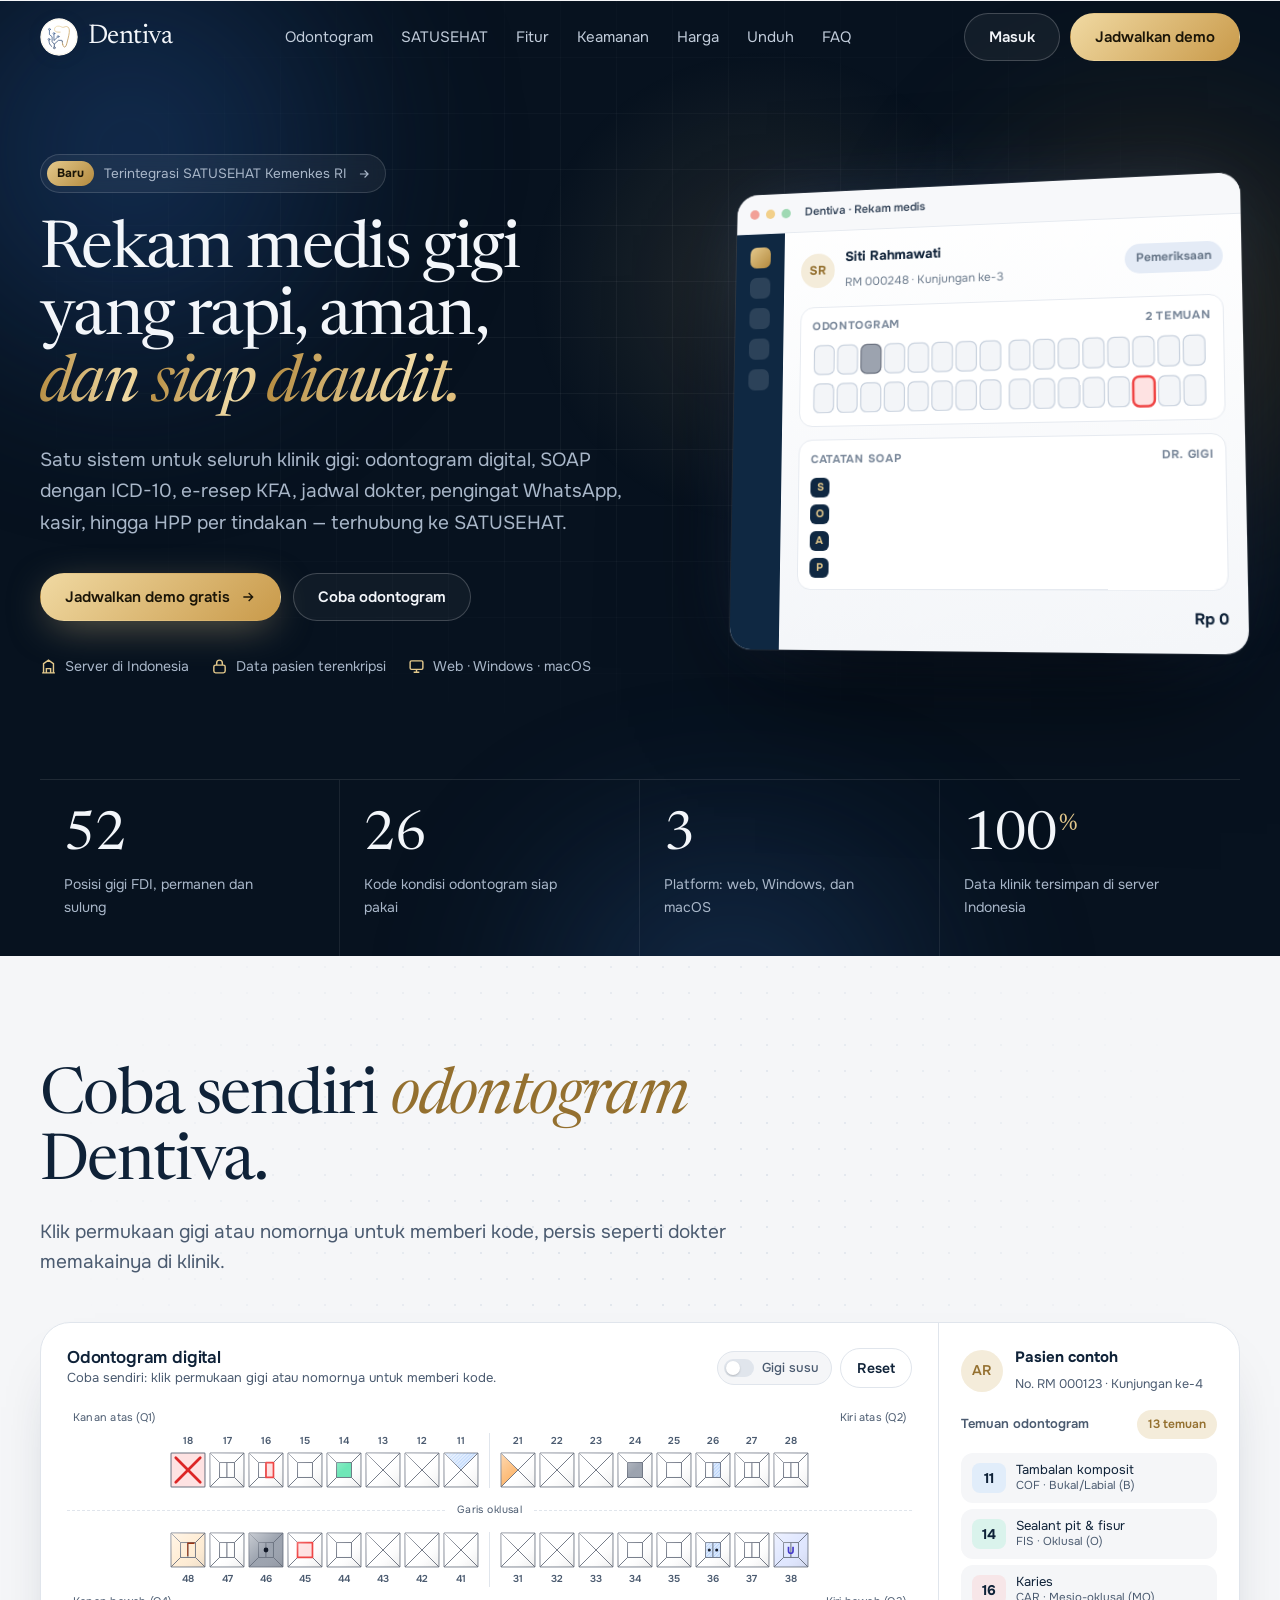
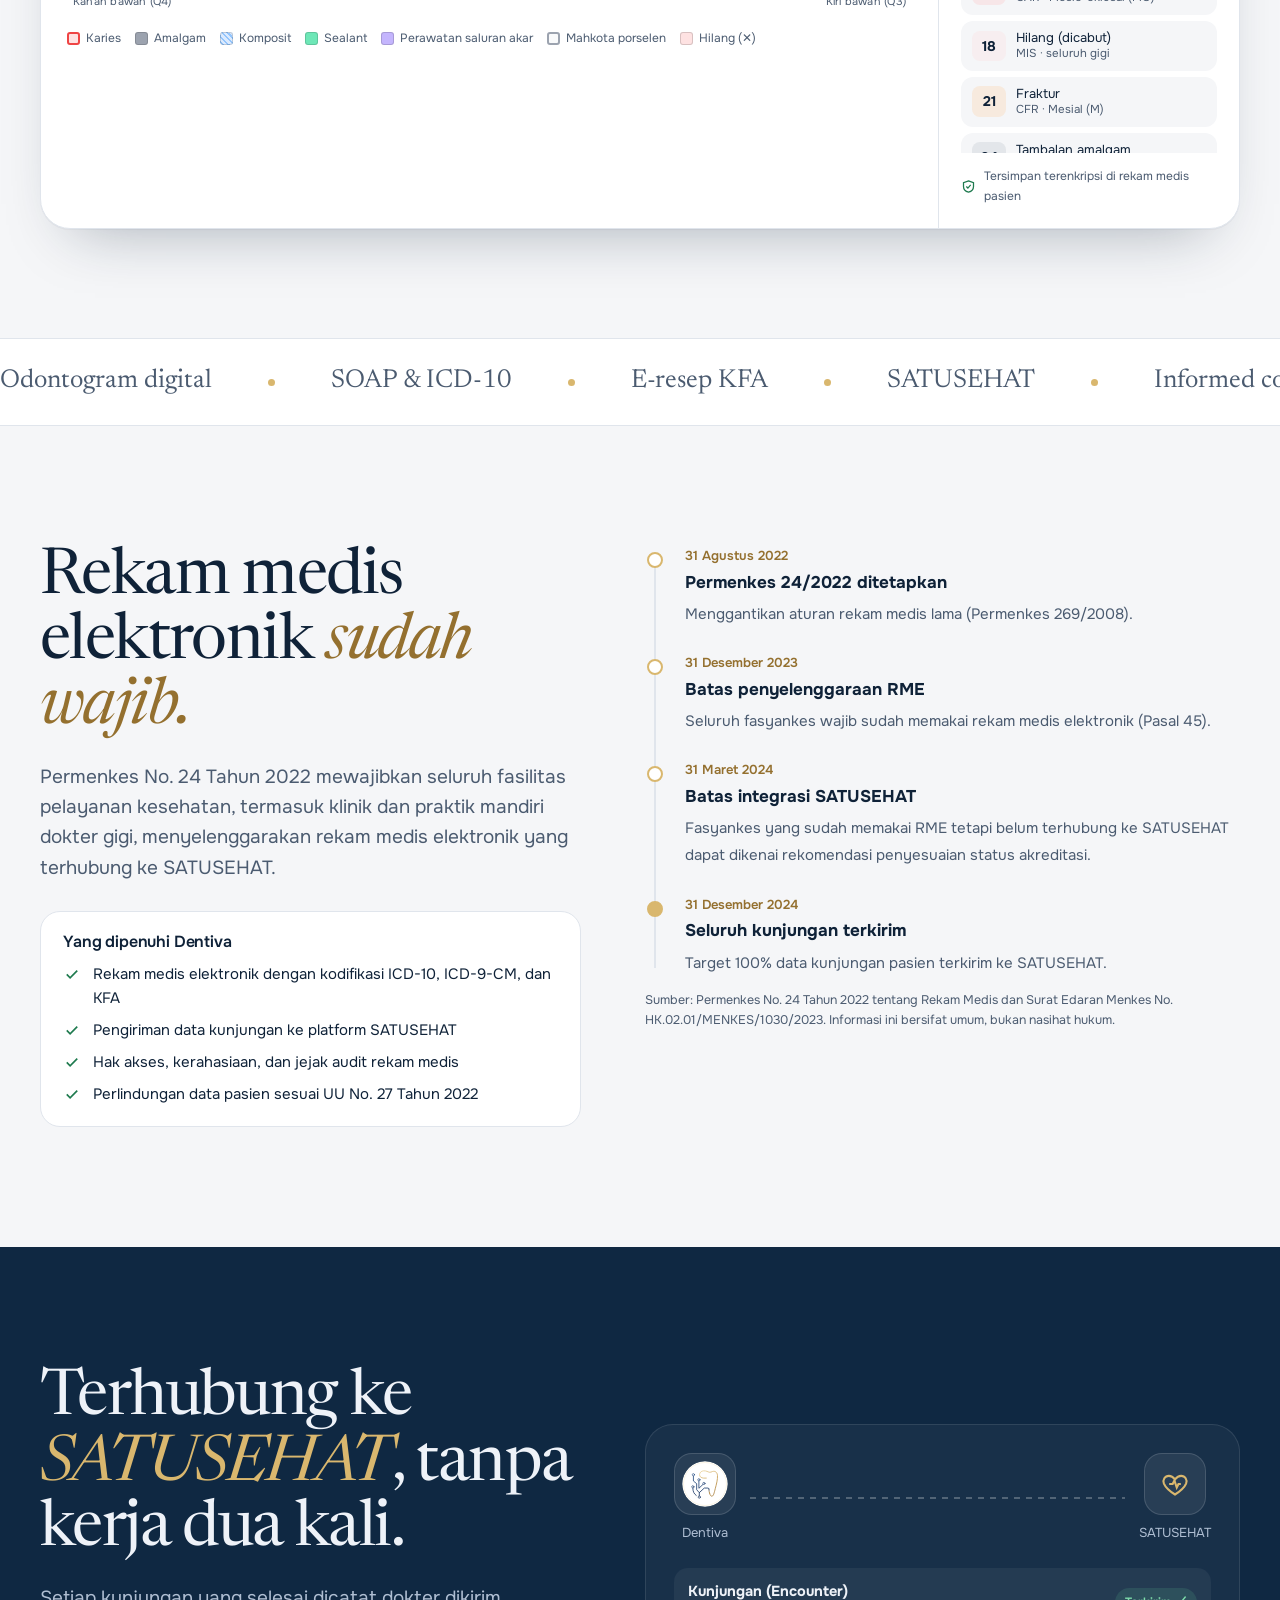
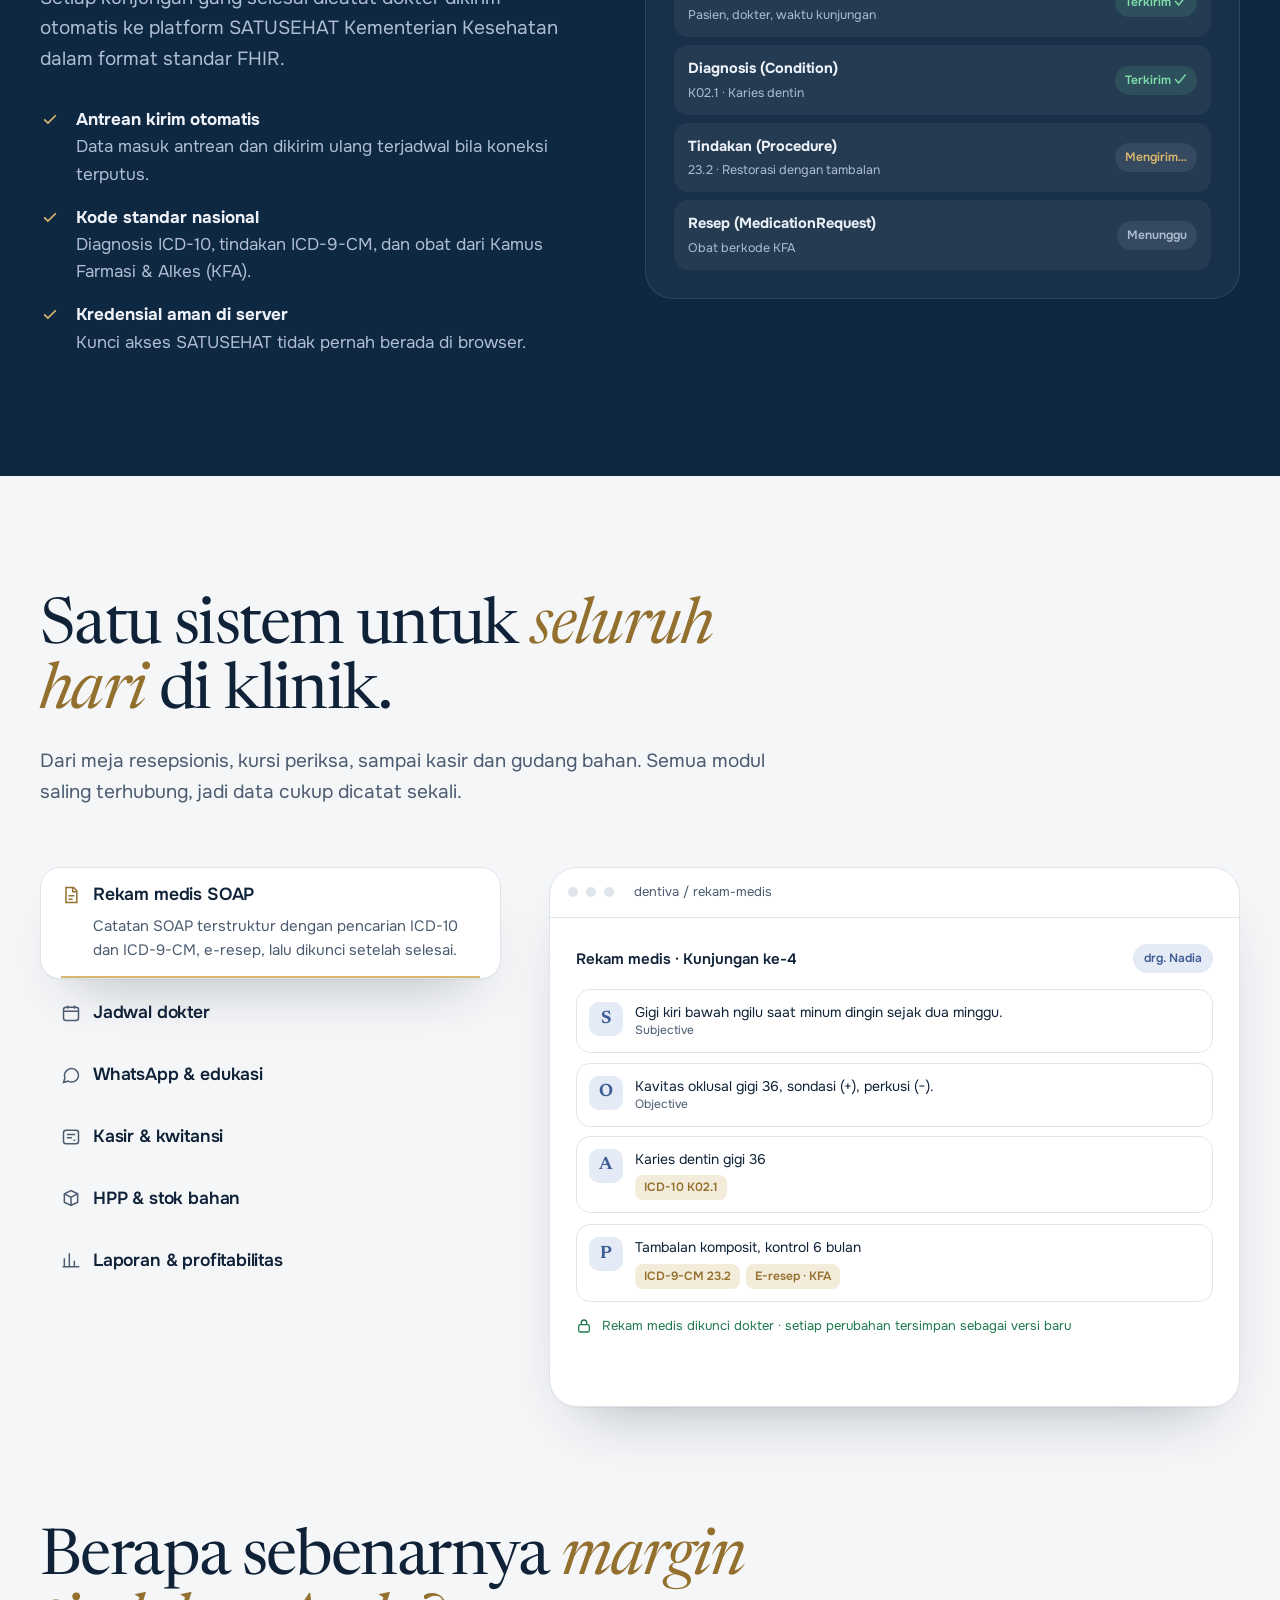
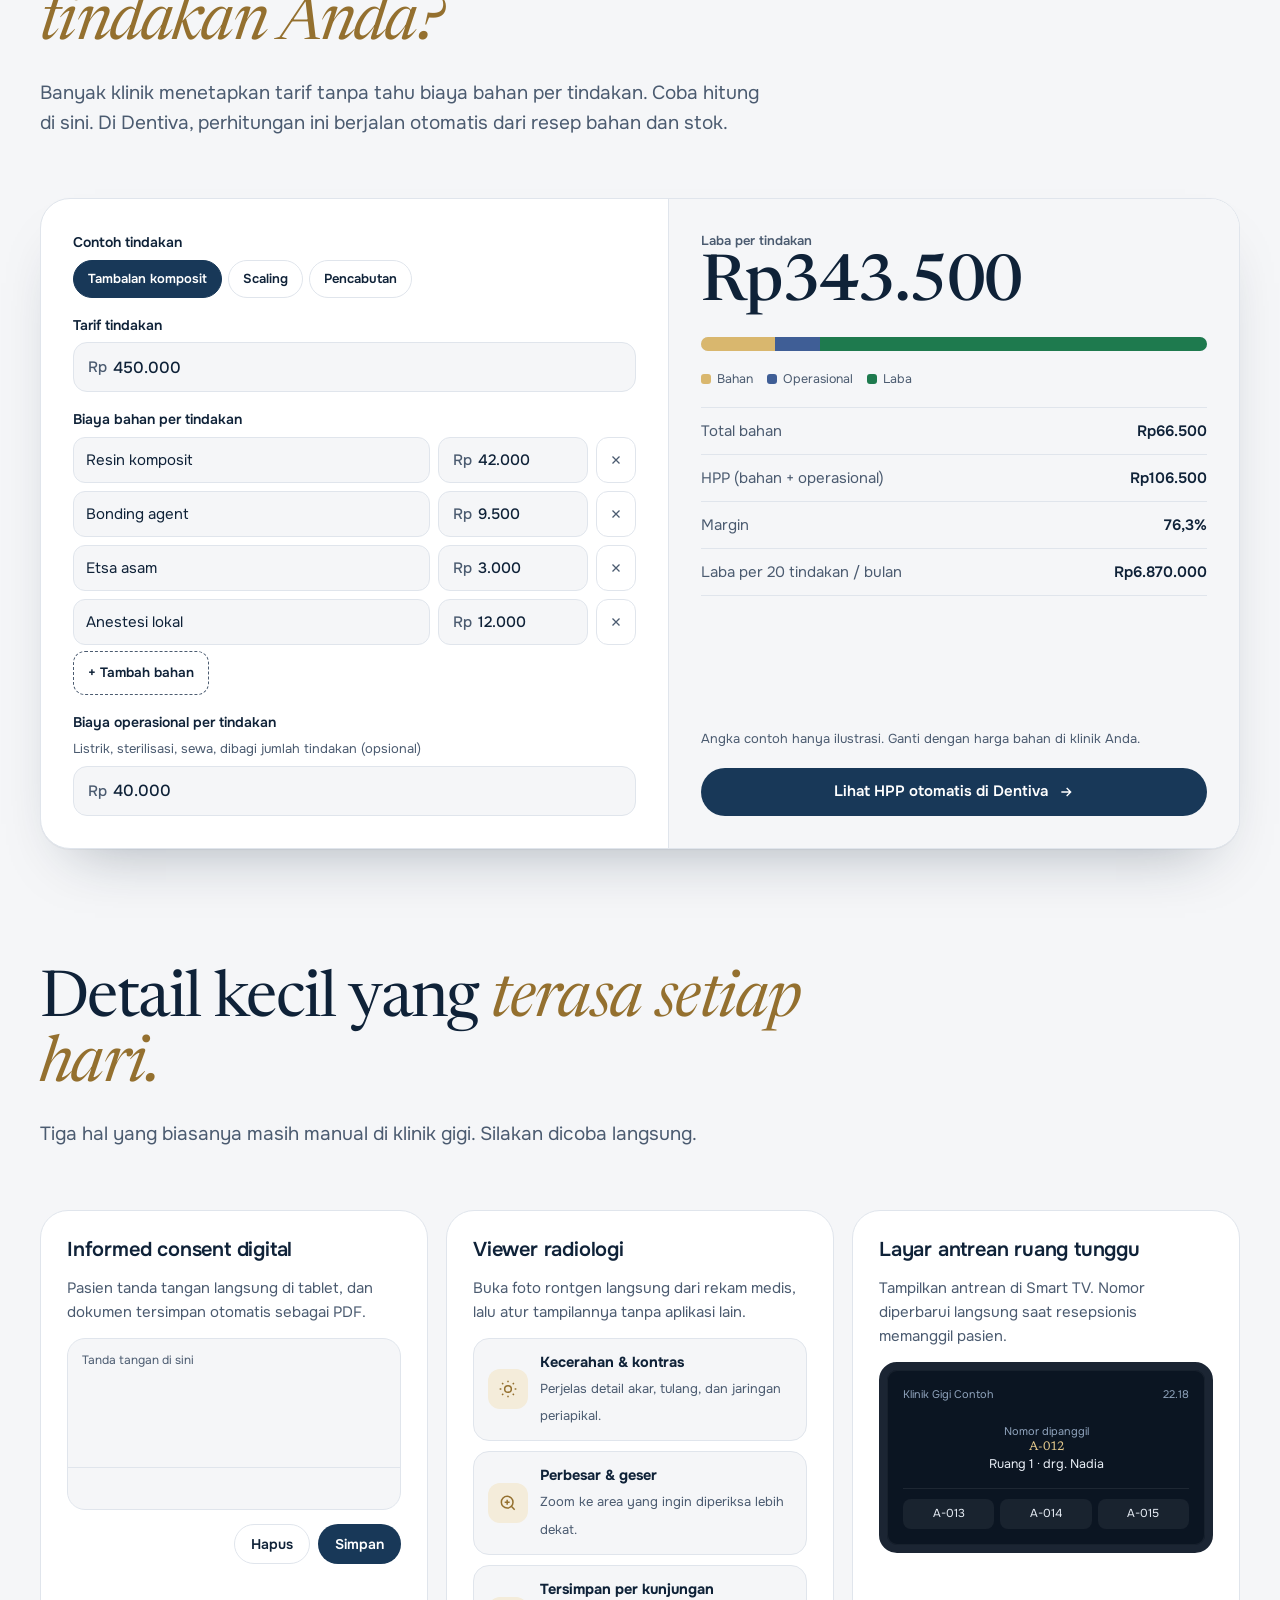
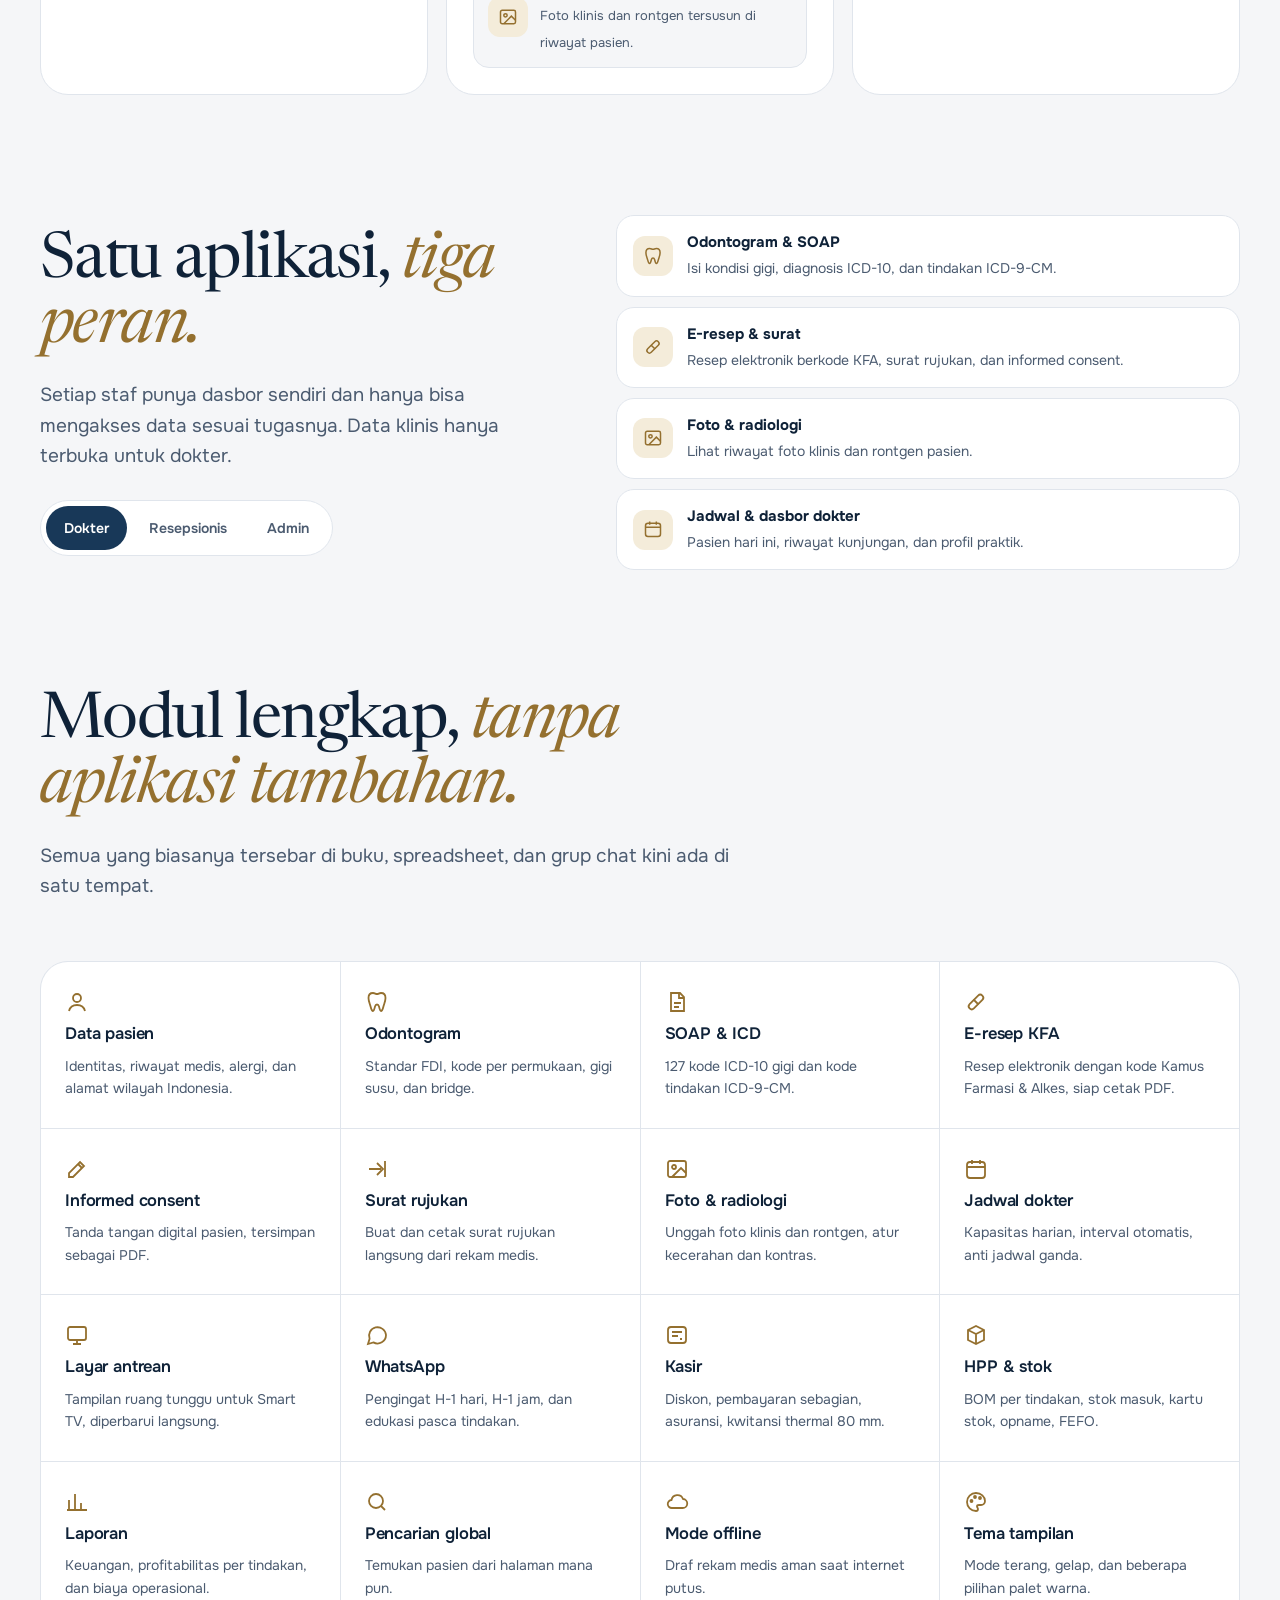
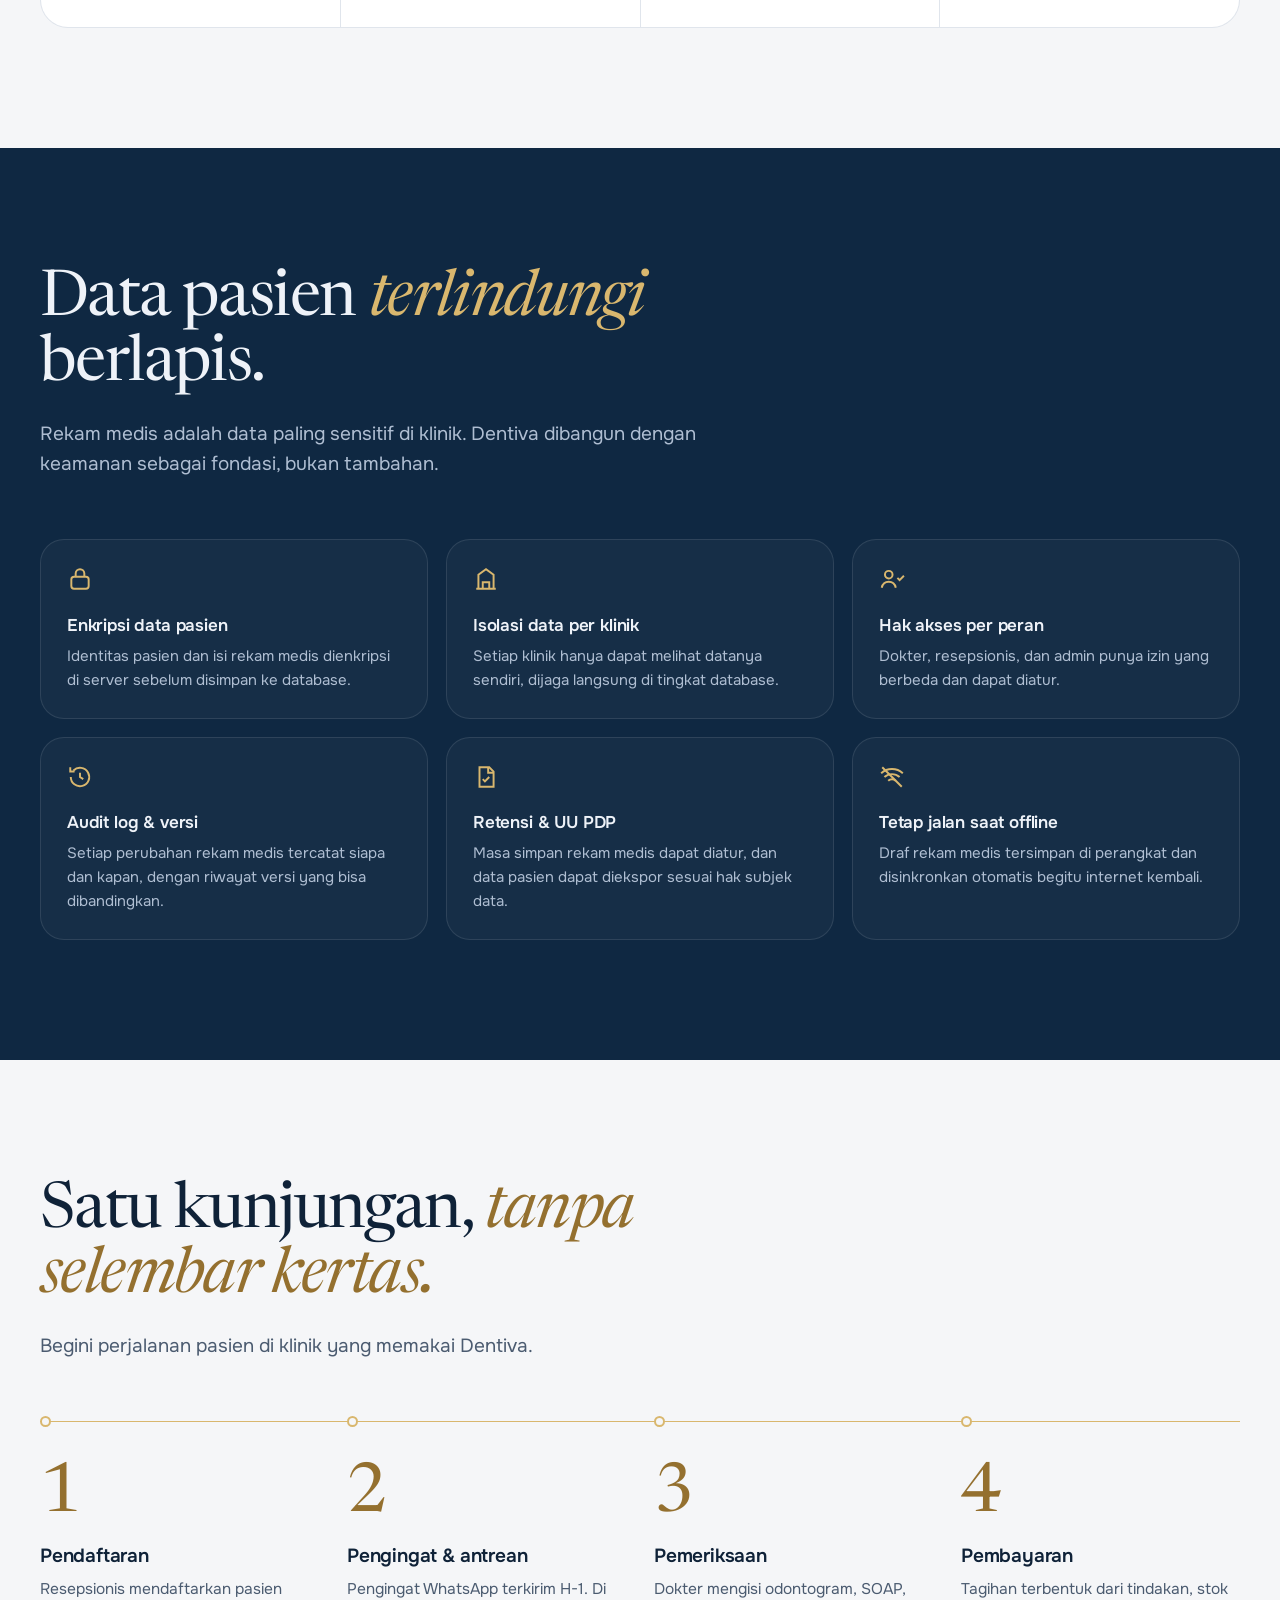
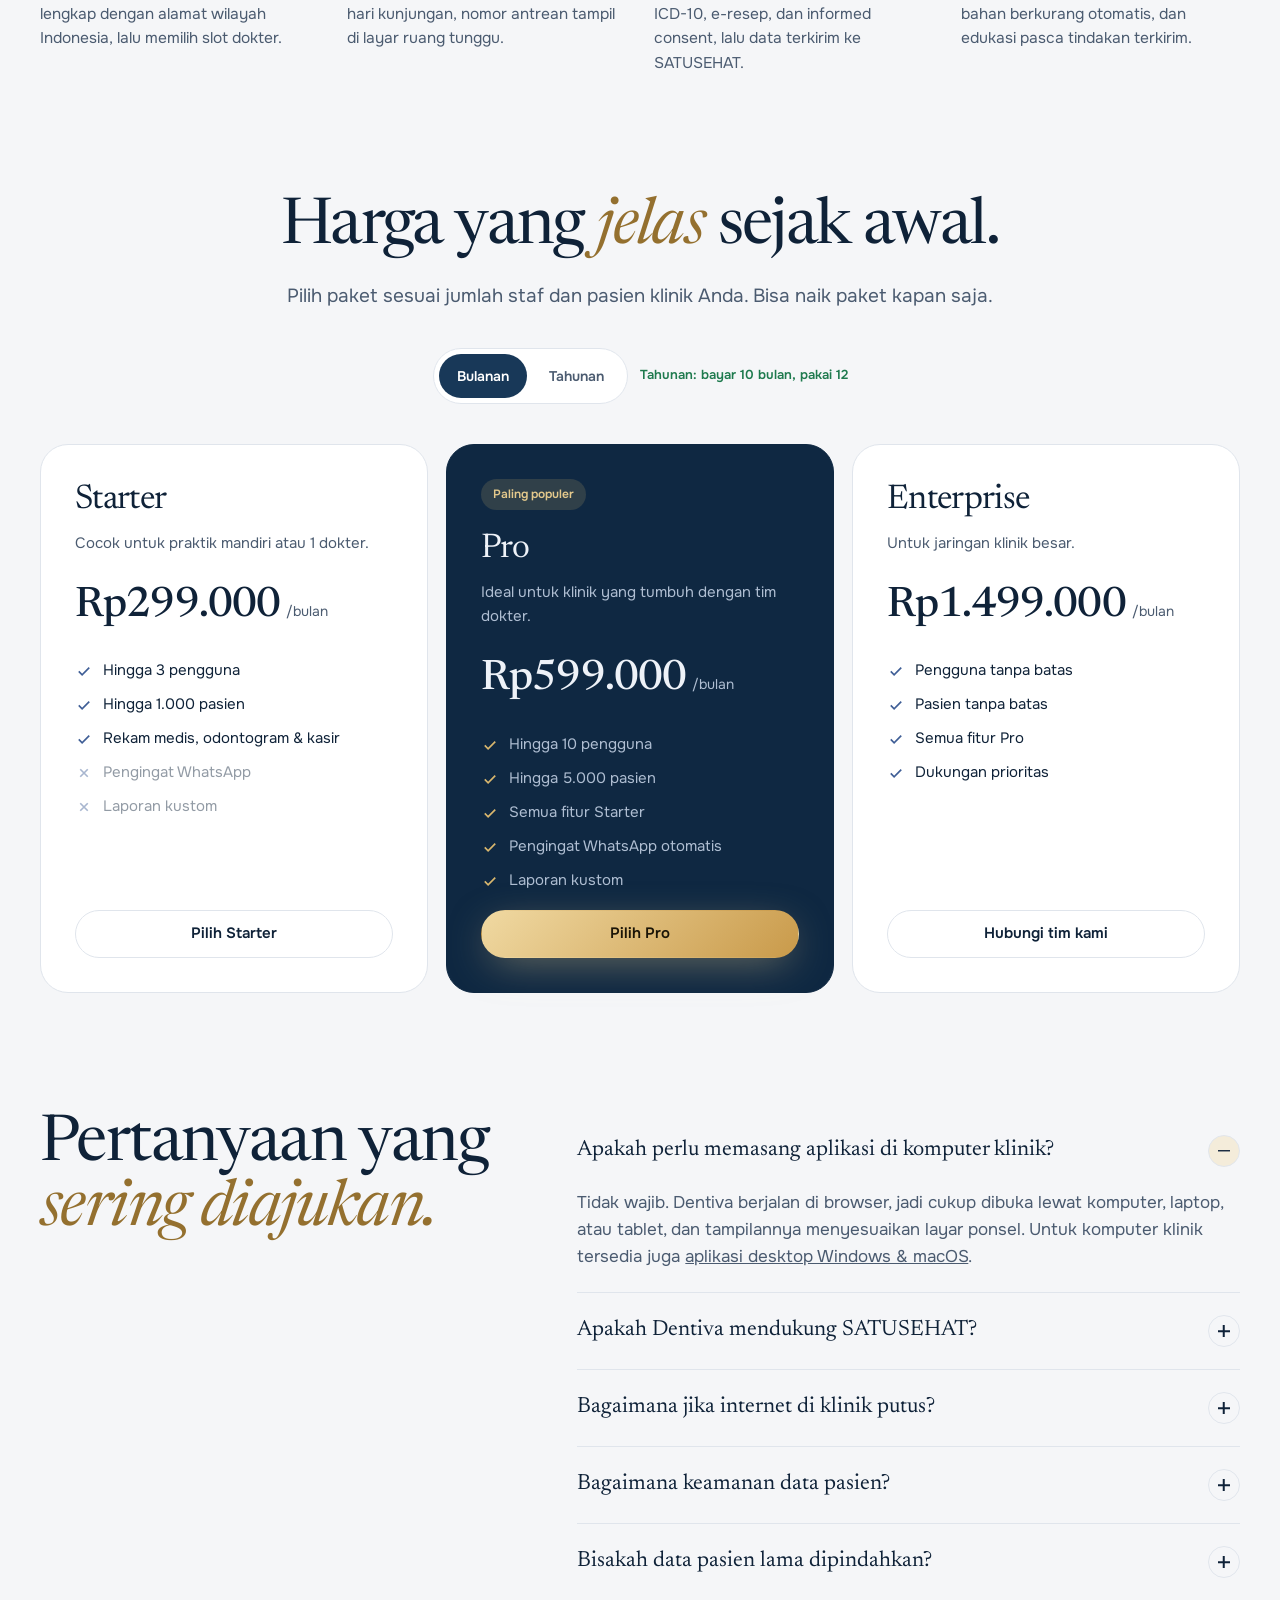
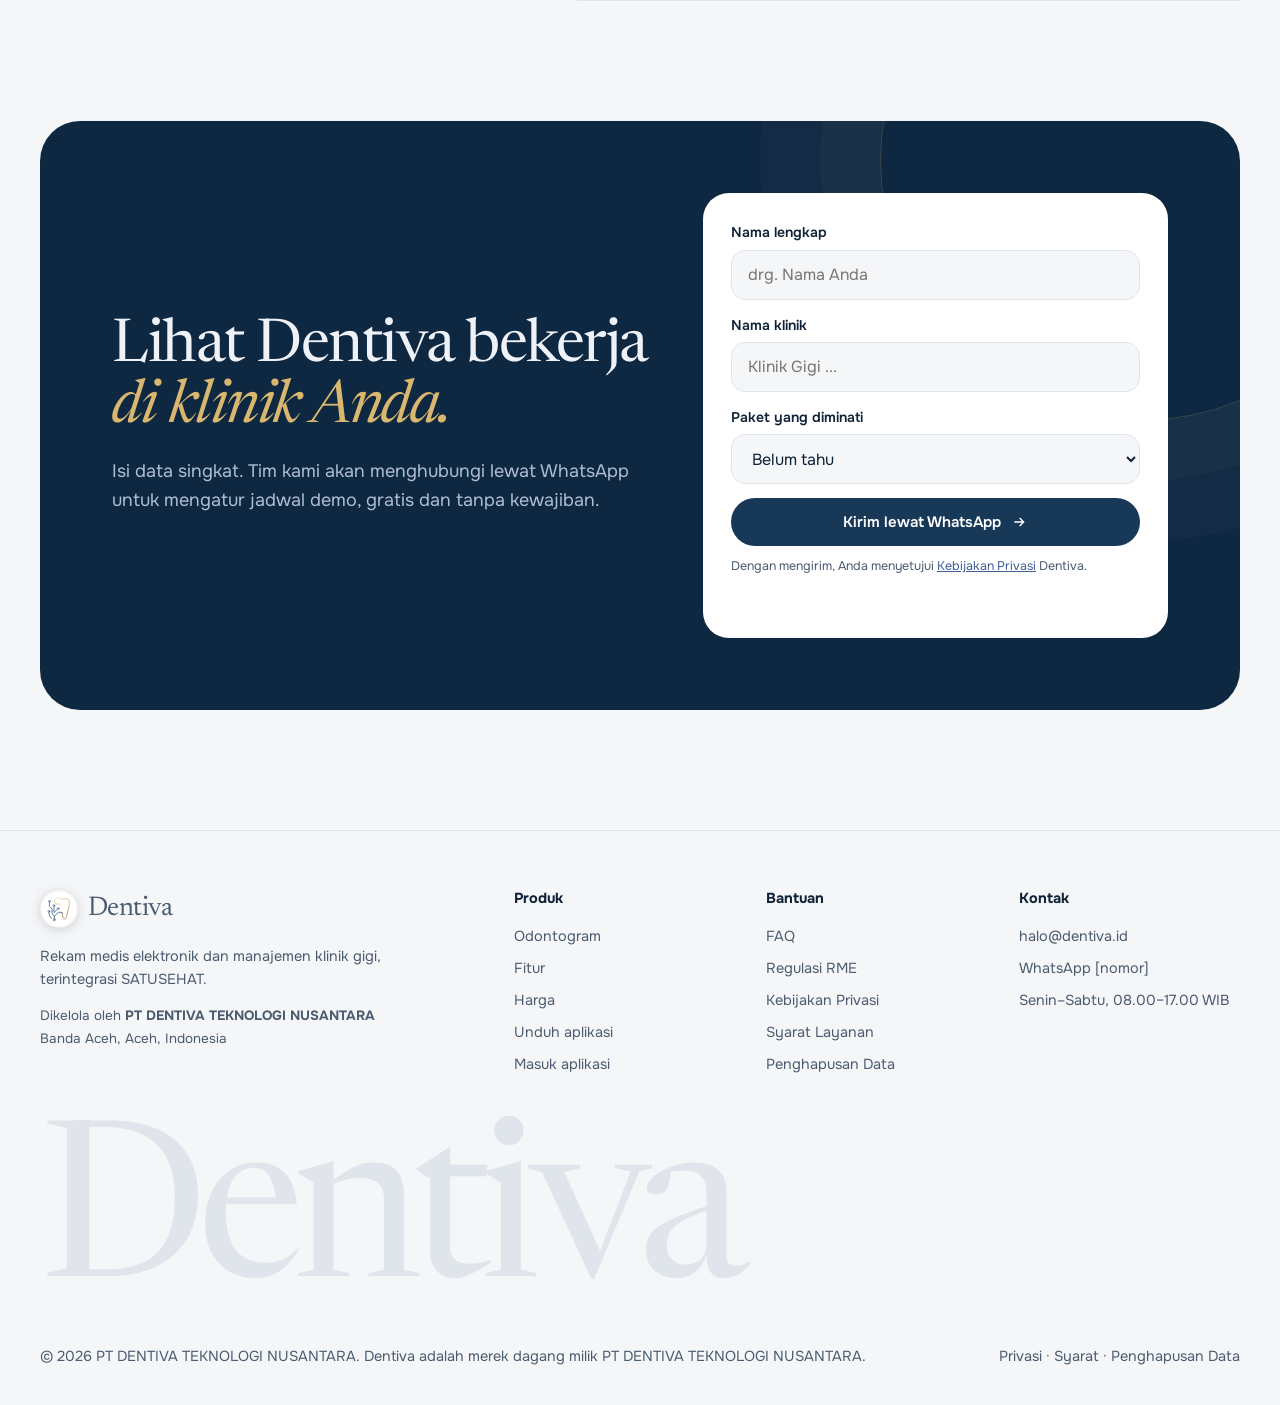
==== index.html @ e2b34b30 "feat(beranda): hero sinematik — mockup aplikasi hidup, judul animasi, strip fakta - latar aurora nav" ====
<!doctype html>
<html lang="id">
<head>
<meta charset="utf-8">
<meta name="viewport" content="width=device-width, initial-scale=1, viewport-fit=cover">
<title>Dentiva — Aplikasi Rekam Medis Elektronik Klinik Gigi Indonesia</title>
<meta name="description" content="Dentiva adalah aplikasi rekam medis elektronik untuk klinik gigi di Indonesia. Kelola odontogram digital, jadwal, kasir, dan integrasi SATUSEHAT dalam satu sistem.">
<link rel="canonical" href="https://dentiva.id/">
<meta name="robots" content="index,follow">
<meta name="theme-color" content="#0F2842">
<meta property="og:type" content="website">
<meta property="og:locale" content="id_ID">
<meta property="og:site_name" content="Dentiva">
<meta property="og:url" content="https://dentiva.id/">
<meta property="og:title" content="Dentiva — Rekam Medis Elektronik untuk Klinik Gigi">
<meta property="og:description" content="Odontogram digital, SOAP & ICD-10, e-resep KFA, integrasi SATUSEHAT, jadwal dokter, pengingat WhatsApp, kasir, dan HPP per tindakan.">
<meta property="og:image" content="https://dentiva.id/og-image.png">
<meta property="og:image:width" content="1200">
<meta property="og:image:height" content="630">
<meta name="twitter:card" content="summary_large_image">
<meta name="twitter:title" content="Dentiva — Rekam Medis Elektronik untuk Klinik Gigi">
<meta name="twitter:description" content="Odontogram digital, SOAP & ICD-10, integrasi SATUSEHAT, kasir, dan HPP per tindakan.">
<meta name="twitter:image" content="https://dentiva.id/og-image.png">
<script type="application/ld+json">{"@context":"https://schema.org","@type":"Organization","@id":"https://dentiva.id/#organization","name":"Dentiva","url":"https://dentiva.id/","logo":"https://dentiva.id/dentiva-logo.png"}</script>
<script type="application/ld+json">{"@context":"https://schema.org","@type":"WebSite","@id":"https://dentiva.id/#website","name":"Dentiva","alternateName":"Dentiva Indonesia","url":"https://dentiva.id/","inLanguage":"id-ID","publisher":{"@id":"https://dentiva.id/#organization"}}</script>
<script type="application/ld+json">{"@context": "https://schema.org", "@type": "SoftwareApplication", "name": "Dentiva", "applicationCategory": "MedicalApplication", "operatingSystem": "Web, Windows, macOS", "inLanguage": "id", "url": "https://dentiva.id/", "description": "Rekam medis elektronik klinik gigi dengan odontogram digital, SOAP & ICD-10, e-resep KFA, dan integrasi SATUSEHAT.", "offers": [{"@type": "Offer", "name": "Starter", "price": "299000", "priceCurrency": "IDR", "priceSpecification": {"@type": "UnitPriceSpecification", "price": "299000", "priceCurrency": "IDR", "unitText": "MONTH"}}, {"@type": "Offer", "name": "Pro", "price": "599000", "priceCurrency": "IDR", "priceSpecification": {"@type": "UnitPriceSpecification", "price": "599000", "priceCurrency": "IDR", "unitText": "MONTH"}}, {"@type": "Offer", "name": "Enterprise", "price": "1499000", "priceCurrency": "IDR", "priceSpecification": {"@type": "UnitPriceSpecification", "price": "1499000", "priceCurrency": "IDR", "unitText": "MONTH"}}]}</script>
<script type="application/ld+json">{"@context": "https://schema.org", "@type": "FAQPage", "mainEntity": [{"@type": "Question", "name": "Apakah perlu memasang aplikasi di komputer klinik?", "acceptedAnswer": {"@type": "Answer", "text": "Tidak wajib. Dentiva berjalan di browser, jadi cukup dibuka lewat komputer, laptop, atau tablet. Tersedia juga aplikasi desktop untuk Windows dan macOS di dentiva.id/unduh."}}, {"@type": "Question", "name": "Apakah Dentiva mendukung SATUSEHAT?", "acceptedAnswer": {"@type": "Answer", "text": "Ya. Data kunjungan, diagnosis ICD-10, tindakan ICD-9-CM, dan resep dikirim ke SATUSEHAT dalam format FHIR."}}, {"@type": "Question", "name": "Bagaimana jika internet di klinik putus?", "acceptedAnswer": {"@type": "Answer", "text": "Draf rekam medis tetap tersimpan di perangkat dan disinkronkan otomatis saat koneksi kembali."}}, {"@type": "Question", "name": "Bagaimana keamanan data pasien?", "acceptedAnswer": {"@type": "Answer", "text": "Identitas pasien dan isi rekam medis dienkripsi di tingkat kolom database, dipisahkan per klinik, dan hanya dapat diakses sesuai peran."}}, {"@type": "Question", "name": "Bisakah data pasien lama dipindahkan?", "acceptedAnswer": {"@type": "Answer", "text": "Bisa. Tim kami membantu memindahkan data dari spreadsheet atau sistem sebelumnya."}}]}</script>
<link rel="icon" href="favicon.ico?v=2" sizes="any">
<link rel="apple-touch-icon" href="apple-touch-icon.png?v=2">
<link rel="manifest" href="site.webmanifest">
<link rel="icon" type="image/svg+xml" href="favicon.svg?v=2">
<link rel="preconnect" href="https://fonts.googleapis.com">
<link rel="preconnect" href="https://fonts.gstatic.com" crossorigin>
<link href="https://fonts.googleapis.com/css2?family=Newsreader:ital,opsz,wght@0,6..72,400;0,6..72,500;1,6..72,400&family=Onest:wght@400;500;600;700&display=swap" rel="stylesheet">
<style>
:root{
  --bg:#F5F6F8; --surface:#FFFFFF; --ink:#0F2238; --ink-soft:#4B5B70; --line:#E0E5EC;
  --navy:#183858; --deep:#0F2842; --blue:#3F5E96; --blue-soft:#E4EBF6;
  --gold:#94702F; --gold-soft:#F4ECDA; --gold-bright:#D9B76E;
  --ok:#1E7A4E; --ok-soft:#DDF2E6; --bad:#C0392B; --bad-soft:#FCE4E1;
  --on-deep:#EEF2F8; --on-deep-soft:#AFBED2;
  --shadow:0 1px 0 rgba(15,34,56,.04),0 30px 60px -34px rgba(15,34,56,.38);
  --display:"Newsreader","Iowan Old Style","Palatino Linotype",Georgia,serif;
  --body:"Onest","Segoe UI",system-ui,-apple-system,sans-serif;
  --ease:cubic-bezier(.2,.7,.1,1);
  box-sizing:border-box;
  padding-top:env(safe-area-inset-top,0px);
  padding-bottom:env(safe-area-inset-bottom,0px);
}
@media (prefers-color-scheme:dark){
  :root:not([data-theme="light"]){
    --bg:#09131F; --surface:#0F1D2E; --ink:#E8EDF3; --ink-soft:#9AA8B8; --line:#1F3047;
    --navy:#9DB6E4; --deep:#0B1B2E; --blue:#86A5DE; --blue-soft:#17294A;
    --gold:#D9B76E; --gold-soft:#2A2314; --gold-bright:#E4C98C;
    --ok:#5FCB94; --ok-soft:#12301F; --bad:#F08A7B; --bad-soft:#3A2020;
    --shadow:0 30px 60px -34px rgba(0,0,0,.85);
  }
}
:root[data-theme="dark"]{
  --bg:#09131F; --surface:#0F1D2E; --ink:#E8EDF3; --ink-soft:#9AA8B8; --line:#1F3047;
  --navy:#9DB6E4; --deep:#0B1B2E; --blue:#86A5DE; --blue-soft:#17294A;
  --gold:#D9B76E; --gold-soft:#2A2314; --gold-bright:#E4C98C;
  --ok:#5FCB94; --ok-soft:#12301F; --bad:#F08A7B; --bad-soft:#3A2020;
  --shadow:0 30px 60px -34px rgba(0,0,0,.85);
}
*,*::before,*::after{box-sizing:border-box}
html{scroll-behavior:smooth;scroll-padding-top:calc(84px + env(safe-area-inset-top,0px))}
body{margin:0;background:var(--bg);color:var(--ink);font-family:var(--body);font-size:17px;line-height:1.6;-webkit-font-smoothing:antialiased;overflow-x:hidden}
a{color:inherit}
img{max-width:100%}
:focus-visible{outline:3px solid var(--blue);outline-offset:3px;border-radius:8px}
.wrap{width:min(1200px,100% - 40px);margin-inline:auto}
h1,h2{font-family:var(--display);font-weight:400;line-height:1.02;letter-spacing:-.025em;margin:0}
h1 em,h2 em{font-style:italic;color:var(--gold)}
h3{margin:0;font-weight:600;letter-spacing:-.01em;line-height:1.25}
p{margin:0}
.pill{display:inline-flex;align-items:center;gap:6px;font-size:12px;font-weight:600;padding:5px 11px;border-radius:999px;background:var(--blue-soft);color:var(--blue);white-space:nowrap}
.pill.gold{background:var(--gold-soft);color:var(--gold)}
.pill.ok{background:var(--ok-soft);color:var(--ok)}
.pill.bad{background:var(--bad-soft);color:var(--bad)}

/* ---------- nav ---------- */
.progress{position:fixed;top:0;left:0;height:2px;width:100%;background:var(--gold);transform-origin:0 50%;transform:scaleX(0);z-index:60}
.nav{position:sticky;top:env(safe-area-inset-top,0px);z-index:50;border-bottom:1px solid transparent;transition:background .3s,border-color .3s}
.nav.scrolled{background:color-mix(in srgb,var(--bg) 84%,transparent);backdrop-filter:blur(14px) saturate(1.3);-webkit-backdrop-filter:blur(14px);border-color:var(--line)}
.nav .wrap{display:flex;align-items:center;justify-content:space-between;height:74px;gap:20px}
.brand{display:flex;align-items:center;gap:10px;text-decoration:none;font-family:var(--display);font-size:27px;letter-spacing:-.02em}
.logo{display:inline-block;width:38px;height:38px;background:url(dentiva-logo-bulat.svg) center/contain no-repeat;flex:none;border-radius:50%;filter:drop-shadow(0 2px 6px rgba(15,34,56,.18))}
.logo.lg{width:46px;height:46px;filter:none}
.nav-links{display:flex;gap:28px;font-size:15px}
.nav-links a{text-decoration:none;color:var(--ink-soft);position:relative;padding:6px 0}
.nav-links a::after{content:"";position:absolute;left:0;bottom:0;height:1.5px;width:100%;background:var(--gold);transform:scaleX(0);transform-origin:right;transition:transform .35s var(--ease)}
.nav-links a:hover{color:var(--ink)}
.nav-links a:hover::after{transform:scaleX(1);transform-origin:left}
.nav-cta{display:flex;gap:10px;align-items:center}
.btn{position:relative;overflow:hidden;display:inline-flex;white-space:nowrap;align-items:center;justify-content:center;gap:10px;min-height:48px;padding:0 24px;border-radius:999px;font:600 15px/1 var(--body);text-decoration:none;border:1px solid transparent;cursor:pointer;transition:transform .3s var(--ease),border-color .3s,background .3s;color:inherit;background:none}
.btn:active{transform:scale(.97)}
.btn span,.btn svg{position:relative}
.btn svg{width:16px;height:16px;transition:transform .3s var(--ease)}
.btn:hover svg{transform:translateX(3px)}
.btn-primary{background:#183858;color:#fff}
.btn-primary::before{content:"";position:absolute;inset:0;background:#3F5E96;border-radius:inherit;transform:translateY(101%);transition:transform .45s var(--ease)}
.btn-primary:hover::before{transform:none}
.btn-gold{background:var(--gold-bright);color:#1B1507}
.btn-gold::before{content:"";position:absolute;inset:0;background:#F0DDB0;border-radius:inherit;transform:translateY(101%);transition:transform .45s var(--ease)}
.btn-gold:hover::before{transform:none}
.btn-ghost{border-color:var(--line);background:var(--surface)}
.btn-ghost:hover{border-color:var(--ink-soft)}
.btn-sm{min-height:40px;padding:0 16px;font-size:14px}
.menu-btn{display:none;background:var(--surface);border:1px solid var(--line);border-radius:14px;width:48px;height:48px;color:var(--ink);cursor:pointer}

/* ---------- hero ---------- */
.hero{position:relative;padding:56px 0 110px}
.hero::before{content:"";position:absolute;inset:-80px 0 0;background-image:radial-gradient(var(--line) 1px,transparent 1px);background-size:26px 26px;-webkit-mask-image:radial-gradient(ellipse 60% 55% at 50% 30%,#000 15%,transparent 75%);mask-image:radial-gradient(ellipse 60% 55% at 50% 30%,#000 15%,transparent 75%);pointer-events:none;z-index:-1}
.hero-top{display:grid;grid-template-columns:1.25fr 1fr;gap:56px;align-items:end;margin-bottom:56px}
.badge{display:inline-flex;align-items:center;gap:10px;padding:6px 14px 6px 6px;border-radius:999px;border:1px solid var(--line);background:var(--surface);font-size:13.5px;color:var(--ink-soft);text-decoration:none}
.badge b{background:var(--gold-soft);color:var(--gold);font-weight:600;padding:3px 10px;border-radius:999px;font-size:12px}
.hero h1{font-size:clamp(46px,6.6vw,92px);margin-top:24px}
.hero h1 .ln{display:block;overflow:hidden;padding-bottom:.08em}
.hero h1 .ln>span{display:inline-block}
.hero .lede{font-size:19px;color:var(--ink-soft);max-width:40ch}
.hero .actions{display:flex;gap:12px;margin-top:28px;flex-wrap:wrap}

/* ---------- odontogram ---------- */
.odo-card{position:relative;background:var(--surface);border:1px solid var(--line);border-radius:30px;box-shadow:var(--shadow);display:grid;grid-template-columns:1fr 300px}
.odo-main{position:relative;padding:24px 26px 22px;min-width:0;border-right:1px solid var(--line)}
.odo-head{display:flex;justify-content:space-between;align-items:center;gap:12px;flex-wrap:wrap;margin-bottom:14px}
.odo-head h3{font-size:17px}
.odo-head p{font-size:13px;color:var(--ink-soft)}
.odo-tools{display:flex;gap:8px;align-items:center}
.switch{display:inline-flex;flex-direction:row;font-weight:500;align-items:center;gap:8px;white-space:nowrap;font-size:13px;color:var(--ink-soft);cursor:pointer;border:1px solid var(--line);border-radius:999px;padding:6px 12px 6px 6px;background:var(--bg)}
.switch input{flex:none;appearance:none;width:30px;height:18px;border-radius:99px;background:var(--line);position:relative;margin:0;cursor:pointer;transition:background .25s}
.switch input::after{content:"";position:absolute;top:2px;left:2px;width:14px;height:14px;border-radius:50%;background:#fff;transition:transform .25s var(--ease);box-shadow:0 1px 2px rgba(0,0,0,.2)}
.switch input:checked{background:var(--blue)}
.switch input:checked::after{transform:translateX(12px)}
.odo-scroll{overflow-x:auto;padding:6px 0 4px;scrollbar-width:thin}
.odo{min-width:640px;display:flex;flex-direction:column;gap:6px;position:relative}
.q-labels{display:flex;justify-content:space-between;font-size:11px;color:var(--ink-soft);padding:0 6px;letter-spacing:.02em}
.row{display:flex;justify-content:center;align-items:flex-end;gap:3px}
.row.lower{align-items:flex-start}
.row .mid{width:1.5px;align-self:stretch;background:var(--line);margin:0 7px}
.row.prim{display:none}
.odo.show-prim .row.prim{display:flex}
.odo.show-prim .row.prim .tw{animation:pop .4s var(--ease) both;animation-delay:calc(var(--i) * 25ms)}
@keyframes pop{from{opacity:0;transform:scale(.6)}}
.tw{display:flex;flex-direction:column;align-items:center;gap:3px;--s:36px}
.tw.p{--s:29px}
.tnum{appearance:none;border:0;background:none;color:var(--ink-soft);font:600 10px/1 var(--body);padding:3px 4px;border-radius:5px;cursor:pointer;min-width:26px}
.tw.p .tnum{color:var(--blue);font-size:9px}
.tnum:hover{background:var(--bg);color:var(--ink)}
.tw.sel .tnum{background:var(--blue);color:#fff}
.tsvg{width:var(--s);height:var(--s);display:block;border-radius:4px;transition:transform .2s var(--ease),filter .2s;overflow:visible}
.tw.p .tsvg{border-radius:7px}
.tw:hover .tsvg{transform:scale(1.1)}
.tw.sel .tsvg{filter:drop-shadow(0 0 0 var(--blue)) drop-shadow(0 4px 8px rgba(63,94,150,.35))}
.tw.flash .tsvg{animation:flash .6s var(--ease)}
@keyframes flash{40%{transform:scale(1.28)}}
.sf{cursor:pointer;transition:filter .12s}
.sf:hover{filter:brightness(.86)}
.sf:focus{outline:none}
.sf:focus-visible{stroke:var(--blue);stroke-width:6}
.occl{display:flex;align-items:center;gap:12px;font-size:10.5px;color:var(--ink-soft);margin:8px 0;letter-spacing:.04em}
.occl::before,.occl::after{content:"";flex:1;border-top:1.5px dashed var(--line)}
.scanbar{position:absolute;top:0;bottom:0;width:70px;left:-90px;background:linear-gradient(90deg,transparent,rgba(217,183,110,.28),transparent);pointer-events:none;opacity:0;z-index:2}
.legend{display:flex;flex-wrap:wrap;gap:6px 14px;margin-top:14px;font-size:12px;color:var(--ink-soft)}
.legend span{display:inline-flex;align-items:center;gap:6px}
.legend i{width:13px;height:13px;border-radius:3px;border:1px solid rgba(0,0,0,.15);display:inline-block}

.odo-side{padding:22px 22px;display:flex;flex-direction:column;gap:14px;min-width:0}
.patient{display:flex;gap:12px;align-items:center}
.avatar{width:42px;height:42px;border-radius:50%;background:var(--gold-soft);color:var(--gold);display:grid;place-items:center;font-weight:600;font-size:14px;flex:none}
.patient b{display:block;font-size:15px}
.patient span{font-size:12.5px;color:var(--ink-soft)}
.side-title{display:flex;justify-content:space-between;align-items:center;font-size:13px;font-weight:600;color:var(--ink-soft)}
.finds{list-style:none;margin:0;padding:0;display:flex;flex-direction:column;gap:6px;max-height:300px;overflow:auto;scrollbar-width:thin}
.finds li button{appearance:none;width:100%;display:grid;grid-template-columns:34px 1fr;gap:10px;align-items:center;text-align:left;background:var(--bg);border:1px solid transparent;border-radius:12px;padding:8px 10px;cursor:pointer;color:var(--ink);font:inherit;transition:border-color .2s}
.finds li button:hover{border-color:var(--line)}
.finds li{animation:slidein .35s var(--ease) both}
@keyframes slidein{from{opacity:0;transform:translateX(10px)}}
.finds .n{font-weight:700;font-size:14px;text-align:center;border-radius:8px;padding:4px 0}
.finds .t{font-size:13px;line-height:1.3}
.finds .t small{display:block;color:var(--ink-soft);font-size:11.5px}
.empty{font-size:13px;color:var(--ink-soft);padding:10px;border:1px dashed var(--line);border-radius:12px}
.side-foot{margin-top:auto;font-size:12px;color:var(--ink-soft);display:flex;align-items:center;gap:8px}
.side-foot svg{width:15px;height:15px;color:var(--ok);flex:none}

.pop{position:absolute;z-index:20;width:300px;background:var(--surface);border:1px solid var(--line);border-radius:18px;box-shadow:0 24px 60px -16px rgba(15,34,56,.45);overflow:hidden;transform-origin:top center;animation:popin .22s var(--ease)}
@keyframes popin{from{opacity:0;transform:translateY(-6px) scale(.97)}}
.pop[hidden]{display:none}
.pop-h{display:flex;justify-content:space-between;align-items:center;gap:10px;padding:12px 14px;background:#183858;color:#fff}
.pop-h b{font-size:17px;margin-right:6px}
.pop-h small{display:block;font-size:11px;opacity:.7}
.pop-x{appearance:none;border:0;width:30px;height:30px;border-radius:50%;background:rgba(255,255,255,.16);color:#fff;cursor:pointer;display:grid;place-items:center}
.pop-b{padding:12px 14px;max-height:280px;overflow:auto}
.pop-b h5{margin:4px 0 8px;font-size:11px;color:var(--ink-soft);font-weight:600}
.chips{display:flex;flex-wrap:wrap;gap:6px;margin-bottom:10px}
.chip{appearance:none;display:inline-flex;align-items:center;gap:6px;border:1px solid var(--line);background:var(--surface);color:var(--ink);border-radius:10px;padding:5px 9px 5px 5px;font:600 11.5px/1 var(--body);cursor:pointer;transition:border-color .2s,transform .15s}
.chip:hover{border-color:var(--ink-soft)}
.chip:active{transform:scale(.95)}
.chip[aria-pressed="true"]{border-color:var(--blue);box-shadow:0 0 0 2px var(--blue-soft)}
.chip:disabled{opacity:.35;cursor:not-allowed}
.sw{width:18px;height:18px;border-radius:5px;display:grid;place-items:center;font-size:9px;font-weight:800;color:#1F2937;border:1px solid rgba(0,0,0,.12)}
.pop-f{padding:10px 14px 14px;border-top:1px solid var(--line)}
.pop-f button{width:100%;appearance:none;border:1px solid var(--bad-soft);background:var(--bad-soft);color:var(--bad);border-radius:12px;min-height:40px;font:600 13px var(--body);cursor:pointer}
.pop-note{font-size:11.5px;color:var(--ink-soft);margin:-2px 0 10px}

/* ---------- marquee ---------- */
.band{border-block:1px solid var(--line);padding:22px 0;overflow:hidden;background:var(--surface)}
.marquee{display:flex;gap:56px;width:max-content;animation:marq 48s linear infinite}
.band:hover .marquee{animation-play-state:paused}
.marquee span{display:flex;align-items:center;font-family:var(--display);font-size:26px;white-space:nowrap;color:var(--ink-soft)}
.marquee span::after{content:"";width:7px;height:7px;border-radius:50%;background:var(--gold-bright);margin-left:56px}
@keyframes marq{to{transform:translateX(-50%)}}

/* ---------- sections ---------- */
section{padding:120px 0}
.sec-head{max-width:760px;margin-bottom:60px}
.sec-head h2{font-size:clamp(38px,5vw,64px)}
.sec-head p{margin-top:20px;font-size:19px;color:var(--ink-soft);max-width:56ch}
.sec-head.center{margin-inline:auto;text-align:center}
.sec-head.center p{margin-inline:auto}
.deep{background:var(--deep);color:var(--on-deep)}
.deep .sec-head p{color:var(--on-deep-soft)}
.deep h2 em{color:var(--gold-bright)}

/* SATUSEHAT */
.ss{display:grid;grid-template-columns:1fr 1.1fr;gap:64px;align-items:center}
.ss-flow{background:rgba(255,255,255,.04);border:1px solid rgba(255,255,255,.1);border-radius:28px;padding:28px}
.nodes{display:grid;grid-template-columns:auto 1fr auto;align-items:center;gap:14px;margin-bottom:24px}
.node{display:flex;flex-direction:column;align-items:center;gap:8px;font-size:13px;color:var(--on-deep-soft)}
.node .box{width:62px;height:62px;border-radius:18px;background:rgba(255,255,255,.07);border:1px solid rgba(255,255,255,.14);display:grid;place-items:center}
.node .box svg{width:28px;height:28px;color:var(--gold-bright)}
.wire{position:relative;height:2px;background:repeating-linear-gradient(90deg,rgba(255,255,255,.25) 0 6px,transparent 6px 12px)}
.wire i{position:absolute;top:50%;left:0;width:10px;height:10px;margin-top:-5px;border-radius:50%;background:var(--gold-bright);box-shadow:0 0 12px var(--gold-bright);opacity:0}
.ss-flow.run .wire i{animation:packet 1.8s var(--ease) infinite}
.ss-flow.run .wire i:nth-child(2){animation-delay:.6s}
.ss-flow.run .wire i:nth-child(3){animation-delay:1.2s}
@keyframes packet{0%{left:0;opacity:0}10%{opacity:1}90%{opacity:1}100%{left:calc(100% - 10px);opacity:0}}
.res{list-style:none;margin:0;padding:0;display:flex;flex-direction:column;gap:8px}
.res li{display:grid;grid-template-columns:1fr auto;gap:12px;align-items:center;padding:12px 14px;border-radius:14px;background:rgba(255,255,255,.05);font-size:14px}
.res li b{display:block;font-size:14.5px}
.res li small{color:var(--on-deep-soft);font-size:12.5px}
.st-badge{font-size:12px;font-weight:600;padding:5px 10px;border-radius:999px;background:rgba(255,255,255,.08);color:var(--on-deep-soft);transition:background .3s,color .3s;white-space:nowrap}
.st-badge.sending{color:var(--gold-bright)}
.st-badge.done{background:rgba(95,203,148,.15);color:#7EDDAA}
.ss-points{list-style:none;padding:0;margin:32px 0 0;display:flex;flex-direction:column;gap:16px}
.ss-points li{display:grid;grid-template-columns:24px 1fr;gap:12px;color:var(--on-deep-soft)}
.ss-points li b{color:var(--on-deep);display:block}
.ss-points svg{width:20px;height:20px;color:var(--gold-bright);margin-top:3px}

/* showcase tabs */
.show{display:grid;grid-template-columns:.9fr 1.35fr;gap:48px;align-items:start}
.tabs{display:flex;flex-direction:column;gap:6px;position:sticky;top:110px}
.tab{appearance:none;text-align:left;background:none;border:1px solid transparent;border-radius:20px;padding:16px 20px;cursor:pointer;color:var(--ink);font:inherit;position:relative;overflow:hidden;transition:background .35s,border-color .35s}
.tab h3{font-size:17.5px;display:flex;align-items:center;gap:12px}
.tab h3 svg{width:20px;height:20px;color:var(--ink-soft);transition:color .3s;flex:none}
.tab p{font-size:15px;color:var(--ink-soft);max-height:0;opacity:0;overflow:hidden;transition:max-height .5s var(--ease),opacity .4s,margin .4s;padding-left:32px}
.tab[aria-selected="true"]{background:var(--surface);border-color:var(--line);box-shadow:var(--shadow)}
.tab[aria-selected="true"] h3 svg{color:var(--gold)}
.tab[aria-selected="true"] p{max-height:140px;opacity:1;margin-top:8px}
.tab .bar{position:absolute;left:20px;right:20px;bottom:0;height:2px;background:var(--line);opacity:0}
.tab .bar i{display:block;height:100%;background:var(--gold-bright);transform-origin:0 50%;transform:scaleX(0)}
.tab[aria-selected="true"] .bar{opacity:1}
.tab[aria-selected="true"] .bar i{animation:fill 8s linear forwards}
.tabs.paused .bar i{animation-play-state:paused}
@keyframes fill{to{transform:scaleX(1)}}
.window{background:var(--surface);border:1px solid var(--line);border-radius:28px;box-shadow:var(--shadow);overflow:hidden;min-height:540px;display:flex;flex-direction:column}
.win-top{display:flex;align-items:center;gap:8px;padding:14px 18px;border-bottom:1px solid var(--line)}
.win-top i{width:10px;height:10px;border-radius:50%;background:var(--line)}
.win-top span{margin-left:12px;font-size:13px;color:var(--ink-soft)}
.panels{position:relative;flex:1}
.panel{position:absolute;inset:0;padding:26px;opacity:0;visibility:hidden;transform:translateY(10px);transition:opacity .45s var(--ease),transform .45s var(--ease),visibility 0s .45s;overflow:hidden}
.panel.active{opacity:1;visibility:visible;transform:none;transition:opacity .45s var(--ease) .1s,transform .45s var(--ease) .1s}
.panel h4{margin:0 0 16px;font-size:15px;font-weight:600;display:flex;justify-content:space-between;align-items:center;gap:10px}
.st{opacity:0;transform:translateY(12px)}
.panel.active .st{animation:in .6s var(--ease) forwards;animation-delay:calc(var(--d,0) * 110ms + 200ms)}
@keyframes in{to{opacity:1;transform:none}}

.soap{display:flex;flex-direction:column;gap:10px}
.soap .f{display:grid;grid-template-columns:34px 1fr;gap:12px;align-items:start;padding:12px;border:1px solid var(--line);border-radius:14px}
.soap .k{width:34px;height:34px;border-radius:10px;background:var(--blue-soft);color:var(--blue);display:grid;place-items:center;font-weight:700;font-family:var(--display);font-size:18px}
.soap .v{font-size:14px;line-height:1.45}
.soap .v small{color:var(--ink-soft);display:block;font-size:12px}
.code{display:inline-flex;gap:6px;align-items:center;margin-top:6px;font-size:12px;padding:4px 9px;border-radius:8px;background:var(--gold-soft);color:var(--gold);font-weight:600;margin-right:6px}
.lock{display:flex;gap:10px;align-items:center;font-size:13px;color:var(--ok);margin-top:4px}
.lock svg{width:16px;height:16px}

.slots{display:grid;grid-template-columns:repeat(4,1fr);gap:8px}
.slot{border:1px solid var(--line);border-radius:12px;padding:10px;font-size:12.5px;min-height:62px;display:flex;flex-direction:column;justify-content:space-between;background:var(--bg)}
.slot b{font-size:13px}
.slot.on{background:var(--blue-soft);border-color:transparent;color:var(--navy)}
.panel.active .slot.on{animation:drop .5s var(--ease) both;animation-delay:calc(var(--d) * 90ms + 300ms)}
@keyframes drop{from{opacity:0;transform:translateY(-10px) scale(.95)}}
.slot.try{border-style:dashed}
.panel.active .slot.try{animation:shake .5s 2s both}
@keyframes shake{20%,60%{transform:translateX(-5px)}40%,80%{transform:translateX(5px)}}
.toast{display:flex;gap:10px;align-items:center;margin-top:16px;padding:12px 14px;border-radius:14px;background:var(--bad-soft);color:var(--bad);font-size:13.5px}
.cap{display:flex;gap:18px;margin-bottom:14px;font-size:13px;color:var(--ink-soft);flex-wrap:wrap}
.cap b{color:var(--ink)}

.chat{display:flex;flex-direction:column;gap:9px;max-width:440px}
.bub{max-width:85%;padding:11px 14px;border-radius:16px 16px 16px 4px;background:var(--bg);border:1px solid var(--line);font-size:13.5px;line-height:1.45}
.bub.me{align-self:flex-end;border-radius:16px 16px 4px 16px;background:var(--ok-soft);border-color:transparent}
.bub small{display:block;font-size:10.5px;color:var(--ink-soft);margin-top:4px;text-align:right}
.bub .tag{display:inline-block;font-size:10.5px;font-weight:700;color:var(--gold);margin-bottom:4px}
.typing{opacity:0;display:inline-flex;gap:4px;padding:13px 15px;border-radius:16px;background:var(--bg);border:1px solid var(--line);align-self:flex-start}
.typing i{width:6px;height:6px;border-radius:50%;background:var(--ink-soft);animation:blink 1.2s infinite}
.typing i:nth-child(2){animation-delay:.15s}.typing i:nth-child(3){animation-delay:.3s}
@keyframes blink{50%{opacity:.25}}
.panel.active .typing{animation:in .4s var(--ease) .9s forwards,hide .3s 2.1s forwards}
@keyframes hide{to{opacity:0;height:0;padding:0;margin:0;border:0}}

.inv{border:1px solid var(--line);border-radius:18px;padding:18px 20px;position:relative}
.ir{display:flex;justify-content:space-between;padding:9px 0;border-bottom:1px dashed var(--line);font-size:14px;gap:12px}
.ir.muted{color:var(--ink-soft)}
.ir.total{border:0;font-weight:700;font-size:20px;padding-top:14px}
.pay{display:flex;gap:6px;margin-top:12px;flex-wrap:wrap}
.pay span{font-size:12px;padding:6px 11px;border-radius:10px;border:1px solid var(--line)}
.pay span.on{border-color:var(--blue);color:var(--blue);background:var(--blue-soft)}
.stamp{position:absolute;right:20px;top:14px;border:2px solid var(--ok);color:var(--ok);border-radius:10px;padding:3px 12px;font-weight:700;letter-spacing:.06em;font-size:14px;transform:rotate(-8deg) scale(1.6);opacity:0}
.panel.active .stamp{animation:stamp .5s var(--ease) 1.8s forwards}
@keyframes stamp{to{opacity:1;transform:rotate(-8deg) scale(1)}}
.receipt{margin:16px auto 0;width:190px;background:#fff;color:#222;font:11px/1.5 ui-monospace,Menlo,Consolas,monospace;padding:10px 12px;border-radius:4px;box-shadow:0 10px 20px -10px rgba(0,0,0,.4);clip-path:inset(0 0 100% 0)}
.panel.active .receipt{animation:print 1.2s steps(10) 2.4s forwards}
@keyframes print{to{clip-path:inset(0 0 0 0)}}
.receipt div{display:flex;justify-content:space-between}
.receipt hr{border:0;border-top:1px dashed #999;margin:4px 0}

.bom{width:100%;border-collapse:collapse;font-size:13.5px}
.bom th{text-align:left;font-weight:600;color:var(--ink-soft);font-size:12px;padding:0 0 8px}
.bom td{padding:9px 0;border-top:1px solid var(--line)}
.bom td:last-child,.bom th:last-child{text-align:right}
.margin{margin-top:16px;padding:14px 16px;border-radius:16px;background:var(--bg)}
.margin .l{display:flex;justify-content:space-between;font-size:13.5px;margin-bottom:8px}
.mbar{height:10px;border-radius:99px;background:var(--line);overflow:hidden;display:flex}
.mbar i{height:100%;width:0;transition:width 1.2s var(--ease)}
.mbar i.c{background:var(--gold-bright)}
.mbar i.p{background:var(--ok)}
.fefo{display:flex;gap:10px;align-items:center;margin-top:12px;font-size:13px;color:var(--ink-soft)}
.fefo i{width:9px;height:9px;border-radius:50%;background:var(--gold-bright);flex:none}

.hbars{display:flex;flex-direction:column;gap:12px;margin-top:6px}
.hb{display:grid;grid-template-columns:140px 1fr;gap:12px;align-items:center;font-size:13.5px}
.hb .track{height:26px;border-radius:8px;background:var(--bg);overflow:hidden}
.hb .track i{display:block;height:100%;width:0;background:var(--blue-soft);border-radius:8px;transition:width 1.1s var(--ease)}
.hb:first-child .track i{background:var(--blue)}
.dash-roles{display:flex;gap:8px;margin-top:22px;flex-wrap:wrap}

/* in-clinic trio */
.trio{display:grid;grid-template-columns:repeat(3,1fr);gap:18px}
.tile{background:var(--surface);border:1px solid var(--line);border-radius:28px;padding:26px;display:flex;flex-direction:column;gap:14px;min-width:0}
.tile h3{font-size:20px}
.tile>p{color:var(--ink-soft);font-size:15px}
.stage{border-radius:18px;background:var(--bg);border:1px solid var(--line);overflow:hidden;position:relative}
.sig{display:block;width:100%;height:170px;touch-action:none;cursor:crosshair;background:
  linear-gradient(transparent 128px,var(--line) 128px,var(--line) 129px,transparent 129px)}
.sig-hint{position:absolute;left:14px;top:12px;font-size:12px;color:var(--ink-soft);pointer-events:none;transition:opacity .3s}
.row-btns{display:flex;gap:8px;justify-content:space-between;align-items:center}
.row-btns small{font-size:12.5px;color:var(--ok);min-height:18px}
.xlist{list-style:none;margin:0;padding:0;display:flex;flex-direction:column;gap:10px}
.xlist li{display:grid;grid-template-columns:40px 1fr;gap:12px;align-items:center;padding:12px 14px;border-radius:16px;background:var(--bg);border:1px solid var(--line)}
.xlist .ic{width:40px;height:40px;border-radius:12px;background:var(--gold-soft);color:var(--gold);display:grid;place-items:center}
.xlist .ic svg{width:20px;height:20px}
.xlist b{display:block;font-size:14.5px}
.xlist span{font-size:13px;color:var(--ink-soft)}
.tv{background:#0B1522;color:#EAF0F8;border-radius:18px;padding:16px;border:8px solid #1B2533;box-shadow:inset 0 0 0 1px rgba(255,255,255,.05)}
.tv-top{display:flex;justify-content:space-between;font-size:11px;color:#8FA3BC;margin-bottom:10px}
.tv-now{text-align:center;padding:10px 0 14px;border-bottom:1px solid rgba(255,255,255,.08)}
.tv-now small{font-size:11px;color:#8FA3BC;display:block}
.tv-num{font-family:var(--display);font-size:54px;line-height:1.05;color:#E4C98C;display:inline-block}
.tv-num.flip{animation:flipnum .6s var(--ease)}
@keyframes flipnum{0%{transform:rotateX(90deg);opacity:0}100%{transform:none;opacity:1}}
.tv-now span{display:block;font-size:12.5px}
.tv-list{display:grid;grid-template-columns:repeat(3,1fr);gap:6px;margin-top:10px;font-size:11.5px;text-align:center}
.tv-list div{background:rgba(255,255,255,.06);border-radius:8px;padding:6px 0}

/* modules */
.mods{display:grid;grid-template-columns:repeat(4,1fr);gap:1px;background:var(--line);border:1px solid var(--line);border-radius:28px;overflow:hidden}
.mod{background:var(--surface);padding:28px 24px;display:flex;flex-direction:column;gap:10px;transition:background .4s}
.mod svg{width:24px;height:24px;color:var(--gold);transition:transform .5s var(--ease)}
.mod:hover{background:var(--bg)}
.mod:hover svg{transform:translateY(-3px) rotate(-6deg)}
.mod h3{font-size:16.5px}
.mod p{font-size:14px;color:var(--ink-soft)}

/* roles */
.roles{display:grid;grid-template-columns:1fr 1.2fr;gap:56px;align-items:center}
.seg{display:inline-flex;padding:5px;border-radius:999px;background:var(--surface);border:1px solid var(--line);gap:4px;position:relative}
.seg button{appearance:none;border:0;background:none;color:var(--ink-soft);font:600 14px var(--body);padding:10px 18px;border-radius:999px;cursor:pointer;position:relative;z-index:1;transition:color .3s;min-height:44px}
.seg button[aria-selected="true"]{color:#fff}
.seg .thumb{position:absolute;top:5px;bottom:5px;border-radius:999px;background:#183858;transition:left .4s var(--ease),width .4s var(--ease)}
.role-list{list-style:none;padding:0;margin:0;display:flex;flex-direction:column;gap:10px}
.role-list li{display:grid;grid-template-columns:40px 1fr;gap:14px;align-items:center;background:var(--surface);border:1px solid var(--line);border-radius:18px;padding:14px 16px;animation:slidein .45s var(--ease) both;animation-delay:calc(var(--i) * 70ms)}
.role-list .ic{width:40px;height:40px;border-radius:12px;background:var(--gold-soft);color:var(--gold);display:grid;place-items:center}
.role-list .ic svg{width:20px;height:20px}
.role-list b{display:block;font-size:15px}
.role-list span{font-size:14px;color:var(--ink-soft)}

/* security */
.secg{display:grid;grid-template-columns:repeat(3,1fr);gap:18px}
.sc{border:1px solid rgba(255,255,255,.1);border-radius:24px;padding:26px;background:rgba(255,255,255,.03);transition:background .4s,border-color .4s}
.sc:hover{background:rgba(255,255,255,.06);border-color:rgba(217,183,110,.35)}
.sc svg{width:26px;height:26px;color:var(--gold-bright);margin-bottom:14px}
.sc h3{font-size:17px;margin-bottom:8px}
.sc p{color:var(--on-deep-soft);font-size:15px}

/* flow */
.steps-wrap{position:relative}
.steps{list-style:none;margin:0;padding:40px 0 0;display:grid;grid-template-columns:repeat(4,1fr);gap:28px;position:relative}
.track-line{position:absolute;top:0;left:0;right:0;height:1px;background:var(--line)}
.track-line i{position:absolute;inset:0;background:var(--gold-bright);transform-origin:0 50%;transform:scaleX(0);transition:transform 1.6s var(--ease)}
.steps-wrap.in .track-line i{transform:scaleX(1)}
.steps li{position:relative}
.steps li::before{content:"";position:absolute;top:-45px;left:0;width:11px;height:11px;border-radius:50%;background:var(--bg);border:2px solid var(--gold-bright);transform:scale(0);transition:transform .5s var(--ease);transition-delay:calc(var(--d) * 350ms + 200ms)}
.steps-wrap.in .steps li::before{transform:scale(1)}
.steps .num{font-family:var(--display);font-size:68px;line-height:1;color:var(--gold);display:block;margin-bottom:16px}
.steps h3{font-size:19px;margin-bottom:8px}
.steps p{color:var(--ink-soft);font-size:15.5px}

/* plans */
.bill{display:flex;justify-content:center;margin:-24px 0 40px;align-items:center;gap:12px;flex-wrap:wrap}
.save{font-size:13px;color:var(--ok);font-weight:600}
.plans{display:grid;grid-template-columns:repeat(3,1fr);gap:18px}
.plan{background:var(--surface);border:1px solid var(--line);border-radius:28px;padding:34px;display:flex;flex-direction:column;gap:18px;transition:transform .5s var(--ease),box-shadow .5s}
.plan:hover{transform:translateY(-6px);box-shadow:var(--shadow)}
.plan.featured{background:#0F2842;border-color:#0F2842;color:#EEF2F8}
.plan.featured .for,.plan.featured li,.plan.featured .per{color:#AFBED2}
.plan.featured li svg{color:#D9B76E}
.plan h3{font-family:var(--display);font-weight:400;font-size:34px;letter-spacing:-.02em}
.plan .for{color:var(--ink-soft);font-size:15px;margin-top:-8px}
.price{display:flex;align-items:baseline;gap:6px;flex-wrap:wrap}
.price b{font-family:var(--display);font-weight:500;font-size:42px;letter-spacing:-.02em;display:inline-block}
.price b.swap{animation:swapnum .45s var(--ease)}
@keyframes swapnum{from{opacity:0;transform:translateY(10px)}}
.per{color:var(--ink-soft);font-size:14px}
.plan ul{list-style:none;padding:0;margin:0;display:flex;flex-direction:column;gap:10px;font-size:15px}
.plan li{display:flex;gap:10px}
.plan li svg{flex:none;width:18px;height:18px;margin-top:4px;color:var(--blue)}
.plan li.no{opacity:.45}
.plan .btn{margin-top:auto}
.tag{align-self:flex-start;font-size:12px;font-weight:600;padding:6px 12px;border-radius:999px;background:rgba(217,183,110,.16);color:#E4C98C}

/* faq */
.faq{display:grid;grid-template-columns:1fr 1.4fr;gap:64px}
.qa{border-bottom:1px solid var(--line)}
.qa button{appearance:none;width:100%;background:none;border:0;color:var(--ink);cursor:pointer;display:flex;justify-content:space-between;align-items:center;gap:20px;padding:22px 0;text-align:left;font:400 22px/1.25 var(--display)}
.qa .pm{flex:none;width:32px;height:32px;border-radius:50%;border:1px solid var(--line);position:relative;transition:background .3s}
.qa .pm::before,.qa .pm::after{content:"";position:absolute;left:50%;top:50%;width:12px;height:1.5px;background:var(--ink);transform:translate(-50%,-50%)}
.qa .pm::after{transform:translate(-50%,-50%) rotate(90deg);transition:transform .4s var(--ease)}
.qa button[aria-expanded="true"] .pm{background:var(--gold-soft)}
.qa button[aria-expanded="true"] .pm::after{transform:translate(-50%,-50%) rotate(0)}
.qa .ans{display:grid;grid-template-rows:0fr;transition:grid-template-rows .45s var(--ease)}
.qa .ans>div{overflow:hidden}
.qa .ans p{padding-bottom:22px;color:var(--ink-soft);max-width:60ch}
.qa button[aria-expanded="true"]+.ans{grid-template-rows:1fr}

/* cta */
.cta{padding:0 0 120px}
.cta-box{position:relative;overflow:hidden;background:#0F2842;color:#EEF2F8;border-radius:40px;padding:72px;display:grid;grid-template-columns:1.15fr 1fr;gap:56px;align-items:center}
.cta-box::before{content:"";position:absolute;width:520px;height:520px;right:-160px;top:-220px;border-radius:50%;border:1px solid rgba(217,183,110,.2);box-shadow:0 0 0 60px rgba(255,255,255,.025),0 0 0 120px rgba(255,255,255,.015)}
.cta-box h2{font-size:clamp(38px,4.8vw,60px)}
.cta-box h2 em{color:#D9B76E}
.cta-box>div>p{margin-top:18px;color:#AFBED2;font-size:18px}
form{position:relative;display:flex;flex-direction:column;gap:14px;background:var(--surface);color:var(--ink);padding:28px;border-radius:26px}
label{font-size:14px;font-weight:600;display:flex;flex-direction:column;gap:6px}
input[type=text],select{font:400 16px var(--body);min-height:50px;padding:0 16px;border-radius:14px;border:1px solid var(--line);background:var(--bg);color:var(--ink);transition:border-color .3s,box-shadow .3s}
input[type=text]:focus,select:focus{outline:none;border-color:var(--blue);box-shadow:0 0 0 4px var(--blue-soft)}
.form-msg{font-size:14px;color:var(--blue);min-height:20px}

footer{border-top:1px solid var(--line);padding:56px 0 64px;font-size:14.5px;color:var(--ink-soft)}
footer .wrap{display:grid;grid-template-columns:2fr 1fr 1fr 1fr;gap:32px}
footer h4{margin:0 0 14px;color:var(--ink);font-size:14.5px}
footer ul{list-style:none;margin:0;padding:0;display:flex;flex-direction:column;gap:9px}
footer a{text-decoration:none}
footer a:hover{color:var(--ink)}
.big{grid-column:1/-1;font-family:var(--display);font-size:clamp(80px,17vw,240px);line-height:.8;letter-spacing:-.05em;color:var(--line);margin-top:30px;user-select:none}
.copy{grid-column:1/-1;display:flex;justify-content:space-between;gap:20px;flex-wrap:wrap}


/* regulation */
.reg{display:grid;grid-template-columns:1fr 1.1fr;gap:64px;align-items:start}
.tline{list-style:none;margin:0;padding:0;position:relative}
.tline::before{content:"";position:absolute;left:9px;top:8px;bottom:8px;width:2px;background:var(--line)}
.tline li{position:relative;padding:0 0 26px 40px}
.tline li:last-child{padding-bottom:0}
.tline li::before{content:"";position:absolute;left:2px;top:6px;width:16px;height:16px;border-radius:50%;background:var(--surface);border:2px solid var(--gold-bright)}
.tline li.hot::before{background:var(--gold-bright)}
.tline time{display:block;font-size:13px;font-weight:600;color:var(--gold)}
.tline b{display:block;font-size:17px;margin:2px 0 4px}
.tline span{color:var(--ink-soft);font-size:15px}
.reg-card{margin-top:28px;padding:20px 22px;border-radius:20px;background:var(--surface);border:1px solid var(--line)}
.reg-card h3{font-size:16px;margin-bottom:10px}
.checks2{list-style:none;padding:0;margin:0;display:flex;flex-direction:column;gap:8px;font-size:15px}
.checks2 li{display:grid;grid-template-columns:20px 1fr;gap:10px}
.checks2 svg{width:18px;height:18px;color:var(--ok);margin-top:3px}
.src{margin-top:14px;font-size:12.5px;color:var(--ink-soft)}

/* calculator */
.calc{display:grid;grid-template-columns:1.1fr 1fr;background:var(--surface);border:1px solid var(--line);border-radius:30px;box-shadow:var(--shadow);overflow:hidden}
.calc-in{padding:32px;border-right:1px solid var(--line);display:flex;flex-direction:column;gap:16px}
.calc-out{padding:32px;background:var(--bg);display:flex;flex-direction:column;gap:18px}
.fld{display:flex;flex-direction:column;gap:6px;font-size:14px;font-weight:600}
.money{display:flex;align-items:center;border:1px solid var(--line);border-radius:14px;background:var(--bg);min-height:50px;padding-left:14px;transition:border-color .3s,box-shadow .3s}
.money:focus-within{border-color:var(--blue);box-shadow:0 0 0 4px var(--blue-soft)}
.money span{color:var(--ink-soft);font-weight:500;font-size:15px}
.money input{flex:1;min-width:0;border:0;background:none;font:500 16px var(--body);color:var(--ink);padding:0 14px 0 6px;min-height:48px;outline:none}
.presets{display:flex;gap:6px;flex-wrap:wrap}
.presets button{appearance:none;border:1px solid var(--line);background:var(--surface);color:var(--ink);border-radius:999px;padding:8px 14px;font:600 13px var(--body);cursor:pointer;min-height:38px}
.presets button[aria-pressed="true"]{background:#183858;border-color:#183858;color:#fff}
.mats{display:flex;flex-direction:column;gap:8px}
.mat{display:grid;grid-template-columns:1fr 150px 40px;gap:8px;animation:slidein .3s var(--ease) both}
.mat input.name{border:1px solid var(--line);border-radius:12px;background:var(--bg);color:var(--ink);font:400 15px var(--body);padding:0 12px;min-height:46px;min-width:0}
.mat .money{min-height:46px;border-radius:12px}
.mat .money input{min-height:44px;font-size:15px}
.rm{appearance:none;border:1px solid var(--line);background:var(--surface);color:var(--ink-soft);border-radius:12px;cursor:pointer;display:grid;place-items:center}
.rm:hover{color:var(--bad);border-color:var(--bad)}
.add{appearance:none;align-self:flex-start;border:1px dashed var(--ink-soft);background:none;color:var(--ink);border-radius:12px;padding:10px 14px;font:600 13.5px var(--body);cursor:pointer;min-height:44px}
.big-num small{display:block;font-size:13px;color:var(--ink-soft);font-weight:600}
.big-num b{font-family:var(--display);font-weight:500;font-size:clamp(44px,5vw,64px);line-height:1.05;letter-spacing:-.02em}
.big-num b.neg{color:var(--bad)}
.kv{display:flex;flex-direction:column;gap:0;border-top:1px solid var(--line)}
.kv div{display:flex;justify-content:space-between;padding:11px 0;border-bottom:1px solid var(--line);font-size:15px}
.kv div span:first-child{color:var(--ink-soft)}
.kv div b{font-weight:600}
.stack{height:14px;border-radius:99px;background:var(--line);overflow:hidden;display:flex}
.stack i{height:100%;transition:width .6s var(--ease)}
.stack .b1{background:var(--gold-bright)}.stack .b2{background:var(--blue)}.stack .b3{background:var(--ok)}
.stack-l{display:flex;gap:14px;flex-wrap:wrap;font-size:12.5px;color:var(--ink-soft)}
.stack-l i{display:inline-block;width:10px;height:10px;border-radius:3px;margin-right:6px;vertical-align:-1px}
.calc-note{font-size:13px;color:var(--ink-soft);margin-top:auto}

.tbl{overflow-x:auto}
.consent{font-size:12.5px;color:var(--ink-soft);margin-top:-4px}
.consent a{color:var(--blue)}
.ident{font-size:13.5px;line-height:1.7;margin-top:14px}

@media (max-width:1060px){.reg,.calc{grid-template-columns:1fr}.calc-in{border-right:0;border-bottom:1px solid var(--line)}}
@media (max-width:640px){.calc-in,.calc-out{padding:20px}.mat{grid-template-columns:1fr 120px 40px}}

/* ---------- motion ---------- */
.reveal{opacity:0;transform:translateY(28px);transition:opacity .9s var(--ease),transform .9s var(--ease);transition-delay:calc(var(--d,0) * 90ms)}
.reveal.in{opacity:1;transform:none}
@media (prefers-reduced-motion:no-preference){
  .hero h1 .ln>span{transform:translateY(105%);animation:up 1s var(--ease) forwards;animation-delay:calc(var(--l) * 120ms + 100ms)}
  @keyframes up{to{transform:none}}
  .fade{opacity:0;transform:translateY(14px);animation:in .9s var(--ease) forwards;animation-delay:calc(var(--l) * 120ms + 300ms)}
  .odo-card{opacity:0;transform:translateY(34px) scale(.985);animation:in 1.1s var(--ease) .55s forwards}
  .row:not(.prim) .tw{opacity:0;animation:rise .45s var(--ease) forwards;animation-delay:calc(var(--i) * 16ms + 900ms)}
  @keyframes rise{from{opacity:0;transform:translateY(8px)}to{opacity:1}}
  .scanbar.go{animation:scan 1.6s var(--ease) forwards}
  @keyframes scan{0%{opacity:0;left:-90px}15%{opacity:1}85%{opacity:1}100%{opacity:0;left:100%}}
}
@media (prefers-reduced-motion:reduce){
  *,*::before,*::after{animation-duration:.01ms!important;animation-iteration-count:1!important;transition-duration:.01ms!important}
  .reveal{opacity:1;transform:none}
  .marquee{animation:none}
}

/* ---------- responsive ---------- */
@media (max-width:1060px){
  .hero-top,.ss,.show,.roles,.cta-box,.faq{grid-template-columns:1fr}
  .hero-top{gap:24px;align-items:start}
  .odo-card{grid-template-columns:1fr}
  .odo-main{border-right:0;border-bottom:1px solid var(--line)}
  .finds{max-height:none;display:grid;grid-template-columns:1fr 1fr}
  .tabs{position:static;flex-direction:row;overflow-x:auto;scrollbar-width:none;gap:8px;margin-inline:-20px;padding:4px 20px}
  .tab{flex:none;padding:12px 16px}
  .tab p{display:none}
  .tab h3{font-size:15px;white-space:nowrap}
  .trio{grid-template-columns:1fr 1fr}
  .trio .tile:last-child{grid-column:1/-1}
  .mods{grid-template-columns:1fr 1fr}
  .secg{grid-template-columns:1fr 1fr}
  .steps{grid-template-columns:1fr 1fr;row-gap:48px}
  .track-line,.steps li::before{display:none}
  .plans{grid-template-columns:1fr}
  footer .wrap{grid-template-columns:1fr 1fr}
  .nav-links{display:none}
  .nav-links.open{display:flex;position:absolute;top:74px;left:0;right:0;flex-direction:column;gap:0;background:var(--bg);border-bottom:1px solid var(--line);padding:8px 20px 18px}
  .nav-links.open a{padding:13px 0;font-size:18px}
  .menu-btn{display:inline-flex;align-items:center;justify-content:center}
  .nav-cta .btn-ghost{display:none}
}
@media (max-width:640px){
  section{padding:84px 0}
  .hero{padding:32px 0 80px}
  .odo-main{padding:16px 14px}
  .odo-side{padding:16px}
  .finds{grid-template-columns:1fr}
  .pop{position:fixed;left:10px!important;right:10px;bottom:calc(10px + env(safe-area-inset-bottom,0px));top:auto!important;width:auto;max-height:70vh}
  .window{min-height:600px}
  .panel{padding:16px}
  .slots{grid-template-columns:repeat(2,1fr)}
  .hb{grid-template-columns:110px 1fr}
  .trio,.mods,.secg,.steps{grid-template-columns:1fr}
  .trio .tile:last-child{grid-column:auto}
  .cta-box{padding:36px 20px;border-radius:28px}
  form{padding:20px}
  .nav-cta .btn-primary{padding:0 14px;min-height:44px;font-size:14px}
  .brand{font-size:24px}
  .seg button{padding:10px 12px;font-size:13px}
}

/* ================= HERO SINEMATIK (beranda) ================= */
.hx{--hx-bg:#07121F;--hx-ink:#F3F6FA;--hx-soft:#A9B7C9;--hx-gold:#E4C98C;position:relative;isolation:isolate;overflow:hidden;background:var(--hx-bg);color:var(--hx-ink);margin-top:calc(-74px - env(safe-area-inset-top,0px));padding:calc(74px + 76px + env(safe-area-inset-top,0px)) 0 0}
.hx-bg{position:absolute;inset:0;z-index:-1;pointer-events:none}
.hx-orb{position:absolute;border-radius:50%;filter:blur(70px);opacity:.55;will-change:transform}
.hx-orb.a{width:620px;height:620px;left:-180px;top:-160px;background:radial-gradient(circle,#1F4A86 0%,transparent 70%)}
.hx-orb.b{width:560px;height:560px;right:-160px;top:40px;background:radial-gradient(circle,#8A6A2C 0%,transparent 68%);opacity:.38}
.hx-orb.c{width:700px;height:420px;left:30%;bottom:-260px;background:radial-gradient(circle,#2E5E9E 0%,transparent 70%);opacity:.35}
.hx-grid{position:absolute;inset:0;background-image:linear-gradient(rgba(255,255,255,.045) 1px,transparent 1px),linear-gradient(90deg,rgba(255,255,255,.045) 1px,transparent 1px);background-size:56px 56px;-webkit-mask-image:radial-gradient(ellipse 70% 60% at 50% 35%,#000 20%,transparent 75%);mask-image:radial-gradient(ellipse 70% 60% at 50% 35%,#000 20%,transparent 75%)}
.hx-spot{position:absolute;width:520px;height:520px;left:var(--sx,60%);top:var(--sy,30%);transform:translate(-50%,-50%);background:radial-gradient(circle,rgba(228,201,140,.13),transparent 65%);transition:left .6s var(--ease),top .6s var(--ease)}
.hx-in{display:grid;grid-template-columns:1.1fr .9fr;gap:48px;align-items:center}
.hx-badge{display:inline-flex;align-items:center;gap:10px;padding:6px 14px 6px 6px;border-radius:999px;border:1px solid rgba(255,255,255,.14);background:rgba(255,255,255,.05);backdrop-filter:blur(8px);font-size:13.5px;color:var(--hx-soft);text-decoration:none;transition:border-color .3s}
.hx-badge:hover{border-color:rgba(228,201,140,.55);color:var(--hx-ink)}
.hx-badge b{background:linear-gradient(135deg,#E4C98C,#B48A3E);color:#1B1507;font-weight:700;padding:3px 10px;border-radius:999px;font-size:12px}
.hx-badge svg{width:14px;height:14px}
.hx h1{font-size:clamp(42px,5.1vw,74px);margin-top:26px;color:var(--hx-ink)}
.hx h1 .w{display:inline-block;white-space:pre}
.hx h1 .g{font-style:italic;color:transparent;background:linear-gradient(100deg,#B48A3E 0%,#F2DDA8 35%,#C99A4A 55%,#F6E6BF 75%,#B48A3E 100%);background-size:220% 100%;-webkit-background-clip:text;background-clip:text}
.hx-lede{font-size:19px;line-height:1.65;color:var(--hx-soft);max-width:46ch;margin-top:26px}
.hx-actions{display:flex;gap:12px;margin-top:34px;flex-wrap:wrap}
.btn-gold{background:linear-gradient(135deg,#F0D9A2,#C99A4A);color:#1B1507;box-shadow:0 10px 40px -10px rgba(228,201,140,.55)}
.btn-gold::before{content:"";position:absolute;inset:0;background:linear-gradient(120deg,transparent 30%,rgba(255,255,255,.55) 50%,transparent 70%);transform:translateX(-120%);transition:transform .8s var(--ease)}
.btn-gold:hover::before{transform:translateX(120%)}
.btn-glass{border-color:rgba(255,255,255,.2);background:rgba(255,255,255,.04);color:var(--hx-ink)}
.btn-glass:hover{border-color:rgba(255,255,255,.45)}
.hx-trust{display:flex;flex-wrap:wrap;gap:10px 22px;margin-top:34px;padding:0;list-style:none;font-size:14px;color:var(--hx-soft)}
.hx-trust li{display:flex;align-items:center;gap:8px}
.hx-trust svg{width:17px;height:17px;color:var(--hx-gold);flex:none}

/* panggung mockup */
.hx-stage{position:relative;perspective:1400px;padding:28px 0 46px}
.hx-app{position:relative;border-radius:22px;background:linear-gradient(180deg,#FFFFFF,#F4F6F9);color:#0F2238;box-shadow:0 0 0 1px rgba(255,255,255,.08),0 50px 120px -30px rgba(0,0,0,.75),0 0 80px -20px rgba(63,94,150,.45);transform:rotateX(var(--rx,6deg)) rotateY(var(--ry,-10deg));transform-style:preserve-3d;transition:transform .6s var(--ease);overflow:hidden}
.hx-bar{display:flex;align-items:center;gap:7px;padding:11px 14px;border-bottom:1px solid #E6EAF0;background:#F7F8FA;font-size:12px;color:#6B7A8C}
.hx-bar i{width:10px;height:10px;border-radius:50%;background:#E3E7ED}
.hx-bar i:nth-child(1){background:#F2A097}.hx-bar i:nth-child(2){background:#F2D08A}.hx-bar i:nth-child(3){background:#9FD9B3}
.hx-bar span{margin-left:8px;font-weight:600;color:#3A4A5E}
.hx-body{display:grid;grid-template-columns:52px 1fr}
.hx-side{display:flex;flex-direction:column;gap:10px;align-items:center;padding:14px 0;background:#0F2842}
.hx-side i{width:22px;height:22px;border-radius:7px;background:rgba(255,255,255,.12)}
.hx-side i.on{background:linear-gradient(135deg,#E4C98C,#B48A3E)}
.hx-main{padding:16px 18px 18px;display:flex;flex-direction:column;gap:13px;min-width:0}
.hx-pt{display:flex;align-items:center;gap:11px}
.hx-pt .av{width:36px;height:36px;border-radius:50%;display:grid;place-items:center;background:#F4ECDA;color:#94702F;font-weight:700;font-size:13px;flex:none}
.hx-pt b{display:block;font-size:14px}
.hx-pt span{font-size:12px;color:#6B7A8C}
.hx-st{margin-left:auto;font-size:11.5px;font-weight:700;padding:5px 11px;border-radius:999px;background:#E4EBF6;color:#3F5E96;transition:background .4s,color .4s}
.hx-st.done{background:#DDF2E6;color:#1E7A4E}
.hx-card{border:1px solid #E6EAF0;border-radius:14px;padding:11px 12px;background:#fff}
.hx-card h4{margin:0 0 8px;font-size:11.5px;letter-spacing:.06em;text-transform:uppercase;color:#7A889A;display:flex;justify-content:space-between}
.hx-odo svg{display:block;width:100%;height:auto}
.hx-odo rect{fill:#F3F5F8;stroke:#C9D2DE;stroke-width:1;transition:fill .5s var(--ease),stroke .5s}
.hx-odo rect.car{fill:#FEE2E2;stroke:#EF4444;stroke-width:2}
.hx-odo rect.amf{fill:#9CA3AF;stroke:#6B7280}
.hx-odo rect.cof{fill:#BFDBFE;stroke:#3B82F6}
.hx-odo rect.mis{fill:#FDECEC;stroke:#F3B4B4}
.hx-odo line{stroke:#E11D48;stroke-width:2;opacity:0;transition:opacity .4s}
.hx-odo line.on{opacity:1}
.hx-odo .hl{animation:hxPulse 1s var(--ease)}
@keyframes hxPulse{40%{transform:scale(1.25)}}
.hx-odo rect{transform-box:fill-box;transform-origin:center}
.hx-soap{display:grid;gap:7px}
.hx-soap div{display:grid;grid-template-columns:20px 1fr;align-items:center;gap:8px;font-size:12px}
.hx-soap b{display:grid;place-items:center;width:20px;height:20px;border-radius:6px;background:#0F2842;color:#E4C98C;font-size:11px}
.hx-soap span{display:block;height:8px;border-radius:5px;background:linear-gradient(90deg,#DCE3EC,#EDF1F6);transform-origin:left;transform:scaleX(0);transition:transform .7s var(--ease)}
.hx-soap span.on{transform:scaleX(1)}
.hx-ft{display:flex;align-items:center;justify-content:space-between;gap:10px;font-size:12px}
.hx-icd{padding:5px 10px;border-radius:8px;background:#F4ECDA;color:#94702F;font-weight:700;opacity:0;transform:translateY(6px);transition:opacity .5s,transform .5s var(--ease)}
.hx-icd.on{opacity:1;transform:none}
.hx-total{font-weight:700;font-size:15px;font-variant-numeric:tabular-nums}

/* notifikasi melayang */
.hx-chip{position:absolute;display:flex;align-items:center;gap:10px;padding:10px 14px 10px 10px;border-radius:14px;background:rgba(10,24,42,.82);border:1px solid rgba(255,255,255,.12);backdrop-filter:blur(12px);-webkit-backdrop-filter:blur(12px);color:#F3F6FA;font-size:13px;box-shadow:0 18px 40px -16px rgba(0,0,0,.7);opacity:0;transform:translateY(12px) scale(.96);transition:opacity .6s var(--ease),transform .6s var(--ease);z-index:2}
.hx-chip.on{opacity:1;transform:none}
.hx-chip .ic{width:30px;height:30px;border-radius:9px;display:grid;place-items:center;flex:none}
.hx-chip .ic svg{width:16px;height:16px}
.hx-chip b{display:block;font-weight:600}
.hx-chip small{display:block;color:#A9B7C9;font-size:11.5px}
.hx-chip.c1{left:-34px;top:38%}.hx-chip.c1 .ic{background:#1E7A4E}
.hx-chip.c2{right:-26px;top:8px}.hx-chip.c2 .ic{background:#128C4A}
.hx-chip.c3{right:-18px;bottom:20px}.hx-chip.c3 .ic{background:linear-gradient(135deg,#E4C98C,#B48A3E);color:#1B1507}
.hx-chip.c4{left:-22px;bottom:0}.hx-chip.c4 .ic{background:#3F5E96}

/* angka fakta */
.hx-stats{display:grid;grid-template-columns:repeat(4,1fr);margin-top:84px;border-top:1px solid rgba(255,255,255,.1)}
.hx-stats div{padding:30px 24px 38px;border-right:1px solid rgba(255,255,255,.08)}
.hx-stats div:last-child{border-right:0}
.hx-stats b{display:block;font-family:var(--display);font-weight:400;font-size:clamp(38px,4.2vw,56px);line-height:1;color:var(--hx-ink);font-variant-numeric:tabular-nums}
.hx-stats b sup{font-size:.45em;color:var(--hx-gold);margin-left:2px}
.hx-stats span{display:block;margin-top:10px;font-size:14px;color:var(--hx-soft);max-width:22ch}
.hx-scroll{position:absolute;left:50%;bottom:150px;transform:translateX(-50%);width:24px;height:38px;border:1.5px solid rgba(255,255,255,.25);border-radius:14px;display:none}

/* navigasi di atas hero gelap */
.nav.on-dark .brand{color:#F3F6FA}
.nav.on-dark .nav-links a{color:#C2CDDB}
.nav.on-dark .nav-links a:hover{color:#fff}
.nav.on-dark .btn-ghost{background:rgba(255,255,255,.05);border-color:rgba(255,255,255,.2);color:#F3F6FA}
.nav.on-dark .btn-primary{background:linear-gradient(135deg,#F0D9A2,#C99A4A);color:#1B1507}
.nav.on-dark .menu-btn{background:rgba(255,255,255,.06);border-color:rgba(255,255,255,.2);color:#F3F6FA}
.nav.on-dark.scrolled{background:rgba(7,18,31,.72);border-color:rgba(255,255,255,.08)}

/* bagian demo odontogram (dulu menyatu dengan hero) */
.odo-sec{padding-top:110px}
.odo-sec .sec-head{margin-bottom:44px}

@media (prefers-reduced-motion:no-preference){
  .hx h1 .w{opacity:0;filter:blur(12px);transform:translateY(.35em);animation:hxWord 1.1s var(--ease) forwards;animation-delay:calc(var(--i) * 70ms + 150ms)}
  @keyframes hxWord{to{opacity:1;filter:none;transform:none}}
  .hx h1 .g{animation:hxWord 1.1s var(--ease) forwards,hxShine 6s linear infinite;animation-delay:calc(var(--i) * 70ms + 150ms),1.8s}
  @keyframes hxShine{to{background-position:-220% 0}}
  .hx-up{opacity:0;transform:translateY(18px);animation:in 1s var(--ease) forwards;animation-delay:calc(var(--l) * 110ms + 700ms)}
  .hx-stage{opacity:0;transform:translateY(40px);animation:in 1.4s var(--ease) .45s forwards}
  .hx-orb.a{animation:hxDrift 18s ease-in-out infinite alternate}
  .hx-orb.b{animation:hxDrift 22s ease-in-out infinite alternate-reverse}
  .hx-orb.c{animation:hxDrift 26s ease-in-out infinite alternate}
  @keyframes hxDrift{to{transform:translate(80px,50px) scale(1.12)}}
  .hx-chip.on.c1{animation:hxFloat 6s ease-in-out .6s infinite}
  .hx-chip.on.c3{animation:hxFloat 7s ease-in-out 1s infinite}
  @keyframes hxFloat{50%{transform:translateY(-8px)}}
}
@media (max-width:1060px){
  .hx-in{grid-template-columns:1fr;gap:20px}
  .hx-stage{max-width:620px;width:100%;margin-inline:auto}
  .hx-stats{grid-template-columns:repeat(2,1fr);margin-top:56px}
  .hx-stats div:nth-child(2){border-right:0}
  .hx-stats div:nth-child(-n+2){border-bottom:1px solid rgba(255,255,255,.08)}
}
@media (max-width:640px){
  .hx{padding-top:calc(74px + 40px + env(safe-area-inset-top,0px))}
  .hx-lede{font-size:17px}
  .hx-actions .btn{flex:1 1 100%}
  .hx-app{transform:none}
  .hx-body{grid-template-columns:1fr}
  .hx-side{display:none}
  .hx-chip{font-size:12px;padding:8px 11px 8px 8px}
  .hx-chip.c1{left:-6px;top:auto;bottom:118px}
  .hx-chip.c2{right:-6px;top:-6px}
  .hx-chip.c3{right:-6px;bottom:8px}
  .hx-chip.c4{display:none}
  .hx-stats div{padding:22px 16px 26px}
}
</style>
</head>
<body>
<div class="progress" id="progress"></div>

<!-- shared SVG defs for odontogram -->
<svg width="0" height="0" style="position:absolute" aria-hidden="true" focusable="false">
  <defs>
    <pattern id="dvDiag" patternUnits="userSpaceOnUse" width="7" height="7" patternTransform="rotate(45)">
      <line x1="0" y1="0" x2="0" y2="7" stroke="#3B82F6" stroke-width="2" opacity=".5"/>
    </pattern>
    <linearGradient id="dvGloss" x1="0" y1="0" x2="1" y2="1">
      <stop offset="0" stop-color="#fff" stop-opacity=".45"/><stop offset=".5" stop-color="#fff" stop-opacity="0"/><stop offset="1" stop-color="#000" stop-opacity=".08"/>
    </linearGradient>
  </defs>
</svg>

<header class="nav" id="nav">
  <div class="wrap">
    <a class="brand" href="#beranda" aria-label="Dentiva, kembali ke atas"><span class="logo" aria-hidden="true"></span>Dentiva</a>
    <nav class="nav-links" id="navlinks" aria-label="Utama">
      <a href="#odontogram">Odontogram</a>
      <a href="#satusehat">SATUSEHAT</a>
      <a href="#fitur">Fitur</a>
      <a href="#keamanan">Keamanan</a>
      <a href="#paket">Harga</a>
      <a href="/unduh">Unduh</a>
      <a href="#faq">FAQ</a>
    </nav>
    <div class="nav-cta">
      <a class="btn btn-ghost" href="https://dentiva-main.vercel.app">Masuk</a>
      <a class="btn btn-primary" href="#demo"><span>Jadwalkan demo</span></a>
      <button class="menu-btn" id="menuBtn" aria-label="Buka menu" aria-expanded="false" aria-controls="navlinks">
        <svg width="20" height="20" viewBox="0 0 24 24" fill="none" stroke="currentColor" stroke-width="2" aria-hidden="true"><path d="M4 7h16M4 12h16M4 17h16"/></svg>
      </button>
    </div>
  </div>
</header>

<main id="top">
  <!-- ============ HERO SINEMATIK ============ -->
  <section class="hx" id="beranda" aria-labelledby="hxTitle">
    <div class="hx-bg" aria-hidden="true"><i class="hx-orb a"></i><i class="hx-orb b"></i><i class="hx-orb c"></i><div class="hx-grid"></div><div class="hx-spot"></div></div>
    <div class="wrap hx-in">
      <div class="hx-copy">
        <a class="hx-badge hx-up" style="--l:0" href="#satusehat"><b>Baru</b> Terintegrasi SATUSEHAT Kemenkes RI <svg viewBox="0 0 24 24" fill="none" stroke="currentColor" stroke-width="2" aria-hidden="true"><path d="M5 12h14M13 6l6 6-6 6"/></svg></a>
        <h1 id="hxTitle" aria-label="Rekam medis gigi yang rapi, aman, dan siap diaudit."><span aria-hidden="true"><span class="w" style="--i:0">Rekam </span><span class="w" style="--i:1">medis </span><span class="w" style="--i:2">gigi </span><br><span class="w" style="--i:3">yang </span><span class="w" style="--i:4">rapi, </span><span class="w" style="--i:5">aman, </span><br><span class="w g" style="--i:6">dan </span><span class="w g" style="--i:7">siap </span><span class="w g" style="--i:8">diaudit.</span></span></h1>
        <p class="hx-lede hx-up" style="--l:1">Satu sistem untuk seluruh klinik gigi: odontogram digital, SOAP dengan ICD-10, e-resep KFA, jadwal dokter, pengingat WhatsApp, kasir, hingga HPP per tindakan — terhubung ke SATUSEHAT.</p>
        <div class="hx-actions hx-up" style="--l:2">
          <a class="btn btn-gold btn-lg" href="#demo"><span>Jadwalkan demo gratis</span><svg viewBox="0 0 24 24" fill="none" stroke="currentColor" stroke-width="2" aria-hidden="true"><path d="M5 12h14M13 6l6 6-6 6"/></svg></a>
          <a class="btn btn-glass btn-lg" href="#odontogram">Coba odontogram</a>
        </div>
        <ul class="hx-trust hx-up" style="--l:3">
          <li><svg viewBox="0 0 24 24" fill="none" stroke="currentColor" stroke-width="2" aria-hidden="true"><path d="M3 21h18M5 21V8l7-5 7 5v13M9 21v-6h6v6"/></svg>Server di Indonesia</li>
          <li><svg viewBox="0 0 24 24" fill="none" stroke="currentColor" stroke-width="2" aria-hidden="true"><rect x="4" y="10" width="16" height="11" rx="2.5"/><path d="M8 10V7a4 4 0 0 1 8 0v3"/></svg>Data pasien terenkripsi</li>
          <li><svg viewBox="0 0 24 24" fill="none" stroke="currentColor" stroke-width="2" aria-hidden="true"><rect x="3" y="4" width="18" height="12" rx="2"/><path d="M8 20h8M12 16v4"/></svg>Web · Windows · macOS</li>
        </ul>
      </div>

      <div class="hx-stage" aria-hidden="true">
        <div class="hx-app" id="hxApp">
          <div class="hx-bar"><i></i><i></i><i></i><span>Dentiva · Rekam medis</span></div>
          <div class="hx-body">
            <div class="hx-side"><i class="on"></i><i></i><i></i><i></i><i></i></div>
            <div class="hx-main">
              <div class="hx-pt"><div class="av">SR</div><div><b>Siti Rahmawati</b><span>RM 000248 · Kunjungan ke-3</span></div><span class="hx-st" id="hxSt">Pemeriksaan</span></div>
              <div class="hx-card hx-odo"><h4><span>Odontogram</span><span id="hxCnt">0 temuan</span></h4><svg id="hxOdo" viewBox="0 0 328 60"></svg></div>
              <div class="hx-card"><h4><span>Catatan SOAP</span><span>dr. gigi</span></h4>
                <div class="hx-soap"><div><b>S</b><span style="width:86%"></span></div><div><b>O</b><span style="width:72%"></span></div><div><b>A</b><span style="width:58%"></span></div><div><b>P</b><span style="width:80%"></span></div></div>
              </div>
              <div class="hx-ft"><span class="hx-icd" id="hxIcd">K02.1 · Karies dentin</span><span class="hx-total" id="hxTotal">Rp 0</span></div>
            </div>
          </div>
        </div>
        <div class="hx-chip c1"><span class="ic"><svg viewBox="0 0 24 24" fill="none" stroke="#fff" stroke-width="2.4" aria-hidden="true"><path d="M5 12.5l4.5 4.5L19 7.5"/></svg></span><span><b>Terkirim ke SATUSEHAT</b><small>Encounter · Condition · Observation</small></span></div>
        <div class="hx-chip c2"><span class="ic"><svg viewBox="0 0 24 24" fill="#fff" aria-hidden="true"><path d="M12 2a10 10 0 0 0-8.6 15.1L2 22l5-1.3A10 10 0 1 0 12 2Z"/></svg></span><span><b>Pengingat WhatsApp terkirim</b><small>Kontrol berikutnya · H-1</small></span></div>
        <div class="hx-chip c3"><span class="ic"><svg viewBox="0 0 24 24" fill="none" stroke="currentColor" stroke-width="2.2" aria-hidden="true"><rect x="3" y="6" width="18" height="12" rx="2"/><path d="M3 10h18"/></svg></span><span><b>Pembayaran lunas</b><small>Struk dikirim ke pasien</small></span></div>
        <div class="hx-chip c4"><span class="ic"><svg viewBox="0 0 24 24" fill="none" stroke="#fff" stroke-width="2" aria-hidden="true"><path d="M21 8 12 3 3 8v8l9 5 9-5V8Z"/><path d="M3 8l9 5 9-5M12 13v8"/></svg></span><span><b>Stok bahan diperbarui</b><small>Komposit −1 · HPP tercatat</small></span></div>
      </div>
    </div>
    <div class="wrap">
      <div class="hx-stats" id="hxStats">
        <div><b data-to="52">52</b><span>Posisi gigi FDI, permanen dan sulung</span></div>
        <div><b data-to="26">26</b><span>Kode kondisi odontogram siap pakai</span></div>
        <div><b data-to="3">3</b><span>Platform: web, Windows, dan macOS</span></div>
        <div><b data-to="100" data-suf="%">100<sup>%</sup></b><span>Data klinik tersimpan di server Indonesia</span></div>
      </div>
    </div>
  </section>

  <!-- ============ DEMO ODONTOGRAM ============ -->
  <section class="hero odo-sec" id="odontogram">
    <div class="wrap">
      <div class="sec-head reveal">
        <h2>Coba sendiri <em>odontogram</em> Dentiva.</h2>
        <p>Klik permukaan gigi atau nomornya untuk memberi kode, persis seperti dokter memakainya di klinik.</p>
      </div>

      <div class="odo-card" id="odoCard">
        <div class="odo-main">
          <div class="odo-head">
            <div>
              <h3>Odontogram digital</h3>
              <p>Coba sendiri: klik permukaan gigi atau nomornya untuk memberi kode.</p>
            </div>
            <div class="odo-tools">
              <label class="switch"><input type="checkbox" id="primToggle"> Gigi susu</label>
              <button class="btn btn-ghost btn-sm" type="button" id="odoReset">Reset</button>
            </div>
          </div>
          <div class="odo-scroll">
            <div class="odo" id="odo">
              <div class="scanbar" id="scan"></div>
              <div class="q-labels"><span>Kanan atas (Q1)</span><span>Kiri atas (Q2)</span></div>
              <div class="row upper" data-row="18,17,16,15,14,13,12,11,21,22,23,24,25,26,27,28"></div>
              <div class="row upper prim" data-row="55,54,53,52,51,61,62,63,64,65"></div>
              <div class="occl" aria-hidden="true">Garis oklusal</div>
              <div class="row lower prim" data-row="85,84,83,82,81,71,72,73,74,75"></div>
              <div class="row lower" data-row="48,47,46,45,44,43,42,41,31,32,33,34,35,36,37,38"></div>
              <div class="q-labels"><span>Kanan bawah (Q4)</span><span>Kiri bawah (Q3)</span></div>
            </div>
          </div>
          <div class="legend" aria-label="Keterangan warna">
            <span><i style="background:#FEE2E2;border:2px solid #EF4444"></i>Karies</span>
            <span><i style="background:#9CA3AF"></i>Amalgam</span>
            <span><i style="background:#DBEAFE;background-image:repeating-linear-gradient(45deg,#93C5FD 0 1.5px,transparent 1.5px 4px)"></i>Komposit</span>
            <span><i style="background:#6EE7B7"></i>Sealant</span>
            <span><i style="background:#C4B5FD"></i>Perawatan saluran akar</span>
            <span><i style="background:#F9FAFB;border:2px solid #9CA3AF"></i>Mahkota porselen</span>
            <span><i style="background:#FEE2E2;position:relative"></i>Hilang (✕)</span>
          </div>
          <div class="pop" id="pop" hidden role="dialog" aria-modal="false" aria-labelledby="popTitle"></div>
        </div>
        <aside class="odo-side" aria-label="Ringkasan temuan">
          <div class="patient"><div class="avatar" aria-hidden="true">AR</div><div><b>Pasien contoh</b><span>No. RM 000123 · Kunjungan ke-4</span></div></div>
          <div class="side-title"><span>Temuan odontogram</span><span class="pill gold" id="findCount">0</span></div>
          <ul class="finds" id="finds" aria-live="polite"></ul>
          <div class="side-foot"><svg viewBox="0 0 24 24" fill="none" stroke="currentColor" stroke-width="2" aria-hidden="true"><path d="M12 3l8 3v6c0 5-3.5 8-8 9-4.5-1-8-4-8-9V6l8-3Z"/><path d="M8.5 12l2.5 2.5 4.5-5"/></svg>Tersimpan terenkripsi di rekam medis pasien</div>
        </aside>
      </div>
    </div>
  </section>

  <div class="band" aria-hidden="true">
    <div class="marquee">
      <span>Odontogram digital</span><span>SOAP & ICD-10</span><span>E-resep KFA</span><span>SATUSEHAT</span><span>Informed consent digital</span><span>Radiologi</span><span>Layar antrean</span><span>Pengingat WhatsApp</span><span>HPP per tindakan</span><span>Stok opname</span>
      <span>Odontogram digital</span><span>SOAP & ICD-10</span><span>E-resep KFA</span><span>SATUSEHAT</span><span>Informed consent digital</span><span>Radiologi</span><span>Layar antrean</span><span>Pengingat WhatsApp</span><span>HPP per tindakan</span><span>Stok opname</span>
    </div>
  </div>

  <!-- ============ REGULASI RME ============ -->
  <section id="regulasi">
    <div class="wrap reg">
      <div>
        <div class="sec-head reveal" style="margin-bottom:0">
          <h2>Rekam medis elektronik <em>sudah wajib.</em></h2>
          <p>Permenkes No. 24 Tahun 2022 mewajibkan seluruh fasilitas pelayanan kesehatan, termasuk klinik dan praktik mandiri dokter gigi, menyelenggarakan rekam medis elektronik yang terhubung ke SATUSEHAT.</p>
        </div>
        <div class="reg-card reveal" style="--d:1">
          <h3>Yang dipenuhi Dentiva</h3>
          <ul class="checks2">
            <li><svg viewBox="0 0 24 24" fill="none" stroke="currentColor" stroke-width="2.2" aria-hidden="true"><path d="M5 12.5l4.5 4.5L19 7.5"/></svg>Rekam medis elektronik dengan kodifikasi ICD-10, ICD-9-CM, dan KFA</li>
            <li><svg viewBox="0 0 24 24" fill="none" stroke="currentColor" stroke-width="2.2" aria-hidden="true"><path d="M5 12.5l4.5 4.5L19 7.5"/></svg>Pengiriman data kunjungan ke platform SATUSEHAT</li>
            <li><svg viewBox="0 0 24 24" fill="none" stroke="currentColor" stroke-width="2.2" aria-hidden="true"><path d="M5 12.5l4.5 4.5L19 7.5"/></svg>Hak akses, kerahasiaan, dan jejak audit rekam medis</li>
            <li><svg viewBox="0 0 24 24" fill="none" stroke="currentColor" stroke-width="2.2" aria-hidden="true"><path d="M5 12.5l4.5 4.5L19 7.5"/></svg>Perlindungan data pasien sesuai UU No. 27 Tahun 2022</li>
          </ul>
        </div>
      </div>
      <div class="reveal" style="--d:2">
        <ol class="tline">
          <li><time>31 Agustus 2022</time><b>Permenkes 24/2022 ditetapkan</b><span>Menggantikan aturan rekam medis lama (Permenkes 269/2008).</span></li>
          <li><time>31 Desember 2023</time><b>Batas penyelenggaraan RME</b><span>Seluruh fasyankes wajib sudah memakai rekam medis elektronik (Pasal 45).</span></li>
          <li><time>31 Maret 2024</time><b>Batas integrasi SATUSEHAT</b><span>Fasyankes yang sudah memakai RME tetapi belum terhubung ke SATUSEHAT dapat dikenai rekomendasi penyesuaian status akreditasi.</span></li>
          <li class="hot"><time>31 Desember 2024</time><b>Seluruh kunjungan terkirim</b><span>Target 100% data kunjungan pasien terkirim ke SATUSEHAT.</span></li>
        </ol>
        <p class="src">Sumber: Permenkes No. 24 Tahun 2022 tentang Rekam Medis dan Surat Edaran Menkes No. HK.02.01/MENKES/1030/2023. Informasi ini bersifat umum, bukan nasihat hukum.</p>
      </div>
    </div>
  </section>

  <!-- ============ SATUSEHAT ============ -->
  <section class="deep" id="satusehat">
    <div class="wrap ss">
      <div>
        <div class="sec-head reveal" style="margin-bottom:0">
          <h2>Terhubung ke <em>SATUSEHAT</em>, tanpa kerja dua kali.</h2>
          <p>Setiap kunjungan yang selesai dicatat dokter dikirim otomatis ke platform SATUSEHAT Kementerian Kesehatan dalam format standar FHIR.</p>
        </div>
        <ul class="ss-points">
          <li class="reveal" style="--d:1"><svg viewBox="0 0 24 24" fill="none" stroke="currentColor" stroke-width="2" aria-hidden="true"><path d="M5 12.5l4.5 4.5L19 7.5"/></svg><div><b>Antrean kirim otomatis</b>Data masuk antrean dan dikirim ulang terjadwal bila koneksi terputus.</div></li>
          <li class="reveal" style="--d:2"><svg viewBox="0 0 24 24" fill="none" stroke="currentColor" stroke-width="2" aria-hidden="true"><path d="M5 12.5l4.5 4.5L19 7.5"/></svg><div><b>Kode standar nasional</b>Diagnosis ICD-10, tindakan ICD-9-CM, dan obat dari Kamus Farmasi & Alkes (KFA).</div></li>
          <li class="reveal" style="--d:3"><svg viewBox="0 0 24 24" fill="none" stroke="currentColor" stroke-width="2" aria-hidden="true"><path d="M5 12.5l4.5 4.5L19 7.5"/></svg><div><b>Kredensial aman di server</b>Kunci akses SATUSEHAT tidak pernah berada di browser.</div></li>
        </ul>
      </div>
      <div class="ss-flow reveal" id="ssFlow" style="--d:2">
        <div class="nodes">
          <div class="node"><div class="box"><span class="logo lg" aria-hidden="true"></span></div>Dentiva</div>
          <div class="wire" aria-hidden="true"><i></i><i></i><i></i></div>
          <div class="node"><div class="box"><svg viewBox="0 0 24 24" fill="none" stroke="currentColor" stroke-width="1.8" aria-hidden="true"><path d="M12 21s-7.5-4.6-9.5-9.3C1.2 8.4 3.3 5 6.8 5c2 0 3.6 1 5.2 3 1.6-2 3.2-3 5.2-3 3.5 0 5.6 3.4 4.3 6.7C19.5 16.4 12 21 12 21Z"/><path d="M7 12h3l1.5-3 2 6 1.5-3h2"/></svg></div>SATUSEHAT</div>
        </div>
        <ul class="res" id="ssRes">
          <li><div><b>Kunjungan (Encounter)</b><small>Pasien, dokter, waktu kunjungan</small></div><span class="st-badge">Menunggu</span></li>
          <li><div><b>Diagnosis (Condition)</b><small>K02.1 · Karies dentin</small></div><span class="st-badge">Menunggu</span></li>
          <li><div><b>Tindakan (Procedure)</b><small>23.2 · Restorasi dengan tambalan</small></div><span class="st-badge">Menunggu</span></li>
          <li><div><b>Resep (MedicationRequest)</b><small>Obat berkode KFA</small></div><span class="st-badge">Menunggu</span></li>
        </ul>
      </div>
    </div>
  </section>

  <!-- ============ SHOWCASE ============ -->
  <section id="fitur">
    <div class="wrap">
      <div class="sec-head reveal">
        <h2>Satu sistem untuk <em>seluruh hari</em> di klinik.</h2>
        <p>Dari meja resepsionis, kursi periksa, sampai kasir dan gudang bahan. Semua modul saling terhubung, jadi data cukup dicatat sekali.</p>
      </div>
      <div class="show">
        <div class="tabs" role="tablist" aria-label="Fitur Dentiva" id="tabs">
          <button class="tab" role="tab" aria-selected="true" aria-controls="p0" id="t0"><h3><svg viewBox="0 0 24 24" fill="none" stroke="currentColor" stroke-width="1.8" aria-hidden="true"><path d="M6 3h9l4 4v14H6z"/><path d="M14 3v5h5M9 13h7M9 17h5"/></svg>Rekam medis SOAP</h3><p>Catatan SOAP terstruktur dengan pencarian ICD-10 dan ICD-9-CM, e-resep, lalu dikunci setelah selesai.</p><span class="bar"><i></i></span></button>
          <button class="tab" role="tab" aria-selected="false" aria-controls="p1" id="t1"><h3><svg viewBox="0 0 24 24" fill="none" stroke="currentColor" stroke-width="1.8" aria-hidden="true"><rect x="3" y="5" width="18" height="16" rx="3"/><path d="M3 10h18M8 3v4M16 3v4"/></svg>Jadwal dokter</h3><p>Kapasitas harian per dokter, interval kunjungan otomatis, dan tidak ada jadwal ganda.</p><span class="bar"><i></i></span></button>
          <button class="tab" role="tab" aria-selected="false" aria-controls="p2" id="t2"><h3><svg viewBox="0 0 24 24" fill="none" stroke="currentColor" stroke-width="1.8" aria-hidden="true"><path d="M21 12a8.5 8.5 0 0 1-12.6 7.4L3 21l1.6-5.2A8.5 8.5 0 1 1 21 12Z"/></svg>WhatsApp & edukasi</h3><p>Pengingat H-1 hari dan H-1 jam, plus edukasi pasca tindakan yang terkirim otomatis.</p><span class="bar"><i></i></span></button>
          <button class="tab" role="tab" aria-selected="false" aria-controls="p3" id="t3"><h3><svg viewBox="0 0 24 24" fill="none" stroke="currentColor" stroke-width="1.8" aria-hidden="true"><rect x="3" y="4" width="18" height="16" rx="3"/><path d="M7 9h10M7 13h6M15 16h2"/></svg>Kasir & kwitansi</h3><p>Tagihan dari tindakan dokter, diskon, pembayaran sebagian, dan cetak kwitansi printer thermal 80 mm.</p><span class="bar"><i></i></span></button>
          <button class="tab" role="tab" aria-selected="false" aria-controls="p4" id="t4"><h3><svg viewBox="0 0 24 24" fill="none" stroke="currentColor" stroke-width="1.8" aria-hidden="true"><path d="M4 7l8-4 8 4v10l-8 4-8-4V7Z"/><path d="M4 7l8 4 8-4M12 11v10"/></svg>HPP & stok bahan</h3><p>Resep bahan (BOM) per tindakan, HPP dan margin otomatis, stok opname, dan pemakaian FEFO.</p><span class="bar"><i></i></span></button>
          <button class="tab" role="tab" aria-selected="false" aria-controls="p5" id="t5"><h3><svg viewBox="0 0 24 24" fill="none" stroke="currentColor" stroke-width="1.8" aria-hidden="true"><path d="M4 20V10M10 20V4M16 20v-7M22 20H2"/></svg>Laporan & profitabilitas</h3><p>Laporan keuangan, tindakan terbanyak, dan profitabilitas per tindakan dalam dasbor.</p><span class="bar"><i></i></span></button>
        </div>

        <div class="window reveal" style="--d:2">
          <div class="win-top" aria-hidden="true"><i></i><i></i><i></i><span id="winTitle">dentiva / rekam-medis</span></div>
          <div class="panels">
            <div class="panel active" role="tabpanel" id="p0" aria-labelledby="t0">
              <h4 class="st" style="--d:0">Rekam medis · Kunjungan ke-4 <span class="pill">drg. Nadia</span></h4>
              <div class="soap">
                <div class="f st" style="--d:1"><span class="k">S</span><div class="v">Gigi kiri bawah ngilu saat minum dingin sejak dua minggu.<small>Subjective</small></div></div>
                <div class="f st" style="--d:2"><span class="k">O</span><div class="v">Kavitas oklusal gigi 36, sondasi (+), perkusi (−).<small>Objective</small></div></div>
                <div class="f st" style="--d:3"><span class="k">A</span><div class="v">Karies dentin gigi 36<br><span class="code">ICD-10 K02.1</span></div></div>
                <div class="f st" style="--d:4"><span class="k">P</span><div class="v">Tambalan komposit, kontrol 6 bulan<br><span class="code">ICD-9-CM 23.2</span><span class="code">E-resep · KFA</span></div></div>
                <div class="lock st" style="--d:6"><svg viewBox="0 0 24 24" fill="none" stroke="currentColor" stroke-width="2" aria-hidden="true"><rect x="4" y="10" width="16" height="11" rx="2.5"/><path d="M8 10V7a4 4 0 0 1 8 0v3"/></svg>Rekam medis dikunci dokter · setiap perubahan tersimpan sebagai versi baru</div>
              </div>
            </div>

            <div class="panel" role="tabpanel" id="p1" aria-labelledby="t1">
              <h4 class="st" style="--d:0">Jadwal drg. Nadia · Senin <span class="pill gold">Kapasitas 8 pasien</span></h4>
              <div class="cap st" style="--d:1"><span>Jam praktik <b>09.00–13.00</b></span><span>Interval otomatis <b>30 menit</b></span></div>
              <div class="slots">
                <div class="slot on" style="--d:0"><b>09.00</b>Scaling</div>
                <div class="slot on" style="--d:1"><b>09.30</b>Kontrol</div>
                <div class="slot"><b>10.00</b>Tersedia</div>
                <div class="slot on try" style="--d:2"><b>10.30</b>Tambalan</div>
                <div class="slot on" style="--d:3"><b>11.00</b>Cabut gigi</div>
                <div class="slot"><b>11.30</b>Tersedia</div>
                <div class="slot on" style="--d:4"><b>12.00</b>Konsultasi</div>
                <div class="slot"><b>12.30</b>Tersedia</div>
              </div>
              <div class="toast st" style="--d:18"><svg width="18" height="18" viewBox="0 0 24 24" fill="none" stroke="currentColor" stroke-width="2" aria-hidden="true"><circle cx="12" cy="12" r="9"/><path d="M12 7v6M12 16.5v.5"/></svg>Slot 10.30 sudah terisi. Pilih jam lain agar tidak terjadi jadwal ganda.</div>
            </div>

            <div class="panel" role="tabpanel" id="p2" aria-labelledby="t2">
              <h4 class="st" style="--d:0">WhatsApp otomatis <span class="pill ok">Terkirim</span></h4>
              <div class="chat">
                <div class="bub st" style="--d:1"><span class="tag">Pengingat H-1</span><br>Halo Bu Ayu, besok pukul 10.30 Anda terjadwal bersama drg. Nadia. Balas 1 untuk konfirmasi.<small>18.00</small></div>
                <span class="typing" aria-hidden="true"><i></i><i></i><i></i></span>
                <div class="bub me st" style="--d:18">1<small>18.04</small></div>
                <div class="bub st" style="--d:22"><span class="tag">Edukasi pasca tindakan</span><br>Setelah pencabutan: gigit kasa selama 30 menit, hindari berkumur keras dan makanan panas hari ini. Hubungi klinik bila perdarahan berlanjut.<small>11.40</small></div>
              </div>
            </div>

            <div class="panel" role="tabpanel" id="p3" aria-labelledby="t3">
              <h4 class="st" style="--d:0">Pembayaran · INV/2026/0412 <span class="pill">Otomatis dari tindakan</span></h4>
              <div class="inv st" style="--d:1">
                <span class="stamp" aria-hidden="true">LUNAS</span>
                <div class="ir"><span>Konsultasi</span><span>Rp150.000</span></div>
                <div class="ir"><span>Tambalan komposit gigi 36</span><span>Rp450.000</span></div>
                <div class="ir muted"><span>Diskon</span><span>−Rp50.000</span></div>
                <div class="ir total"><span>Total</span><span id="total">Rp0</span></div>
                <div class="pay"><span>Tunai</span><span class="on">Transfer</span><span>Debit</span><span>Kartu kredit</span><span>Asuransi</span></div>
              </div>
              <div class="receipt" aria-hidden="true">
                <div style="justify-content:center">KLINIK GIGI CONTOH</div><hr>
                <div><span>Konsultasi</span><span>150.000</span></div>
                <div><span>Komposit 36</span><span>450.000</span></div>
                <div><span>Diskon</span><span>-50.000</span></div><hr>
                <div><b>TOTAL</b><b>550.000</b></div>
              </div>
            </div>

            <div class="panel" role="tabpanel" id="p4" aria-labelledby="t4">
              <h4 class="st" style="--d:0">HPP · Tambalan komposit <span class="pill gold">Contoh data</span></h4>
              <table class="bom st" style="--d:1">
                <thead><tr><th>Bahan (BOM)</th><th>Pemakaian</th><th>Biaya</th></tr></thead>
                <tbody>
                  <tr><td>Resin komposit A2</td><td>0,25 g</td><td>Rp42.000</td></tr>
                  <tr><td>Bonding agent</td><td>1 tetes</td><td>Rp9.500</td></tr>
                  <tr><td>Etsa asam</td><td>0,1 ml</td><td>Rp3.000</td></tr>
                  <tr><td>Anestesi lokal</td><td>1 ampul</td><td>Rp12.000</td></tr>
                </tbody>
              </table>
              <div class="margin st" style="--d:3">
                <div class="l"><span>Tarif Rp450.000</span><span><b style="color:var(--ok)">Margin bahan 85%</b></span></div>
                <div class="mbar"><i class="c" data-w="15"></i><i class="p" data-w="85"></i></div>
              </div>
              <div class="fefo st" style="--d:4"><i></i>Stok diambil dari batch dengan kedaluwarsa terdekat (FEFO).</div>
            </div>

            <div class="panel" role="tabpanel" id="p5" aria-labelledby="t5">
              <h4 class="st" style="--d:0">Tindakan terbanyak bulan ini <span class="pill gold">Contoh data</span></h4>
              <div class="hbars st" style="--d:1">
                <div class="hb"><span>Scaling</span><div class="track"><i data-w="92"></i></div></div>
                <div class="hb"><span>Tambalan komposit</span><div class="track"><i data-w="78"></i></div></div>
                <div class="hb"><span>Pencabutan</span><div class="track"><i data-w="55"></i></div></div>
                <div class="hb"><span>Perawatan saluran akar</span><div class="track"><i data-w="38"></i></div></div>
                <div class="hb"><span>Kontrol ortodonti</span><div class="track"><i data-w="30"></i></div></div>
              </div>
              <div class="dash-roles st" style="--d:3"><span class="pill">Laporan keuangan</span><span class="pill">Profitabilitas per tindakan</span><span class="pill">Biaya operasional</span></div>
            </div>
          </div>
        </div>
      </div>
    </div>
  </section>

  <!-- ============ KALKULATOR HPP ============ -->
  <section id="kalkulator" style="padding-top:0">
    <div class="wrap">
      <div class="sec-head reveal">
        <h2>Berapa sebenarnya <em>margin tindakan Anda?</em></h2>
        <p>Banyak klinik menetapkan tarif tanpa tahu biaya bahan per tindakan. Coba hitung di sini. Di Dentiva, perhitungan ini berjalan otomatis dari resep bahan dan stok.</p>
      </div>
      <div class="calc reveal" style="--d:1">
        <div class="calc-in">
          <div class="fld">Contoh tindakan
            <div class="presets" id="presets" role="group" aria-label="Contoh tindakan">
              <button type="button" aria-pressed="true" data-p="0">Tambalan komposit</button>
              <button type="button" aria-pressed="false" data-p="1">Scaling</button>
              <button type="button" aria-pressed="false" data-p="2">Pencabutan</button>
            </div>
          </div>
          <label class="fld" for="cTarif">Tarif tindakan
            <span class="money"><span>Rp</span><input id="cTarif" inputmode="numeric" autocomplete="off"></span>
          </label>
          <div class="fld" id="matLbl">Biaya bahan per tindakan
            <div class="mats" id="mats" aria-labelledby="matLbl"></div>
            <button type="button" class="add" id="addMat">+ Tambah bahan</button>
          </div>
          <label class="fld" for="cOver">Biaya operasional per tindakan <span style="font-weight:400;color:var(--ink-soft);font-size:13px">Listrik, sterilisasi, sewa, dibagi jumlah tindakan (opsional)</span>
            <span class="money"><span>Rp</span><input id="cOver" inputmode="numeric" autocomplete="off"></span>
          </label>
        </div>
        <div class="calc-out" aria-live="polite">
          <div class="big-num"><small>Laba per tindakan</small><b id="cLaba">Rp0</b></div>
          <div class="stack" aria-hidden="true"><i class="b1" id="sb1"></i><i class="b2" id="sb2"></i><i class="b3" id="sb3"></i></div>
          <div class="stack-l"><span><i style="background:var(--gold-bright)"></i>Bahan</span><span><i style="background:var(--blue)"></i>Operasional</span><span><i style="background:var(--ok)"></i>Laba</span></div>
          <div class="kv">
            <div><span>Total bahan</span><b id="cBahan">Rp0</b></div>
            <div><span>HPP (bahan + operasional)</span><b id="cHpp">Rp0</b></div>
            <div><span>Margin</span><b id="cMargin">0%</b></div>
            <div><span>Laba per 20 tindakan / bulan</span><b id="cBulan">Rp0</b></div>
          </div>
          <p class="calc-note">Angka contoh hanya ilustrasi. Ganti dengan harga bahan di klinik Anda.</p>
          <a class="btn btn-primary" href="#demo"><span>Lihat HPP otomatis di Dentiva</span><svg viewBox="0 0 24 24" fill="none" stroke="currentColor" stroke-width="2" aria-hidden="true"><path d="M5 12h14M13 6l6 6-6 6"/></svg></a>
        </div>
      </div>
    </div>
  </section>

  <!-- ============ IN THE CLINIC ============ -->
  <section style="padding-top:0">
    <div class="wrap">
      <div class="sec-head reveal">
        <h2>Detail kecil yang <em>terasa setiap hari.</em></h2>
        <p>Tiga hal yang biasanya masih manual di klinik gigi. Silakan dicoba langsung.</p>
      </div>
      <div class="trio">
        <article class="tile reveal" style="--d:0">
          <h3>Informed consent digital</h3>
          <p>Pasien tanda tangan langsung di tablet, dan dokumen tersimpan otomatis sebagai PDF.</p>
          <div class="stage">
            <span class="sig-hint" id="sigHint">Tanda tangan di sini</span>
            <canvas class="sig" id="sig" aria-label="Area tanda tangan"></canvas>
          </div>
          <div class="row-btns"><small id="sigMsg" role="status"></small><span style="display:flex;gap:8px"><button class="btn btn-ghost btn-sm" type="button" id="sigClear">Hapus</button><button class="btn btn-primary btn-sm" type="button" id="sigSave"><span>Simpan</span></button></span></div>
        </article>
        <article class="tile reveal" style="--d:1">
          <h3>Viewer radiologi</h3>
          <p>Buka foto rontgen langsung dari rekam medis, lalu atur tampilannya tanpa aplikasi lain.</p>
          <ul class="xlist">
            <li><span class="ic"><svg viewBox="0 0 24 24" fill="none" stroke="currentColor" stroke-width="1.8" aria-hidden="true"><circle cx="12" cy="12" r="4"/><path d="M12 2v2M12 20v2M4.9 4.9l1.4 1.4M17.7 17.7l1.4 1.4M2 12h2M20 12h2M4.9 19.1l1.4-1.4M17.7 6.3l1.4-1.4"/></svg></span><div><b>Kecerahan & kontras</b><span>Perjelas detail akar, tulang, dan jaringan periapikal.</span></div></li>
            <li><span class="ic"><svg viewBox="0 0 24 24" fill="none" stroke="currentColor" stroke-width="1.8" aria-hidden="true"><circle cx="11" cy="11" r="7"/><path d="M20 20l-4-4M11 8v6M8 11h6"/></svg></span><div><b>Perbesar & geser</b><span>Zoom ke area yang ingin diperiksa lebih dekat.</span></div></li>
            <li><span class="ic"><svg viewBox="0 0 24 24" fill="none" stroke="currentColor" stroke-width="1.8" aria-hidden="true"><rect x="3" y="4" width="18" height="16" rx="2"/><circle cx="9" cy="10" r="2"/><path d="M21 16l-5-5-9 9"/></svg></span><div><b>Tersimpan per kunjungan</b><span>Foto klinis dan rontgen tersusun di riwayat pasien.</span></div></li>
          </ul>
        </article>
        <article class="tile reveal" style="--d:2">
          <h3>Layar antrean ruang tunggu</h3>
          <p>Tampilkan antrean di Smart TV. Nomor diperbarui langsung saat resepsionis memanggil pasien.</p>
          <div class="tv" id="tv" aria-label="Contoh layar antrean">
            <div class="tv-top"><span>Klinik Gigi Contoh</span><span id="tvClock">--.--</span></div>
            <div class="tv-now"><small>Nomor dipanggil</small><span class="tv-num" id="tvNum">A-012</span><span id="tvRoom">Ruang 1 · drg. Nadia</span></div>
            <div class="tv-list" id="tvList"><div>A-013</div><div>A-014</div><div>A-015</div></div>
          </div>
        </article>
      </div>
    </div>
  </section>

  <!-- ============ ROLES ============ -->
  <section style="padding-top:0">
    <div class="wrap roles">
      <div class="sec-head reveal" style="margin-bottom:0">
        <h2>Satu aplikasi, <em>tiga peran.</em></h2>
        <p>Setiap staf punya dasbor sendiri dan hanya bisa mengakses data sesuai tugasnya. Data klinis hanya terbuka untuk dokter.</p>
        <div class="seg" role="tablist" aria-label="Pilih peran" id="seg" style="margin-top:28px">
          <span class="thumb" aria-hidden="true"></span>
          <button role="tab" aria-selected="true" data-r="0">Dokter</button>
          <button role="tab" aria-selected="false" data-r="1">Resepsionis</button>
          <button role="tab" aria-selected="false" data-r="2">Admin</button>
        </div>
      </div>
      <ul class="role-list" id="roleList" aria-live="polite"></ul>
    </div>
  </section>

  <!-- ============ MODULES ============ -->
  <section id="modul" style="padding-top:0">
    <div class="wrap">
      <div class="sec-head reveal">
        <h2>Modul lengkap, <em>tanpa aplikasi tambahan.</em></h2>
        <p>Semua yang biasanya tersebar di buku, spreadsheet, dan grup chat kini ada di satu tempat.</p>
      </div>
      <div class="mods" id="mods"></div>
    </div>
  </section>

  <!-- ============ SECURITY ============ -->
  <section class="deep" id="keamanan">
    <div class="wrap">
      <div class="sec-head reveal">
        <h2>Data pasien <em>terlindungi</em> berlapis.</h2>
        <p>Rekam medis adalah data paling sensitif di klinik. Dentiva dibangun dengan keamanan sebagai fondasi, bukan tambahan.</p>
      </div>
      <div class="secg">
        <div class="sc reveal" style="--d:0"><svg viewBox="0 0 24 24" fill="none" stroke="currentColor" stroke-width="1.8" aria-hidden="true"><rect x="4" y="10" width="16" height="11" rx="2.5"/><path d="M8 10V7a4 4 0 0 1 8 0v3"/></svg><h3>Enkripsi data pasien</h3><p>Identitas pasien dan isi rekam medis dienkripsi di server sebelum disimpan ke database.</p></div>
        <div class="sc reveal" style="--d:1"><svg viewBox="0 0 24 24" fill="none" stroke="currentColor" stroke-width="1.8" aria-hidden="true"><path d="M3 21h18M5 21V8l7-5 7 5v13"/><path d="M9 21v-6h6v6"/></svg><h3>Isolasi data per klinik</h3><p>Setiap klinik hanya dapat melihat datanya sendiri, dijaga langsung di tingkat database.</p></div>
        <div class="sc reveal" style="--d:2"><svg viewBox="0 0 24 24" fill="none" stroke="currentColor" stroke-width="1.8" aria-hidden="true"><circle cx="9" cy="8" r="3.5"/><path d="M2.5 20c.8-3.5 3.3-5.5 6.5-5.5s5.7 2 6.5 5.5M17 11l2 2 4-4"/></svg><h3>Hak akses per peran</h3><p>Dokter, resepsionis, dan admin punya izin yang berbeda dan dapat diatur.</p></div>
        <div class="sc reveal" style="--d:0"><svg viewBox="0 0 24 24" fill="none" stroke="currentColor" stroke-width="1.8" aria-hidden="true"><path d="M12 8v4l3 2"/><path d="M3.5 12a8.5 8.5 0 1 0 2.5-6M3 3v4h4"/></svg><h3>Audit log & versi</h3><p>Setiap perubahan rekam medis tercatat siapa dan kapan, dengan riwayat versi yang bisa dibandingkan.</p></div>
        <div class="sc reveal" style="--d:1"><svg viewBox="0 0 24 24" fill="none" stroke="currentColor" stroke-width="1.8" aria-hidden="true"><path d="M6 3h9l4 4v14H6z"/><path d="M14 3v5h5M9 14l2 2 4-4"/></svg><h3>Retensi & UU PDP</h3><p>Masa simpan rekam medis dapat diatur, dan data pasien dapat diekspor sesuai hak subjek data.</p></div>
        <div class="sc reveal" style="--d:2"><svg viewBox="0 0 24 24" fill="none" stroke="currentColor" stroke-width="1.8" aria-hidden="true"><path d="M2 8.5a15 15 0 0 1 20 0M5 12a10.5 10.5 0 0 1 14 0M8.5 15.5a5 5 0 0 1 7 0"/><path d="M3 3l18 18"/></svg><h3>Tetap jalan saat offline</h3><p>Draf rekam medis tersimpan di perangkat dan disinkronkan otomatis begitu internet kembali.</p></div>
      </div>
    </div>
  </section>

  <!-- ============ FLOW ============ -->
  <section id="alur">
    <div class="wrap">
      <div class="sec-head reveal">
        <h2>Satu kunjungan, <em>tanpa selembar kertas.</em></h2>
        <p>Begini perjalanan pasien di klinik yang memakai Dentiva.</p>
      </div>
      <div class="steps-wrap" id="steps">
      <span class="track-line" aria-hidden="true"><i></i></span>
      <ol class="steps">
        <li class="reveal"><span class="num">1</span><h3>Pendaftaran</h3><p>Resepsionis mendaftarkan pasien lengkap dengan alamat wilayah Indonesia, lalu memilih slot dokter.</p></li>
        <li class="reveal"><span class="num">2</span><h3>Pengingat & antrean</h3><p>Pengingat WhatsApp terkirim H-1. Di hari kunjungan, nomor antrean tampil di layar ruang tunggu.</p></li>
        <li class="reveal"><span class="num">3</span><h3>Pemeriksaan</h3><p>Dokter mengisi odontogram, SOAP, ICD-10, e-resep, dan informed consent, lalu data terkirim ke SATUSEHAT.</p></li>
        <li class="reveal"><span class="num">4</span><h3>Pembayaran</h3><p>Tagihan terbentuk dari tindakan, stok bahan berkurang otomatis, dan edukasi pasca tindakan terkirim.</p></li>
      </ol>
      </div>
    </div>
  </section>

  <!-- ============ PRICING ============ -->
  <section id="paket" style="padding-top:0">
    <div class="wrap">
      <div class="sec-head center reveal">
        <h2>Harga yang <em>jelas</em> sejak awal.</h2>
        <p>Pilih paket sesuai jumlah staf dan pasien klinik Anda. Bisa naik paket kapan saja.</p>
      </div>
      <div class="bill reveal">
        <div class="seg" role="tablist" aria-label="Periode tagihan" id="billSeg">
          <span class="thumb" aria-hidden="true"></span>
          <button role="tab" aria-selected="true" data-b="m">Bulanan</button>
          <button role="tab" aria-selected="false" data-b="y">Tahunan</button>
        </div>
        <span class="save">Tahunan: bayar 10 bulan, pakai 12</span>
      </div>
      <div class="plans">
        <article class="plan reveal" style="--d:0">
          <h3>Starter</h3>
          <p class="for">Cocok untuk praktik mandiri atau 1 dokter.</p>
          <div class="price"><b data-m="299.000" data-y="2.990.000">Rp299.000</b><span class="per">/bulan</span></div>
          <ul>
            <li><svg viewBox="0 0 24 24" fill="none" stroke="currentColor" stroke-width="2.2" aria-hidden="true"><path d="M5 12.5l4.5 4.5L19 7.5"/></svg>Hingga 3 pengguna</li>
            <li><svg viewBox="0 0 24 24" fill="none" stroke="currentColor" stroke-width="2.2" aria-hidden="true"><path d="M5 12.5l4.5 4.5L19 7.5"/></svg>Hingga 1.000 pasien</li>
            <li><svg viewBox="0 0 24 24" fill="none" stroke="currentColor" stroke-width="2.2" aria-hidden="true"><path d="M5 12.5l4.5 4.5L19 7.5"/></svg>Rekam medis, odontogram & kasir</li>
            <li class="no"><svg viewBox="0 0 24 24" fill="none" stroke="currentColor" stroke-width="2.2" aria-hidden="true"><path d="M7 7l10 10M17 7L7 17"/></svg>Pengingat WhatsApp</li>
            <li class="no"><svg viewBox="0 0 24 24" fill="none" stroke="currentColor" stroke-width="2.2" aria-hidden="true"><path d="M7 7l10 10M17 7L7 17"/></svg>Laporan kustom</li>
          </ul>
          <a class="btn btn-ghost" href="#demo" data-plan="Starter">Pilih Starter</a>
        </article>
        <article class="plan featured reveal" style="--d:1">
          <span class="tag">Paling populer</span>
          <h3>Pro</h3>
          <p class="for">Ideal untuk klinik yang tumbuh dengan tim dokter.</p>
          <div class="price"><b data-m="599.000" data-y="5.990.000">Rp599.000</b><span class="per">/bulan</span></div>
          <ul>
            <li><svg viewBox="0 0 24 24" fill="none" stroke="currentColor" stroke-width="2.2" aria-hidden="true"><path d="M5 12.5l4.5 4.5L19 7.5"/></svg>Hingga 10 pengguna</li>
            <li><svg viewBox="0 0 24 24" fill="none" stroke="currentColor" stroke-width="2.2" aria-hidden="true"><path d="M5 12.5l4.5 4.5L19 7.5"/></svg>Hingga 5.000 pasien</li>
            <li><svg viewBox="0 0 24 24" fill="none" stroke="currentColor" stroke-width="2.2" aria-hidden="true"><path d="M5 12.5l4.5 4.5L19 7.5"/></svg>Semua fitur Starter</li>
            <li><svg viewBox="0 0 24 24" fill="none" stroke="currentColor" stroke-width="2.2" aria-hidden="true"><path d="M5 12.5l4.5 4.5L19 7.5"/></svg>Pengingat WhatsApp otomatis</li>
            <li><svg viewBox="0 0 24 24" fill="none" stroke="currentColor" stroke-width="2.2" aria-hidden="true"><path d="M5 12.5l4.5 4.5L19 7.5"/></svg>Laporan kustom</li>
          </ul>
          <a class="btn btn-gold" href="#demo" data-plan="Pro"><span>Pilih Pro</span></a>
        </article>
        <article class="plan reveal" style="--d:2">
          <h3>Enterprise</h3>
          <p class="for">Untuk jaringan klinik besar.</p>
          <div class="price"><b data-m="1.499.000" data-y="14.990.000">Rp1.499.000</b><span class="per">/bulan</span></div>
          <ul>
            <li><svg viewBox="0 0 24 24" fill="none" stroke="currentColor" stroke-width="2.2" aria-hidden="true"><path d="M5 12.5l4.5 4.5L19 7.5"/></svg>Pengguna tanpa batas</li>
            <li><svg viewBox="0 0 24 24" fill="none" stroke="currentColor" stroke-width="2.2" aria-hidden="true"><path d="M5 12.5l4.5 4.5L19 7.5"/></svg>Pasien tanpa batas</li>
            <li><svg viewBox="0 0 24 24" fill="none" stroke="currentColor" stroke-width="2.2" aria-hidden="true"><path d="M5 12.5l4.5 4.5L19 7.5"/></svg>Semua fitur Pro</li>
            <li><svg viewBox="0 0 24 24" fill="none" stroke="currentColor" stroke-width="2.2" aria-hidden="true"><path d="M5 12.5l4.5 4.5L19 7.5"/></svg>Dukungan prioritas</li>
          </ul>
          <a class="btn btn-ghost" href="#demo" data-plan="Enterprise">Hubungi tim kami</a>
        </article>
      </div>
    </div>
  </section>

  <!-- ============ FAQ ============ -->
  <section id="faq" style="padding-top:0">
    <div class="wrap faq">
      <div class="sec-head reveal"><h2>Pertanyaan yang <em>sering diajukan.</em></h2></div>
      <div>
        <div class="qa reveal"><button aria-expanded="true">Apakah perlu memasang aplikasi di komputer klinik?<span class="pm" aria-hidden="true"></span></button><div class="ans"><div><p>Tidak wajib. Dentiva berjalan di browser, jadi cukup dibuka lewat komputer, laptop, atau tablet, dan tampilannya menyesuaikan layar ponsel. Untuk komputer klinik tersedia juga <a href="/unduh">aplikasi desktop Windows &amp; macOS</a>.</p></div></div></div>
        <div class="qa reveal"><button aria-expanded="false">Apakah Dentiva mendukung SATUSEHAT?<span class="pm" aria-hidden="true"></span></button><div class="ans"><div><p>Ya. Data kunjungan, diagnosis ICD-10, tindakan ICD-9-CM, dan resep dikirim ke SATUSEHAT dalam format FHIR. Klinik cukup memasukkan kredensial SATUSEHAT milik klinik di pengaturan.</p></div></div></div>
        <div class="qa reveal"><button aria-expanded="false">Bagaimana jika internet di klinik putus?<span class="pm" aria-hidden="true"></span></button><div class="ans"><div><p>Draf rekam medis tetap tersimpan di perangkat dan disinkronkan otomatis saat koneksi kembali. Pengiriman ke SATUSEHAT juga dicoba ulang secara terjadwal.</p></div></div></div>
        <div class="qa reveal"><button aria-expanded="false">Bagaimana keamanan data pasien?<span class="pm" aria-hidden="true"></span></button><div class="ans"><div><p>Identitas pasien dan isi rekam medis dienkripsi di tingkat kolom database, dipisahkan per klinik, dan hanya dapat diakses sesuai peran. Setiap perubahan tercatat di audit log.</p></div></div></div>
        <div class="qa reveal"><button aria-expanded="false">Bisakah data pasien lama dipindahkan?<span class="pm" aria-hidden="true"></span></button><div class="ans"><div><p>Bisa. Tim kami membantu memindahkan data dari spreadsheet atau sistem sebelumnya saat proses pemasangan.</p></div></div></div>
      </div>
    </div>
  </section>

  <!-- ============ CTA ============ -->
  <div class="cta" id="demo">
    <div class="wrap">
      <div class="cta-box reveal">
        <div>
          <h2>Lihat Dentiva bekerja <em>di klinik Anda.</em></h2>
          <p>Isi data singkat. Tim kami akan menghubungi lewat WhatsApp untuk mengatur jadwal demo, gratis dan tanpa kewajiban.</p>
        </div>
        <form id="demoForm" novalidate>
          <label>Nama lengkap<input type="text" name="nama" required autocomplete="name" placeholder="drg. Nama Anda"></label>
          <label>Nama klinik<input type="text" name="klinik" required autocomplete="organization" placeholder="Klinik Gigi ..."></label>
          <label>Paket yang diminati
            <select name="paket" id="paketSel"><option>Belum tahu</option><option>Starter</option><option>Pro</option><option>Enterprise</option></select>
          </label>
          <button class="btn btn-primary" type="submit"><span>Kirim lewat WhatsApp</span><svg viewBox="0 0 24 24" fill="none" stroke="currentColor" stroke-width="2" aria-hidden="true"><path d="M5 12h14M13 6l6 6-6 6"/></svg></button>
          <p class="consent">Dengan mengirim, Anda menyetujui <a href="/privacy-policy">Kebijakan Privasi</a> Dentiva.</p>
          <p class="form-msg" id="formMsg" role="status"></p>
        </form>
      </div>
    </div>
  </div>
</main>


<footer>
  <div class="wrap">
    <div>
      <a class="brand" href="#top" style="margin-bottom:14px"><span class="logo" aria-hidden="true"></span>Dentiva</a>
      <p style="max-width:38ch">Rekam medis elektronik dan manajemen klinik gigi, terintegrasi SATUSEHAT.</p>
      <p class="ident">Dikelola oleh <strong>PT DENTIVA TEKNOLOGI NUSANTARA</strong><br>Banda Aceh, Aceh, Indonesia</p>
    </div>
    <div><h4>Produk</h4><ul><li><a href="#odontogram">Odontogram</a></li><li><a href="#fitur">Fitur</a></li><li><a href="#paket">Harga</a></li><li><a href="/unduh">Unduh aplikasi</a></li><li><a href="https://dentiva-main.vercel.app">Masuk aplikasi</a></li></ul></div>
    <div><h4>Bantuan</h4><ul><li><a href="#faq">FAQ</a></li><li><a href="#regulasi">Regulasi RME</a></li><li><a href="/privacy-policy">Kebijakan Privasi</a></li><li><a href="/terms-of-service">Syarat Layanan</a></li><li><a href="/data-deletion">Penghapusan Data</a></li></ul></div>
    <div><h4>Kontak</h4><ul><li><a href="mailto:halo@dentiva.id">halo@dentiva.id</a></li><li><a href="#" data-wa>WhatsApp [nomor]</a></li><li>Senin–Sabtu, 08.00–17.00 WIB</li></ul></div>
    <div class="big" aria-hidden="true">Dentiva</div>
    <div class="copy"><span>© <span id="yr"></span> PT DENTIVA TEKNOLOGI NUSANTARA. Dentiva adalah merek dagang milik PT DENTIVA TEKNOLOGI NUSANTARA.</span><span><a href="/privacy-policy">Privasi</a> · <a href="/terms-of-service">Syarat</a> · <a href="/data-deletion">Penghapusan Data</a></span></div>
  </div>
</footer>

<script>
(function(){
  "use strict";
  // Ganti dengan nomor WhatsApp resmi Dentiva (format 62...)
  var WA_NUMBER = "6280000000000";
  var reduce = matchMedia("(prefers-reduced-motion: reduce)").matches;
  function $(s,c){return (c||document).querySelector(s)}
  function $$(s,c){return [].slice.call((c||document).querySelectorAll(s))}

  /* ================= ODONTOGRAM (disederhanakan dari Tooth.jsx + OdontogramData.js) ================= */
  var CODES = {
    amf:{n:"Tambalan amalgam",t:"s",w:"#9CA3AF",sw:"■"},
    cof:{n:"Tambalan komposit",t:"s",w:"#93C5FD",sw:"//"},
    fis:{n:"Sealant pit & fisur",t:"s",w:"#6EE7B7",sw:"S"},
    car:{n:"Karies",t:"s",w:"#FCA5A5",sw:"□"},
    nvt:{n:"Gigi non-vital",t:"s",w:"#4B5563",sw:"●"},
    rct:{n:"Perawatan saluran akar",t:"s",w:"#A78BFA",sw:"⊕"},
    "cof-rct":{n:"Komposit + saluran akar",t:"s",w:"#93C5FD",sw:"●"},
    cfr:{n:"Fraktur",t:"s",w:"#FDBA74",sw:"F"},
    ano:{n:"Anomali",t:"s",w:"#FCD34D",sw:"△"},
    sou:{n:"Sehat",t:"w",w:"#D1FAE5",sw:"✓"},
    mis:{n:"Hilang (dicabut)",t:"w",w:"#FECACA",sw:"✕"},
    une:{n:"Belum erupsi",t:"w",w:"#C7D2FE",sw:"U"},
    rrx:{n:"Sisa akar",t:"w",w:"#FED7AA",sw:"⎾"},
    poc:{n:"Mahkota porselen",t:"w",w:"#F3F4F6",sw:"P"},
    fmc:{n:"Mahkota logam",t:"w",w:"#9CA3AF",sw:"M"},
    "fmc-rct":{n:"Mahkota logam + saluran akar",t:"w",w:"#9CA3AF",sw:"●"},
    "ipx-poc":{n:"Implan + mahkota porselen",t:"w",w:"#DBEAFE",sw:"⬡"}
  };
  var REND = {
    amf:{fill:"#9CA3AF"}, cof:{fill:"#DBEAFE",pat:1}, fis:{fill:"#6EE7B7"},
    car:{fill:"#FEE2E2",st:"#EF4444",sw:5}, nvt:{fill:"#4B5563"}, rct:{fill:"#C4B5FD"},
    "cof-rct":{fill:"#DBEAFE",pat:1,dot:1}, ano:{fill:"#FCD34D"}, cfr:{fill:"#FDBA74"},
    sou:{wf:"#D1FAE5",txt:"✓",tc:"#059669",ts:30}, une:{wf:"#E0E7FF",txt:"U",tc:"#4338CA",ts:30},
    mis:{wf:"#FEE2E2",x:1}, rrx:{wf:"#FFEDD5",txt:"⎾",tc:"#9A3412",ts:38},
    fmc:{wf:"#9CA3AF"}, "fmc-rct":{wf:"#9CA3AF",dot:1}, poc:{wf:"#F9FAFB",wb:"#9CA3AF",wsw:8},
    "ipx-poc":{wf:"#DBEAFE",txt:"⬡",tc:"#1D4ED8",ts:32}
  };
  var SLABEL = {M:"Mesial",D:"Distal",B:"Bukal/Labial",L:"Lingual/Palatal",O:"Oklusal",MO:"Mesio-oklusal",DO:"Disto-oklusal"};
  function q(n){return Math.floor(n/10)}
  function ttype(n){var u=n%10,Q=q(n);if(u<=3)return "incisor";if(u<=5)return Q>=5?"molar":"premolar";return "molar"}
  function isUpper(n){var Q=q(n);return Q===1||Q===2||Q===5||Q===6}
  function isPrim(n){return q(n)>=5}
  function mesR(n){var Q=q(n);return Q===1||Q===4||Q===5||Q===8}
  function surfs(n){
    var mr=mesR(n),up=isUpper(n),L=mr?"D":"M",R=mr?"M":"D",T=up?"B":"L",B=up?"L":"B",ty=ttype(n);
    if(ty==="incisor")return[[T,"0,0 100,0 50,50"],[R,"100,0 100,100 50,50"],[B,"100,100 0,100 50,50"],[L,"0,100 0,0 50,50"]];
    var s=[[T,"0,0 100,0 72,28 28,28"],[R,"100,0 100,100 72,72 72,28"],[B,"100,100 0,100 28,72 72,72"],[L,"0,100 0,0 28,28 28,72"]];
    if(ty==="premolar")s.push(["O","28,28 72,28 72,72 28,72"]);
    else{var LO=mr?"DO":"MO",RO=mr?"MO":"DO";s.push([LO,"28,28 50,28 50,72 28,72"]);s.push([RO,"50,28 72,28 72,72 50,72"])}
    return s;
  }
  function centroid(pts){var p=pts.split(" ").map(function(a){return a.split(",").map(Number)}),x=0,y=0;p.forEach(function(v){x+=v[0];y+=v[1]});return[x/p.length,y/p.length]}

  var state={}, sel=null, selSurf=null, els={};
  var SEED=[[18,null,"mis"],[16,"MO","car"],[14,"O","fis"],[24,"O","amf"],[26,"DO","cof"],[21,"M","cfr"],[36,"MO","cof-rct"],[36,"DO","cof-rct"],[46,null,"fmc-rct"],[45,"O","car"],[38,null,"une"],[48,null,"rrx"],[11,"B","cof"]];

  function toothSVG(n){
    var c=state[n]||{s:{}},w=c.w?REND[c.w]:null,pr=isPrim(n),rx=pr?8:2,stroke="#6B7280",h="";
    if(w&&w.x){
      h='<rect x="0" y="0" width="100" height="100" rx="'+rx+'" fill="'+w.wf+'" stroke="'+stroke+'" stroke-width="3"/>'+
        '<line x1="14" y1="14" x2="86" y2="86" stroke="#DC2626" stroke-width="8" stroke-linecap="round"/><line x1="86" y1="14" x2="14" y2="86" stroke="#DC2626" stroke-width="8" stroke-linecap="round"/>'+
        '<rect x="0" y="0" width="100" height="100" rx="'+rx+'" class="sf" data-k="" fill="transparent" tabindex="0" role="button" aria-label="Gigi '+n+', hilang"/>';
    }else{
      h='<rect x="0" y="0" width="100" height="100" rx="'+rx+'" fill="'+(w&&w.wf||"#fff")+'" stroke="'+(w&&w.wb||"none")+'" stroke-width="'+(w&&w.wsw||0)+'"/>';
      surfs(n).forEach(function(sd){
        var k=sd[0],code=c.s[k],r=code?REND[code]:null;
        var fill=(r&&r.fill)||(w&&w.wf)||"#fff",st=(r&&r.st)||(w&&w.wb)||stroke,sw=(r&&r.sw)||(w&&w.wsw)||2.5;
        h+='<polygon class="sf" data-k="'+k+'" points="'+sd[1]+'" fill="'+fill+'" stroke="'+st+'" stroke-width="'+sw+'" stroke-linejoin="round" tabindex="0" role="button" aria-label="Gigi '+n+' permukaan '+SLABEL[k]+(code?", "+CODES[code].n:"")+'"><title>'+SLABEL[k]+' ('+k+')</title></polygon>';
        if(r&&r.pat)h+='<polygon points="'+sd[1]+'" fill="url(#dvDiag)" pointer-events="none"/>';
        if(r&&r.dot){var cc=centroid(sd[1]);h+='<circle cx="'+cc[0]+'" cy="'+cc[1]+'" r="4.5" fill="#111827" pointer-events="none"/>'}
      });
      h+='<rect x="0" y="0" width="100" height="100" rx="'+rx+'" fill="url(#dvGloss)" pointer-events="none"/>';
      if(w&&w.txt)h+='<text x="50" y="53" text-anchor="middle" dominant-baseline="middle" font-size="'+w.ts+'" font-weight="800" fill="'+w.tc+'" pointer-events="none">'+w.txt+'</text>';
      if(w&&w.dot&&!w.txt)h+='<circle cx="50" cy="50" r="7" fill="#111827" pointer-events="none"/>';
      if(pr)h+='<circle cx="90" cy="10" r="4" fill="#818CF8" opacity=".6" pointer-events="none"/>';
    }
    return h;
  }
  function render(n){ els[n].svg.innerHTML=toothSVG(n); }

  var odo=$("#odo"),idx=0;
  $$(".row",odo).forEach(function(row){
    var list=row.dataset.row.split(",").map(Number),half=list.length/2;
    list.forEach(function(n,i){
      if(i===half){var m=document.createElement("span");m.className="mid";row.appendChild(m)}
      var tw=document.createElement("div");tw.className="tw"+(isPrim(n)?" p":"");tw.dataset.n=n;tw.style.setProperty("--i",isPrim(n)?i:idx++);
      var num=document.createElement("button");num.type="button";num.className="tnum";num.textContent=n;num.setAttribute("aria-label","Pilih seluruh gigi "+n);
      var svg=document.createElementNS("http://www.w3.org/2000/svg","svg");svg.setAttribute("viewBox","-3 -3 106 106");svg.setAttribute("class","tsvg");
      if(isUpper(n)){tw.appendChild(num);tw.appendChild(svg)}else{tw.appendChild(svg);tw.appendChild(num)}
      row.appendChild(tw);els[n]={tw:tw,svg:svg,num:num};render(n);
    });
  });

  // --- findings list ---
  var findsEl=$("#finds"),countEl=$("#findCount");
  function findings(){
    var out=[];
    Object.keys(state).map(Number).sort(function(a,b){return a-b}).forEach(function(n){
      var c=state[n];
      if(c.w)out.push({n:n,code:c.w,k:null});
      Object.keys(c.s).forEach(function(k){out.push({n:n,code:c.s[k],k:k})});
    });
    return out;
  }
  function renderFinds(){
    var f=findings();countEl.textContent=f.length+" temuan";
    if(!f.length){findsEl.innerHTML='<li class="empty">Belum ada temuan. Klik gigi untuk memberi kode.</li>';return}
    findsEl.innerHTML=f.map(function(x){
      var cd=CODES[x.code];
      return '<li><button type="button" data-n="'+x.n+'"><span class="n" style="background:'+cd.w+'33">'+x.n+'</span><span class="t">'+cd.n+'<small>'+x.code.toUpperCase()+(x.k?" · "+SLABEL[x.k]+" ("+x.k+")":" · seluruh gigi")+'</small></span></button></li>';
    }).join("");
  }
  findsEl.addEventListener("click",function(e){var b=e.target.closest("button[data-n]");if(!b)return;var n=+b.dataset.n;flash(n);els[n].tw.scrollIntoView({block:"nearest",inline:"center",behavior:reduce?"auto":"smooth"})});
  function flash(n){var t=els[n].tw;t.classList.remove("flash");void t.offsetWidth;t.classList.add("flash")}

  function apply(n,k,code){
    var c=state[n]||{w:null,s:{}};
    if(CODES[code].t==="s"){ if(!k)return; c={w:null,s:Object.assign({},c.s)}; c.s[k]=code; }
    else c={w:code,s:{}};
    state[n]=c;render(n);renderFinds();flash(n);
  }
  function clearTooth(n,k){
    var c=state[n];if(!c)return;
    if(k&&c.s[k]){delete c.s[k]}else{c.w=null;c.s={}}
    if(!c.w&&!Object.keys(c.s).length)delete state[n];
    render(n);renderFinds();
  }

  // --- popup ---
  var pop=$("#pop"),card=$(".odo-main");
  var SURF_LIST=["car","amf","cof","fis","rct","cof-rct","nvt","cfr","ano"],WHOLE_LIST=["sou","mis","une","rrx","poc","fmc","fmc-rct","ipx-poc"];
  function chip(code,cur,dis){
    var c=CODES[code];
    return '<button type="button" class="chip" data-code="'+code+'" aria-pressed="'+(cur===code)+'"'+(dis?" disabled":"")+' title="'+c.n+'"><span class="sw" style="background:'+c.w+'">'+c.sw+'</span>'+code+'</button>';
  }
  function openPop(n,k,anchor){
    if(sel&&els[sel])els[sel].tw.classList.remove("sel");
    sel=n;selSurf=k||null;els[n].tw.classList.add("sel");
    var c=state[n]||{w:null,s:{}},curS=k?c.s[k]:null,type={incisor:"Insisif/kaninus",premolar:"Premolar",molar:"Molar"}[ttype(n)]+(isPrim(n)?" · gigi susu":"");
    pop.innerHTML='<div class="pop-h"><div><b id="popTitle">'+n+'</b>'+(k?SLABEL[k]+" ("+k+")":"Seluruh gigi")+'<small>'+type+'</small></div><button type="button" class="pop-x" aria-label="Tutup"><svg width="14" height="14" viewBox="0 0 24 24" fill="none" stroke="currentColor" stroke-width="2.5"><path d="M6 6l12 12M18 6L6 18"/></svg></button></div>'+
      '<div class="pop-b"><h5>Kondisi permukaan</h5>'+(k?"":'<p class="pop-note">Klik salah satu permukaan gigi untuk kode ini.</p>')+'<div class="chips">'+SURF_LIST.map(function(x){return chip(x,curS,!k)}).join("")+'</div>'+
      '<h5>Kondisi seluruh gigi</h5><div class="chips">'+WHOLE_LIST.map(function(x){return chip(x,c.w,false)}).join("")+'</div></div>'+
      ((curS||c.w)?'<div class="pop-f"><button type="button" class="pop-clear">Hapus kondisi '+(k&&curS?k:"gigi "+n)+'</button></div>':"");
    pop.hidden=false;
    // position
    var cr=card.getBoundingClientRect(),ar=anchor.getBoundingClientRect(),pw=pop.offsetWidth,ph=pop.offsetHeight;
    var left=ar.left-cr.left+ar.width/2-pw/2,top=ar.bottom-cr.top+10;
    if(top+ph>cr.height+60&&ar.top-cr.top-ph-10>0)top=ar.top-cr.top-ph-10;
    left=Math.max(8,Math.min(left,cr.width-pw-8));
    pop.style.left=left+"px";pop.style.top=top+"px";
    var first=$(".chip:not(:disabled)",pop);if(first&&anchor.tagName==="BUTTON")first.focus();
  }
  function closePop(){pop.hidden=true;if(sel&&els[sel]){els[sel].tw.classList.remove("sel");}sel=null;selSurf=null}
  pop.addEventListener("click",function(e){
    if(e.target.closest(".pop-x")){var n0=sel;closePop();if(n0)els[n0].num.focus();return}
    var ch=e.target.closest(".chip");if(ch&&!ch.disabled){var n=sel,k=selSurf;apply(n,k,ch.dataset.code);closePop();return}
    if(e.target.closest(".pop-clear")){clearTooth(sel,selSurf);closePop();}
  });
  odo.addEventListener("click",function(e){
    var num=e.target.closest(".tnum");
    if(num){var n=+num.closest(".tw").dataset.n;if(sel===n&&!selSurf&&!pop.hidden){closePop();return}openPop(n,null,num);return}
    var sf=e.target.closest(".sf");
    if(sf){e.stopPropagation();var n2=+sf.closest(".tw").dataset.n,k=sf.getAttribute("data-k")||null;openPop(n2,k,sf)}
  });
  odo.addEventListener("keydown",function(e){
    if((e.key==="Enter"||e.key===" ")&&e.target.classList&&e.target.classList.contains("sf")){e.preventDefault();e.target.dispatchEvent(new MouseEvent("click",{bubbles:true}))}
  });
  document.addEventListener("keydown",function(e){if(e.key==="Escape"&&!pop.hidden){var n=sel;closePop();if(n)els[n].num.focus()}});
  document.addEventListener("pointerdown",function(e){if(!pop.hidden&&!pop.contains(e.target)&&!e.target.closest(".tw"))closePop()});
  $("#primToggle").addEventListener("change",function(e){odo.classList.toggle("show-prim",e.target.checked);closePop()});
  $("#odoReset").addEventListener("click",function(){closePop();Object.keys(state).forEach(function(n){delete state[n];render(+n)});renderFinds()});

  function seedAll(){SEED.forEach(function(s){apply(s[0],s[1],s[2])})}
  renderFinds();
  if(reduce){seedAll()}
  else{
    var started=false;
    var ioOdo=new IntersectionObserver(function(es){
      if(!es[0].isIntersecting||started)return;started=true;ioOdo.disconnect();
      setTimeout(function(){
        $("#scan").classList.add("go");
        SEED.forEach(function(s,i){setTimeout(function(){apply(s[0],s[1],s[2])},250+i*120)});
      },1500);
    },{threshold:.25});
    ioOdo.observe(odo);
  }

  /* ================= NAV ================= */
  var nav=$("#nav"),prog=$("#progress");
  function onScroll(){var y=scrollY,h=document.documentElement.scrollHeight-innerHeight;nav.classList.toggle("scrolled",y>10);prog.style.transform="scaleX("+(h>0?y/h:0)+")"}
  addEventListener("scroll",onScroll,{passive:true});onScroll();
  var mb=$("#menuBtn"),nl=$("#navlinks");
  mb.addEventListener("click",function(){var o=nl.classList.toggle("open");mb.setAttribute("aria-expanded",o)});
  nl.addEventListener("click",function(e){if(e.target.tagName==="A"){nl.classList.remove("open");mb.setAttribute("aria-expanded","false")}});

  /* ================= REVEAL ================= */
  var io=new IntersectionObserver(function(es){es.forEach(function(e){if(e.isIntersecting){e.target.classList.add("in");io.unobserve(e.target)}})},{threshold:.15,rootMargin:"0px 0px -40px 0px"});
  $$(".reveal,#steps").forEach(function(el){io.observe(el)});
  $$("#steps li").forEach(function(li,i){li.style.setProperty("--d",i)});

  /* ================= SATUSEHAT ================= */
  var ssFlow=$("#ssFlow"),ssDone=false;
  new IntersectionObserver(function(es){
    if(!es[0].isIntersecting||ssDone)return;ssDone=true;
    ssFlow.classList.add("run");
    var b=$$(".st-badge",ssFlow);
    b.forEach(function(x,i){
      setTimeout(function(){x.textContent="Mengirim…";x.className="st-badge sending"},reduce?0:500+i*900);
      setTimeout(function(){x.textContent="Terkirim ✓";x.className="st-badge done"},reduce?0:1300+i*900);
    });
    setTimeout(function(){ssFlow.classList.remove("run")},reduce?0:1300+b.length*900+400);
  },{threshold:.4}).observe(ssFlow);

  /* ================= FEATURE TABS ================= */
  var tabs=$$(".tab"),panels=$$(".panel"),tabsEl=$("#tabs"),
      titles=["rekam-medis","jadwal-dokter","whatsapp","pembayaran","hpp-stok","laporan"],cur=0,timer=null,visible=false;
  function animatePanel(p){
    $$(".mbar i",p).forEach(function(m){m.style.width="0";setTimeout(function(){m.style.width=m.dataset.w+"%"},500)});
    $$(".hb .track i",p).forEach(function(b,i){b.style.width="0";setTimeout(function(){b.style.width=b.dataset.w+"%"},450+i*90)});
    var t=$("#total",p);
    if(t){var target=550000,start=null;if(reduce){t.textContent="Rp550.000";return}t.textContent="Rp0";
      setTimeout(function(){requestAnimationFrame(function step(ts){if(!start)start=ts;var k=Math.min((ts-start)/1100,1),v=Math.round(target*(1-Math.pow(1-k,3))/1000)*1000;t.textContent="Rp"+v.toLocaleString("id-ID");if(k<1)requestAnimationFrame(step)})},700)}
  }
  function show(i,user){
    cur=i;
    tabs.forEach(function(t,k){t.setAttribute("aria-selected",k===i?"true":"false");t.tabIndex=k===i?0:-1});
    panels.forEach(function(p,k){if(k===i){p.classList.remove("active");void p.offsetWidth;p.classList.add("active");animatePanel(p)}else p.classList.remove("active")});
    $("#winTitle").textContent="dentiva / "+titles[i];
    var bar=$(".bar i",tabs[i]);bar.style.animation="none";void bar.offsetWidth;bar.style.animation="";
    if(user&&innerWidth<1060)tabs[i].scrollIntoView({block:"nearest",inline:"center",behavior:"smooth"});
    schedule();
  }
  function schedule(){clearTimeout(timer);if(reduce||!visible||tabsEl.classList.contains("paused"))return;timer=setTimeout(function(){show((cur+1)%tabs.length)},8000)}
  tabs.forEach(function(t,i){
    t.addEventListener("click",function(){show(i,true)});
    t.addEventListener("keydown",function(e){var j=null;if(e.key==="ArrowDown"||e.key==="ArrowRight")j=(i+1)%tabs.length;if(e.key==="ArrowUp"||e.key==="ArrowLeft")j=(i-1+tabs.length)%tabs.length;if(j!==null){e.preventDefault();show(j,true);tabs[j].focus()}});
  });
  var showEl=$(".show");
  showEl.addEventListener("mouseenter",function(){tabsEl.classList.add("paused");clearTimeout(timer)});
  showEl.addEventListener("mouseleave",function(){tabsEl.classList.remove("paused");schedule()});
  new IntersectionObserver(function(es){visible=es[0].isIntersecting;if(visible){if(!showEl.dataset.s){showEl.dataset.s=1;show(0)}else schedule()}else clearTimeout(timer)},{threshold:.3}).observe(showEl);
  if(reduce)tabsEl.classList.add("paused");

  /* ================= SIGNATURE ================= */
  var cv=$("#sig"),ctx=cv.getContext("2d"),drawing=false,drawn=false,last=null;
  function sizeCanvas(){var r=cv.getBoundingClientRect(),d=devicePixelRatio||1;cv.width=r.width*d;cv.height=r.height*d;ctx.setTransform(d,0,0,d,0,0);ctx.lineWidth=2.2;ctx.lineCap="round";ctx.lineJoin="round";ctx.strokeStyle=getComputedStyle(document.body).color;drawn=false;$("#sigHint").style.opacity=1}
  sizeCanvas();addEventListener("resize",function(){clearTimeout(sizeCanvas.t);sizeCanvas.t=setTimeout(sizeCanvas,200)});
  function pt(e){var r=cv.getBoundingClientRect();return[e.clientX-r.left,e.clientY-r.top]}
  cv.addEventListener("pointerdown",function(e){drawing=true;last=pt(e);cv.setPointerCapture(e.pointerId);$("#sigHint").style.opacity=0;$("#sigMsg").textContent=""});
  cv.addEventListener("pointermove",function(e){if(!drawing)return;var p=pt(e);ctx.beginPath();ctx.moveTo(last[0],last[1]);ctx.lineTo(p[0],p[1]);ctx.stroke();last=p;drawn=true});
  ["pointerup","pointercancel","pointerleave"].forEach(function(ev){cv.addEventListener(ev,function(){drawing=false})});
  $("#sigClear").addEventListener("click",function(){ctx.clearRect(0,0,cv.width,cv.height);drawn=false;$("#sigHint").style.opacity=1;$("#sigMsg").textContent=""});
  $("#sigSave").addEventListener("click",function(){var m=$("#sigMsg");if(!drawn){m.style.color="var(--bad)";m.textContent="Tanda tangani dulu area di atas.";return}m.style.color="var(--ok)";m.textContent="Tersimpan sebagai PDF ✓"});

  /* ================= QUEUE TV ================= */
  var tvN=12,tvVis=false,rooms=["Ruang 1 · drg. Nadia","Ruang 2 · drg. Bima"],tvEl=$("#tv");
  function pad(x){return("0"+x).slice(-2)}
  function clock(){var d=new Date();$("#tvClock").textContent=pad(d.getHours())+"."+pad(d.getMinutes())}
  clock();setInterval(clock,30000);
  new IntersectionObserver(function(es){tvVis=es[0].isIntersecting},{threshold:.3}).observe(tvEl);
  setInterval(function(){
    if(!tvVis||reduce)return;tvN++;
    var num=$("#tvNum");num.textContent="A-"+("00"+tvN).slice(-3);num.classList.remove("flip");void num.offsetWidth;num.classList.add("flip");
    $("#tvRoom").textContent=rooms[tvN%2];
    $("#tvList").innerHTML=[1,2,3].map(function(i){return"<div>A-"+("00"+(tvN+i)).slice(-3)+"</div>"}).join("");
  },4500);

  /* ================= SEGMENTED CONTROLS ================= */
  function seg(el,onChange){
    var btns=$$("button",el),th=$(".thumb",el);
    function move(b){th.style.left=b.offsetLeft+"px";th.style.width=b.offsetWidth+"px"}
    btns.forEach(function(b,i){b.addEventListener("click",function(){btns.forEach(function(x){x.setAttribute("aria-selected",x===b?"true":"false")});move(b);onChange(i,b)});
      b.addEventListener("keydown",function(e){var j=null;if(e.key==="ArrowRight")j=(i+1)%btns.length;if(e.key==="ArrowLeft")j=(i-1+btns.length)%btns.length;if(j!==null){e.preventDefault();btns[j].click();btns[j].focus()}})});
    requestAnimationFrame(function(){move($('[aria-selected="true"]',el))});
    addEventListener("resize",function(){move($('[aria-selected="true"]',el))});
    if(document.fonts&&document.fonts.ready)document.fonts.ready.then(function(){move($('[aria-selected="true"]',el))});
  }
  var IC={
    doc:'<path d="M6 3h9l4 4v14H6z"/><path d="M14 3v5h5M9 13h7M9 17h5"/>',
    tooth:'<path d="M8 3c-3 0-4.5 2-4.5 5 0 3.5 1.5 6 2.2 9 .6 2.6 1.4 4 2.3 4s1.4-2 2-4.5c.4-1.4 1-2 2-2s1.6.6 2 2c.6 2.5 1.1 4.5 2 4.5s1.7-1.4 2.3-4c.7-3 2.2-5.5 2.2-9 0-3-1.5-5-4.5-5-2 0-2.5 1-4 1S10 3 8 3Z"/>',
    cal:'<rect x="3" y="5" width="18" height="16" rx="3"/><path d="M3 10h18M8 3v4M16 3v4"/>',
    user:'<circle cx="12" cy="8" r="4"/><path d="M4 21c1-4 4-6 8-6s7 2 8 6"/>',
    pay:'<rect x="3" y="4" width="18" height="16" rx="3"/><path d="M7 9h10M7 13h6M15 16h2"/>',
    tv:'<rect x="3" y="4" width="18" height="13" rx="2"/><path d="M8 21h8M12 17v4"/>',
    chart:'<path d="M4 20V10M10 20V4M16 20v-7M22 20H2"/>',
    shield:'<path d="M12 3l8 3v6c0 5-3.5 8-8 9-4.5-1-8-4-8-9V6l8-3Z"/>',
    team:'<circle cx="9" cy="8" r="3.5"/><path d="M2.5 20c.8-3.5 3.3-5.5 6.5-5.5s5.7 2 6.5 5.5"/><path d="M16 5.5a3 3 0 0 1 0 5.8M18.5 14.8c1.6.9 2.6 2.6 3 5.2"/>',
    img:'<rect x="3" y="4" width="18" height="16" rx="2"/><circle cx="9" cy="10" r="2"/><path d="M21 16l-5-5-9 9"/>',
    pen:'<path d="M4 20h4L19 9l-4-4L4 16z"/><path d="M13 7l4 4"/>',
    pill:'<rect x="3" y="9" width="18" height="6" rx="3" transform="rotate(-45 12 12)"/><path d="M9.5 9.5l5 5"/>',
    wa:'<path d="M21 12a8.5 8.5 0 0 1-12.6 7.4L3 21l1.6-5.2A8.5 8.5 0 1 1 21 12Z"/>',
    box:'<path d="M4 7l8-4 8 4v10l-8 4-8-4V7Z"/><path d="M4 7l8 4 8-4M12 11v10"/>',
    send:'<path d="M4 12h12M12 6l6 6-6 6"/><path d="M20 4v16"/>',
    cloud:'<path d="M7 18a4 4 0 0 1-.5-8A6 6 0 0 1 18 9a4.5 4.5 0 0 1-.5 9z"/>',
    search:'<circle cx="11" cy="11" r="7"/><path d="M20 20l-4-4"/>',
    palette:'<path d="M12 3a9 9 0 1 0 0 18c1.5 0 2-1 2-2s-1-1.5-1-2.5 1-1.5 2-1.5h2a4 4 0 0 0 4-4c0-4.4-4-8-9-8Z"/><circle cx="7.5" cy="11" r="1"/><circle cx="11" cy="7" r="1"/><circle cx="16" cy="8" r="1"/>'
  };
  function svg(k){return'<svg viewBox="0 0 24 24" fill="none" stroke="currentColor" stroke-width="1.8" aria-hidden="true">'+IC[k]+'</svg>'}
  var ROLES=[
    [["tooth","Odontogram & SOAP","Isi kondisi gigi, diagnosis ICD-10, dan tindakan ICD-9-CM."],["pill","E-resep & surat","Resep elektronik berkode KFA, surat rujukan, dan informed consent."],["img","Foto & radiologi","Lihat riwayat foto klinis dan rontgen pasien."],["cal","Jadwal & dasbor dokter","Pasien hari ini, riwayat kunjungan, dan profil praktik."]],
    [["user","Pendaftaran pasien","Pasien baru atau pasien lama dengan pencarian cepat."],["cal","Jadwal kunjungan","Pilih slot dokter tanpa risiko jadwal ganda."],["tv","Antrean","Panggil pasien dan tampilkan nomor di layar ruang tunggu."],["pay","Pembayaran","Terima pembayaran dan cetak kwitansi thermal."]],
    [["chart","Laporan & keuangan","Pendapatan, profitabilitas per tindakan, dan biaya operasional."],["team","Pengguna & peran","Kelola akun staf, izin akses, dan nonaktifkan akun."],["shield","Audit log","Pantau setiap aktivitas penting di klinik."],["box","Master data","Tarif tindakan, bahan, stok opname, dan pengaturan klinik."]]
  ];
  var roleList=$("#roleList");
  function showRole(i){roleList.innerHTML=ROLES[i].map(function(r,j){return'<li style="--i:'+j+'"><span class="ic">'+svg(r[0])+'</span><div><b>'+r[1]+'</b><span>'+r[2]+'</span></div></li>'}).join("")}
  showRole(0);seg($("#seg"),function(i){showRole(i)});

  var MODS=[
    ["user","Data pasien","Identitas, riwayat medis, alergi, dan alamat wilayah Indonesia."],
    ["tooth","Odontogram","Standar FDI, kode per permukaan, gigi susu, dan bridge."],
    ["doc","SOAP & ICD","127 kode ICD-10 gigi dan kode tindakan ICD-9-CM."],
    ["pill","E-resep KFA","Resep elektronik dengan kode Kamus Farmasi & Alkes, siap cetak PDF."],
    ["pen","Informed consent","Tanda tangan digital pasien, tersimpan sebagai PDF."],
    ["send","Surat rujukan","Buat dan cetak surat rujukan langsung dari rekam medis."],
    ["img","Foto & radiologi","Unggah foto klinis dan rontgen, atur kecerahan dan kontras."],
    ["cal","Jadwal dokter","Kapasitas harian, interval otomatis, anti jadwal ganda."],
    ["tv","Layar antrean","Tampilan ruang tunggu untuk Smart TV, diperbarui langsung."],
    ["wa","WhatsApp","Pengingat H-1 hari, H-1 jam, dan edukasi pasca tindakan."],
    ["pay","Kasir","Diskon, pembayaran sebagian, asuransi, kwitansi thermal 80 mm."],
    ["box","HPP & stok","BOM per tindakan, stok masuk, kartu stok, opname, FEFO."],
    ["chart","Laporan","Keuangan, profitabilitas per tindakan, dan biaya operasional."],
    ["search","Pencarian global","Temukan pasien dari halaman mana pun."],
    ["cloud","Mode offline","Draf rekam medis aman saat internet putus."],
    ["palette","Tema tampilan","Mode terang, gelap, dan beberapa pilihan palet warna."]
  ];
  $("#mods").innerHTML=MODS.map(function(m,i){return'<article class="mod reveal" style="--d:'+(i%4)+'">'+svg(m[0])+'<h3>'+m[1]+'</h3><p>'+m[2]+'</p></article>'}).join("");
  $$("#mods .reveal").forEach(function(el){io.observe(el)});

  /* ================= PRICING ================= */
  seg($("#billSeg"),function(i){
    var y=i===1;
    $$(".price").forEach(function(p){var b=$("b",p);b.textContent="Rp"+(y?b.dataset.y:b.dataset.m);b.classList.remove("swap");void b.offsetWidth;b.classList.add("swap");$(".per",p).textContent=y?"/tahun":"/bulan"});
  });
  $$("[data-plan]").forEach(function(a){a.addEventListener("click",function(){$("#paketSel").value=a.dataset.plan})});


  /* ================= KALKULATOR HPP ================= */
  var PRESETS=[
    {tarif:450000,over:40000,m:[["Resin komposit",42000],["Bonding agent",9500],["Etsa asam",3000],["Anestesi lokal",12000]]},
    {tarif:350000,over:35000,m:[["Pasta profilaksis",6000],["Tip scaler (penyusutan)",8000],["Obat kumur",2500]]},
    {tarif:300000,over:30000,m:[["Anestesi lokal",12000],["Kasa steril",3000],["Jarum suntik",2500]]}
  ];
  var matsEl=$("#mats"),cT=$("#cTarif"),cO=$("#cOver");
  function rp(n){return(n<0?"−Rp":"Rp")+Math.abs(Math.round(n)).toLocaleString("id-ID")}
  function num(v){return +String(v).replace(/[^\d]/g,"")||0}
  function fmt(inp){var v=num(inp.value);inp.value=v?v.toLocaleString("id-ID"):""}
  function matRow(name,cost){
    var d=document.createElement("div");d.className="mat";
    d.innerHTML='<input class="name" aria-label="Nama bahan" placeholder="Nama bahan"><span class="money"><span>Rp</span><input class="cost" inputmode="numeric" aria-label="Biaya bahan"></span><button type="button" class="rm" aria-label="Hapus bahan"><svg width="14" height="14" viewBox="0 0 24 24" fill="none" stroke="currentColor" stroke-width="2.2" aria-hidden="true"><path d="M6 6l12 12M18 6L6 18"/></svg></button>';
    $(".name",d).value=name||"";var c=$(".cost",d);c.value=cost?cost.toLocaleString("id-ID"):"";
    matsEl.appendChild(d);return d;
  }
  function calc(){
    var t=num(cT.value),o=num(cO.value),b=0;
    $$(".cost",matsEl).forEach(function(i){b+=num(i.value)});
    var hpp=b+o,laba=t-hpp,m=t?laba/t*100:0;
    var L=$("#cLaba");L.textContent=rp(laba);L.classList.toggle("neg",laba<0);
    $("#cBahan").textContent=rp(b);$("#cHpp").textContent=rp(hpp);
    $("#cMargin").textContent=(t?m.toFixed(1).replace(".",","):"0")+"%";
    $("#cBulan").textContent=rp(laba*20);
    var tot=Math.max(t,hpp)||1;
    $("#sb1").style.width=(b/tot*100)+"%";$("#sb2").style.width=(o/tot*100)+"%";$("#sb3").style.width=(Math.max(laba,0)/tot*100)+"%";
  }
  function loadPreset(i){
    var p=PRESETS[i];matsEl.innerHTML="";p.m.forEach(function(m){matRow(m[0],m[1])});
    cT.value=p.tarif.toLocaleString("id-ID");cO.value=p.over.toLocaleString("id-ID");calc();
  }
  $$("#presets button").forEach(function(b){b.addEventListener("click",function(){$$("#presets button").forEach(function(x){x.setAttribute("aria-pressed",x===b?"true":"false")});loadPreset(+b.dataset.p)})});
  $("#addMat").addEventListener("click",function(){var r=matRow("",0);$(".name",r).focus();calc()});
  matsEl.addEventListener("click",function(e){var b=e.target.closest(".rm");if(b){b.parentNode.remove();calc()}});
  $(".calc").addEventListener("input",function(e){if(e.target.matches(".cost,#cTarif,#cOver")){var pos=e.target.value.length;fmt(e.target)}calc()});
  loadPreset(0);

  /* Tautan lama (#kebijakan-privasi, #syarat-ketentuan) dialihkan ke halaman legal tersendiri */
  var LEGAL={"kebijakan-privasi":"/privacy-policy","syarat-ketentuan":"/terms-of-service"};
  function route(){var to=LEGAL[location.hash.slice(1)];if(to)location.replace(to)}
  addEventListener("hashchange",route);route();
  $$('[data-wa]').forEach(function(a){a.href="https://wa.me/"+WA_NUMBER;a.target="_blank";a.rel="noopener"});

  /* ================= FAQ ================= */
  $$(".qa button").forEach(function(b){b.addEventListener("click",function(){b.setAttribute("aria-expanded",b.getAttribute("aria-expanded")==="true"?"false":"true")})});

  $("#yr").textContent=new Date().getFullYear();

  /* ================= FORM ================= */
  $("#demoForm").addEventListener("submit",function(e){
    e.preventDefault();
    var f=e.target,msg=$("#formMsg");
    if(!f.nama.value.trim()||!f.klinik.value.trim()){msg.textContent="Isi nama lengkap dan nama klinik terlebih dahulu.";(f.nama.value.trim()?f.klinik:f.nama).focus();return}
    var text="Halo Dentiva, saya "+f.nama.value.trim()+" dari "+f.klinik.value.trim()+". Paket yang diminati: "+f.paket.value+". Saya ingin menjadwalkan demo.";
    msg.textContent="Membuka WhatsApp…";
    window.open("https://wa.me/"+WA_NUMBER+"?text="+encodeURIComponent(text),"_blank","noopener");
  });
})();
</script>
<script>
/* Hero sinematik: navigasi gelap, mockup aplikasi yang "hidup", kemiringan mengikuti kursor, angka naik. */
(function(){
  "use strict";
  var hx=document.getElementById("beranda");
  if(!hx) return;
  var nav=document.getElementById("nav");
  var reduce=matchMedia("(prefers-reduced-motion: reduce)").matches;

  function navState(){ nav.classList.toggle("on-dark", hx.getBoundingClientRect().bottom>nav.offsetHeight+24); }
  addEventListener("scroll",navState,{passive:true}); navState();

  // ── odontogram mini ──
  var NS="http://www.w3.org/2000/svg", svg=document.getElementById("hxOdo"), teeth={};
  var UP=[18,17,16,15,14,13,12,11,21,22,23,24,25,26,27,28], LO=[48,47,46,45,44,43,42,41,31,32,33,34,35,36,37,38];
  function row(list,y){ list.forEach(function(n,i){
    var x=2+i*20+(i>7?4:0), r=document.createElementNS(NS,"rect");
    r.setAttribute("x",x); r.setAttribute("y",y); r.setAttribute("width",17); r.setAttribute("height",24); r.setAttribute("rx",5);
    svg.appendChild(r); teeth[n]={r:r,x:x,y:y};
  }); }
  row(UP,2); row(LO,34);
  var miss=[];
  ["M","N"].forEach(function(k,i){ var t=teeth[18], l=document.createElementNS(NS,"line");
    l.setAttribute("x1",t.x+3); l.setAttribute("x2",t.x+14); l.setAttribute("y1",i?t.y+21:t.y+3); l.setAttribute("y2",i?t.y+3:t.y+21);
    svg.appendChild(l); miss.push(l); });

  var st=document.getElementById("hxSt"), cnt=document.getElementById("hxCnt"), icd=document.getElementById("hxIcd"),
      total=document.getElementById("hxTotal"), soap=[].slice.call(hx.querySelectorAll(".hx-soap span")),
      chips=[].slice.call(hx.querySelectorAll(".hx-chip")), coded=0;
  function code(n,c){ var t=teeth[n].r; t.setAttribute("class",c+" hl"); coded++; cnt.textContent=coded+" temuan"; setTimeout(function(){t.setAttribute("class",c)},1000); }
  function chip(i){ chips[i].classList.add("on"); }
  function rupiah(v){ return "Rp "+Math.round(v).toLocaleString("id-ID"); }
  function countTo(el,to,ms,fmt){
    if(reduce){ el.innerHTML=fmt(to); return; }
    var t0=performance.now(); (function f(t){ var p=Math.min(1,(t-t0)/ms), e=1-Math.pow(1-p,3); el.innerHTML=fmt(to*e); if(p<1) requestAnimationFrame(f); })(t0);
  }
  function reset(){
    Object.keys(teeth).forEach(function(n){ teeth[n].r.removeAttribute("class"); });
    miss.forEach(function(l){ l.classList.remove("on"); }); soap.forEach(function(s){ s.classList.remove("on"); });
    chips.forEach(function(c){ c.classList.remove("on"); }); icd.classList.remove("on");
    st.textContent="Pemeriksaan"; st.classList.remove("done"); total.textContent="Rp 0"; coded=0; cnt.textContent="0 temuan";
  }
  var STEPS=[
    reset,
    function(){ code(36,"car"); },
    function(){ code(16,"amf"); },
    function(){ code(46,"cof"); },
    function(){ code(18,"mis"); miss.forEach(function(l){ l.classList.add("on"); }); },
    function(){ soap[0].classList.add("on"); },
    function(){ soap[1].classList.add("on"); st.textContent="Diagnosis"; },
    function(){ soap[2].classList.add("on"); icd.classList.add("on"); },
    function(){ soap[3].classList.add("on"); st.textContent="Selesai"; st.classList.add("done"); chip(0); },
    function(){ countTo(total,450000,900,rupiah); chip(2); },
    function(){ chip(3); },
    function(){ chip(1); },
    null,null,null,null,null
  ];
  if(reduce){ STEPS.forEach(function(f){ f&&f(); }); }
  else{
    var i=0, timer=null, vis=false;
    function tick(){ var f=STEPS[i]; f&&f(); i=(i+1)%STEPS.length; timer=setTimeout(tick,i===1?700:950); }
    function run(on){ if(on&&!timer) tick(); if(!on&&timer){ clearTimeout(timer); timer=null; } }
    new IntersectionObserver(function(es){ vis=es[0].isIntersecting; run(vis&&!document.hidden); },{threshold:.2}).observe(hx);
    document.addEventListener("visibilitychange",function(){ run(vis&&!document.hidden); });
  }

  // ── kemiringan mengikuti kursor + sorotan ──
  var app=document.getElementById("hxApp"), spot=hx.querySelector(".hx-spot");
  if(!reduce && matchMedia("(pointer: fine)").matches){
    var raf=0;
    hx.addEventListener("pointermove",function(e){
      if(raf) return; raf=requestAnimationFrame(function(){ raf=0;
        var b=hx.getBoundingClientRect(), px=(e.clientX-b.left)/b.width, py=(e.clientY-b.top)/b.height;
        app.style.setProperty("--ry",((px-.5)*16-6).toFixed(2)+"deg"); app.style.setProperty("--rx",((.5-py)*10+4).toFixed(2)+"deg");
        spot.style.setProperty("--sx",(px*100).toFixed(1)+"%"); spot.style.setProperty("--sy",(py*100).toFixed(1)+"%");
      });
    });
    hx.addEventListener("pointerleave",function(){ app.style.removeProperty("--ry"); app.style.removeProperty("--rx"); });
  }

  // ── angka fakta ──
  var stats=[].slice.call(document.querySelectorAll("#hxStats b[data-to]"));
  new IntersectionObserver(function(es,o){ if(!es[0].isIntersecting) return; o.disconnect();
    stats.forEach(function(b){ var to=+b.dataset.to, suf=b.dataset.suf;
      countTo(b,to,1400,function(v){ return Math.round(v)+(suf?"<sup>"+suf+"</sup>":""); });
    });
  },{threshold:.4}).observe(document.getElementById("hxStats"));
})();
</script>
</body>
</html>
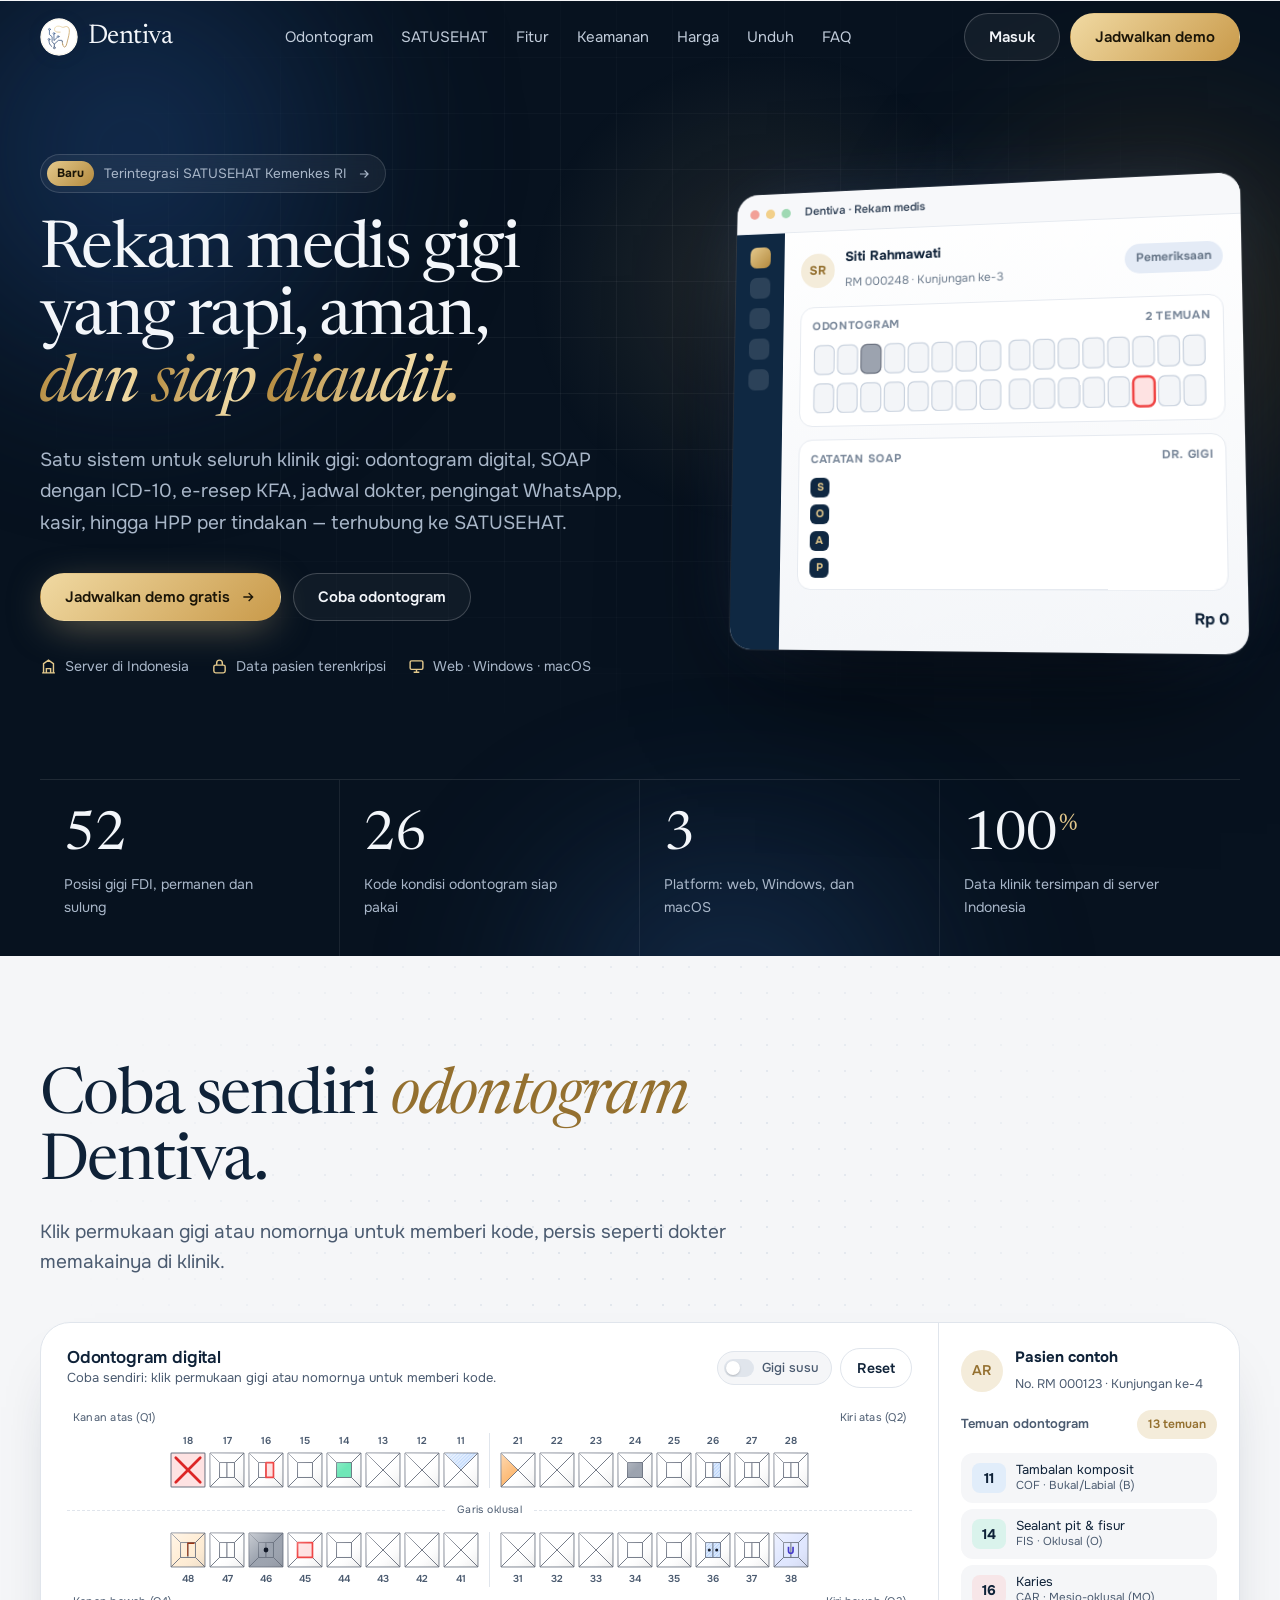
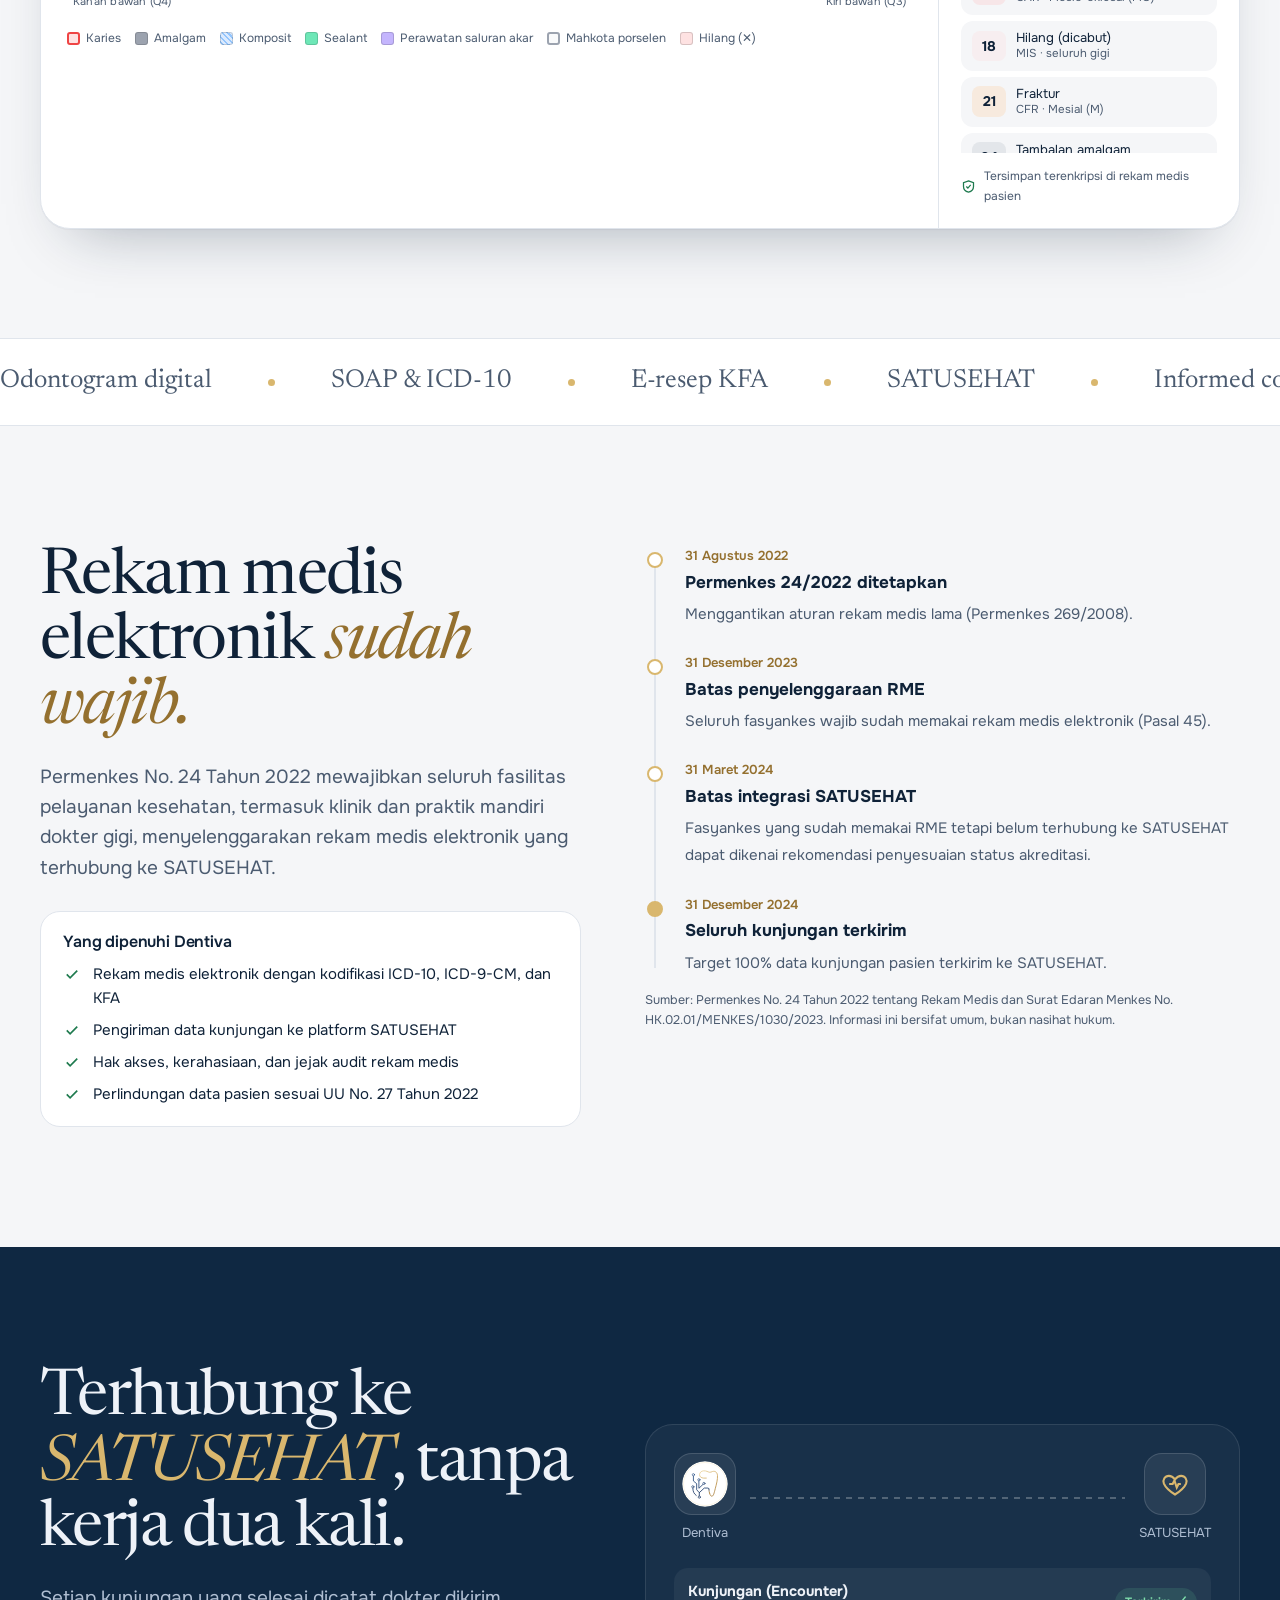
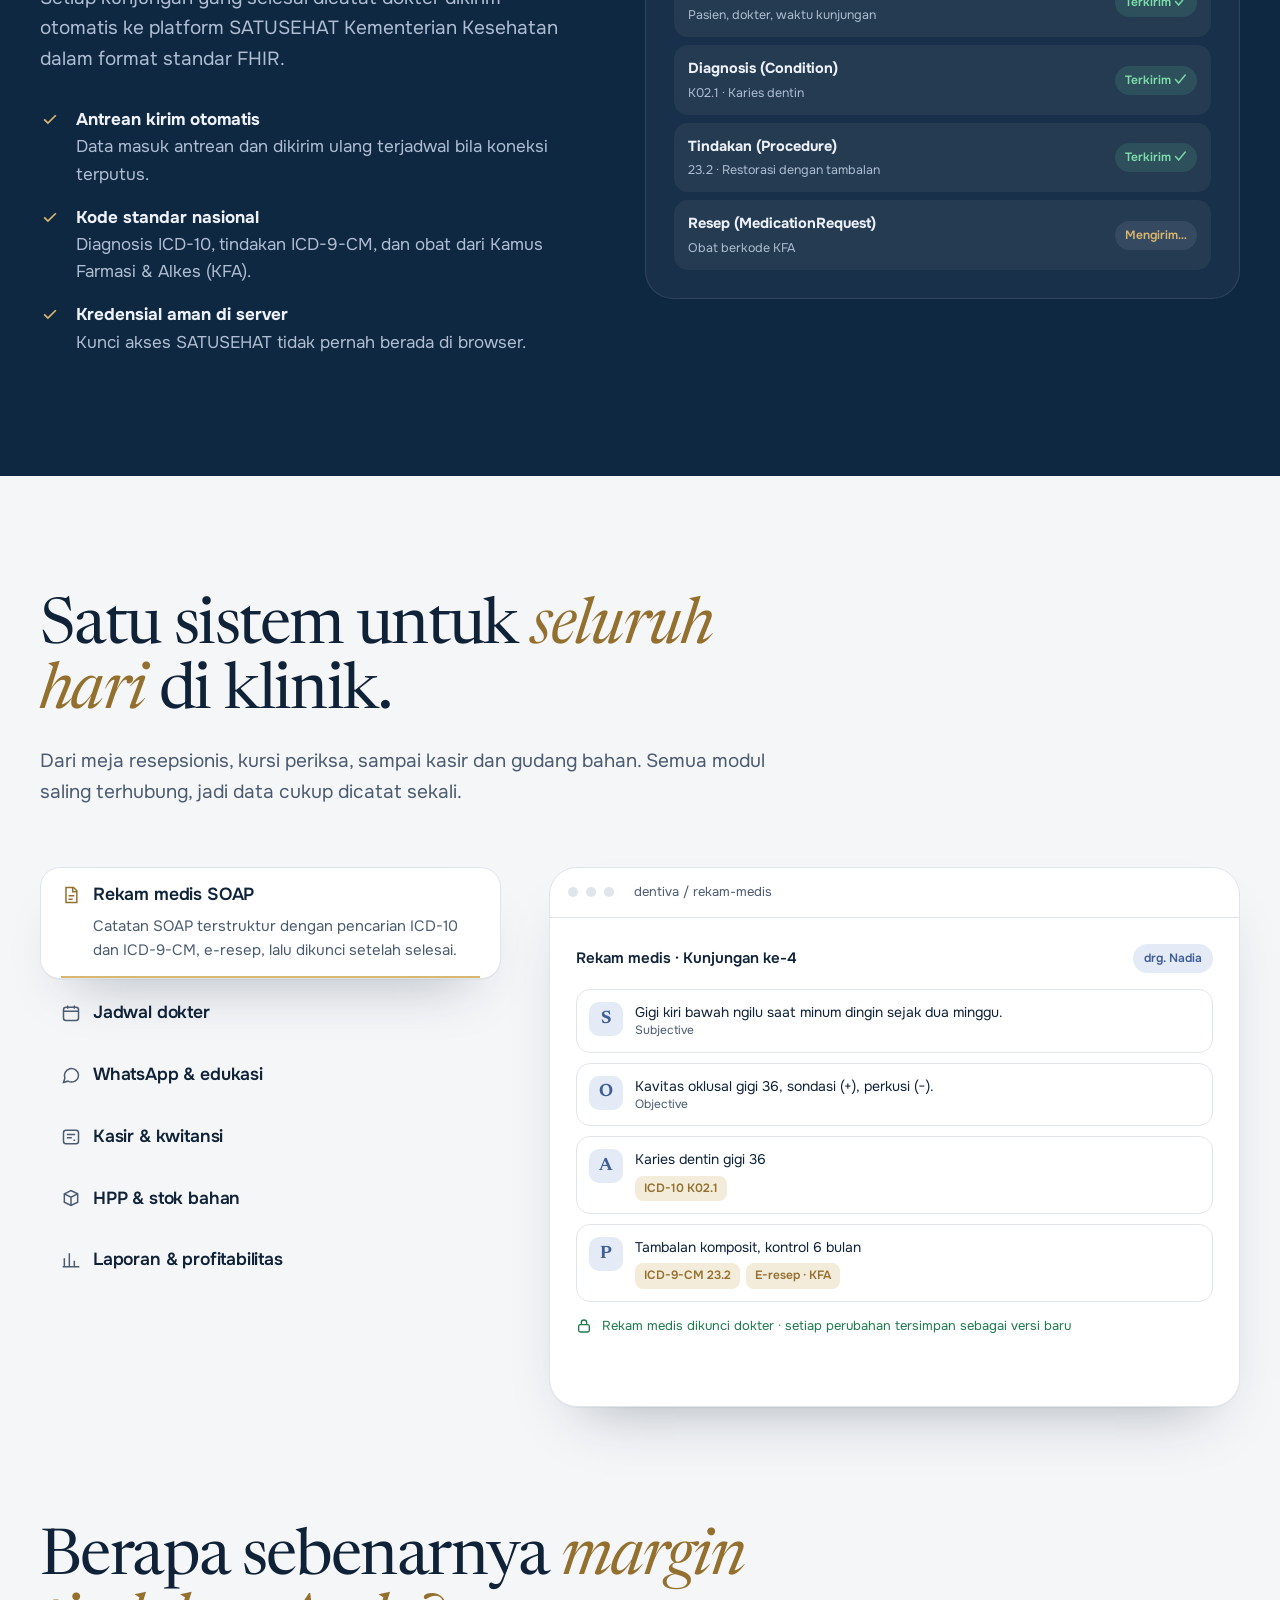
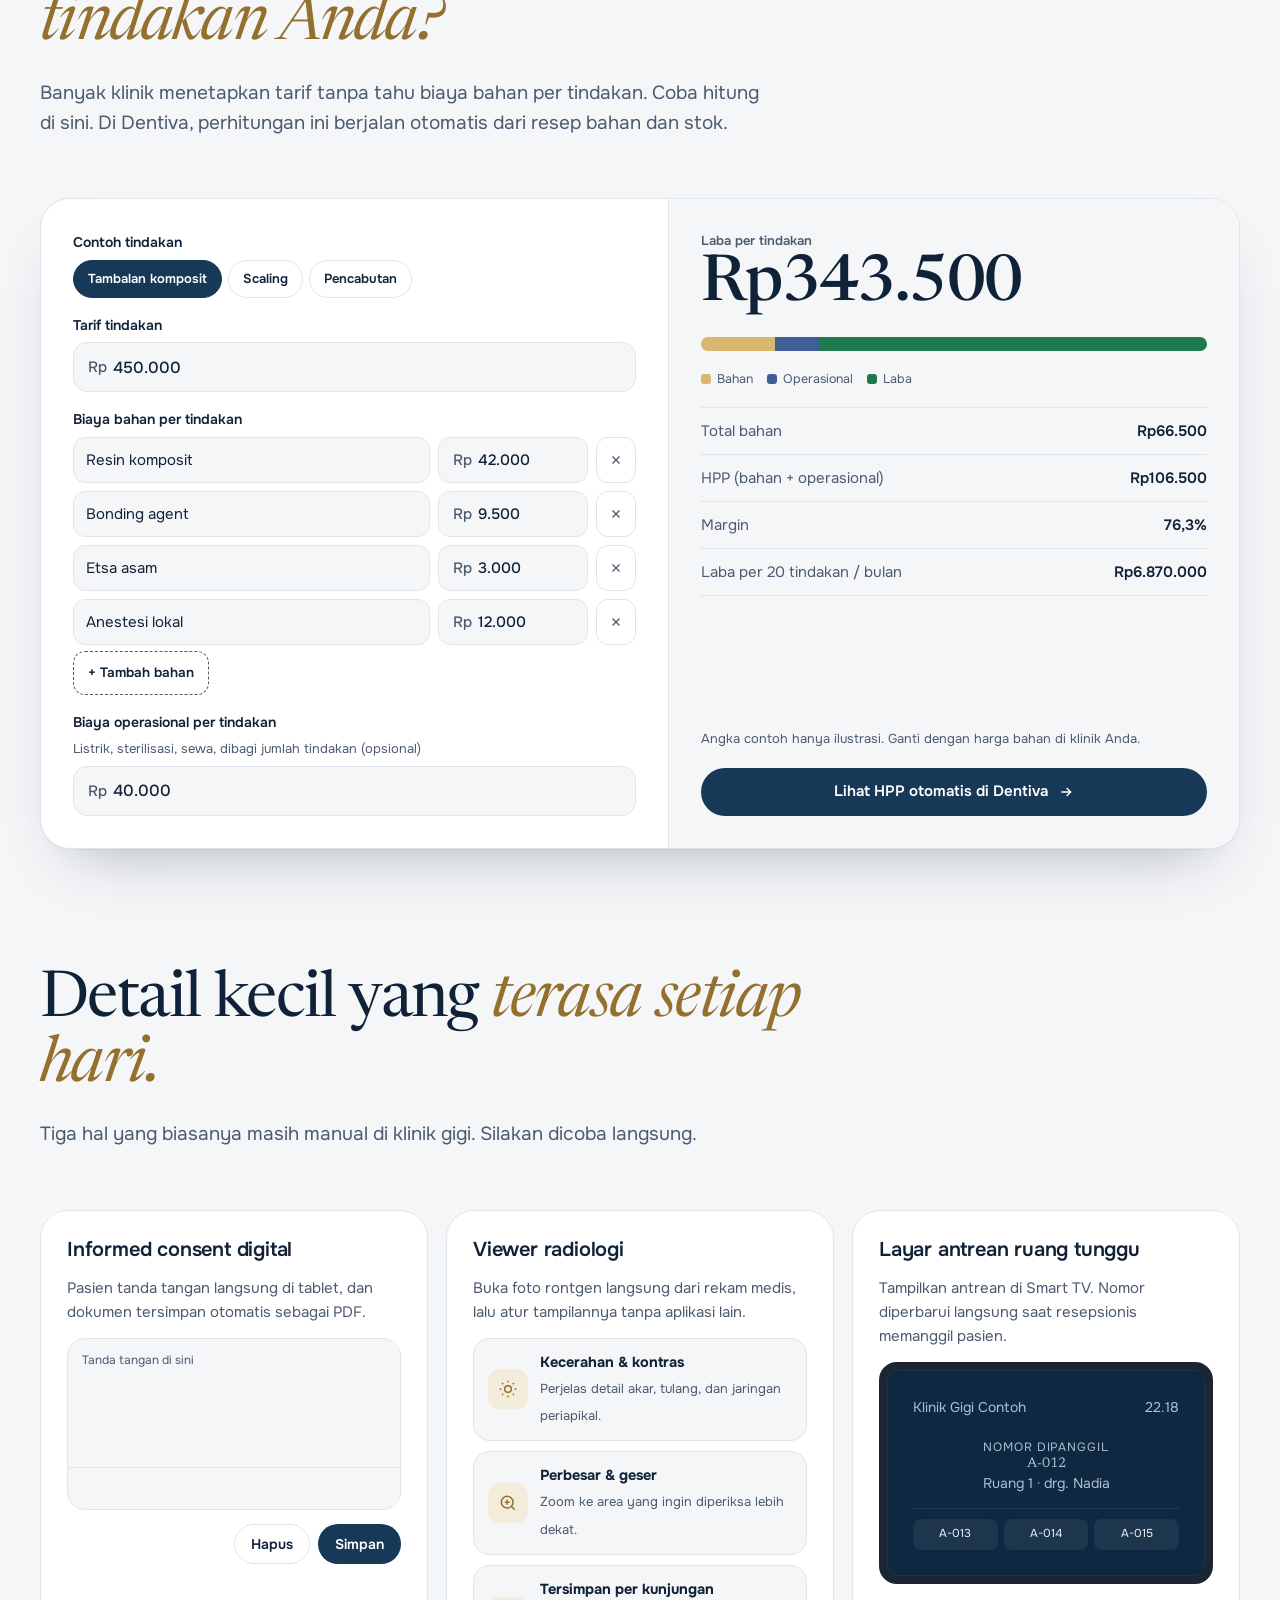
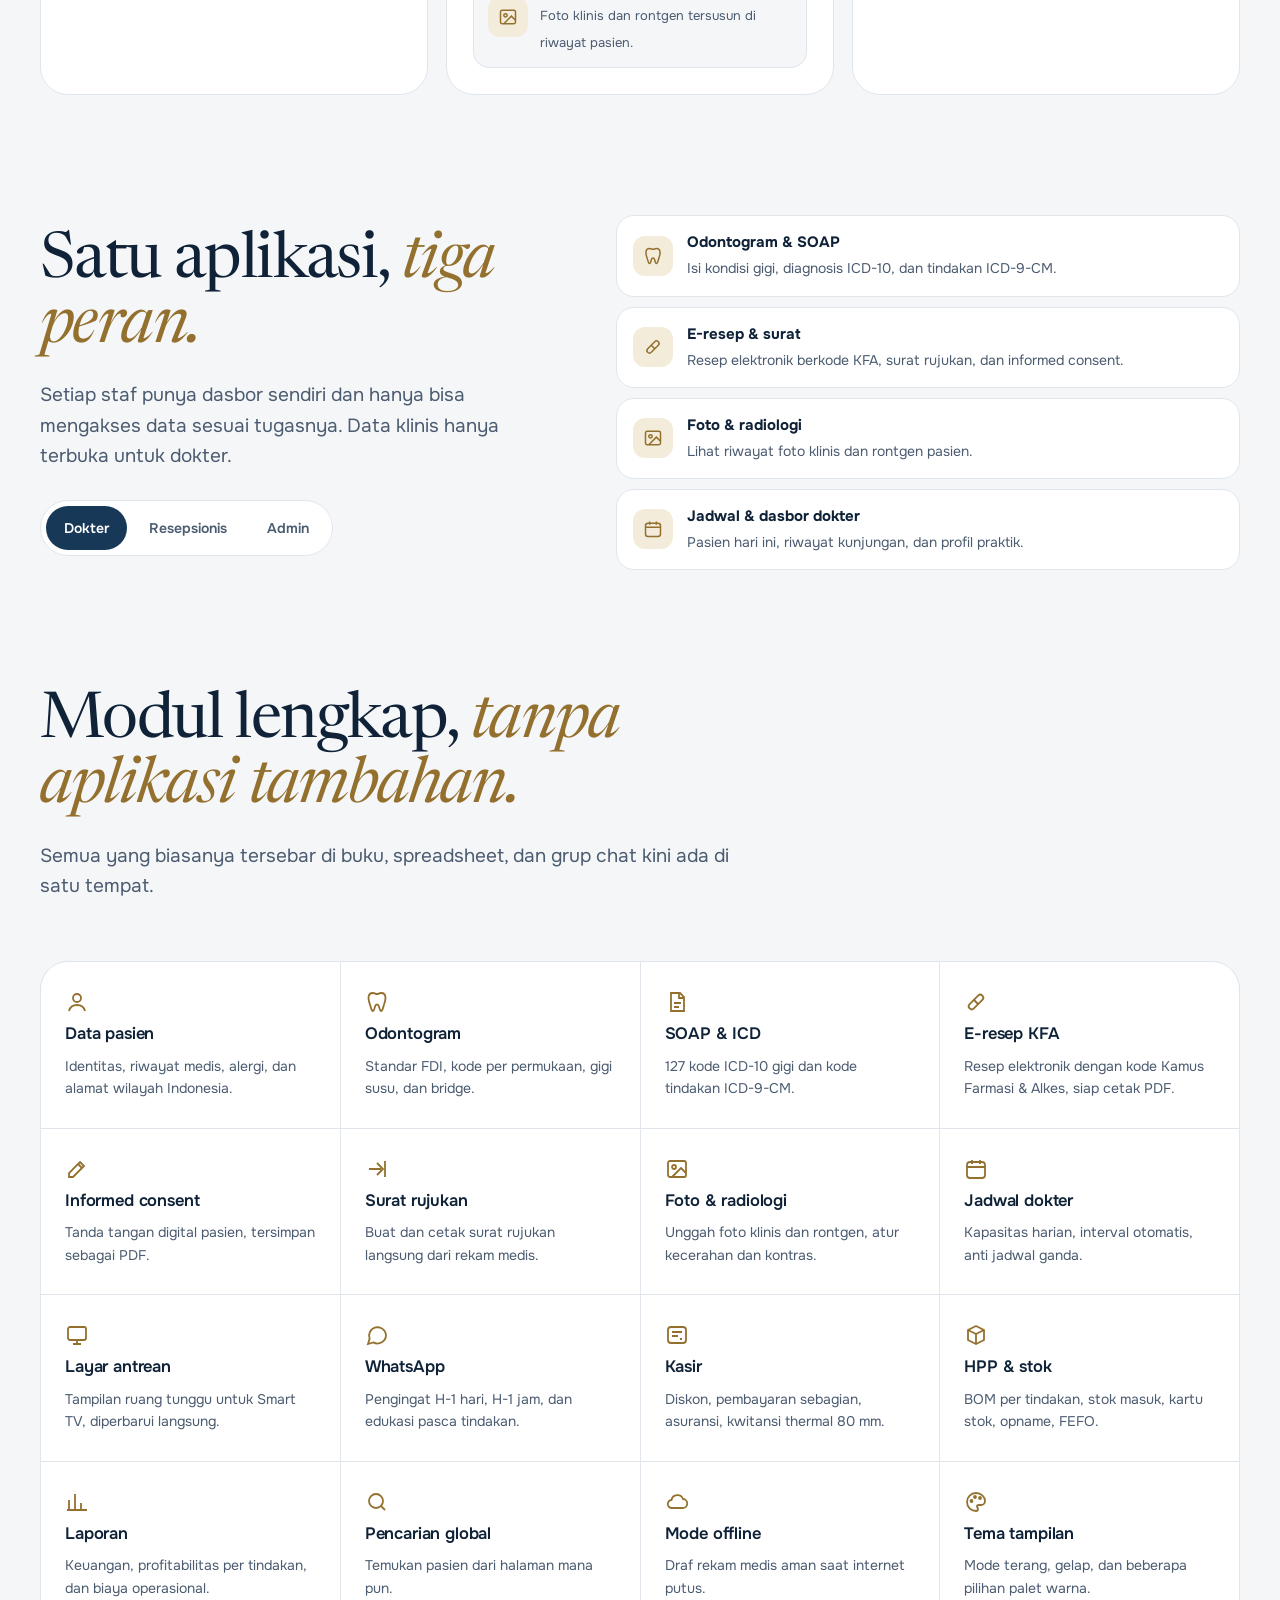
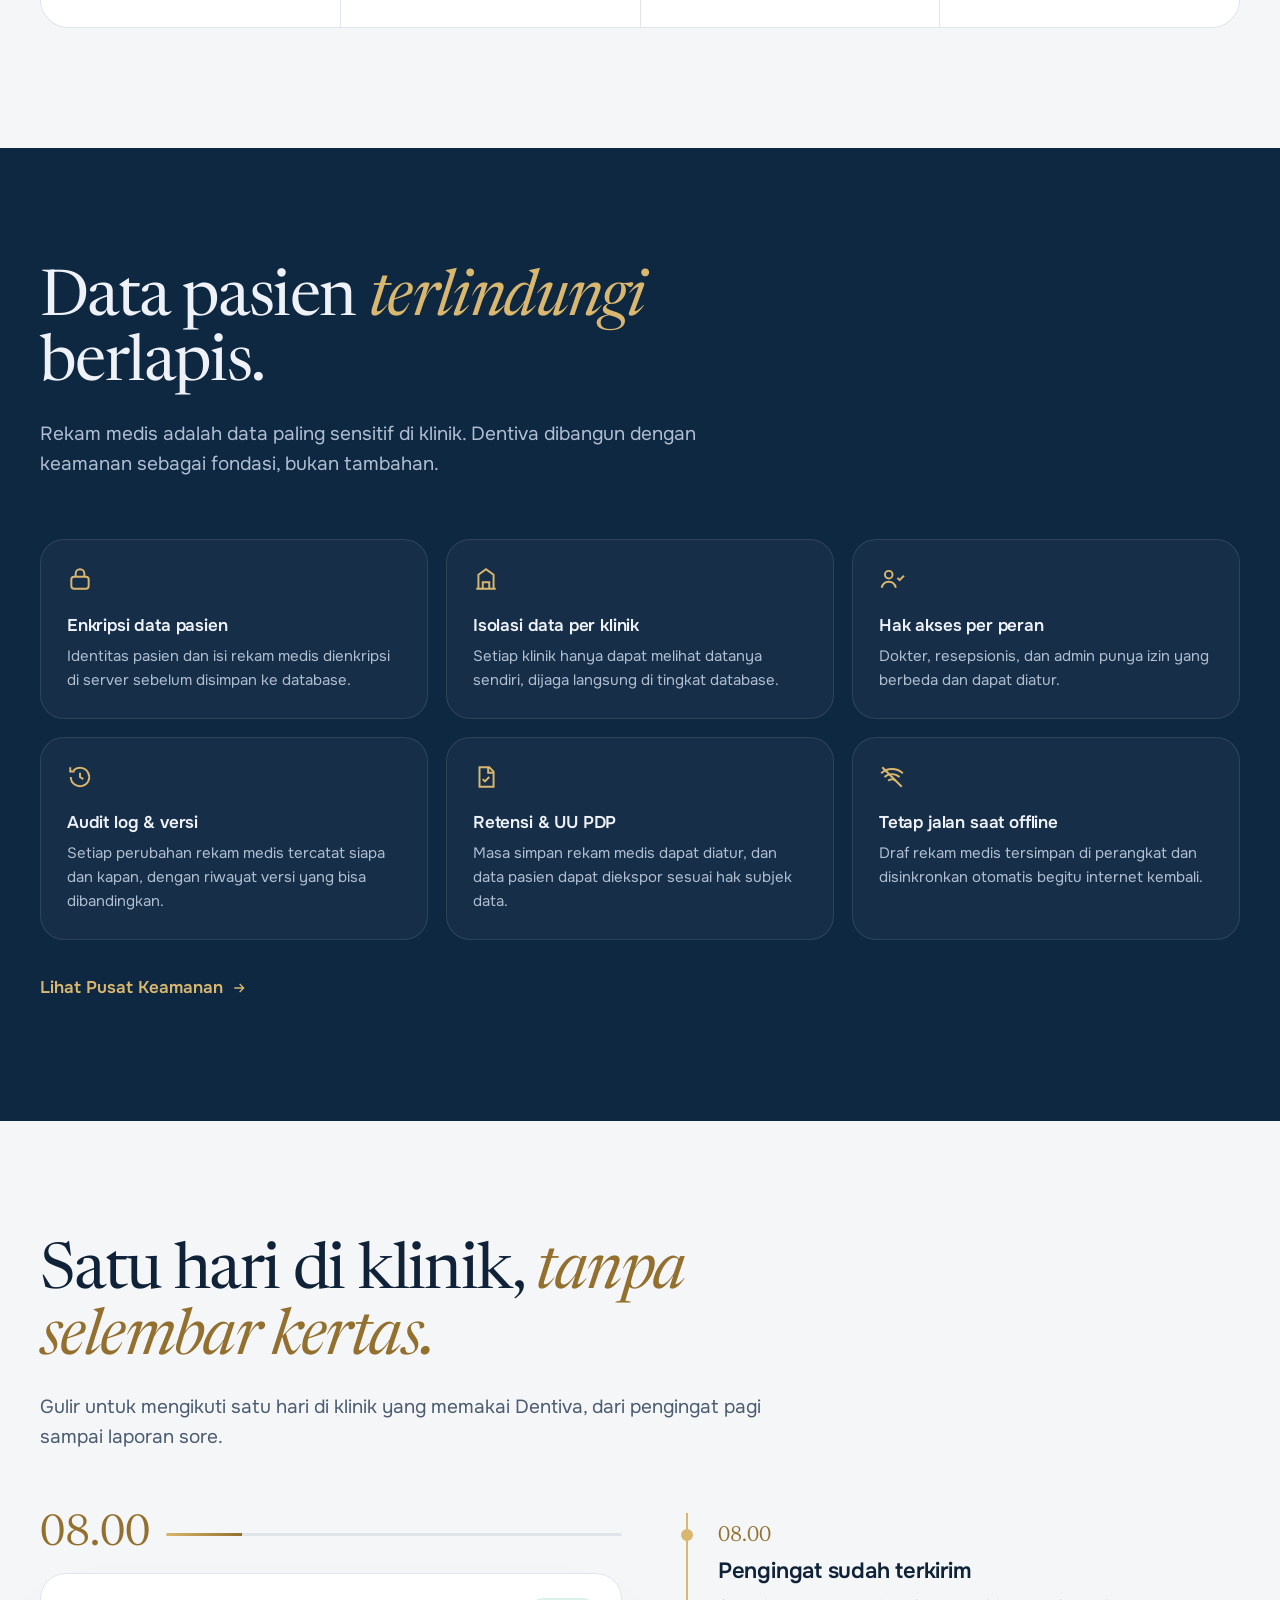
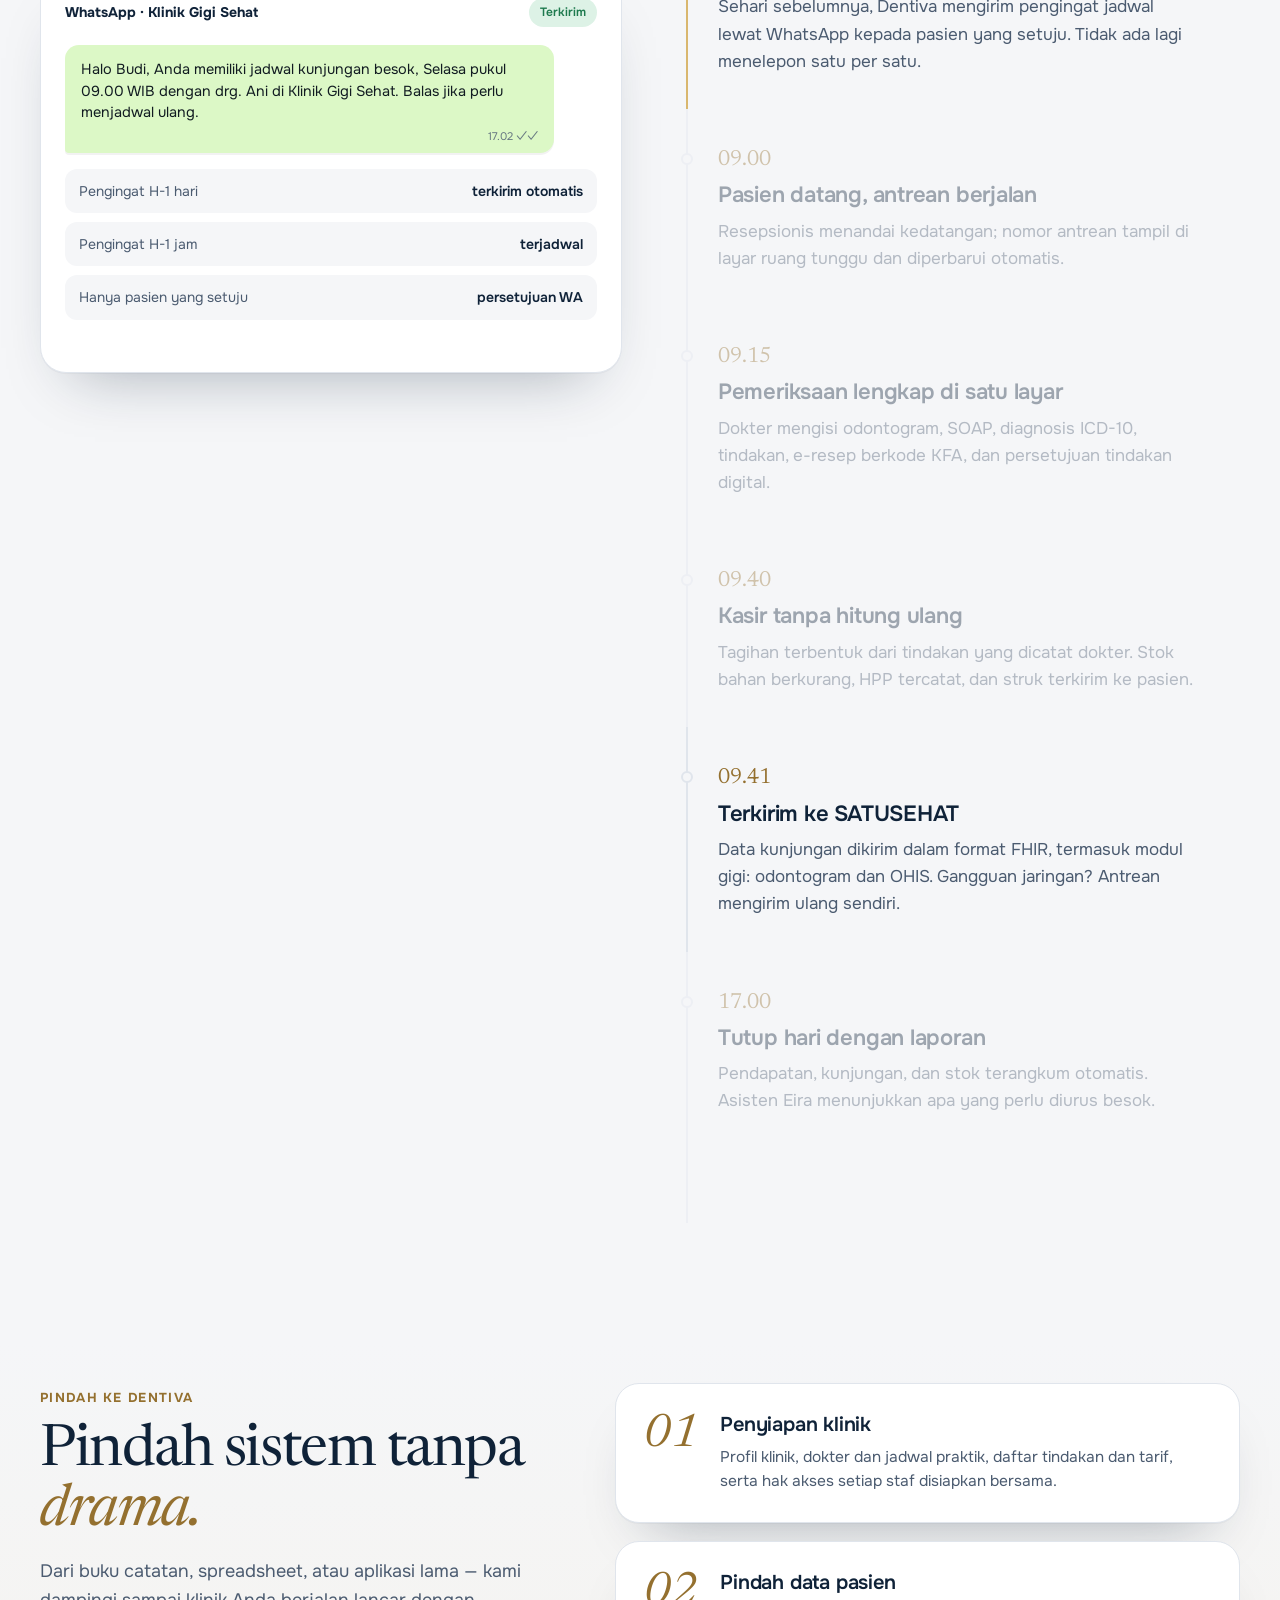
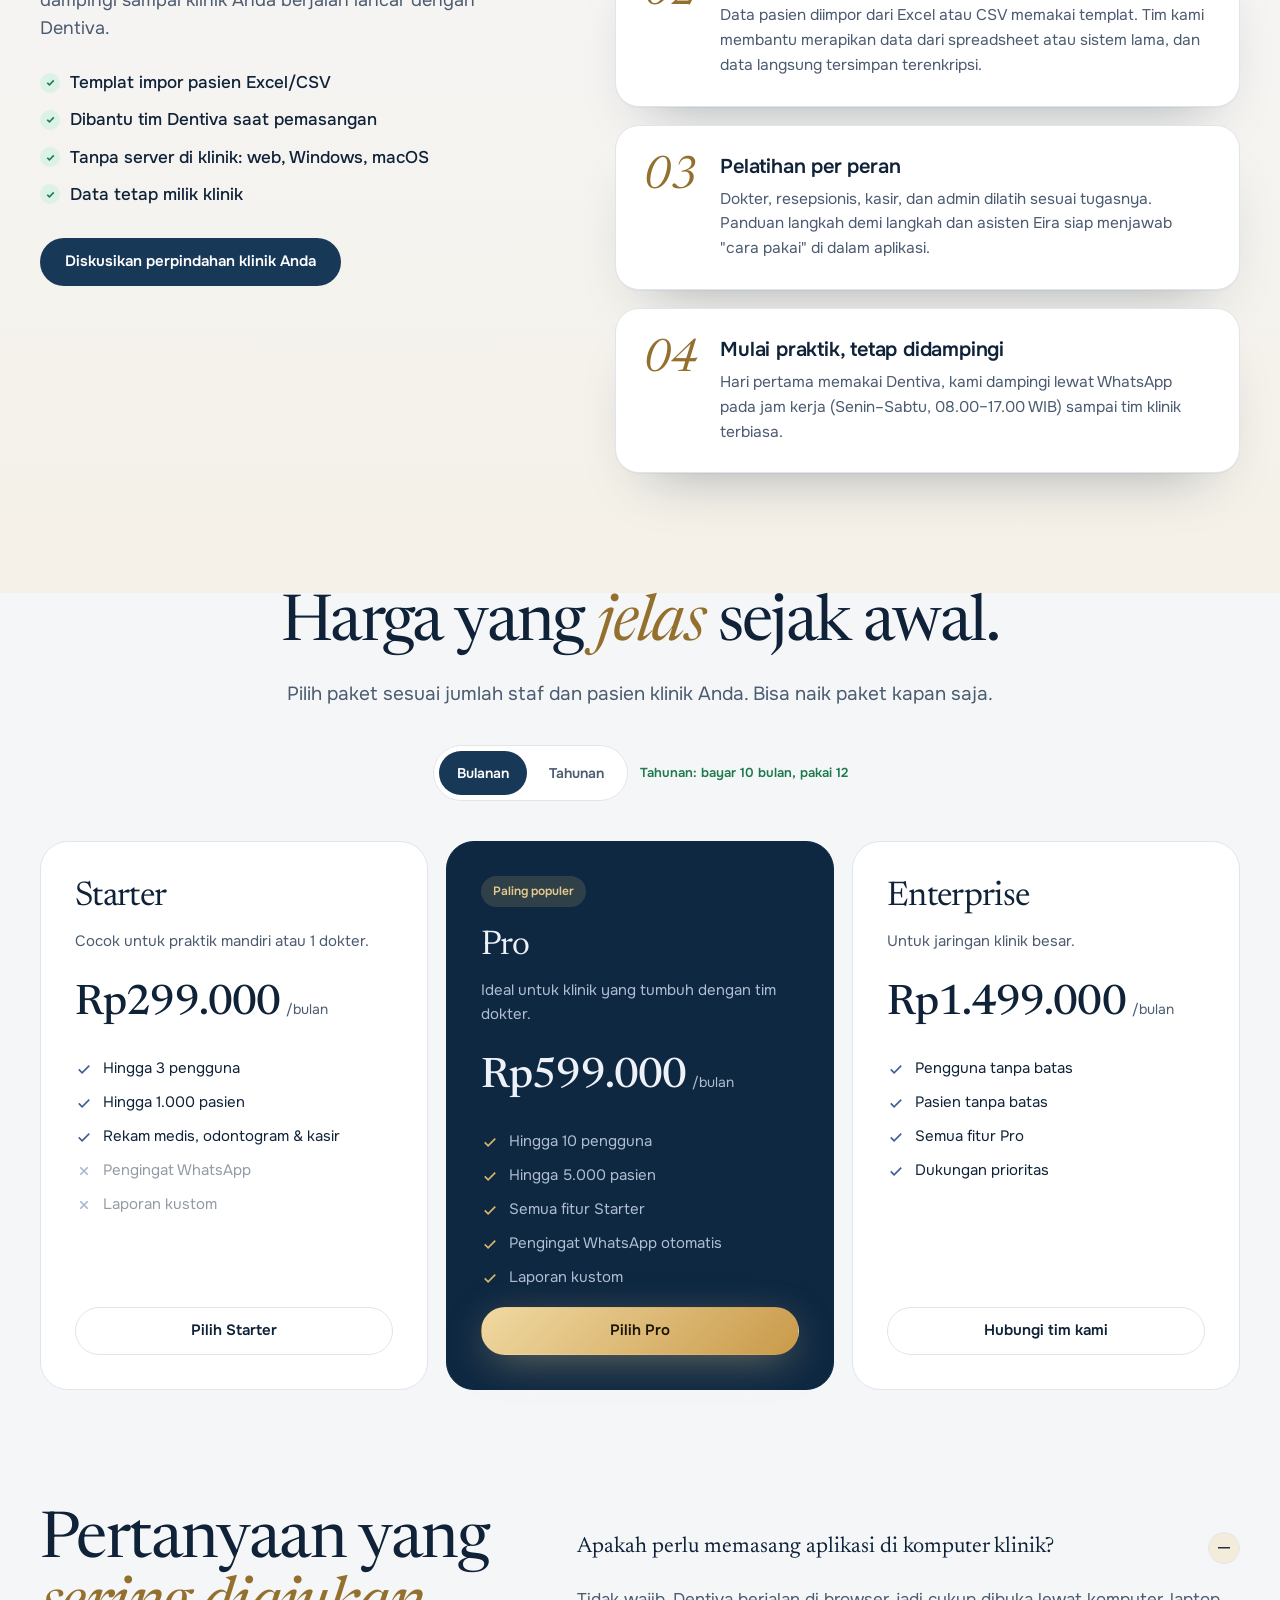
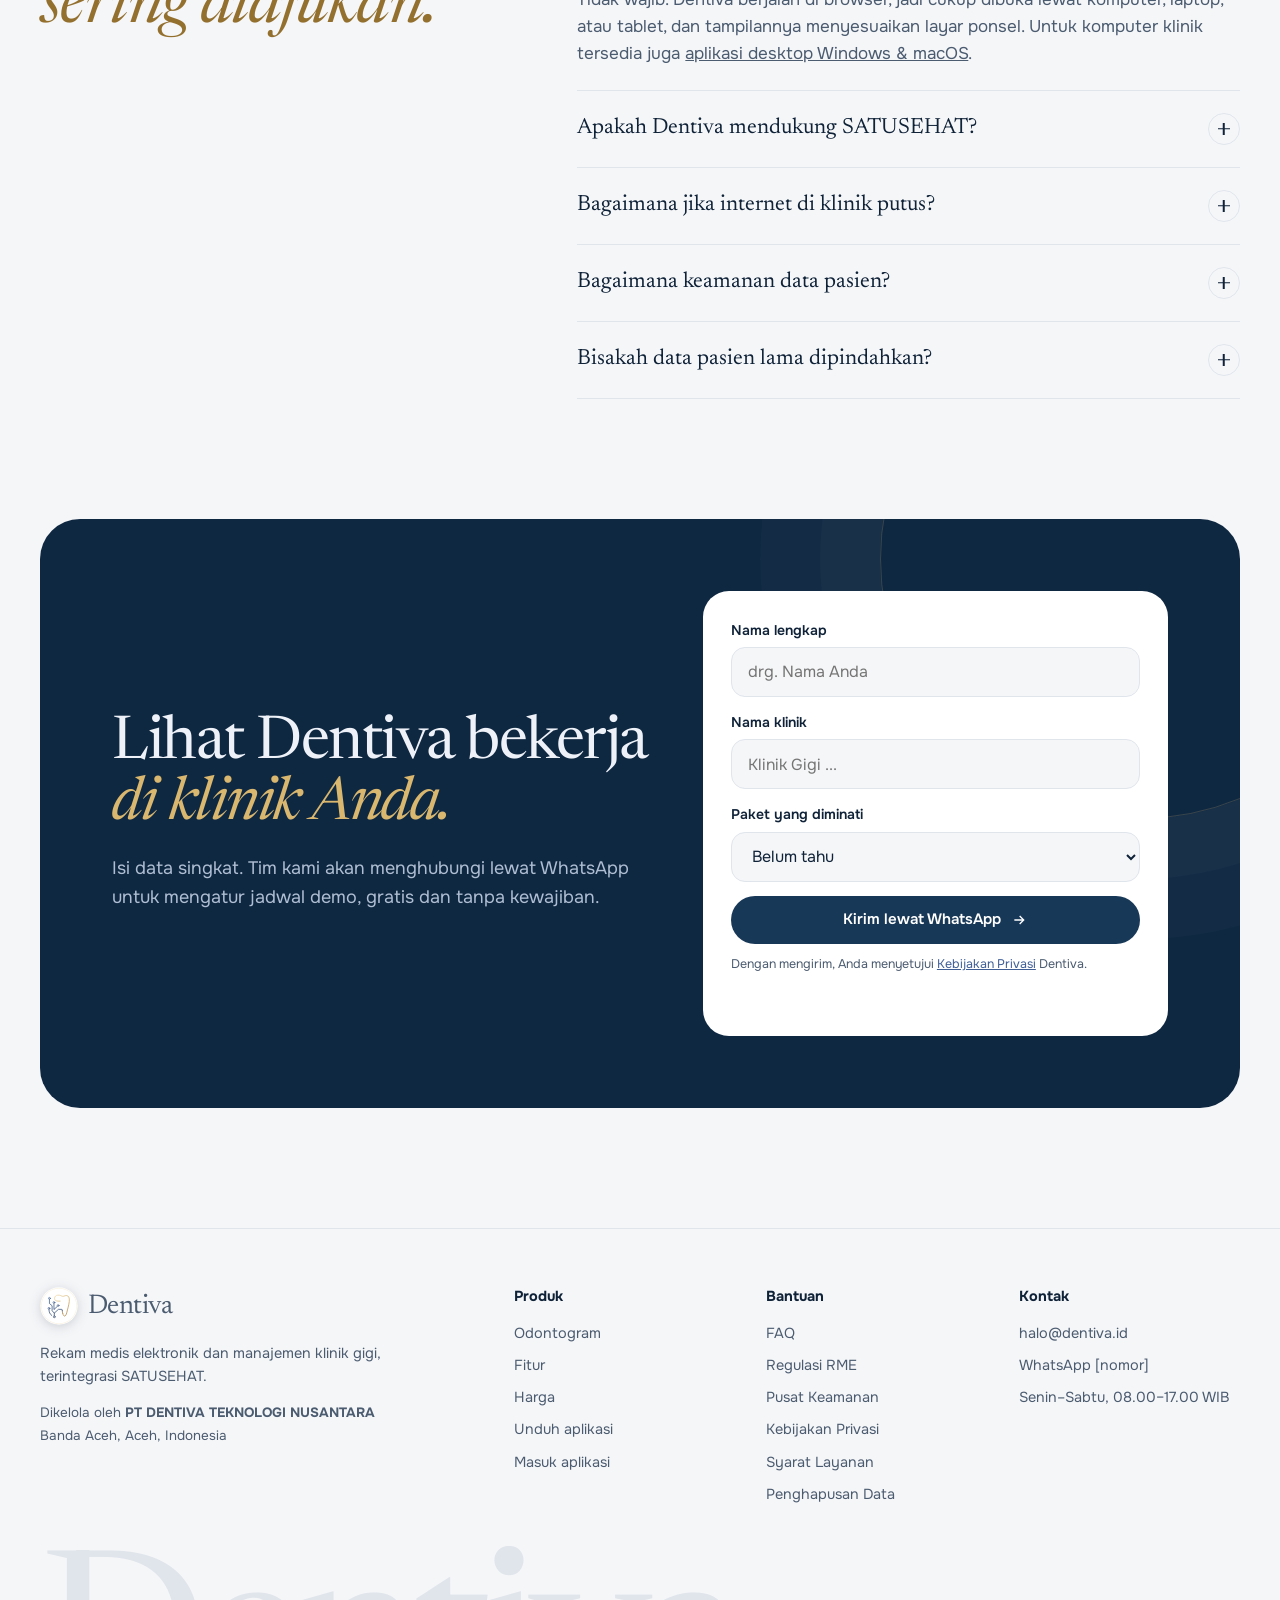
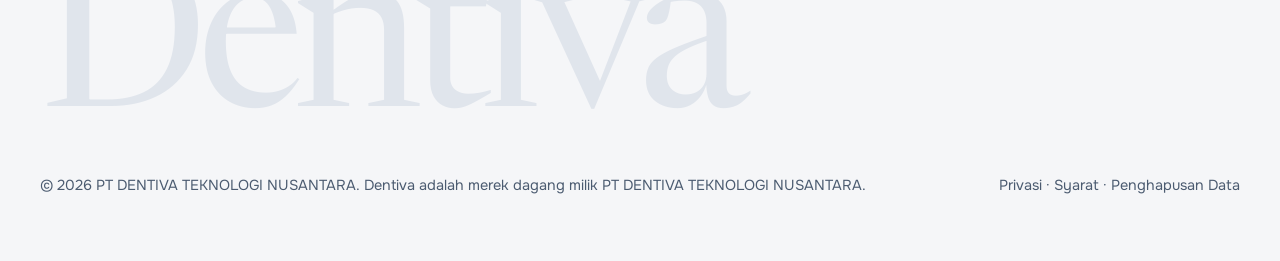
==== commit 9ed9a827: "feat(situs): Satu hari di klinik, Pindah ke Dentiva, Pusat Keamanan - "Satu hari di klinik": alur gu" ====
--- a/index.html
+++ b/index.html
@@ -740,6 +740,107 @@
   .hx-chip.c4{display:none}
   .hx-stats div{padding:22px 16px 26px}
 }
+
+/* ================= SATU HARI DI KLINIK ================= */
+.day-grid{display:grid;grid-template-columns:1.05fr 1fr;gap:64px;align-items:start}
+.day-stage{position:sticky;top:110px}
+.day-top{display:flex;align-items:center;gap:16px;margin-bottom:16px}
+.day-clock{font-family:var(--display);font-size:44px;line-height:1;color:var(--gold);font-variant-numeric:tabular-nums;min-width:3.2ch}
+.day-bar{flex:1;height:3px;border-radius:3px;background:var(--line);overflow:hidden}
+.day-bar i{display:block;height:100%;width:100%;background:linear-gradient(90deg,var(--gold-bright),var(--gold));transform-origin:left;transform:scaleX(var(--p,.1667));transition:transform .6s var(--ease)}
+.day-screen{position:relative;min-height:400px;border-radius:26px;background:var(--surface);border:1px solid var(--line);box-shadow:var(--shadow);overflow:hidden}
+.dp{position:absolute;inset:0;padding:24px;opacity:0;transform:translateY(16px) scale(.985);transition:opacity .2s ease-out,transform .2s ease-out;pointer-events:none}
+.dp.on{opacity:1;transform:none;transition:opacity .5s var(--ease) .16s,transform .5s var(--ease) .16s}
+.dp-head{display:flex;justify-content:space-between;align-items:center;gap:12px;margin-bottom:18px;font-size:14px}
+.dp-list{list-style:none;margin:16px 0 0;padding:0;display:grid;gap:9px}
+.dp-list li{display:flex;justify-content:space-between;gap:16px;padding:11px 14px;border-radius:12px;background:var(--bg);font-size:14px}
+.dp-list span{color:var(--ink-soft)}
+.dp-list b{font-weight:600;text-align:right}
+.dp-list.inv .tot{background:var(--gold-soft)}
+.dp-list.inv .tot b,.dp-list.inv .tot span{color:var(--gold);font-weight:700}
+.dp-list.fhir b{color:var(--ok)}
+.dp-note{margin-top:14px;font-size:13px;color:var(--ink-soft)}
+.wa{background:#DCF8C6;color:#111B21;border-radius:14px 14px 14px 4px;padding:14px 16px 8px;max-width:92%;font-size:14.5px;line-height:1.5;box-shadow:0 2px 0 rgba(0,0,0,.05)}
+.wa small{display:block;text-align:right;color:#667781;font-size:11px;margin-top:4px}
+.tv{background:#0F2842;color:#EEF2F8;border-radius:18px;padding:26px;text-align:center}
+.tv small{color:#AFBED2;letter-spacing:.08em;text-transform:uppercase;font-size:12px}
+.tv strong{display:block;font-family:var(--display);font-weight:400;font-size:84px;line-height:1.05;color:#E4C98C}
+.tv span{color:#AFBED2;font-size:14px}
+.mini-odo{display:grid;grid-template-columns:repeat(8,1fr);gap:6px;padding:14px;border-radius:14px;background:var(--bg)}
+.mini-odo i{aspect-ratio:3/4;border-radius:6px;background:var(--surface);border:1.5px solid var(--line)}
+.mini-odo i.c{background:#FEE2E2;border-color:#EF4444}
+.mini-odo i.a{background:#9CA3AF;border-color:#6B7280}
+.mini-odo i.k{background:#BFDBFE;border-color:#3B82F6}
+.mini-odo i.m{background:repeating-linear-gradient(45deg,#FDECEC 0 4px,#FFF 4px 8px);border-color:#F3B4B4}
+.chips{display:flex;flex-wrap:wrap;gap:8px;margin-top:16px}
+.chips span{font-size:12.5px;font-weight:600;padding:7px 12px;border-radius:999px;background:var(--blue-soft);color:var(--blue)}
+.bars{display:flex;align-items:flex-end;gap:10px;height:150px;padding:16px;border-radius:14px;background:var(--bg)}
+.bars i{flex:1;height:var(--h);border-radius:8px 8px 3px 3px;background:linear-gradient(180deg,var(--gold-bright),var(--gold));opacity:.85}
+.eira{margin-top:16px;display:grid;grid-template-columns:auto 1fr;gap:12px;align-items:start;padding:14px 16px;border-radius:14px;background:var(--blue-soft)}
+.eira b{color:var(--blue);font-size:13px}
+.eira p{font-size:14px;color:var(--ink)}
+.day-steps{list-style:none;margin:0;padding:0}
+.day-step{position:relative;padding:34px 0 34px 30px;border-left:2px solid var(--line);opacity:.38;transition:opacity .45s var(--ease),border-color .45s}
+.day-step:first-child{padding-top:6px}
+.day-step::before{content:"";position:absolute;left:-7px;top:44px;width:12px;height:12px;border-radius:50%;background:var(--bg);border:2px solid var(--line);transition:background .4s,border-color .4s}
+.day-step:first-child::before{top:16px}
+.day-step.on{opacity:1;border-color:var(--gold-bright)}
+.day-step.on::before{background:var(--gold-bright);border-color:var(--gold-bright)}
+.day-step time{font-family:var(--display);font-size:22px;color:var(--gold)}
+.day-step h3{font-size:22px;margin:4px 0 8px}
+.day-step p{color:var(--ink-soft);max-width:44ch}
+.day-step:last-child{padding-bottom:12vh}
+
+/* ================= PINDAH KE DENTIVA ================= */
+.move{background:linear-gradient(180deg,transparent,color-mix(in srgb,var(--gold-soft) 55%,transparent));padding-top:40px}
+.move-grid{display:grid;grid-template-columns:.9fr 1.1fr;gap:64px;align-items:start}
+.move-head{position:sticky;top:110px}
+.eyebrow{display:inline-block;font-size:13px;font-weight:700;letter-spacing:.1em;text-transform:uppercase;color:var(--gold);margin-bottom:14px}
+.move-head h2{font-size:clamp(38px,4.6vw,58px)}
+.move-head p{margin-top:16px;font-size:18px;color:var(--ink-soft);max-width:42ch}
+.move-check{list-style:none;padding:0;margin:26px 0 30px;display:grid;gap:10px}
+.move-check li{display:flex;gap:10px;align-items:center;font-weight:500}
+.move-check li::before{content:"";width:20px;height:20px;flex:none;border-radius:50%;background:var(--ok-soft) url("data:image/svg+xml,%3Csvg xmlns='http://www.w3.org/2000/svg' viewBox='0 0 24 24' fill='none' stroke='%231E7A4E' stroke-width='3'%3E%3Cpath d='M6 12.5l4 4L18 8'/%3E%3C/svg%3E") center/13px no-repeat}
+.move-steps{list-style:none;margin:0;padding:0;display:grid;gap:18px}
+.move-steps li{display:grid;grid-template-columns:auto 1fr;gap:22px;padding:28px;border-radius:24px;background:var(--surface);border:1px solid var(--line);box-shadow:var(--shadow);transition:transform .4s var(--ease),border-color .4s}
+.move-steps li:hover{transform:translateY(-4px);border-color:var(--gold-bright)}
+.move-steps .mn{font-family:var(--display);font-style:italic;font-size:46px;line-height:1;color:var(--gold)}
+.move-steps h3{font-size:20px;margin-bottom:8px}
+.move-steps p{color:var(--ink-soft);font-size:15.5px}
+.sec-more{display:inline-flex;align-items:center;gap:8px;margin-top:34px;font-weight:600;color:var(--gold-bright);text-decoration:none}
+.sec-more:hover{gap:12px}
+@media (max-width:960px){
+  .day-grid,.move-grid{grid-template-columns:1fr;gap:32px}
+  /* panel menempel di atas; langkah bergulir di bawahnya */
+  .day-grid{gap:8px}
+  .day-stage{top:74px;z-index:2;background:var(--bg);margin-inline:-20px;padding:10px 20px 14px;box-shadow:0 14px 18px -16px rgba(15,34,56,.25)}
+  .day-screen{min-height:300px}
+  .dp{padding:16px}
+  .day-step{padding:26px 0 26px 24px}
+  .day-step:first-child{padding-top:26px}
+  .day-step:first-child::before{top:36px}
+  .day-step:last-child{padding-bottom:45vh}
+  .move-head{position:static}
+}
+@media (max-width:640px){
+  .day-top{margin-bottom:10px}
+  .day-clock{font-size:30px}
+  .day-screen{min-height:262px;border-radius:20px}
+  .dp{padding:13px}
+  .dp-head{margin-bottom:10px;font-size:13px}
+  .dp-list{margin-top:10px;gap:6px}
+  .dp-list li{padding:7px 10px;font-size:12.5px}
+  .wa{font-size:12.5px;padding:10px 12px 6px}
+  .tv{padding:16px}
+  .tv strong{font-size:52px}
+  .mini-odo{padding:10px;gap:4px}
+  .bars{height:96px;padding:10px}
+  .eira{margin-top:10px;padding:10px 12px}
+  .eira p,.dp-note{font-size:12.5px}
+  .chips{margin-top:10px}
+  .move-steps li{padding:22px;gap:16px}
+  .move-steps .mn{font-size:36px}
+}
 </style>
 </head>
 <body>
@@ -1187,25 +1288,86 @@
         <div class="sc reveal" style="--d:1"><svg viewBox="0 0 24 24" fill="none" stroke="currentColor" stroke-width="1.8" aria-hidden="true"><path d="M6 3h9l4 4v14H6z"/><path d="M14 3v5h5M9 14l2 2 4-4"/></svg><h3>Retensi & UU PDP</h3><p>Masa simpan rekam medis dapat diatur, dan data pasien dapat diekspor sesuai hak subjek data.</p></div>
         <div class="sc reveal" style="--d:2"><svg viewBox="0 0 24 24" fill="none" stroke="currentColor" stroke-width="1.8" aria-hidden="true"><path d="M2 8.5a15 15 0 0 1 20 0M5 12a10.5 10.5 0 0 1 14 0M8.5 15.5a5 5 0 0 1 7 0"/><path d="M3 3l18 18"/></svg><h3>Tetap jalan saat offline</h3><p>Draf rekam medis tersimpan di perangkat dan disinkronkan otomatis begitu internet kembali.</p></div>
       </div>
+      <a class="sec-more" href="/keamanan">Lihat Pusat Keamanan <svg width="16" height="16" viewBox="0 0 24 24" fill="none" stroke="currentColor" stroke-width="2" aria-hidden="true"><path d="M5 12h14M13 6l6 6-6 6"/></svg></a>
     </div>
   </section>
 
-  <!-- ============ FLOW ============ -->
-  <section id="alur">
+  <!-- ============ SATU HARI DI KLINIK ============ -->
+  <section id="alur" class="day">
     <div class="wrap">
       <div class="sec-head reveal">
-        <h2>Satu kunjungan, <em>tanpa selembar kertas.</em></h2>
-        <p>Begini perjalanan pasien di klinik yang memakai Dentiva.</p>
-      </div>
-      <div class="steps-wrap" id="steps">
-      <span class="track-line" aria-hidden="true"><i></i></span>
-      <ol class="steps">
-        <li class="reveal"><span class="num">1</span><h3>Pendaftaran</h3><p>Resepsionis mendaftarkan pasien lengkap dengan alamat wilayah Indonesia, lalu memilih slot dokter.</p></li>
-        <li class="reveal"><span class="num">2</span><h3>Pengingat & antrean</h3><p>Pengingat WhatsApp terkirim H-1. Di hari kunjungan, nomor antrean tampil di layar ruang tunggu.</p></li>
-        <li class="reveal"><span class="num">3</span><h3>Pemeriksaan</h3><p>Dokter mengisi odontogram, SOAP, ICD-10, e-resep, dan informed consent, lalu data terkirim ke SATUSEHAT.</p></li>
-        <li class="reveal"><span class="num">4</span><h3>Pembayaran</h3><p>Tagihan terbentuk dari tindakan, stok bahan berkurang otomatis, dan edukasi pasca tindakan terkirim.</p></li>
+        <h2>Satu hari di klinik, <em>tanpa selembar kertas.</em></h2>
+        <p>Gulir untuk mengikuti satu hari di klinik yang memakai Dentiva, dari pengingat pagi sampai laporan sore.</p>
+      </div>
+      <div class="day-grid">
+        <div class="day-stage" aria-hidden="true">
+          <div class="day-top"><span class="day-clock" id="dayClock">08.00</span><span class="day-bar"><i id="dayBar"></i></span></div>
+          <div class="day-screen">
+            <div class="dp on" data-s="0">
+              <div class="dp-head"><b>WhatsApp · Klinik Gigi Sehat</b><span class="pill ok">Terkirim</span></div>
+              <div class="wa"><p>Halo Budi, Anda memiliki jadwal kunjungan besok, Selasa pukul 09.00 WIB dengan drg. Ani di Klinik Gigi Sehat. Balas jika perlu menjadwal ulang.</p><small>17.02 ✓✓</small></div>
+              <ul class="dp-list"><li><span>Pengingat H-1 hari</span><b>terkirim otomatis</b></li><li><span>Pengingat H-1 jam</span><b>terjadwal</b></li><li><span>Hanya pasien yang setuju</span><b>persetujuan WA</b></li></ul>
+            </div>
+            <div class="dp" data-s="1">
+              <div class="dp-head"><b>Layar antrean · Ruang tunggu</b><span class="pill gold">Langsung</span></div>
+              <div class="tv"><small>Sekarang dilayani</small><strong>A-07</strong><span>B. S. · drg. Ani · Ruang 1</span></div>
+              <ul class="dp-list"><li><span>Berikutnya</span><b>A-08 · A-09</b></li><li><span>Nama pasien</span><b>tampil sebagai inisial</b></li></ul>
+            </div>
+            <div class="dp" data-s="2">
+              <div class="dp-head"><b>Rekam medis · Kunjungan ke-3</b><span class="pill">Dokter</span></div>
+              <div class="mini-odo"><i></i><i class="c"></i><i></i><i class="a"></i><i></i><i></i><i class="m"></i><i></i><i></i><i></i><i class="k"></i><i></i><i></i><i></i><i></i><i></i></div>
+              <ul class="dp-list"><li><span>Diagnosis</span><b>K02.1 · Karies dentin</b></li><li><span>Tindakan</span><b>Tambal komposit (ICD-9-CM)</b></li><li><span>E-resep</span><b>Kode KFA terverifikasi</b></li><li><span>Informed consent</span><b>ditandatangani digital</b></li></ul>
+            </div>
+            <div class="dp" data-s="3">
+              <div class="dp-head"><b>Kasir · INV-2026-0418</b><span class="pill ok">Lunas</span></div>
+              <ul class="dp-list inv"><li><span>Tambal komposit</span><b>Rp 350.000</b></li><li><span>Konsultasi</span><b>Rp 100.000</b></li><li class="tot"><span>Total</span><b>Rp 450.000</b></li></ul>
+              <div class="chips"><span>Struk dikirim via WhatsApp</span><span>Stok komposit −1</span><span>HPP tindakan tercatat</span></div>
+            </div>
+            <div class="dp" data-s="4">
+              <div class="dp-head"><b>SATUSEHAT · Kemenkes RI</b><span class="pill ok">Terkirim</span></div>
+              <ul class="dp-list fhir"><li><span>Encounter</span><b>✓</b></li><li><span>Condition (ICD-10)</span><b>✓</b></li><li><span>Procedure (ICD-9-CM)</span><b>✓</b></li><li><span>MedicationRequest (KFA)</span><b>✓</b></li><li><span>Observation (odontogram, OHIS)</span><b>✓</b></li></ul>
+              <p class="dp-note">Bila layanan sedang gangguan, data masuk antrean dan dikirim ulang otomatis.</p>
+            </div>
+            <div class="dp" data-s="5">
+              <div class="dp-head"><b>Laporan hari ini</b><span class="pill gold">Eira</span></div>
+              <div class="bars"><i style="--h:42%"></i><i style="--h:65%"></i><i style="--h:38%"></i><i style="--h:80%"></i><i style="--h:56%"></i><i style="--h:92%"></i><i style="--h:70%"></i></div>
+              <div class="eira"><b>Eira</b><p>Pendapatan hari ini naik dari kemarin. Dua bahan menipis: komposit A2 dan anestesi lokal. Mau saya siapkan draf pesanan ke pemasok?</p></div>
+            </div>
+          </div>
+        </div>
+        <ol class="day-steps">
+          <li class="day-step" data-s="0" data-t="08.00"><time>08.00</time><h3>Pengingat sudah terkirim</h3><p>Sehari sebelumnya, Dentiva mengirim pengingat jadwal lewat WhatsApp kepada pasien yang setuju. Tidak ada lagi menelepon satu per satu.</p></li>
+          <li class="day-step" data-s="1" data-t="09.00"><time>09.00</time><h3>Pasien datang, antrean berjalan</h3><p>Resepsionis menandai kedatangan; nomor antrean tampil di layar ruang tunggu dan diperbarui otomatis.</p></li>
+          <li class="day-step" data-s="2" data-t="09.15"><time>09.15</time><h3>Pemeriksaan lengkap di satu layar</h3><p>Dokter mengisi odontogram, SOAP, diagnosis ICD-10, tindakan, e-resep berkode KFA, dan persetujuan tindakan digital.</p></li>
+          <li class="day-step" data-s="3" data-t="09.40"><time>09.40</time><h3>Kasir tanpa hitung ulang</h3><p>Tagihan terbentuk dari tindakan yang dicatat dokter. Stok bahan berkurang, HPP tercatat, dan struk terkirim ke pasien.</p></li>
+          <li class="day-step" data-s="4" data-t="09.41"><time>09.41</time><h3>Terkirim ke SATUSEHAT</h3><p>Data kunjungan dikirim dalam format FHIR, termasuk modul gigi: odontogram dan OHIS. Gangguan jaringan? Antrean mengirim ulang sendiri.</p></li>
+          <li class="day-step" data-s="5" data-t="17.00"><time>17.00</time><h3>Tutup hari dengan laporan</h3><p>Pendapatan, kunjungan, dan stok terangkum otomatis. Asisten Eira menunjukkan apa yang perlu diurus besok.</p></li>
+        </ol>
+      </div>
+    </div>
+  </section>
+
+  <!-- ============ PINDAH KE DENTIVA ============ -->
+  <section id="pindah" class="move">
+    <div class="wrap move-grid">
+      <div class="move-head reveal">
+        <span class="eyebrow">Pindah ke Dentiva</span>
+        <h2>Pindah sistem tanpa <em>drama.</em></h2>
+        <p>Dari buku catatan, spreadsheet, atau aplikasi lama — kami dampingi sampai klinik Anda berjalan lancar dengan Dentiva.</p>
+        <ul class="move-check">
+          <li>Templat impor pasien Excel/CSV</li>
+          <li>Dibantu tim Dentiva saat pemasangan</li>
+          <li>Tanpa server di klinik: web, Windows, macOS</li>
+          <li>Data tetap milik klinik</li>
+        </ul>
+        <a class="btn btn-primary" href="#demo"><span>Diskusikan perpindahan klinik Anda</span></a>
+      </div>
+      <ol class="move-steps">
+        <li class="reveal" style="--d:0"><span class="mn">01</span><div><h3>Penyiapan klinik</h3><p>Profil klinik, dokter dan jadwal praktik, daftar tindakan dan tarif, serta hak akses setiap staf disiapkan bersama.</p></div></li>
+        <li class="reveal" style="--d:1"><span class="mn">02</span><div><h3>Pindah data pasien</h3><p>Data pasien diimpor dari Excel atau CSV memakai templat. Tim kami membantu merapikan data dari spreadsheet atau sistem lama, dan data langsung tersimpan terenkripsi.</p></div></li>
+        <li class="reveal" style="--d:2"><span class="mn">03</span><div><h3>Pelatihan per peran</h3><p>Dokter, resepsionis, kasir, dan admin dilatih sesuai tugasnya. Panduan langkah demi langkah dan asisten Eira siap menjawab "cara pakai" di dalam aplikasi.</p></div></li>
+        <li class="reveal" style="--d:3"><span class="mn">04</span><div><h3>Mulai praktik, tetap didampingi</h3><p>Hari pertama memakai Dentiva, kami dampingi lewat WhatsApp pada jam kerja (Senin–Sabtu, 08.00–17.00 WIB) sampai tim klinik terbiasa.</p></div></li>
       </ol>
-      </div>
     </div>
   </section>
 
@@ -1314,7 +1476,7 @@
       <p class="ident">Dikelola oleh <strong>PT DENTIVA TEKNOLOGI NUSANTARA</strong><br>Banda Aceh, Aceh, Indonesia</p>
     </div>
     <div><h4>Produk</h4><ul><li><a href="#odontogram">Odontogram</a></li><li><a href="#fitur">Fitur</a></li><li><a href="#paket">Harga</a></li><li><a href="/unduh">Unduh aplikasi</a></li><li><a href="https://dentiva-main.vercel.app">Masuk aplikasi</a></li></ul></div>
-    <div><h4>Bantuan</h4><ul><li><a href="#faq">FAQ</a></li><li><a href="#regulasi">Regulasi RME</a></li><li><a href="/privacy-policy">Kebijakan Privasi</a></li><li><a href="/terms-of-service">Syarat Layanan</a></li><li><a href="/data-deletion">Penghapusan Data</a></li></ul></div>
+    <div><h4>Bantuan</h4><ul><li><a href="#faq">FAQ</a></li><li><a href="#regulasi">Regulasi RME</a></li><li><a href="/keamanan">Pusat Keamanan</a></li><li><a href="/privacy-policy">Kebijakan Privasi</a></li><li><a href="/terms-of-service">Syarat Layanan</a></li><li><a href="/data-deletion">Penghapusan Data</a></li></ul></div>
     <div><h4>Kontak</h4><ul><li><a href="mailto:halo@dentiva.id">halo@dentiva.id</a></li><li><a href="#" data-wa>WhatsApp [nomor]</a></li><li>Senin–Sabtu, 08.00–17.00 WIB</li></ul></div>
     <div class="big" aria-hidden="true">Dentiva</div>
     <div class="copy"><span>© <span id="yr"></span> PT DENTIVA TEKNOLOGI NUSANTARA. Dentiva adalah merek dagang milik PT DENTIVA TEKNOLOGI NUSANTARA.</span><span><a href="/privacy-policy">Privasi</a> · <a href="/terms-of-service">Syarat</a> · <a href="/data-deletion">Penghapusan Data</a></span></div>
@@ -1806,5 +1968,35 @@
   },{threshold:.4}).observe(document.getElementById("hxStats"));
 })();
 </script>
+<script>
+/* Satu hari di klinik: langkah aktif mengikuti posisi gulir, panel & jam ikut berganti. */
+(function(){
+  "use strict";
+  var steps=[].slice.call(document.querySelectorAll(".day-step"));
+  if(!steps.length) return;
+  var panels=[].slice.call(document.querySelectorAll(".day-screen .dp")), clock=document.getElementById("dayClock"), bar=document.getElementById("dayBar");
+  var cur=-1;
+  function set(i){
+    if(i===cur) return; cur=i;
+    steps.forEach(function(s,k){ s.classList.toggle("on",k===i); });
+    panels.forEach(function(p){ p.classList.toggle("on",+p.dataset.s===i); });
+    clock.textContent=steps[i].dataset.t;
+    bar.style.setProperty("--p",((i+1)/steps.length).toFixed(4));
+  }
+  set(0);
+  // Langkah aktif = yang titik tengahnya paling dekat dengan tengah layar (tidak melompat saat gulir cepat)
+  var raf=0, stage=document.querySelector(".day-stage"), narrow=matchMedia("(max-width:960px)");
+  function pick(){ raf=0;
+    // Layar sempit: panel menempel di atas, jadi titik acuan = tengah area di bawah panel
+    var top=0;
+    if(narrow.matches){ var sb=stage.getBoundingClientRect(); if(sb.top<innerHeight/2) top=sb.bottom; }
+    var mid=(top+innerHeight)/2, best=0, bd=Infinity;
+    steps.forEach(function(s,k){ var r=s.getBoundingClientRect(), d=Math.abs(r.top+r.height/2-mid); if(d<bd){ bd=d; best=k; } });
+    set(best);
+  }
+  function req(){ if(!raf) raf=requestAnimationFrame(pick); }
+  addEventListener("scroll",req,{passive:true}); addEventListener("resize",req); pick();
+})();
+</script>
 </body>
 </html>
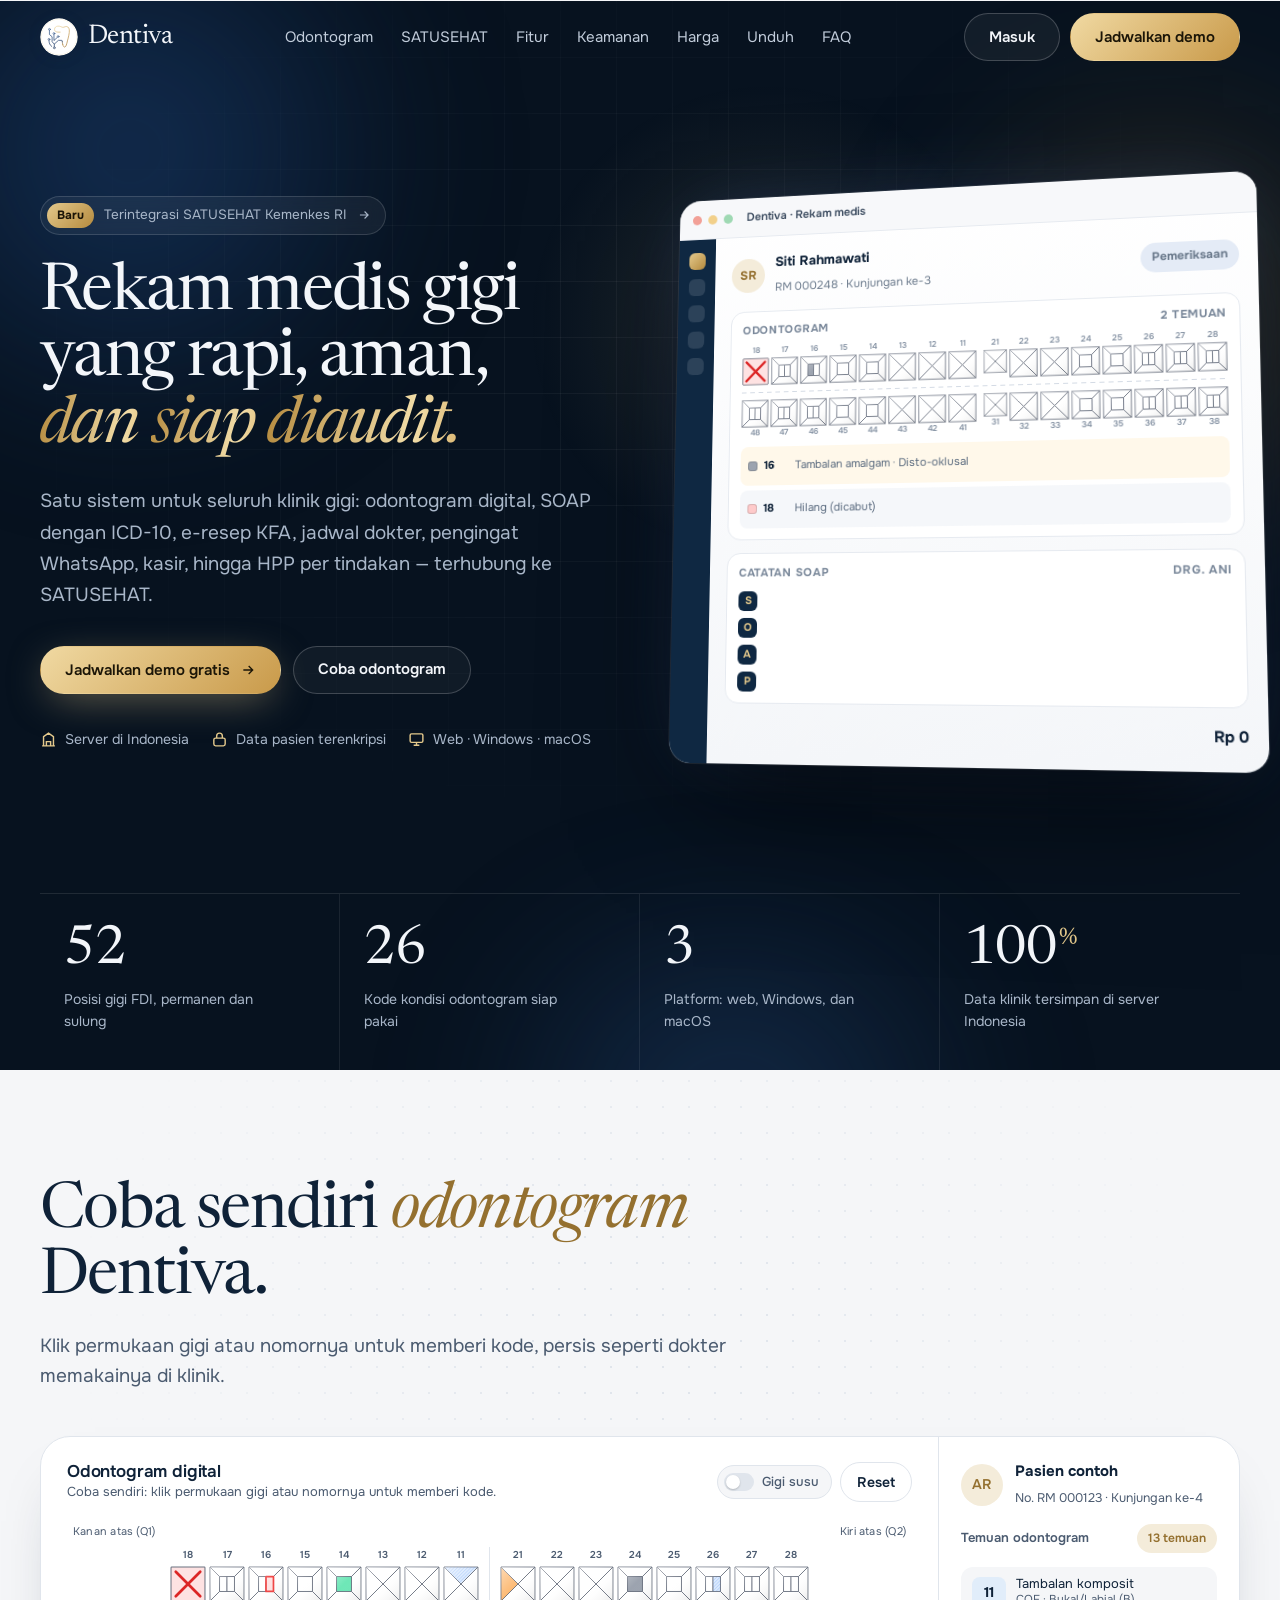
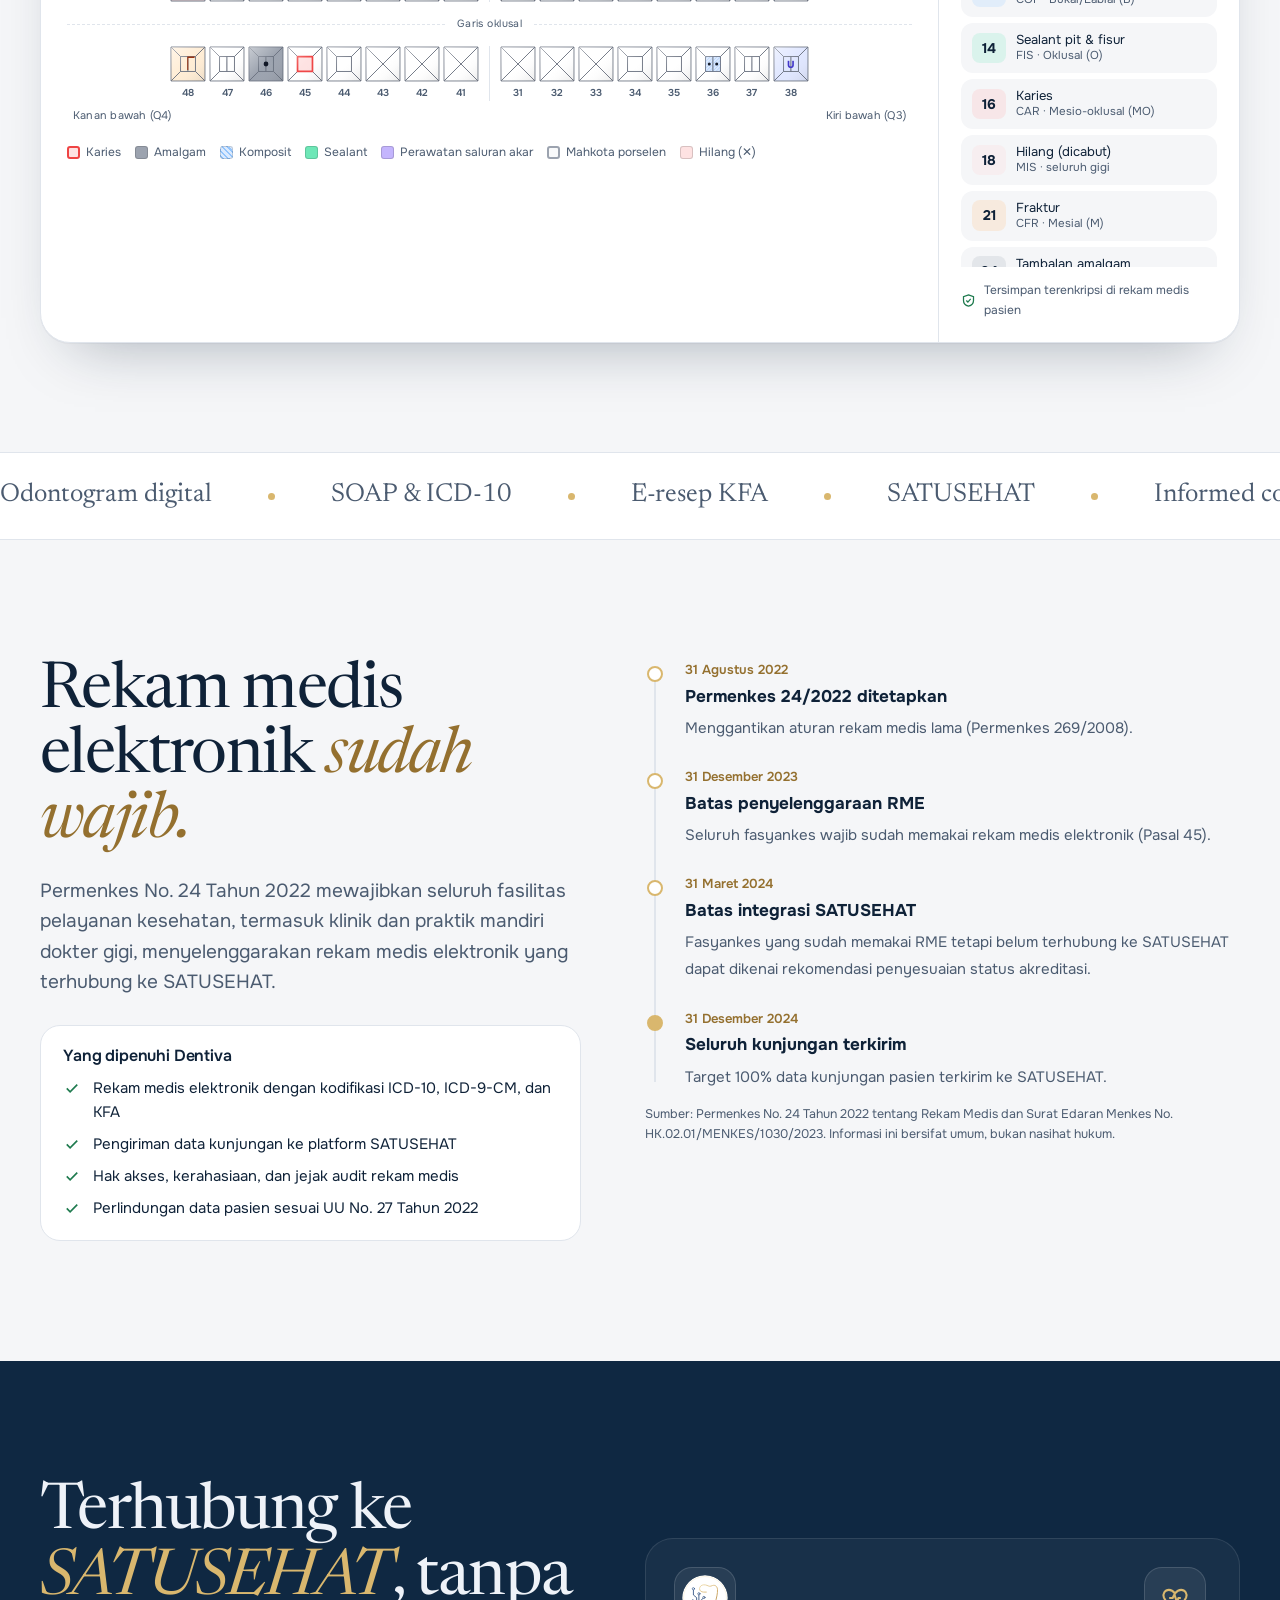
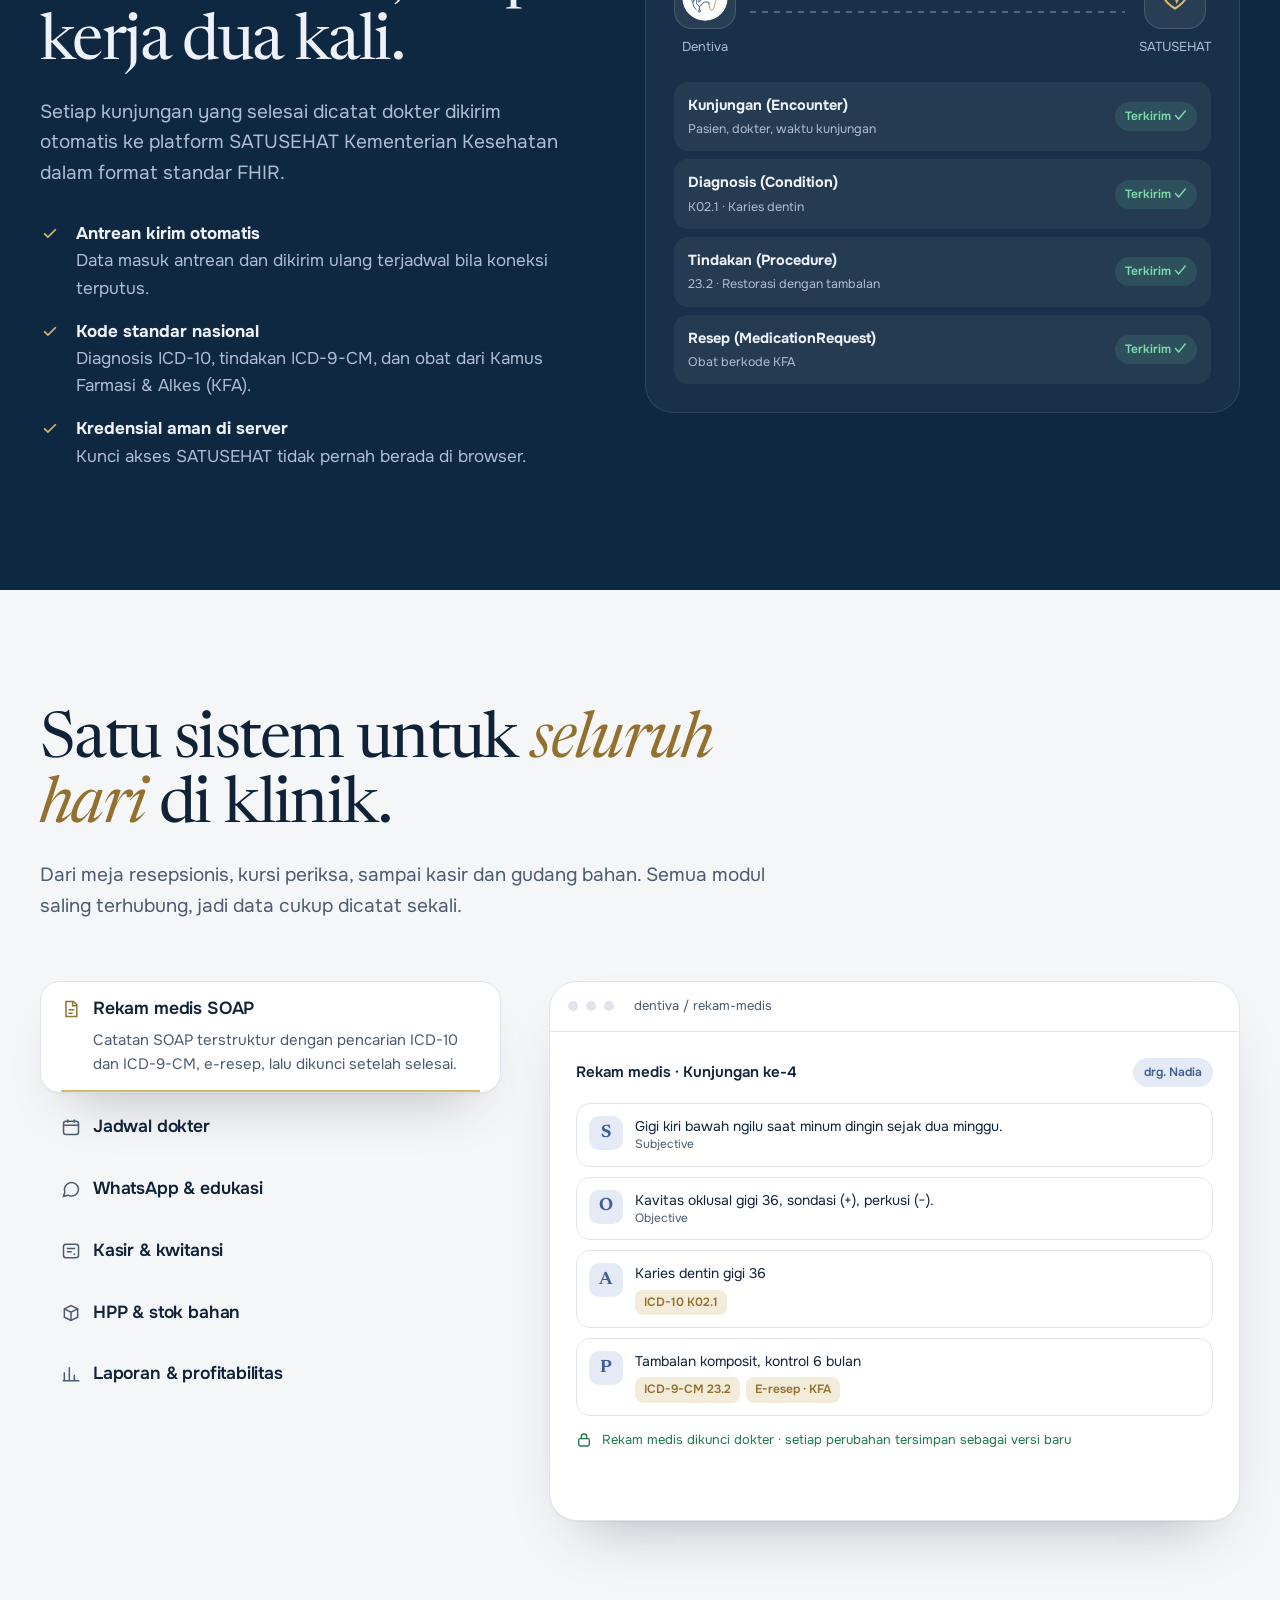
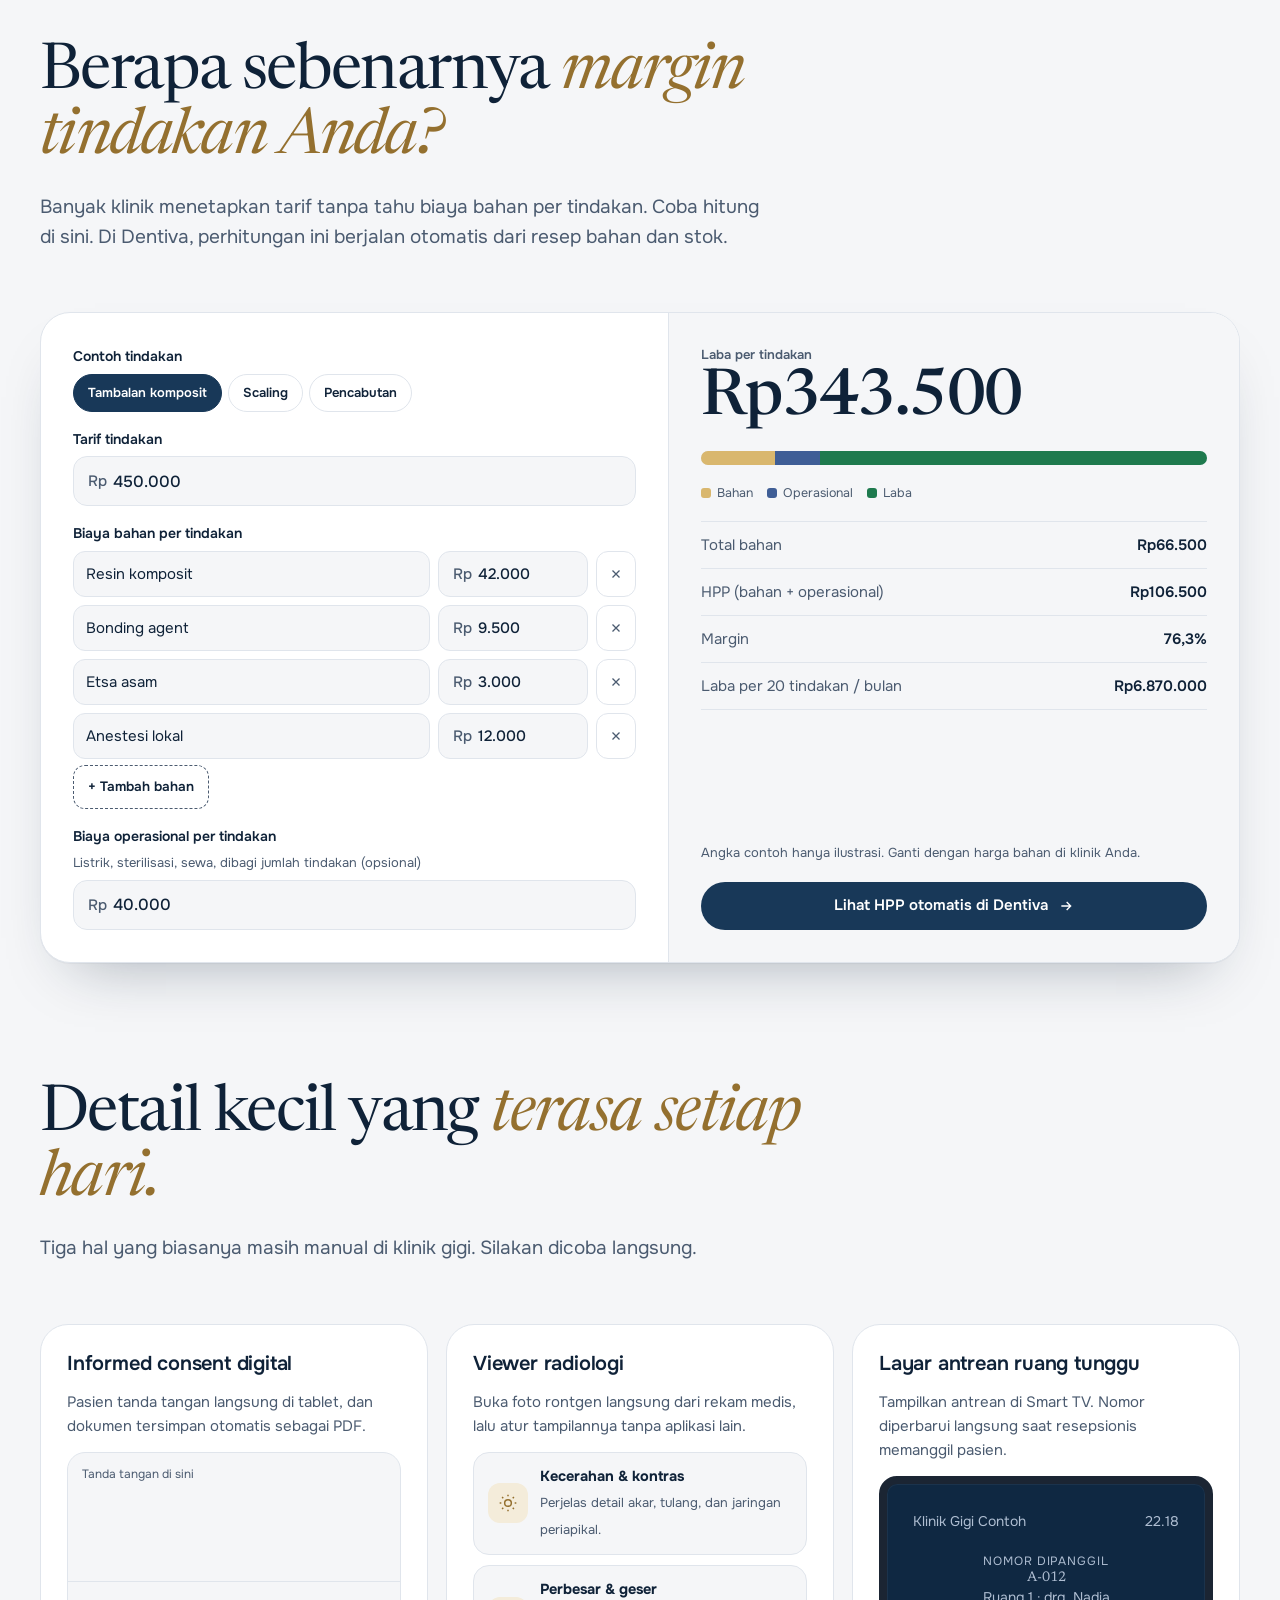
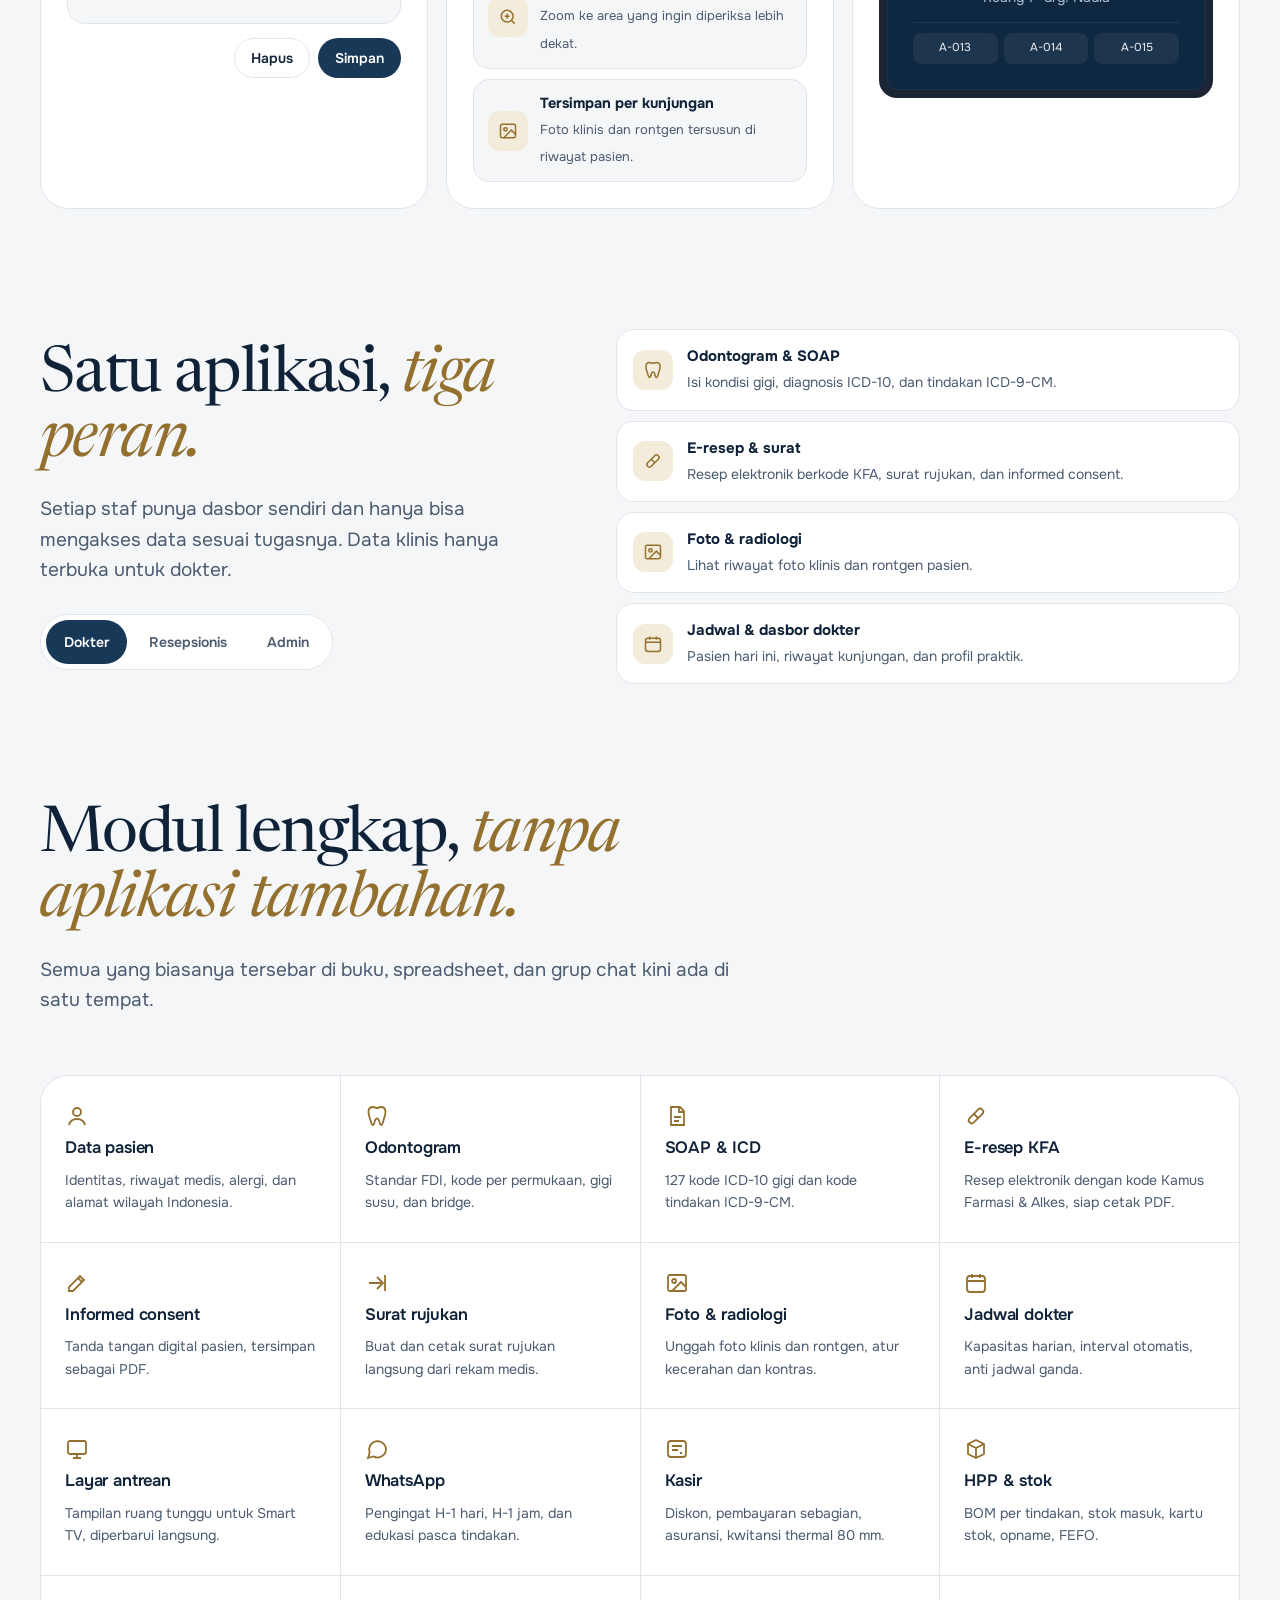
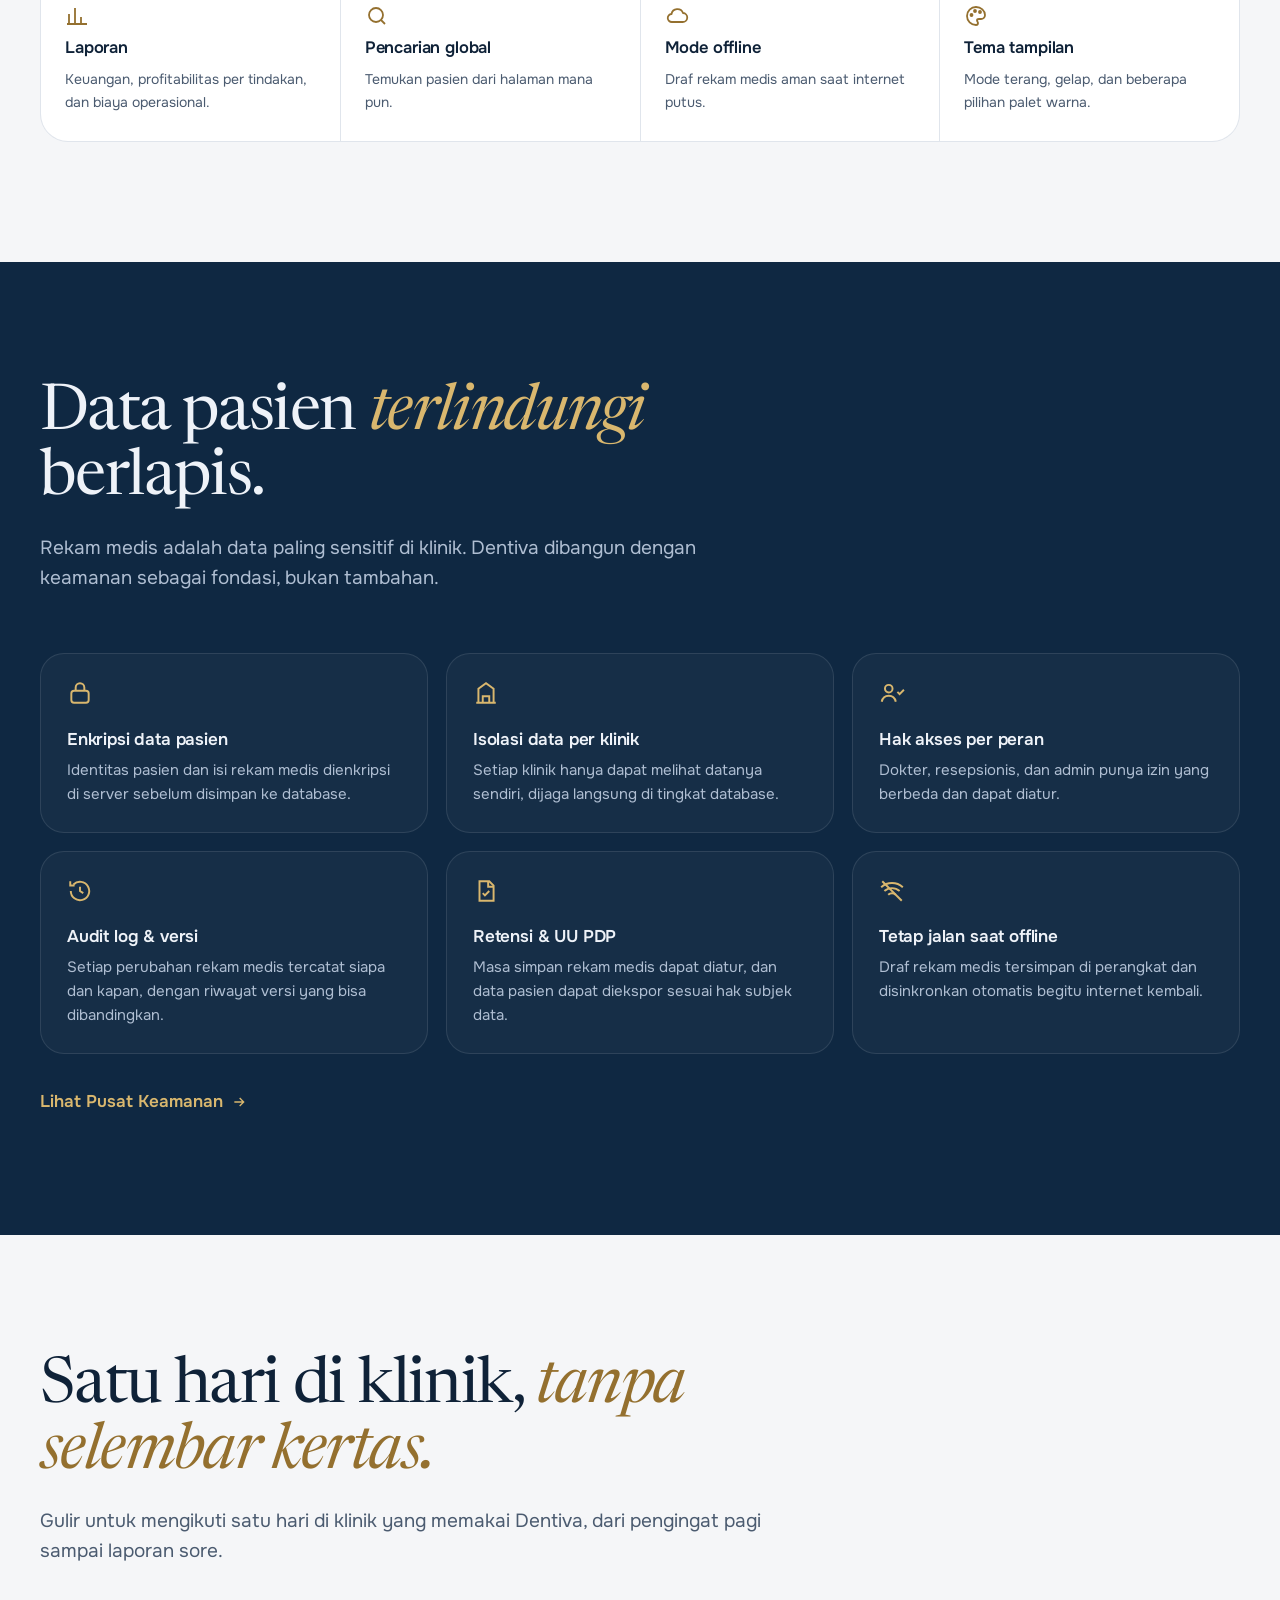
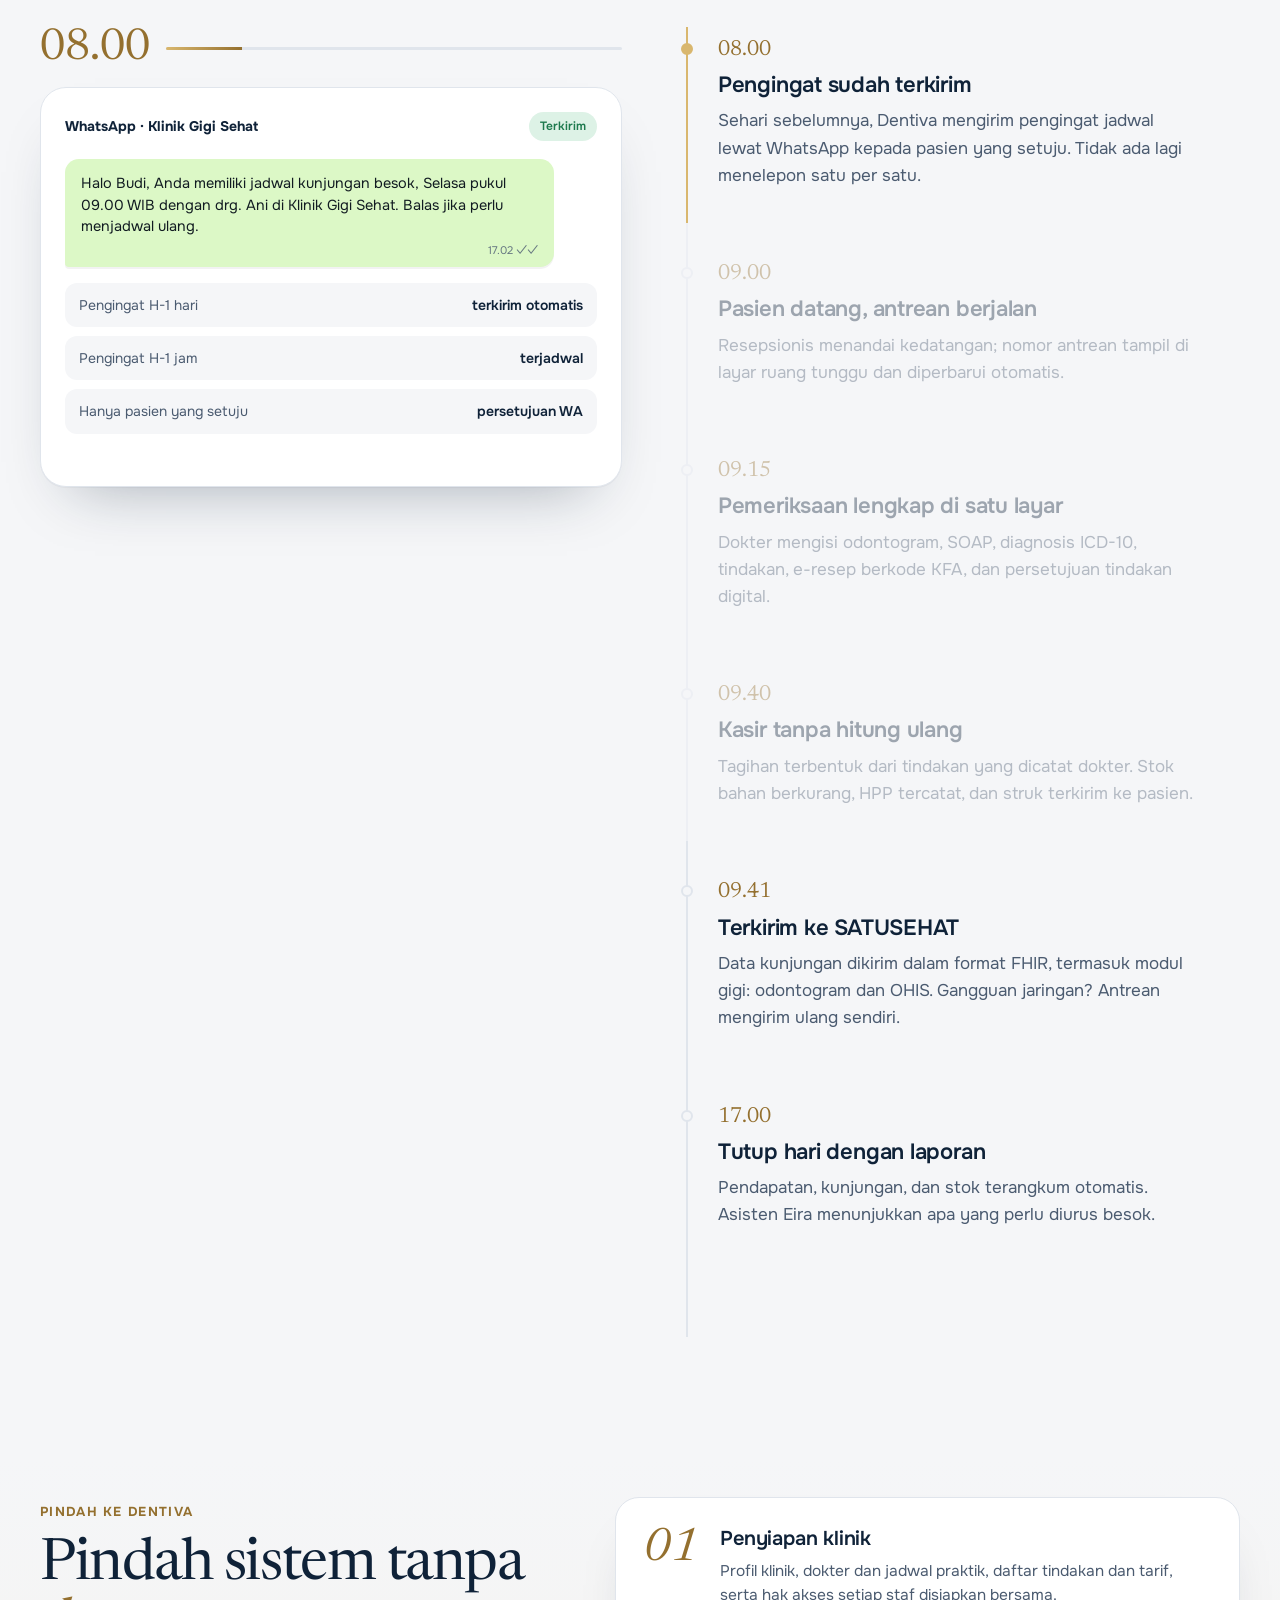
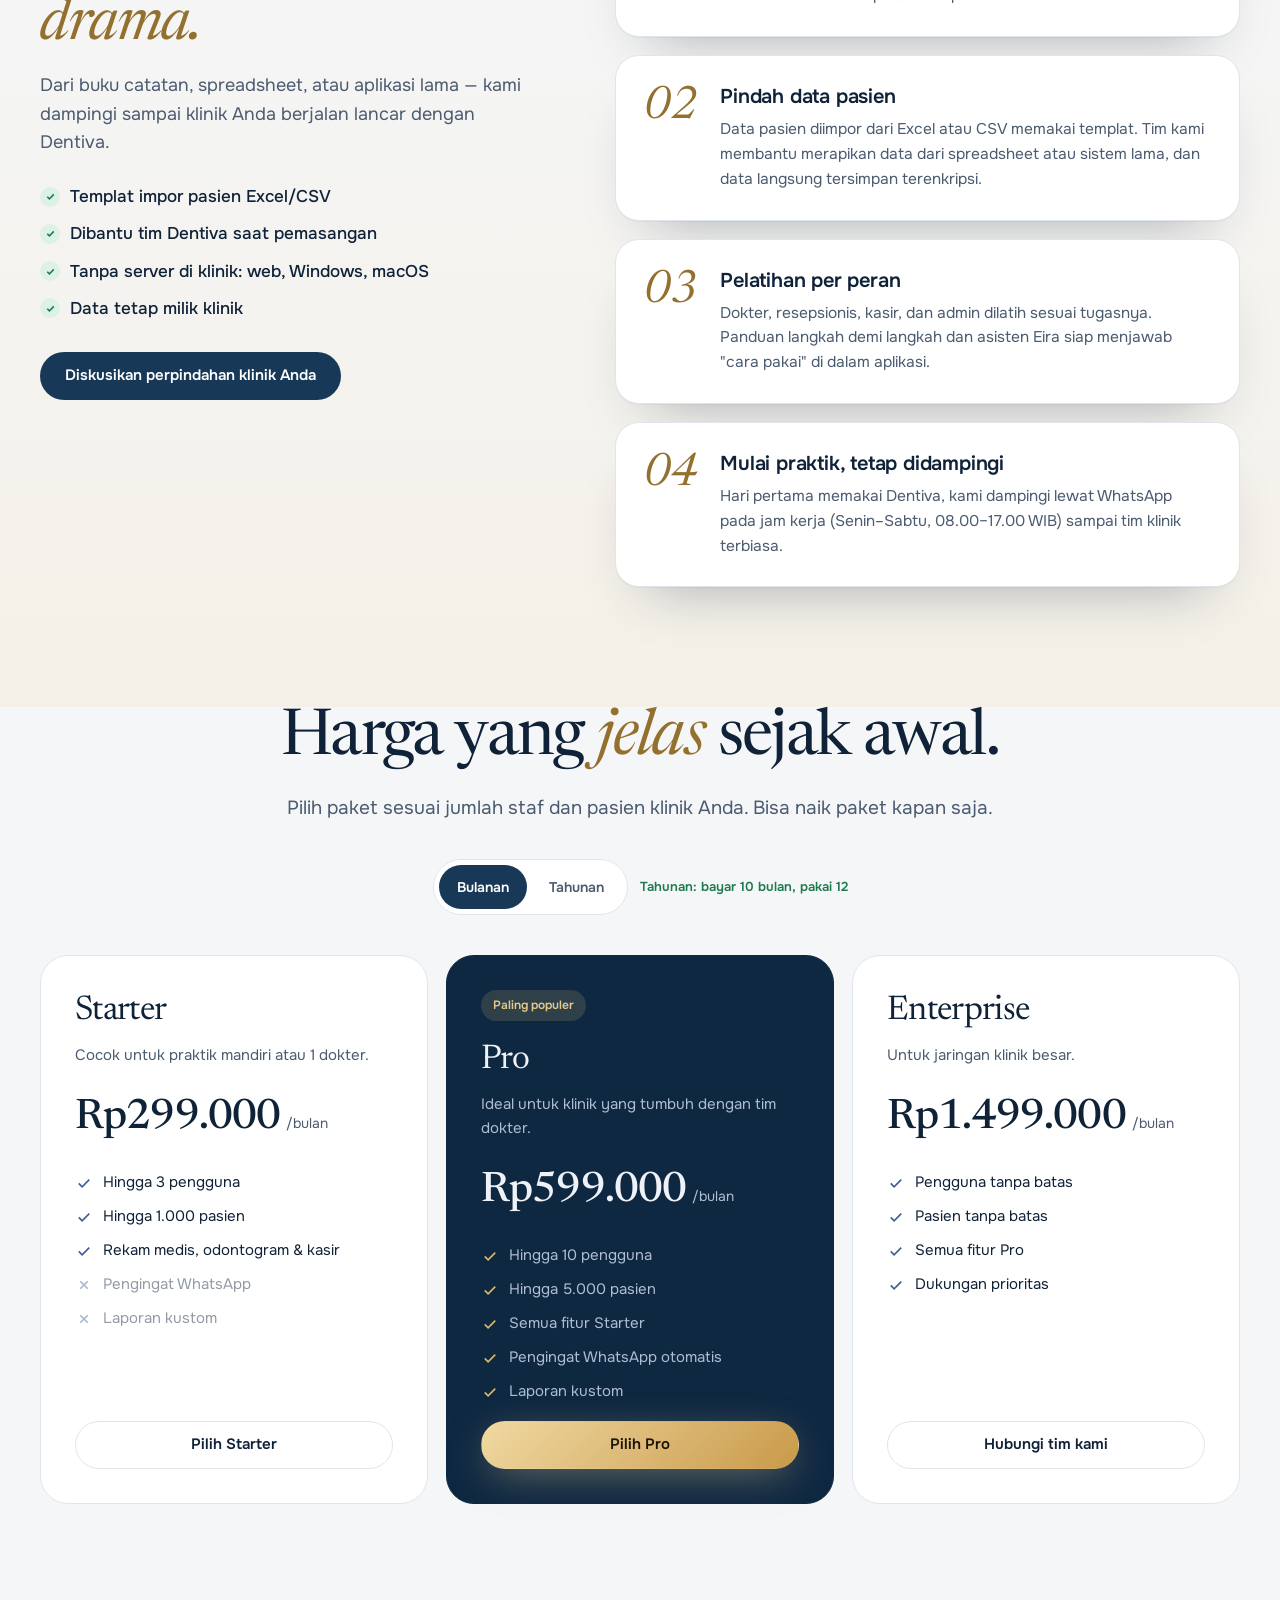
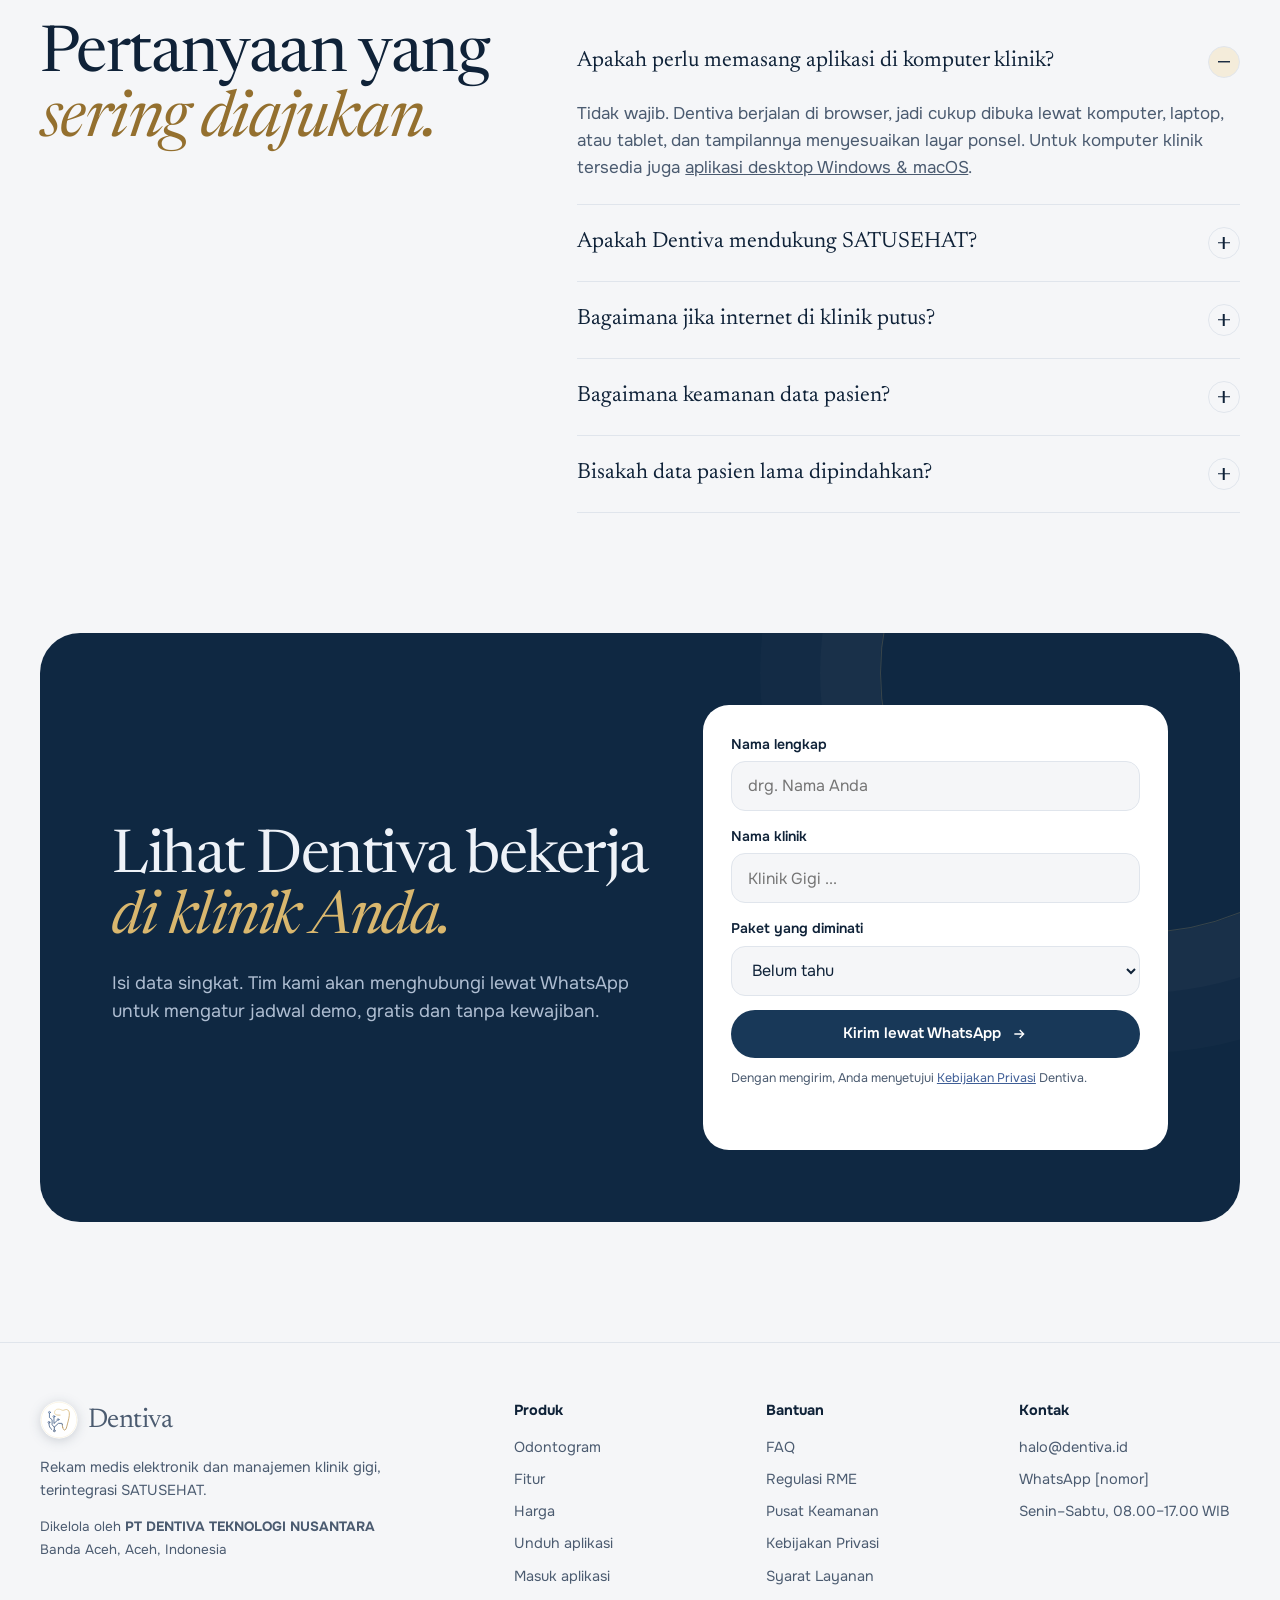
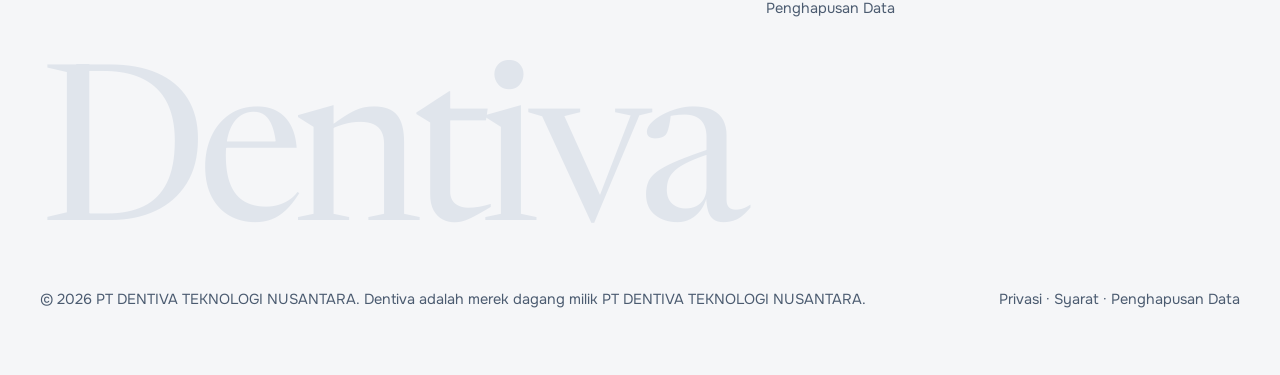
==== commit 106a54aa: "feat(beranda): mockup hero memakai odontogram & SOAP asli Dentiva - gigi digambar dengan geometri & " ====
--- a/index.html
+++ b/index.html
@@ -649,17 +649,7 @@
 .hx-st.done{background:#DDF2E6;color:#1E7A4E}
 .hx-card{border:1px solid #E6EAF0;border-radius:14px;padding:11px 12px;background:#fff}
 .hx-card h4{margin:0 0 8px;font-size:11.5px;letter-spacing:.06em;text-transform:uppercase;color:#7A889A;display:flex;justify-content:space-between}
-.hx-odo svg{display:block;width:100%;height:auto}
-.hx-odo rect{fill:#F3F5F8;stroke:#C9D2DE;stroke-width:1;transition:fill .5s var(--ease),stroke .5s}
-.hx-odo rect.car{fill:#FEE2E2;stroke:#EF4444;stroke-width:2}
-.hx-odo rect.amf{fill:#9CA3AF;stroke:#6B7280}
-.hx-odo rect.cof{fill:#BFDBFE;stroke:#3B82F6}
-.hx-odo rect.mis{fill:#FDECEC;stroke:#F3B4B4}
-.hx-odo line{stroke:#E11D48;stroke-width:2;opacity:0;transition:opacity .4s}
-.hx-odo line.on{opacity:1}
-.hx-odo .hl{animation:hxPulse 1s var(--ease)}
 @keyframes hxPulse{40%{transform:scale(1.25)}}
-.hx-odo rect{transform-box:fill-box;transform-origin:center}
 .hx-soap{display:grid;gap:7px}
 .hx-soap div{display:grid;grid-template-columns:20px 1fr;align-items:center;gap:8px;font-size:12px}
 .hx-soap b{display:grid;place-items:center;width:20px;height:20px;border-radius:6px;background:#0F2842;color:#E4C98C;font-size:11px}
@@ -841,6 +831,37 @@
   .move-steps li{padding:22px;gap:16px}
   .move-steps .mn{font-size:36px}
 }
+
+/* hero: odontogram asli */
+.ht-row{display:grid;grid-template-columns:repeat(16,1fr);gap:2px}
+.ht{display:flex;flex-direction:column;align-items:center;gap:2px;min-width:0}
+.ht.mid{margin-left:5px}
+.ht b{font-size:8.5px;font-weight:600;color:#8592A3;line-height:1}
+.ht svg{width:100%;height:auto;display:block;overflow:visible}
+.ht.hit svg{animation:htHit .9s var(--ease)}
+@keyframes htHit{0%{transform:scale(1)}35%{transform:scale(1.35);filter:drop-shadow(0 4px 8px rgba(228,201,140,.9))}100%{transform:scale(1)}}
+.ht-occ{height:1px;margin:7px 0;background:repeating-linear-gradient(90deg,#D3DAE4 0 5px,transparent 5px 9px)}
+.hx-finds{list-style:none;margin:10px 0 0;padding:0;display:grid;gap:5px;min-height:84px}
+.hx-finds li{display:grid;grid-template-columns:10px 26px 1fr;align-items:center;gap:7px;padding:5px 8px;border-radius:8px;background:#F5F7FA;font-size:11.5px}
+.hx-finds li.new{animation:htIn .5s var(--ease);background:#FFF8EA}
+@keyframes htIn{from{opacity:0;transform:translateY(-6px)}}
+.hx-finds i{width:10px;height:10px;border-radius:3px;border:1px solid rgba(0,0,0,.15)}
+.hx-finds b{font-weight:700}
+.hx-finds span{color:#5B6B7F;white-space:nowrap;overflow:hidden;text-overflow:ellipsis}
+.hx-soap p{margin:0;font-size:12px;line-height:1.45;color:#2B3A4E;min-height:1.45em}
+.hx-soap p.typing::after{content:"";display:inline-block;width:1.5px;height:1em;margin-left:1px;vertical-align:-2px;background:#3F5E96;animation:blink .8s steps(2) infinite}
+.hx-soap div{align-items:start}
+
+/* hero: mockup lebih besar agar detail permukaan gigi terbaca */
+.hx-body{grid-template-columns:40px 1fr}
+@media (max-width:640px){.hx-body{grid-template-columns:1fr}.ht b{font-size:7px}.ht-row{gap:1px}.ht.mid{margin-left:3px}}
+.hx-side i{width:18px;height:18px;border-radius:6px}
+@media (min-width:1200px){
+  .hx-in{grid-template-columns:1fr 1fr;gap:40px}
+  .hx-stage{margin-right:max(calc((1200px - 100vw) / 2 + 24px),-140px)}
+  .hx-chip.c2{right:12px}
+  .hx-chip.c3{right:8px}
+}
 </style>
 </head>
 <body>
@@ -907,9 +928,9 @@
             <div class="hx-side"><i class="on"></i><i></i><i></i><i></i><i></i></div>
             <div class="hx-main">
               <div class="hx-pt"><div class="av">SR</div><div><b>Siti Rahmawati</b><span>RM 000248 · Kunjungan ke-3</span></div><span class="hx-st" id="hxSt">Pemeriksaan</span></div>
-              <div class="hx-card hx-odo"><h4><span>Odontogram</span><span id="hxCnt">0 temuan</span></h4><svg id="hxOdo" viewBox="0 0 328 60"></svg></div>
-              <div class="hx-card"><h4><span>Catatan SOAP</span><span>dr. gigi</span></h4>
-                <div class="hx-soap"><div><b>S</b><span style="width:86%"></span></div><div><b>O</b><span style="width:72%"></span></div><div><b>A</b><span style="width:58%"></span></div><div><b>P</b><span style="width:80%"></span></div></div>
+              <div class="hx-card hx-odo"><h4><span>Odontogram</span><span id="hxCnt">0 temuan</span></h4><div class="ht-row" id="hxUp"></div><div class="ht-occ"></div><div class="ht-row lo" id="hxLo"></div><ul class="hx-finds" id="hxFinds"></ul></div>
+              <div class="hx-card"><h4><span>Catatan SOAP</span><span>drg. Ani</span></h4>
+                <div class="hx-soap"><div><b>S</b><p data-t="Ngilu gigi kiri bawah saat minum dingin, sejak ±2 minggu."></p></div><div><b>O</b><p data-t="36 karies dentin mesio-oklusal, sondasi (+), perkusi (−)."></p></div><div><b>A</b><p data-t="K02.1 Karies dentin gigi 36."></p></div><div><b>P</b><p data-t="Tumpatan komposit 36 (ICD-9-CM 23.2), kontrol 6 bulan."></p></div></div>
               </div>
               <div class="hx-ft"><span class="hx-icd" id="hxIcd">K02.1 · Karies dentin</span><span class="hx-total" id="hxTotal">Rp 0</span></div>
             </div>
@@ -1880,7 +1901,8 @@
 })();
 </script>
 <script>
-/* Hero sinematik: navigasi gelap, mockup aplikasi yang "hidup", kemiringan mengikuti kursor, angka naik. */
+/* Hero sinematik: navigasi gelap, mockup rekam medis dengan odontogram ASLI Dentiva (geometri & kode warna
+   dari Tooth.jsx / OdontogramData.js), SOAP yang terketik, kemiringan mengikuti kursor, angka naik. */
 (function(){
   "use strict";
   var hx=document.getElementById("beranda");
@@ -1891,24 +1913,75 @@
   function navState(){ nav.classList.toggle("on-dark", hx.getBoundingClientRect().bottom>nav.offsetHeight+24); }
   addEventListener("scroll",navState,{passive:true}); navState();
 
-  // ── odontogram mini ──
-  var NS="http://www.w3.org/2000/svg", svg=document.getElementById("hxOdo"), teeth={};
-  var UP=[18,17,16,15,14,13,12,11,21,22,23,24,25,26,27,28], LO=[48,47,46,45,44,43,42,41,31,32,33,34,35,36,37,38];
-  function row(list,y){ list.forEach(function(n,i){
-    var x=2+i*20+(i>7?4:0), r=document.createElementNS(NS,"rect");
-    r.setAttribute("x",x); r.setAttribute("y",y); r.setAttribute("width",17); r.setAttribute("height",24); r.setAttribute("rx",5);
-    svg.appendChild(r); teeth[n]={r:r,x:x,y:y};
-  }); }
-  row(UP,2); row(LO,34);
-  var miss=[];
-  ["M","N"].forEach(function(k,i){ var t=teeth[18], l=document.createElementNS(NS,"line");
-    l.setAttribute("x1",t.x+3); l.setAttribute("x2",t.x+14); l.setAttribute("y1",i?t.y+21:t.y+3); l.setAttribute("y2",i?t.y+3:t.y+21);
-    svg.appendChild(l); miss.push(l); });
-
-  var st=document.getElementById("hxSt"), cnt=document.getElementById("hxCnt"), icd=document.getElementById("hxIcd"),
-      total=document.getElementById("hxTotal"), soap=[].slice.call(hx.querySelectorAll(".hx-soap span")),
-      chips=[].slice.call(hx.querySelectorAll(".hx-chip")), coded=0;
-  function code(n,c){ var t=teeth[n].r; t.setAttribute("class",c+" hl"); coded++; cnt.textContent=coded+" temuan"; setTimeout(function(){t.setAttribute("class",c)},1000); }
+  // ── geometri & warna gigi (sama dengan demo odontogram & aplikasi) ──
+  var REND={ amf:{fill:"#9CA3AF"}, cof:{fill:"#DBEAFE",pat:1}, car:{fill:"#FEE2E2",st:"#EF4444",sw:6},
+             mis:{wf:"#FEE2E2",x:1}, fmc:{wf:"#9CA3AF"} };
+  var NAMA={ amf:"Tambalan amalgam", cof:"Tambalan komposit", car:"Karies", mis:"Hilang (dicabut)", fmc:"Mahkota logam" };
+  var SL={M:"Mesial",D:"Distal",B:"Bukal",L:"Lingual",O:"Oklusal",MO:"Mesio-oklusal",DO:"Disto-oklusal"};
+  function q(n){return Math.floor(n/10)}
+  function ttype(n){var u=n%10;if(u<=3)return "incisor";if(u<=5)return "premolar";return "molar"}
+  function isUpper(n){var Q=q(n);return Q===1||Q===2}
+  function mesR(n){var Q=q(n);return Q===1||Q===4}
+  function surfs(n){
+    var mr=mesR(n),up=isUpper(n),L=mr?"D":"M",R=mr?"M":"D",T=up?"B":"L",B=up?"L":"B",ty=ttype(n);
+    if(ty==="incisor")return[[T,"0,0 100,0 50,50"],[R,"100,0 100,100 50,50"],[B,"100,100 0,100 50,50"],[L,"0,100 0,0 50,50"]];
+    var s=[[T,"0,0 100,0 72,28 28,28"],[R,"100,0 100,100 72,72 72,28"],[B,"100,100 0,100 28,72 72,72"],[L,"0,100 0,0 28,28 28,72"]];
+    if(ty==="premolar")s.push(["O","28,28 72,28 72,72 28,72"]);
+    else{var LO=mr?"DO":"MO",RO=mr?"MO":"DO";s.push([LO,"28,28 50,28 50,72 28,72"]);s.push([RO,"50,28 72,28 72,72 50,72"])}
+    return s;
+  }
+  var state={}, el={};
+  function svg(n){
+    var c=state[n]||{s:{}},w=c.w?REND[c.w]:null,h;
+    if(w&&w.x) return '<rect x="0" y="0" width="100" height="100" rx="2" fill="'+w.wf+'" stroke="#6B7280" stroke-width="3"/><line x1="14" y1="14" x2="86" y2="86" stroke="#DC2626" stroke-width="9" stroke-linecap="round"/><line x1="86" y1="14" x2="14" y2="86" stroke="#DC2626" stroke-width="9" stroke-linecap="round"/>';
+    h='<rect x="0" y="0" width="100" height="100" rx="2" fill="'+(w&&w.wf||"#fff")+'"/>';
+    surfs(n).forEach(function(sd){
+      var r=c.s[sd[0]]?REND[c.s[sd[0]]]:null;
+      h+='<polygon points="'+sd[1]+'" fill="'+((r&&r.fill)||(w&&w.wf)||"#fff")+'" stroke="'+((r&&r.st)||"#6B7280")+'" stroke-width="'+((r&&r.sw)||3)+'" stroke-linejoin="round"/>';
+      if(r&&r.pat) h+='<polygon points="'+sd[1]+'" fill="url(#dvDiag)"/>';
+    });
+    return h+'<rect x="0" y="0" width="100" height="100" rx="2" fill="url(#dvGloss)"/>';
+  }
+  function draw(n,pulse){
+    el[n].s.innerHTML=svg(n);
+    if(pulse&&!reduce){ el[n].w.classList.remove("hit"); void el[n].w.offsetWidth; el[n].w.classList.add("hit"); }
+  }
+  function row(box,list,up){
+    list.forEach(function(n,i){
+      var w=document.createElement("div"); w.className="ht"+(i===8?" mid":"");
+      var s=document.createElementNS("http://www.w3.org/2000/svg","svg"); s.setAttribute("viewBox","-3 -3 106 106");
+      var b=document.createElement("b"); b.textContent=n;
+      if(up){ w.appendChild(b); w.appendChild(s); } else { w.appendChild(s); w.appendChild(b); }
+      box.appendChild(w); el[n]={w:w,s:s}; draw(n);
+    });
+  }
+  row(document.getElementById("hxUp"),[18,17,16,15,14,13,12,11,21,22,23,24,25,26,27,28],true);
+  row(document.getElementById("hxLo"),[48,47,46,45,44,43,42,41,31,32,33,34,35,36,37,38],false);
+
+  var st=document.getElementById("hxSt"), cnt=document.getElementById("hxCnt"), finds=document.getElementById("hxFinds"),
+      icd=document.getElementById("hxIcd"), total=document.getElementById("hxTotal"),
+      soap=[].slice.call(hx.querySelectorAll(".hx-soap p")), chips=[].slice.call(hx.querySelectorAll(".hx-chip")), found=[];
+  var SW={amf:"#9CA3AF",cof:"#93C5FD",car:"#FCA5A5",mis:"#FECACA",fmc:"#9CA3AF"};
+  function listFinds(){
+    cnt.textContent=found.length+" temuan";
+    finds.innerHTML=found.slice(-3).reverse().map(function(f,i){
+      return '<li'+(i===0?' class="new"':'')+'><i style="background:'+SW[f.c]+'"></i><b>'+f.n+'</b><span>'+NAMA[f.c]+(f.k?' · '+SL[f.k]:'')+'</span></li>';
+    }).join("");
+  }
+  function code(n,k,c){
+    if(!state[n]) state[n]={s:{}};
+    if(k) state[n].s[k]=c; else state[n].w=c;
+    var ex=found.filter(function(f){return f.n===n&&f.k===k})[0];
+    if(ex) ex.c=c; else found.push({n:n,k:k,c:c});
+    if(ex){ found.splice(found.indexOf(ex),1); found.push(ex); }
+    draw(n,true); listFinds();
+  }
+  function type(p){
+    var t=p.dataset.t;
+    if(reduce){ p.textContent=t; return; }
+    var i=0; p.classList.add("typing");
+    (function f(){ i+=2; p.textContent=t.slice(0,i); if(i<t.length) p._tm=setTimeout(f,22); else p.classList.remove("typing"); })();
+  }
   function chip(i){ chips[i].classList.add("on"); }
   function rupiah(v){ return "Rp "+Math.round(v).toLocaleString("id-ID"); }
   function countTo(el,to,ms,fmt){
@@ -1916,30 +1989,33 @@
     var t0=performance.now(); (function f(t){ var p=Math.min(1,(t-t0)/ms), e=1-Math.pow(1-p,3); el.innerHTML=fmt(to*e); if(p<1) requestAnimationFrame(f); })(t0);
   }
   function reset(){
-    Object.keys(teeth).forEach(function(n){ teeth[n].r.removeAttribute("class"); });
-    miss.forEach(function(l){ l.classList.remove("on"); }); soap.forEach(function(s){ s.classList.remove("on"); });
+    state={}; found=[]; Object.keys(el).forEach(function(n){ draw(+n); }); listFinds();
+    soap.forEach(function(p){ clearTimeout(p._tm); p.textContent=""; p.classList.remove("typing"); });
     chips.forEach(function(c){ c.classList.remove("on"); }); icd.classList.remove("on");
-    st.textContent="Pemeriksaan"; st.classList.remove("done"); total.textContent="Rp 0"; coded=0; cnt.textContent="0 temuan";
+    st.textContent="Pemeriksaan"; st.classList.remove("done"); total.textContent="Rp 0";
   }
   var STEPS=[
     reset,
-    function(){ code(36,"car"); },
-    function(){ code(16,"amf"); },
-    function(){ code(46,"cof"); },
-    function(){ code(18,"mis"); miss.forEach(function(l){ l.classList.add("on"); }); },
-    function(){ soap[0].classList.add("on"); },
-    function(){ soap[1].classList.add("on"); st.textContent="Diagnosis"; },
-    function(){ soap[2].classList.add("on"); icd.classList.add("on"); },
-    function(){ soap[3].classList.add("on"); st.textContent="Selesai"; st.classList.add("done"); chip(0); },
+    function(){ code(18,null,"mis"); },
+    function(){ code(16,"DO","amf"); },
+    function(){ code(26,null,"fmc"); },
+    function(){ code(46,"MO","cof"); },
+    function(){ code(36,"MO","car"); },
+    function(){ type(soap[0]); },
+    function(){ type(soap[1]); },
+    function(){ type(soap[2]); icd.classList.add("on"); st.textContent="Diagnosis"; },
+    function(){ type(soap[3]); },
+    null,
+    function(){ code(36,"MO","cof"); st.textContent="Selesai"; st.classList.add("done"); chip(0); },
     function(){ countTo(total,450000,900,rupiah); chip(2); },
     function(){ chip(3); },
     function(){ chip(1); },
-    null,null,null,null,null
+    null,null,null,null
   ];
-  if(reduce){ STEPS.forEach(function(f){ f&&f(); }); }
+  if(reduce){ STEPS.forEach(function(f,i){ if(f&&i) f(); }); }
   else{
     var i=0, timer=null, vis=false;
-    function tick(){ var f=STEPS[i]; f&&f(); i=(i+1)%STEPS.length; timer=setTimeout(tick,i===1?700:950); }
+    function tick(){ var f=STEPS[i]; f&&f(); i=(i+1)%STEPS.length; timer=setTimeout(tick,i===1?600:(i>=7&&i<=11?1500:1000)); }
     function run(on){ if(on&&!timer) tick(); if(!on&&timer){ clearTimeout(timer); timer=null; } }
     new IntersectionObserver(function(es){ vis=es[0].isIntersecting; run(vis&&!document.hidden); },{threshold:.2}).observe(hx);
     document.addEventListener("visibilitychange",function(){ run(vis&&!document.hidden); });
@@ -1952,7 +2028,7 @@
     hx.addEventListener("pointermove",function(e){
       if(raf) return; raf=requestAnimationFrame(function(){ raf=0;
         var b=hx.getBoundingClientRect(), px=(e.clientX-b.left)/b.width, py=(e.clientY-b.top)/b.height;
-        app.style.setProperty("--ry",((px-.5)*16-6).toFixed(2)+"deg"); app.style.setProperty("--rx",((.5-py)*10+4).toFixed(2)+"deg");
+        app.style.setProperty("--ry",((px-.5)*12-5).toFixed(2)+"deg"); app.style.setProperty("--rx",((.5-py)*8+3).toFixed(2)+"deg");
         spot.style.setProperty("--sx",(px*100).toFixed(1)+"%"); spot.style.setProperty("--sy",(py*100).toFixed(1)+"%");
       });
     });
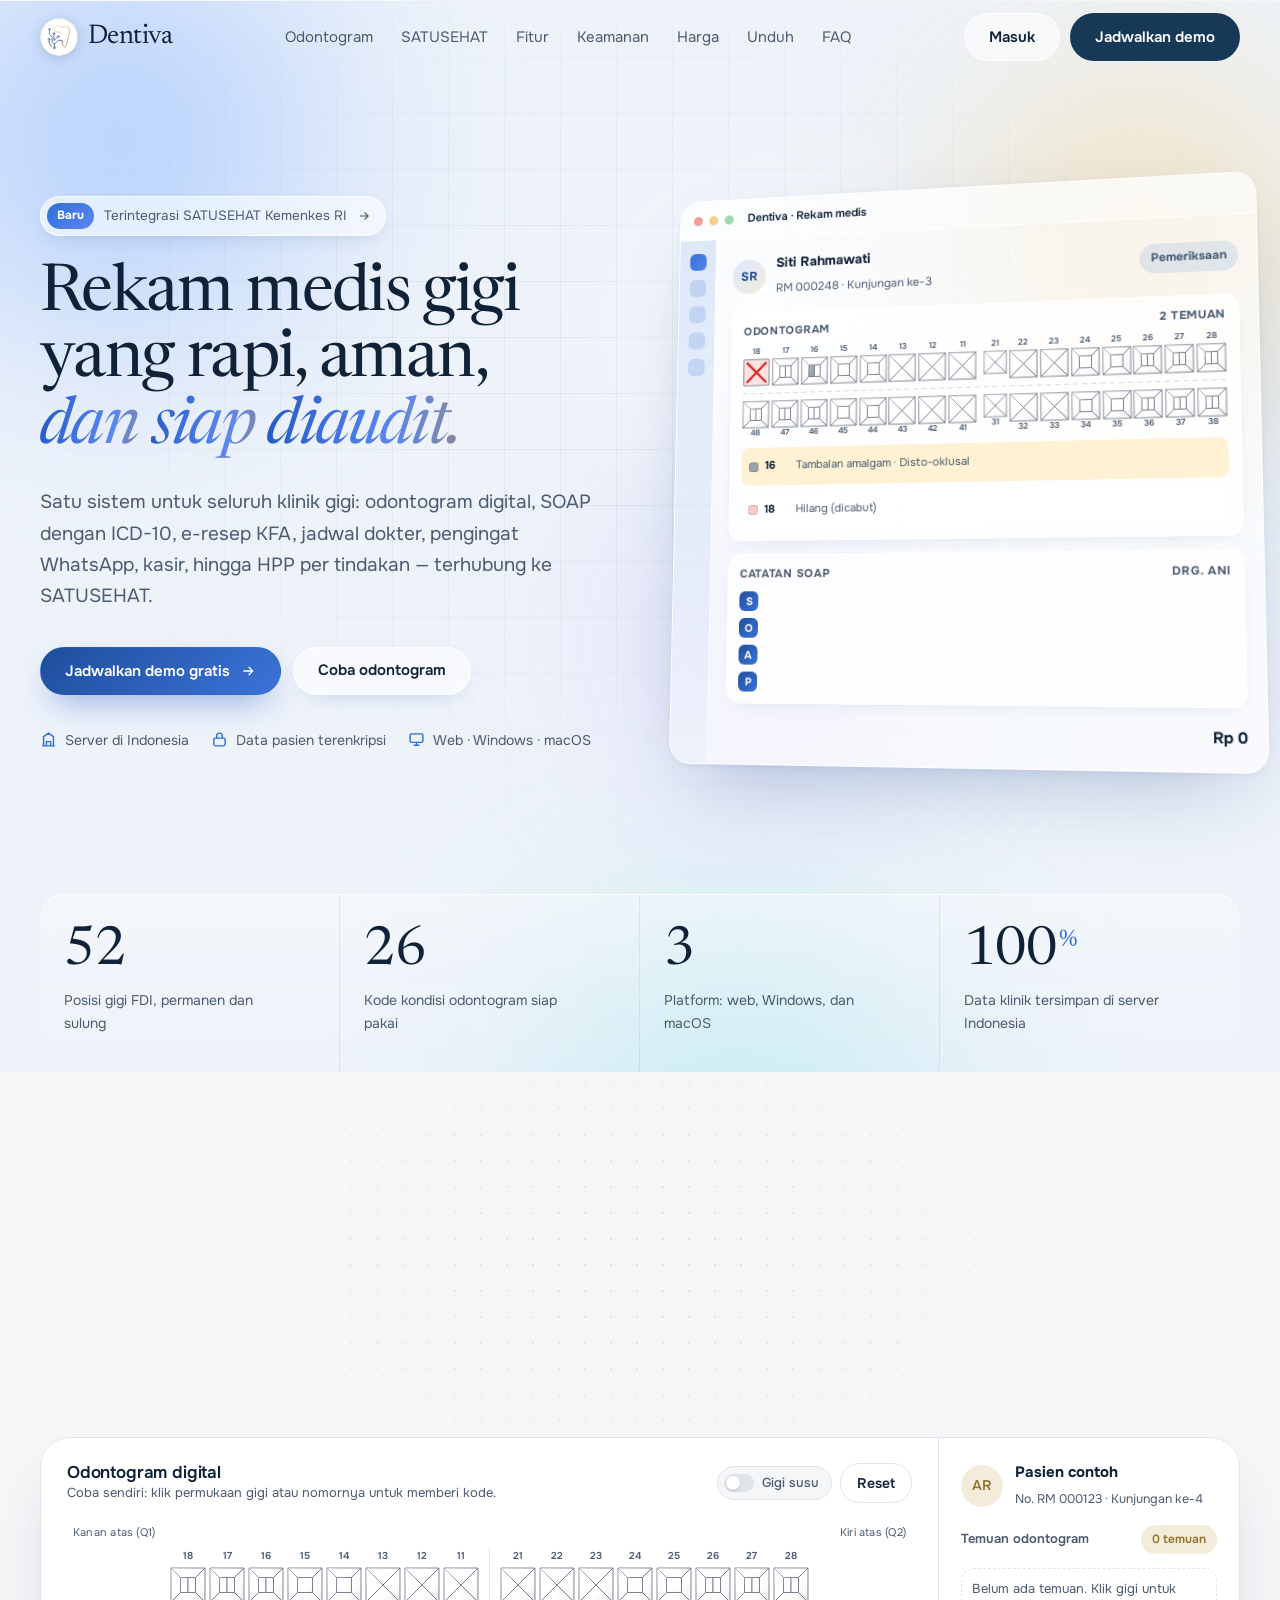
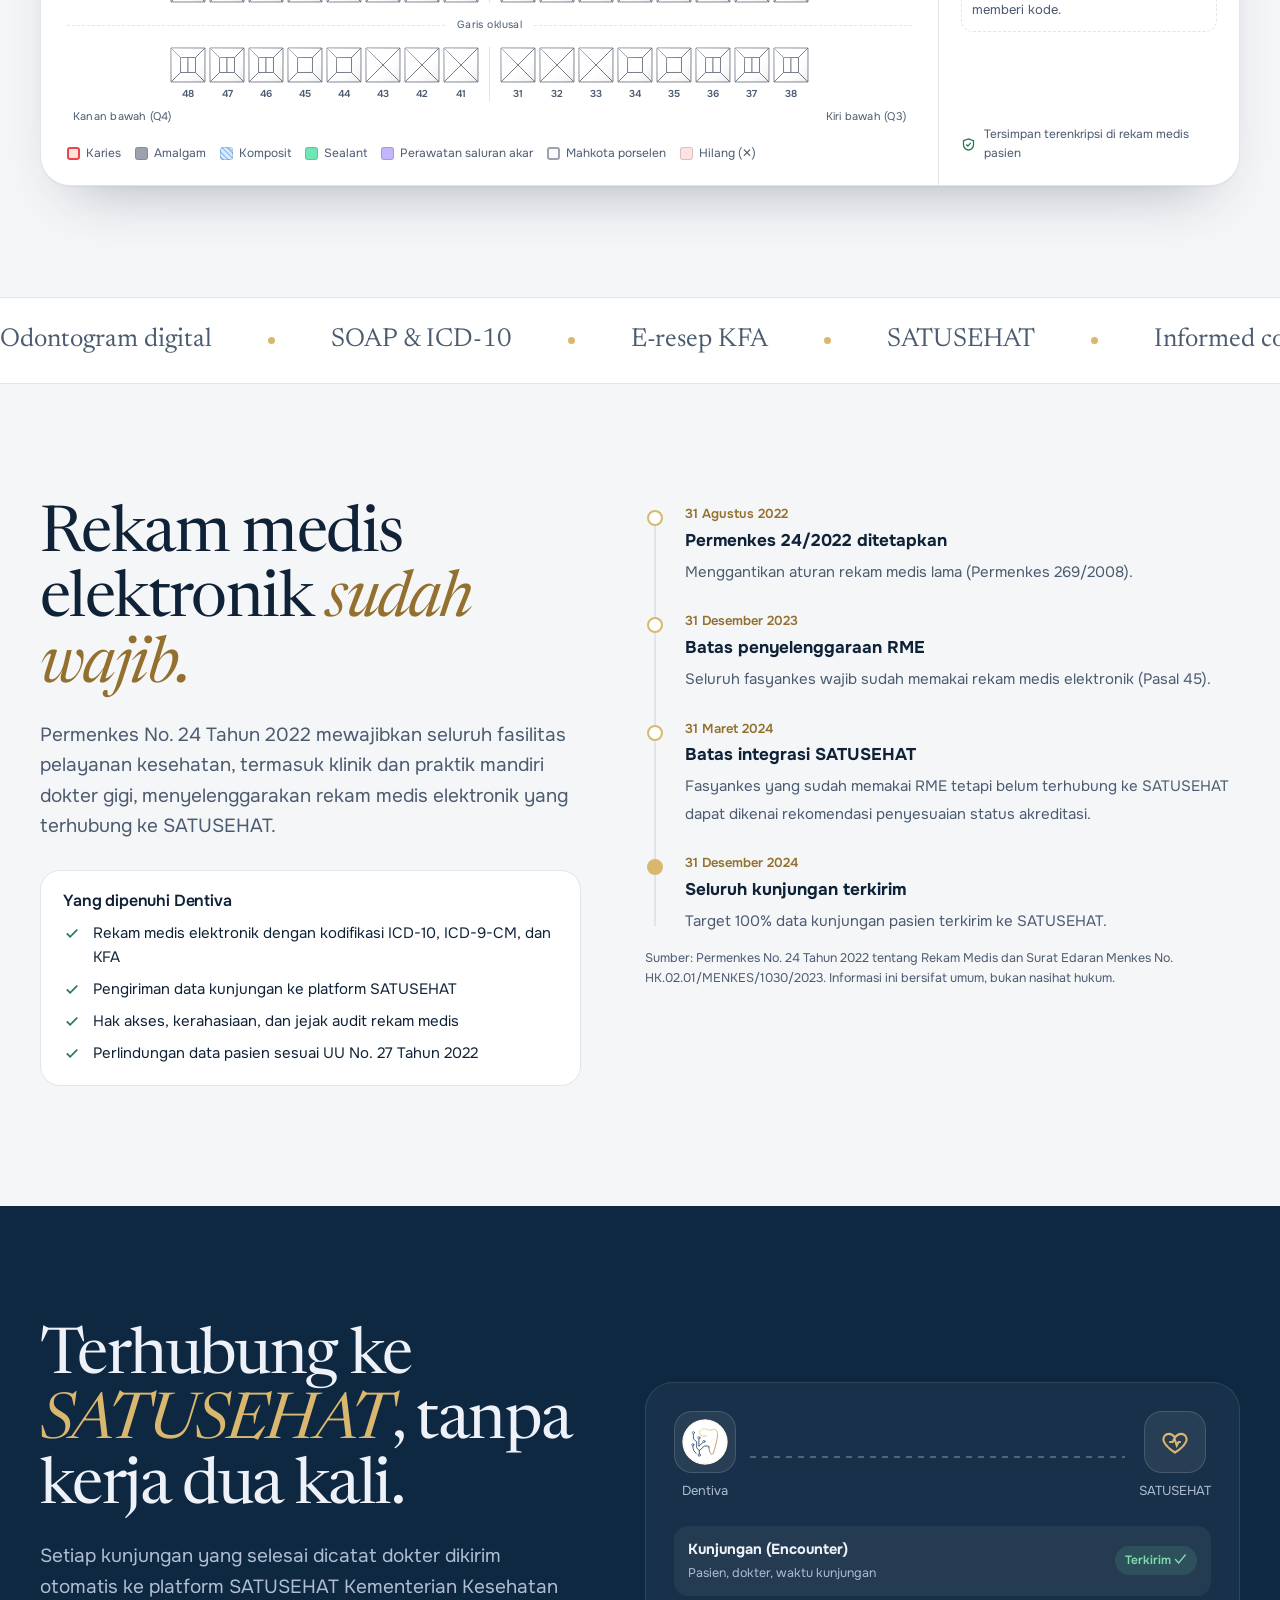
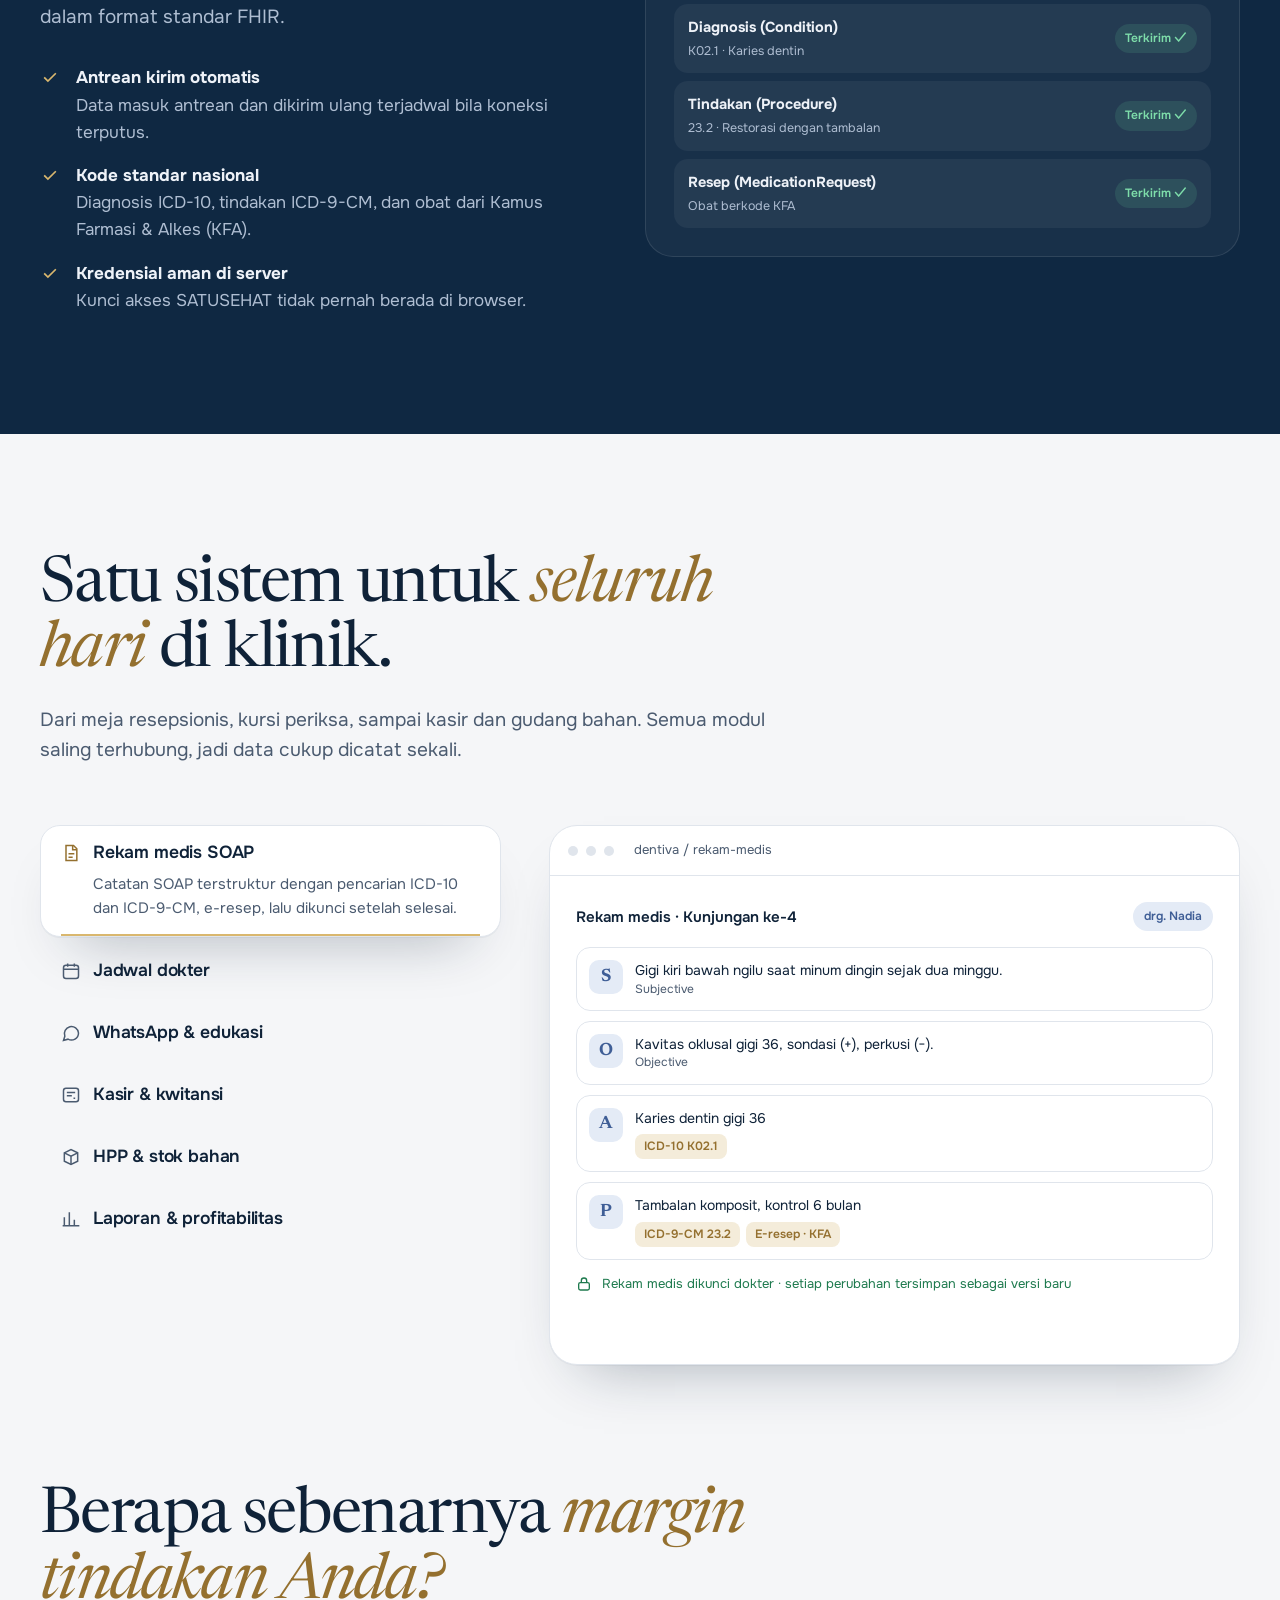
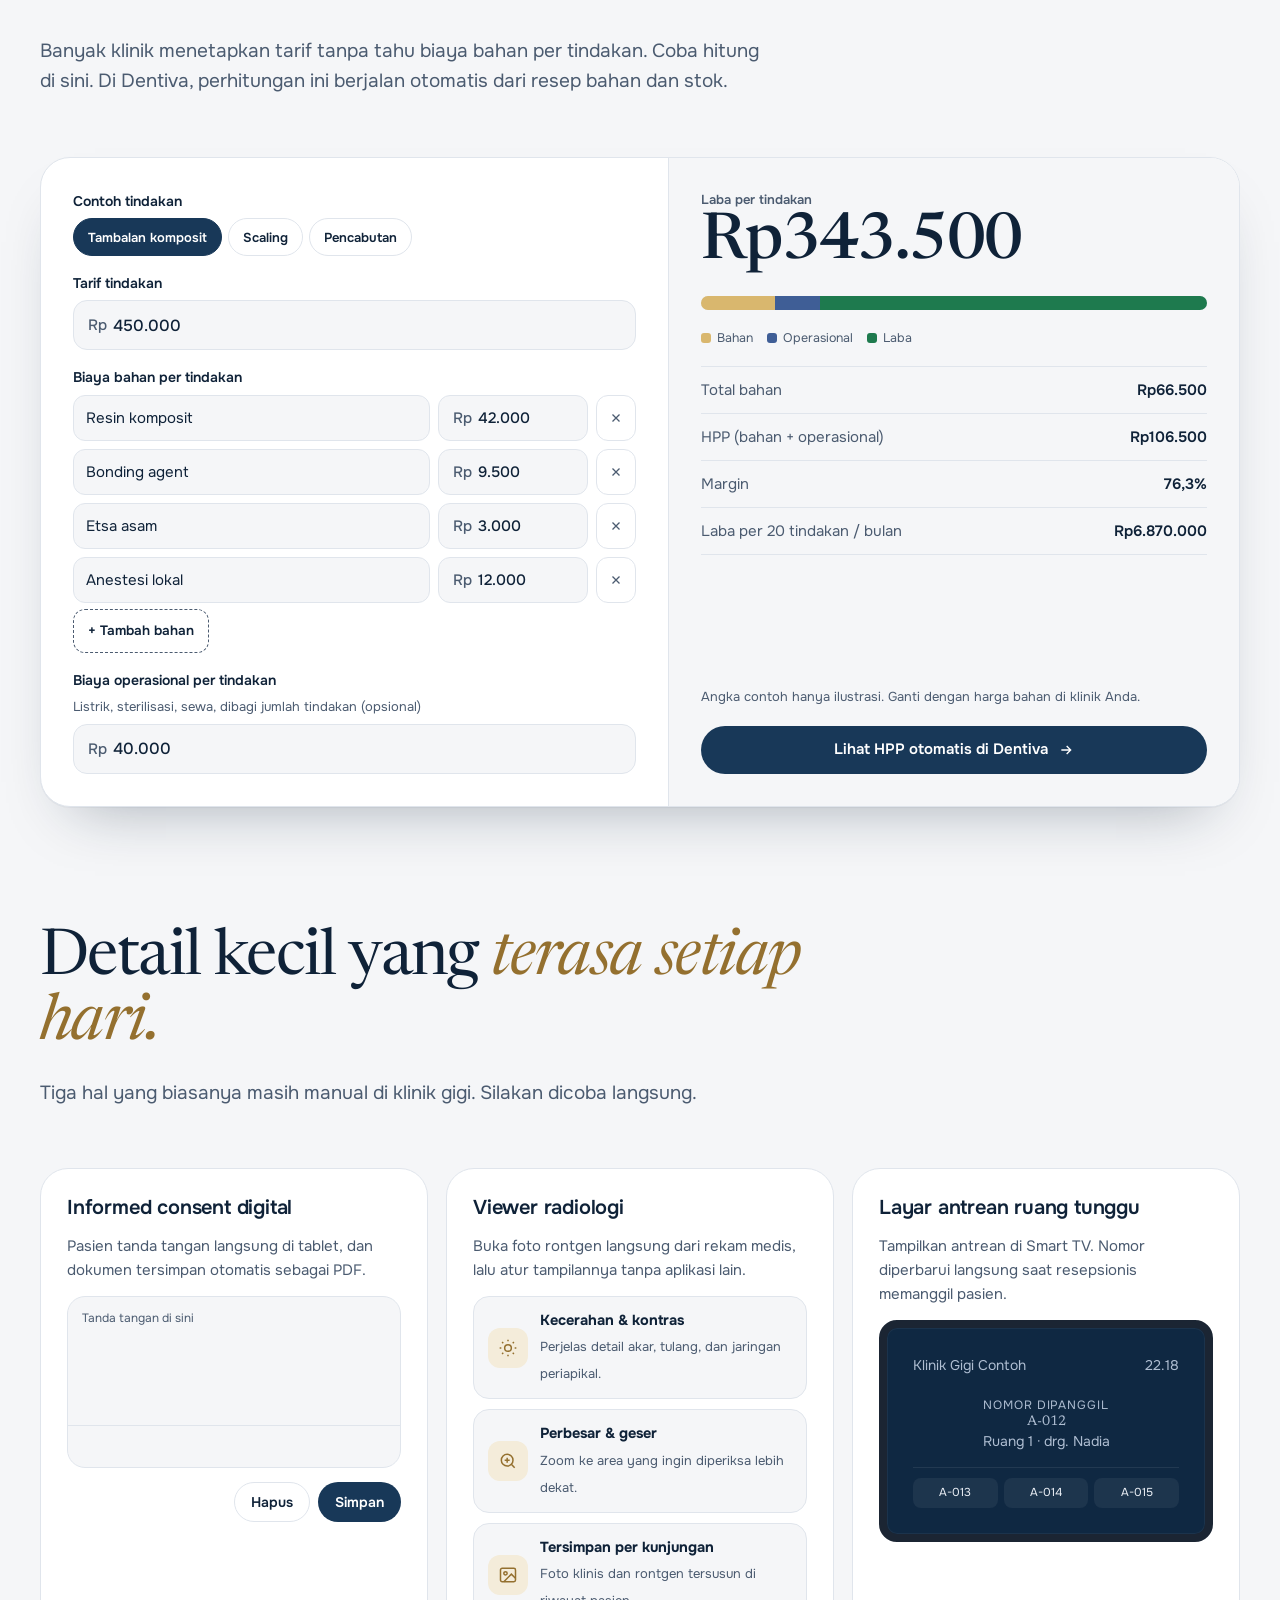
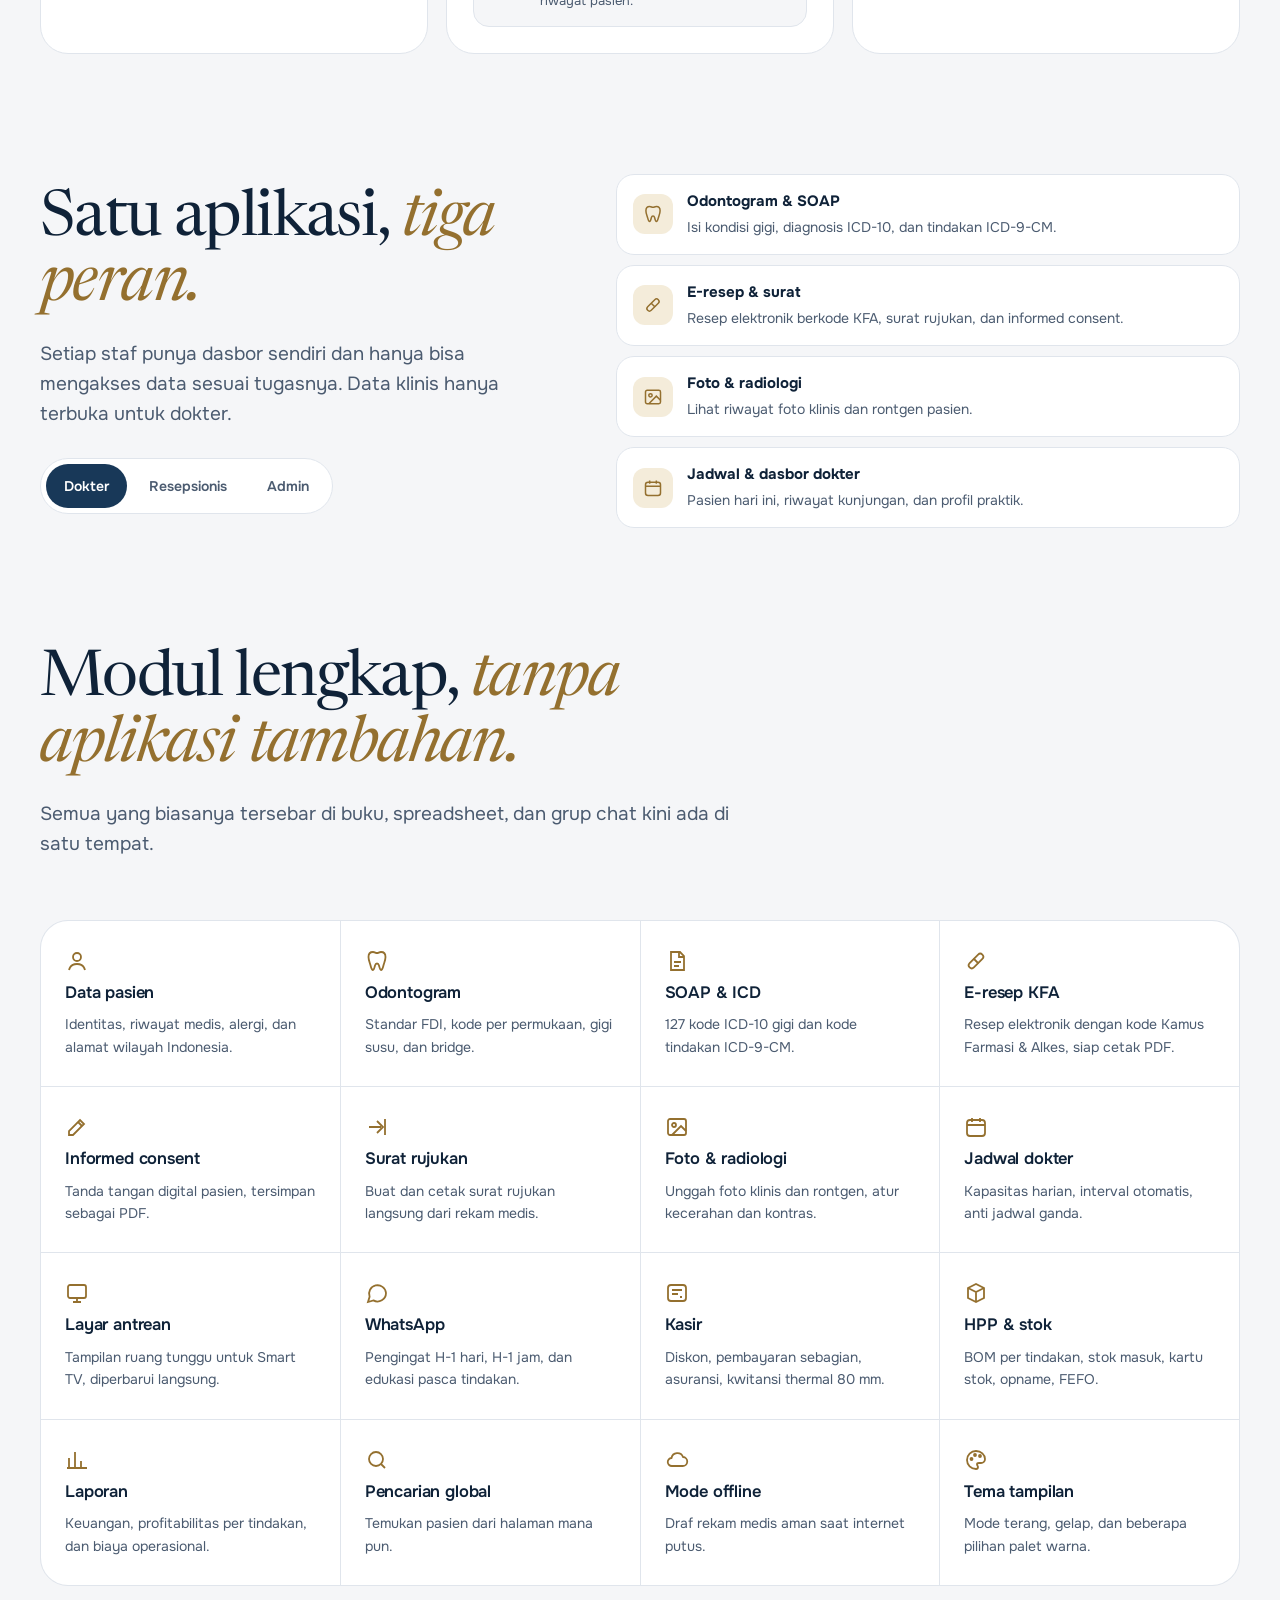
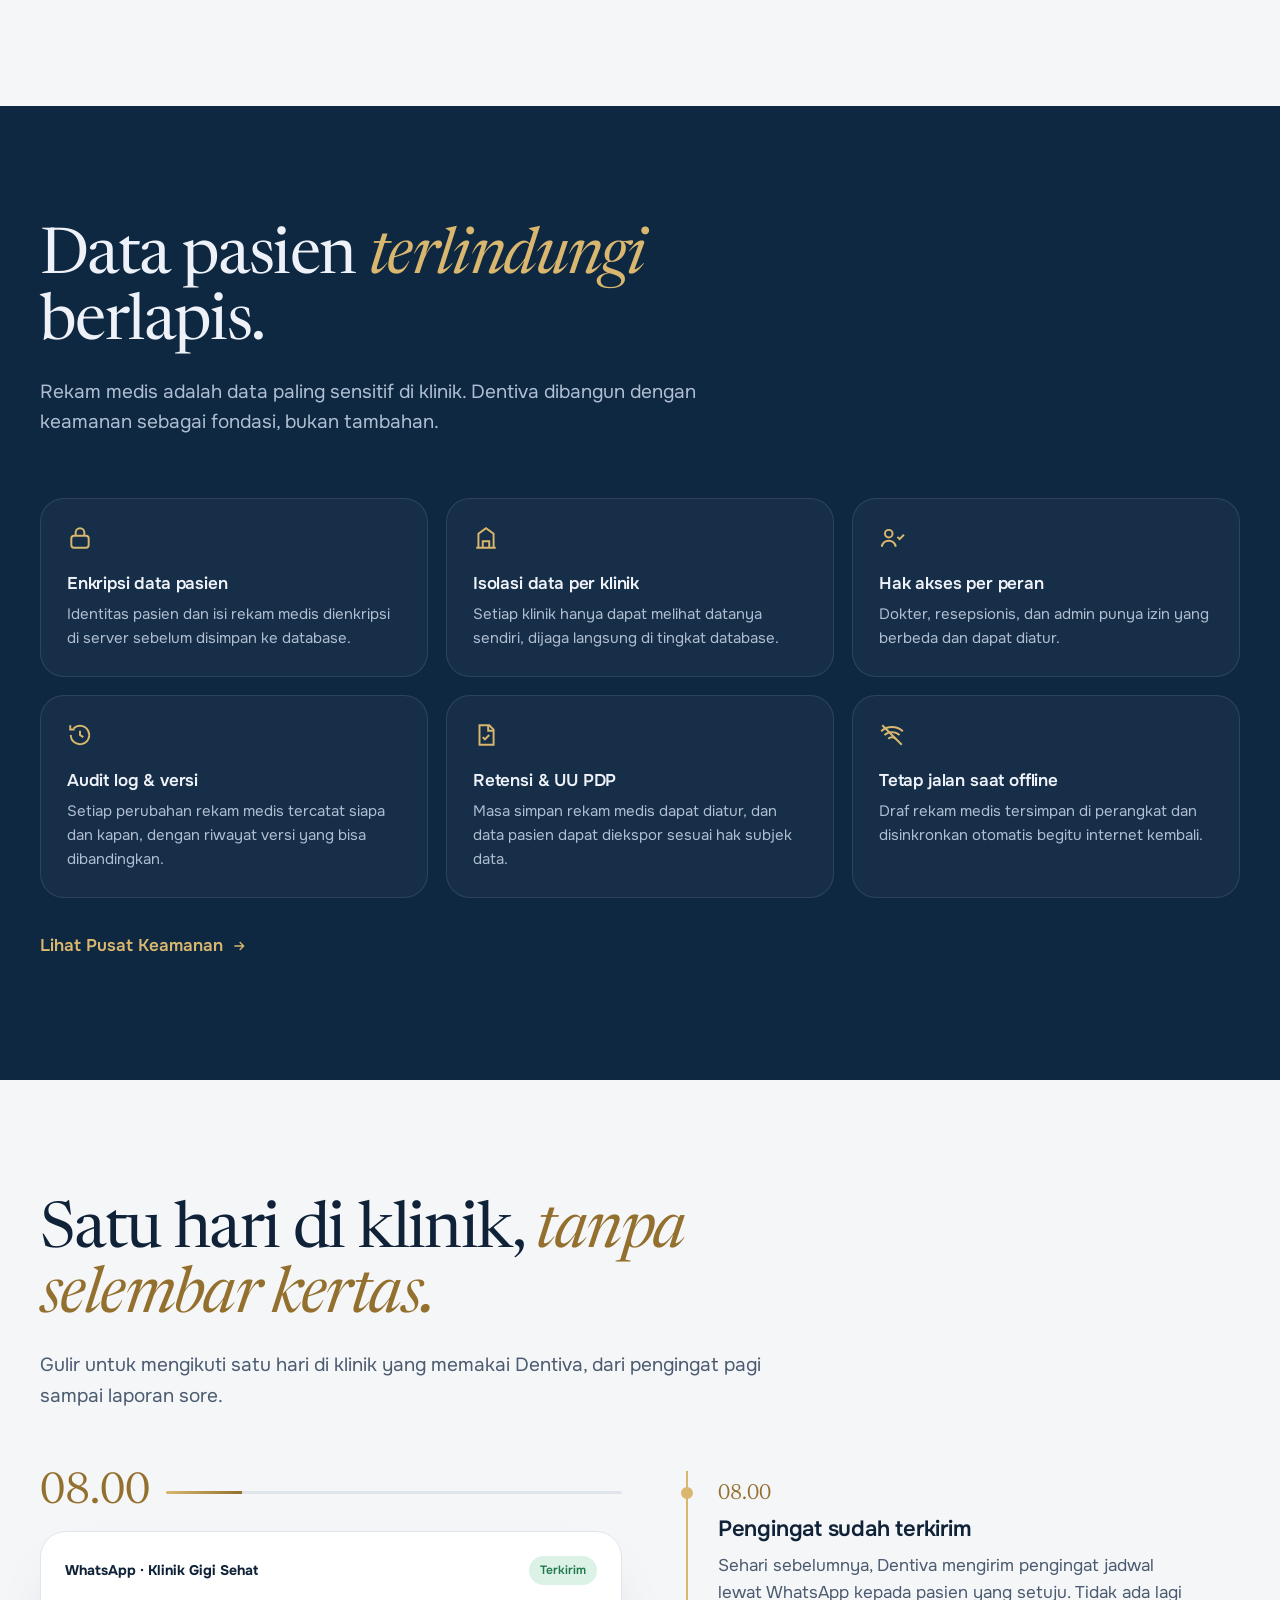
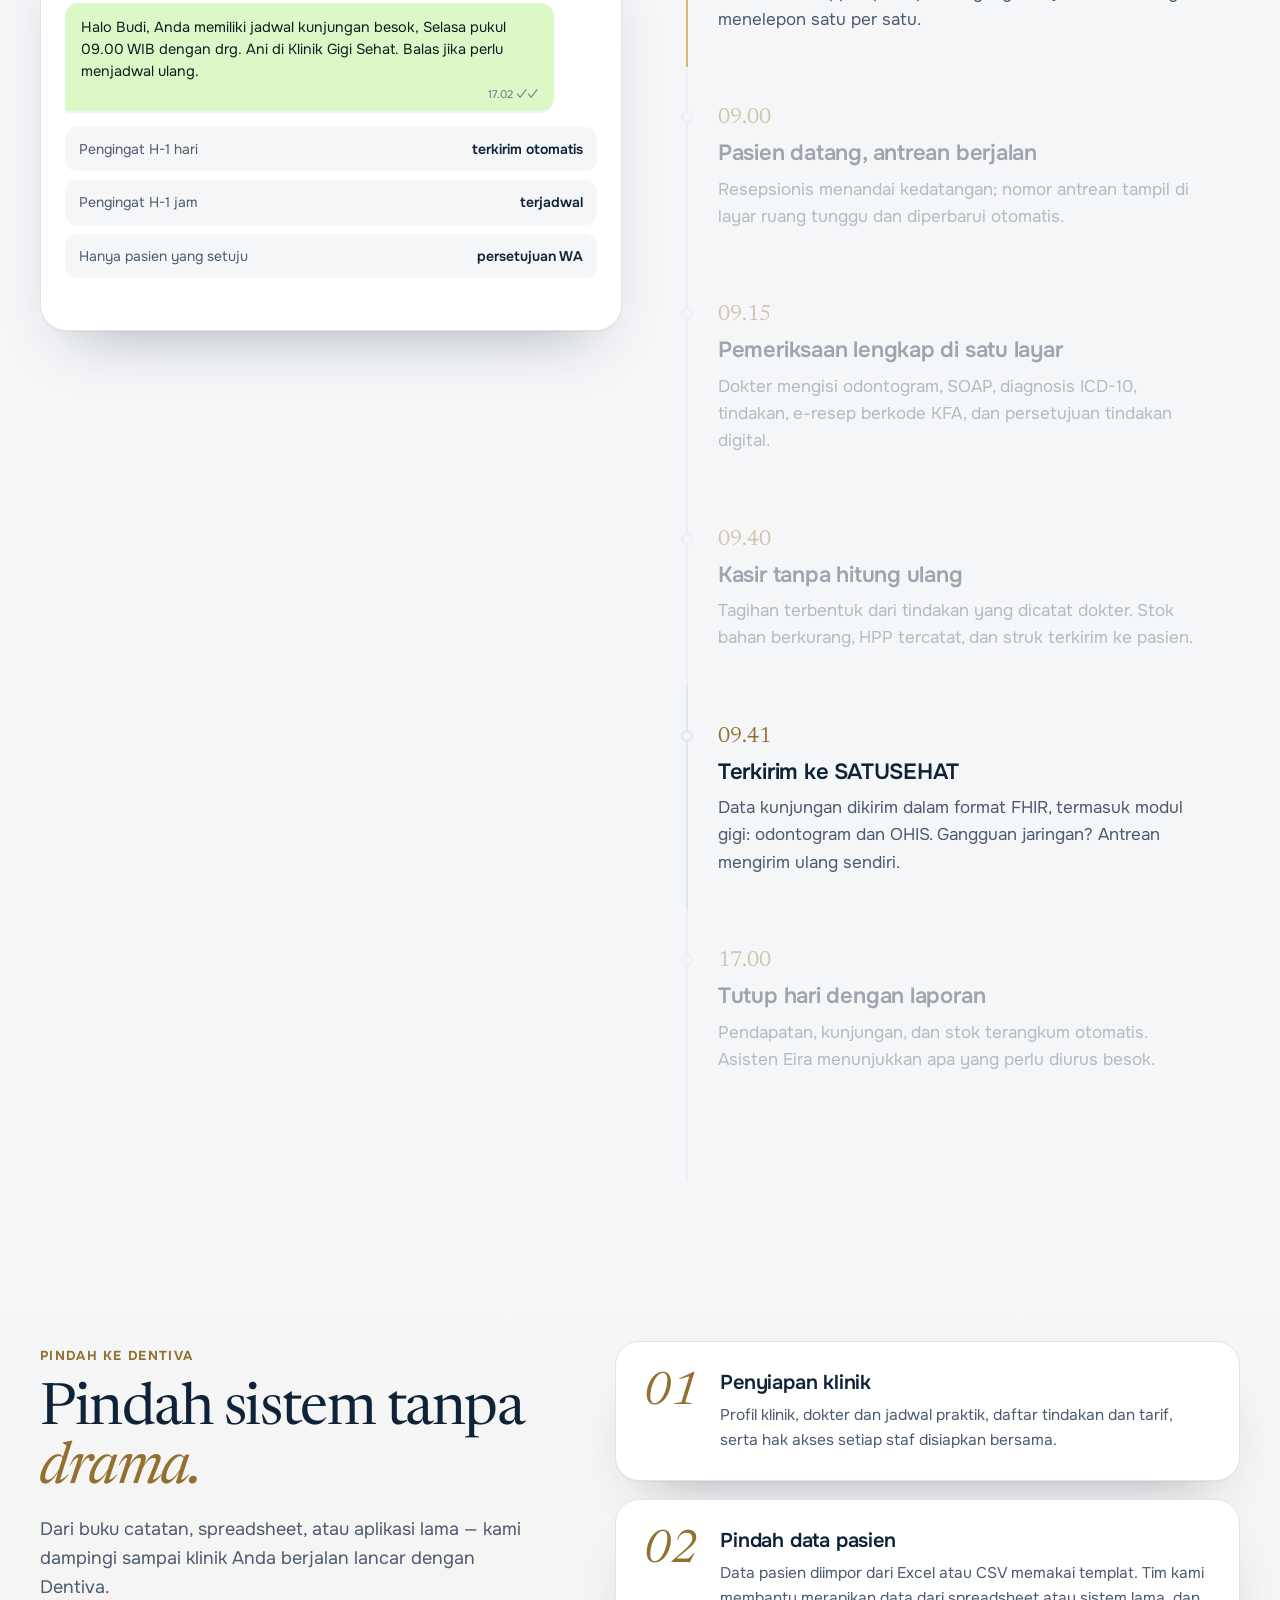
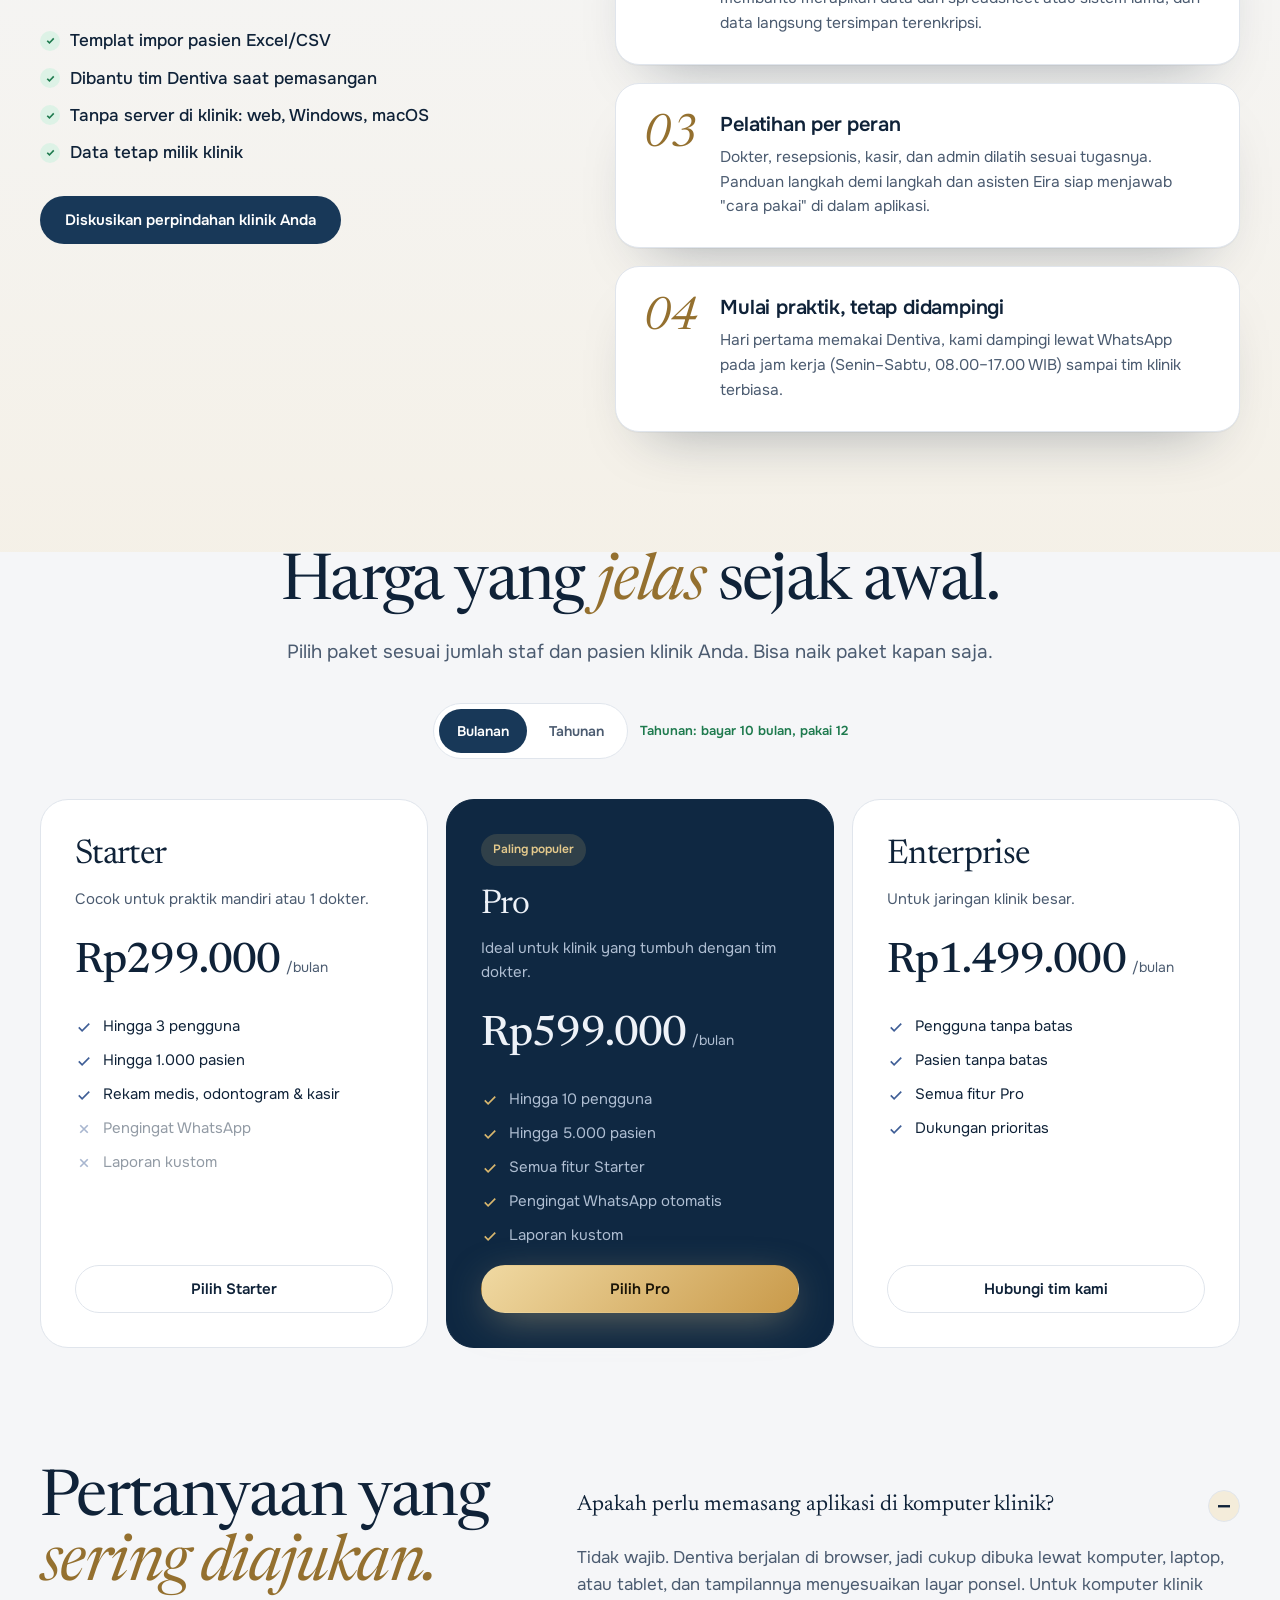
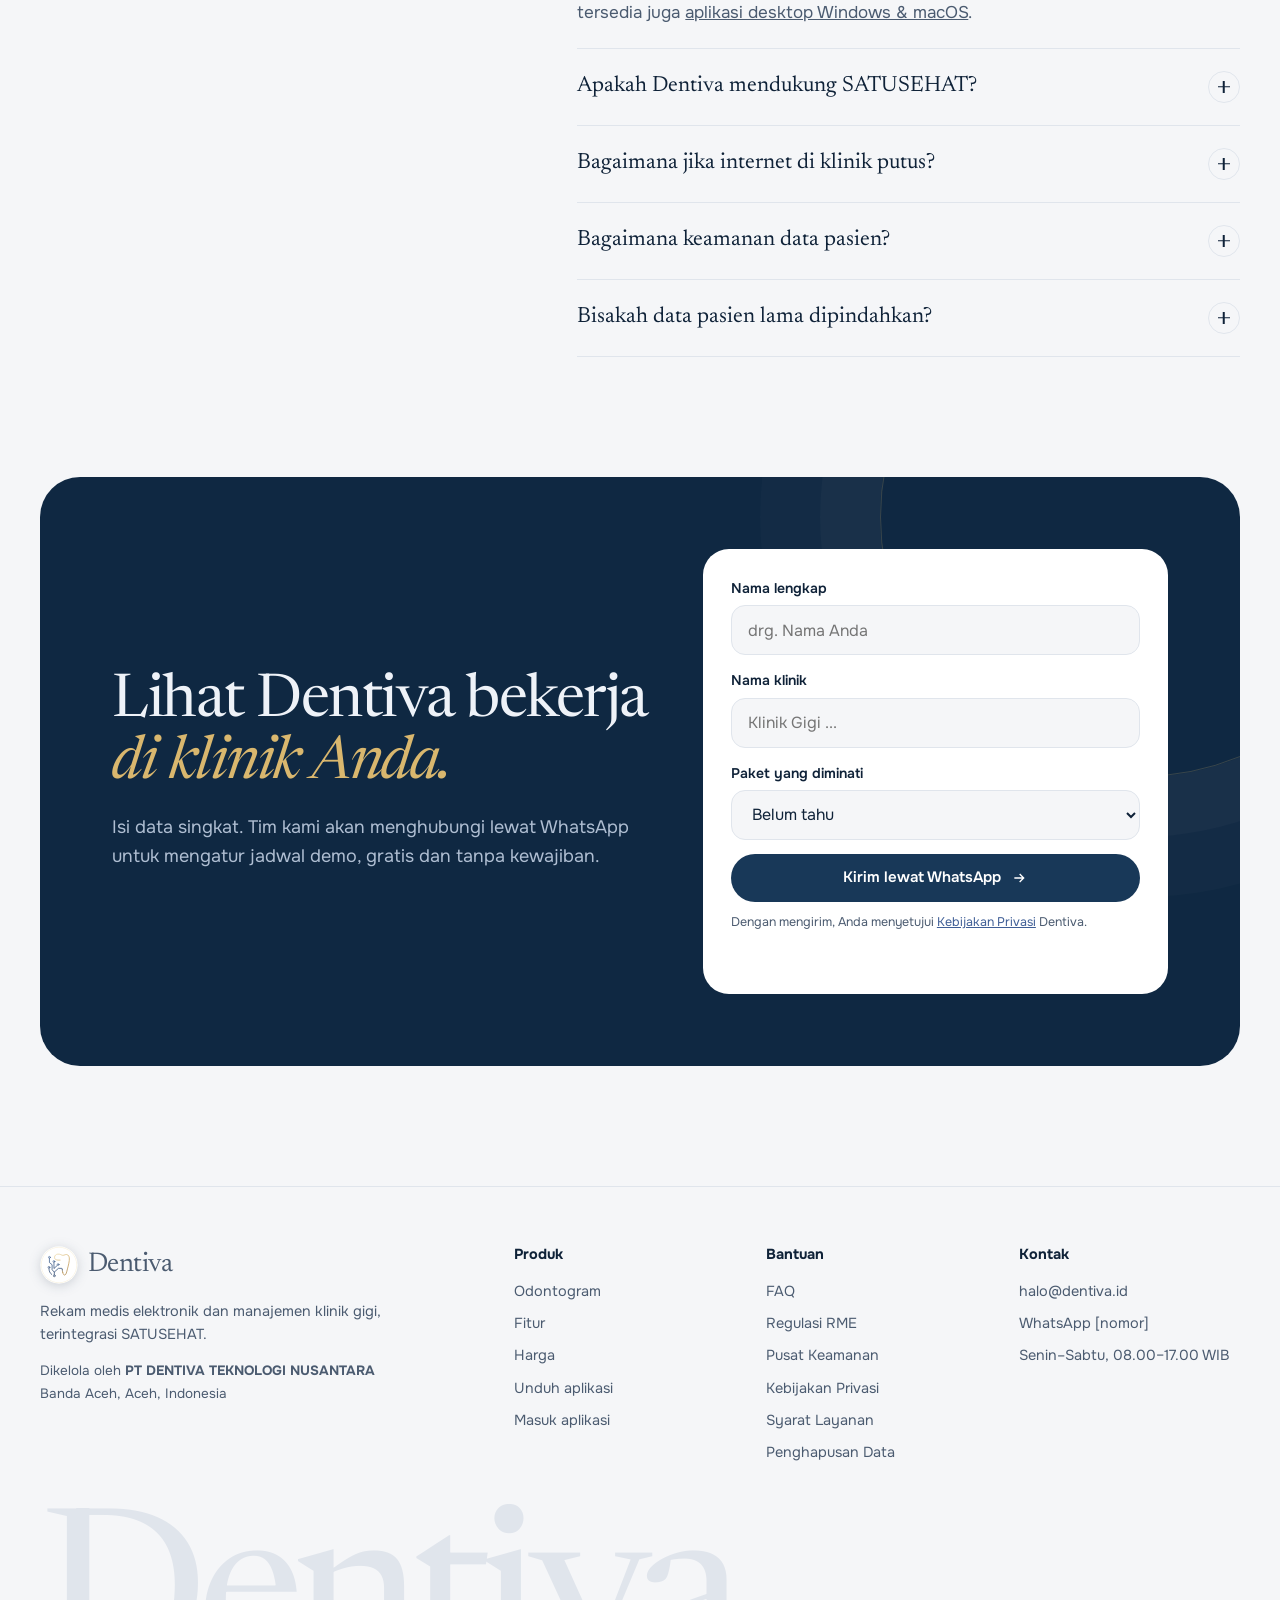
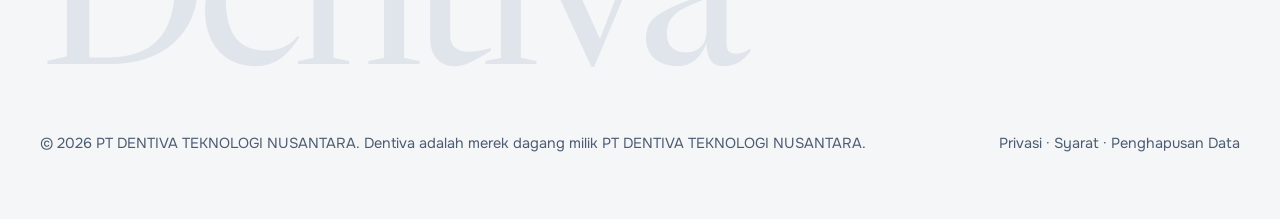
==== commit 8348eafa: "feat(desain): tema glass terang untuk hero beranda & Pusat Keamanan - latar terang #EEF3FA dengan au" ====
--- a/index.html
+++ b/index.html
@@ -7,7 +7,7 @@
 <meta name="description" content="Dentiva adalah aplikasi rekam medis elektronik untuk klinik gigi di Indonesia. Kelola odontogram digital, jadwal, kasir, dan integrasi SATUSEHAT dalam satu sistem.">
 <link rel="canonical" href="https://dentiva.id/">
 <meta name="robots" content="index,follow">
-<meta name="theme-color" content="#0F2842">
+<meta name="theme-color" content="#EEF3FA">
 <meta property="og:type" content="website">
 <meta property="og:locale" content="id_ID">
 <meta property="og:site_name" content="Dentiva">
@@ -862,6 +862,93 @@
   .hx-chip.c2{right:12px}
   .hx-chip.c3{right:8px}
 }
+
+/* ================= TEMA GLASS TERANG (menimpa hero gelap) ================= */
+.hx{--g-bg:#EEF3FA;--g-ink:#0F2238;--g-soft:#4B5B70;--g-line:rgba(15,40,66,.06);
+  --g-glass:rgba(255,255,255,.58);--g-glass-2:rgba(255,255,255,.78);--g-edge:rgba(255,255,255,.85);
+  --g-shadow:0 30px 80px -32px rgba(31,74,134,.38),0 2px 6px rgba(31,74,134,.06);
+  --g-o1:#8DB8FF;--g-o2:#F3D9A0;--g-o3:#A9E6EE;--g-o4:#C7BCFF;
+  background:var(--g-bg);color:var(--g-ink)}
+@media (prefers-color-scheme:dark){:root:not([data-theme="light"]) .hx{--g-bg:#0B1626;--g-ink:#EEF2F8;--g-soft:#A9B7C9;--g-line:rgba(255,255,255,.05);
+  --g-glass:rgba(20,36,58,.55);--g-glass-2:rgba(24,42,66,.75);--g-edge:rgba(255,255,255,.12);--g-shadow:0 30px 80px -30px rgba(0,0,0,.7);
+  --g-o1:#1F4A86;--g-o2:#6E5424;--g-o3:#1C5A66;--g-o4:#3B2F7A}}
+:root[data-theme="dark"] .hx{--g-bg:#0B1626;--g-ink:#EEF2F8;--g-soft:#A9B7C9;--g-line:rgba(255,255,255,.05);
+  --g-glass:rgba(20,36,58,.55);--g-glass-2:rgba(24,42,66,.75);--g-edge:rgba(255,255,255,.12);--g-shadow:0 30px 80px -30px rgba(0,0,0,.7);
+  --g-o1:#1F4A86;--g-o2:#6E5424;--g-o3:#1C5A66;--g-o4:#3B2F7A}
+.hx-orb{filter:blur(80px);opacity:.7}
+.hx-orb.a{width:640px;height:640px;left:-200px;top:-180px;background:radial-gradient(circle,var(--g-o1) 0%,transparent 68%)}
+.hx-orb.b{width:560px;height:560px;right:-140px;top:-40px;background:radial-gradient(circle,var(--g-o2) 0%,transparent 66%);opacity:.75}
+.hx-orb.c{width:760px;height:460px;left:28%;bottom:-240px;background:radial-gradient(circle,var(--g-o3) 0%,transparent 68%);opacity:.6}
+.hx-bg::after{content:"";position:absolute;width:420px;height:420px;right:24%;top:40%;border-radius:50%;filter:blur(90px);opacity:.45;background:radial-gradient(circle,var(--g-o4),transparent 70%)}
+.hx-grid{background-image:linear-gradient(var(--g-line) 1px,transparent 1px),linear-gradient(90deg,var(--g-line) 1px,transparent 1px)}
+.hx-spot{background:radial-gradient(circle,var(--g-spot,rgba(255,255,255,.55)),transparent 62%)}
+@media (prefers-color-scheme:dark){:root:not([data-theme="light"]) .hx{--g-spot:rgba(110,150,255,.14)}}
+:root[data-theme="dark"] .hx{--g-spot:rgba(110,150,255,.14)}
+.hx h1{color:var(--g-ink)}
+.hx h1 .g{background:linear-gradient(100deg,#2459C4 0%,#5B86F0 30%,#B48A3E 62%,#2459C4 100%);background-size:220% 100%;-webkit-background-clip:text;background-clip:text;color:transparent}
+.hx-lede{color:var(--g-soft)}
+.hx-badge{background:var(--g-glass);border-color:var(--g-edge);color:var(--g-soft);backdrop-filter:blur(14px) saturate(1.4);-webkit-backdrop-filter:blur(14px) saturate(1.4);box-shadow:0 6px 20px -10px rgba(31,74,134,.3)}
+.hx-badge:hover{color:var(--g-ink);border-color:#B9CCF2}
+.hx-badge b{background:linear-gradient(135deg,#2F6FD6,#5B86F0);color:#fff}
+.hx .btn-gold{background:linear-gradient(135deg,#1E4E9C,#3B73D8);color:#fff;box-shadow:0 14px 34px -12px rgba(36,89,196,.6)}
+.hx .btn-glass{background:var(--g-glass);border-color:var(--g-edge);color:var(--g-ink);backdrop-filter:blur(14px) saturate(1.4);-webkit-backdrop-filter:blur(14px) saturate(1.4);box-shadow:0 8px 24px -14px rgba(31,74,134,.35)}
+.hx .btn-glass:hover{border-color:#B9CCF2}
+.hx-trust{color:var(--g-soft)}
+.hx-trust svg{color:#2F6FD6}
+
+/* mockup kaca */
+.hx-app{background:var(--g-glass);backdrop-filter:blur(22px) saturate(1.5);-webkit-backdrop-filter:blur(22px) saturate(1.5);border:1px solid var(--g-edge);box-shadow:var(--g-shadow);color:var(--g-ink)}
+.hx-bar{background:rgba(255,255,255,.35);border-bottom-color:var(--g-edge);color:var(--g-soft)}
+.hx-bar span{color:var(--g-ink)}
+.hx-side{background:linear-gradient(180deg,rgba(47,111,214,.14),rgba(47,111,214,.04));border-right:1px solid var(--g-edge)}
+.hx-side i{background:rgba(47,111,214,.18)}
+.hx-side i.on{background:linear-gradient(135deg,#2F6FD6,#5B86F0)}
+.hx-card{background:var(--g-glass-2);border-color:var(--g-edge);box-shadow:0 6px 18px -12px rgba(31,74,134,.25)}
+.hx-pt span,.hx-card h4{color:var(--g-soft)}
+.hx-pt .av{background:linear-gradient(135deg,#DCE8FF,#F4ECDA);color:#1E4E9C}
+.hx-st{background:rgba(47,111,214,.12);color:#2459C4}
+.hx-finds li{background:rgba(255,255,255,.6)}
+.hx-finds li.new{background:rgba(255,236,196,.75)}
+.hx-finds span{color:var(--g-soft)}
+.hx-soap b{background:linear-gradient(135deg,#1E4E9C,#3B73D8);color:#fff}
+.hx-soap p{color:var(--g-ink)}
+.hx-icd{background:rgba(47,111,214,.12);color:#2459C4}
+.ht b{color:var(--g-soft)}
+
+/* notifikasi kaca */
+.hx-chip{background:var(--g-glass-2);border-color:var(--g-edge);color:var(--g-ink);backdrop-filter:blur(18px) saturate(1.5);-webkit-backdrop-filter:blur(18px) saturate(1.5);box-shadow:0 18px 40px -18px rgba(31,74,134,.45)}
+.hx-chip small{color:var(--g-soft)}
+.hx-chip.c3 .ic{background:linear-gradient(135deg,#F0D9A2,#C99A4A)}
+
+/* angka fakta kaca */
+.hx-stats{border-top:1px solid var(--g-edge);background:linear-gradient(180deg,rgba(255,255,255,.35),rgba(255,255,255,0));backdrop-filter:blur(8px);-webkit-backdrop-filter:blur(8px);border-radius:24px 24px 0 0}
+.hx-stats div{border-right-color:rgba(15,40,66,.07)}
+.hx-stats b{color:var(--g-ink)}
+.hx-stats b sup{color:#2F6FD6}
+.hx-stats span{color:var(--g-soft)}
+@media (max-width:1060px){.hx-stats div:nth-child(-n+2){border-bottom-color:rgba(15,40,66,.07)}}
+
+/* navigasi di atas hero terang: kaca, bukan gelap */
+.nav.on-dark .brand{color:var(--ink)}
+.nav.on-dark .nav-links a{color:var(--ink-soft)}
+.nav.on-dark .nav-links a:hover{color:var(--ink)}
+.nav.on-dark .btn-ghost{background:rgba(255,255,255,.55);border-color:rgba(255,255,255,.85);color:var(--ink);backdrop-filter:blur(10px)}
+.nav.on-dark .btn-primary{background:#183858;color:#fff}
+.nav.on-dark .menu-btn{background:rgba(255,255,255,.55);border-color:rgba(255,255,255,.85);color:var(--ink)}
+.nav.on-dark.scrolled{background:rgba(238,243,250,.62);border-color:rgba(255,255,255,.7);backdrop-filter:blur(18px) saturate(1.5);-webkit-backdrop-filter:blur(18px) saturate(1.5)}
+@media (prefers-color-scheme:dark){:root:not([data-theme="light"]) .nav.on-dark .btn-ghost,:root:not([data-theme="light"]) .nav.on-dark .menu-btn{background:rgba(255,255,255,.06);border-color:rgba(255,255,255,.18)}
+  :root:not([data-theme="light"]) .nav.on-dark.scrolled{background:rgba(11,22,38,.6);border-color:rgba(255,255,255,.08)}}
+
+/* tema glass: penyesuaian mode gelap */
+@media (prefers-color-scheme:dark){:root:not([data-theme="light"]) .hx{}
+  :root:not([data-theme="light"]) .hx-finds li{background:rgba(255,255,255,.06)} :root:not([data-theme="light"]) .hx-finds li.new{background:rgba(228,201,140,.16)}
+  :root:not([data-theme="light"]) .hx h1 .g{background-image:linear-gradient(100deg,#8FB4FF 0%,#C9D8FF 30%,#E4C98C 62%,#8FB4FF 100%)}
+  :root:not([data-theme="light"]) .hx-st,:root:not([data-theme="light"]) .hx-icd{background:rgba(143,180,255,.16);color:#AFC8FF}
+  :root:not([data-theme="light"]) .hx-bar{background:rgba(255,255,255,.04)}}
+:root[data-theme="dark"] .hx-finds li{background:rgba(255,255,255,.06)} :root[data-theme="dark"] .hx-finds li.new{background:rgba(228,201,140,.16)}
+:root[data-theme="dark"] .hx h1 .g{background-image:linear-gradient(100deg,#8FB4FF 0%,#C9D8FF 30%,#E4C98C 62%,#8FB4FF 100%)}
+:root[data-theme="dark"] .hx-st,:root[data-theme="dark"] .hx-icd{background:rgba(143,180,255,.16);color:#AFC8FF}
+:root[data-theme="dark"] .hx-bar{background:rgba(255,255,255,.04)}
 </style>
 </head>
 <body>
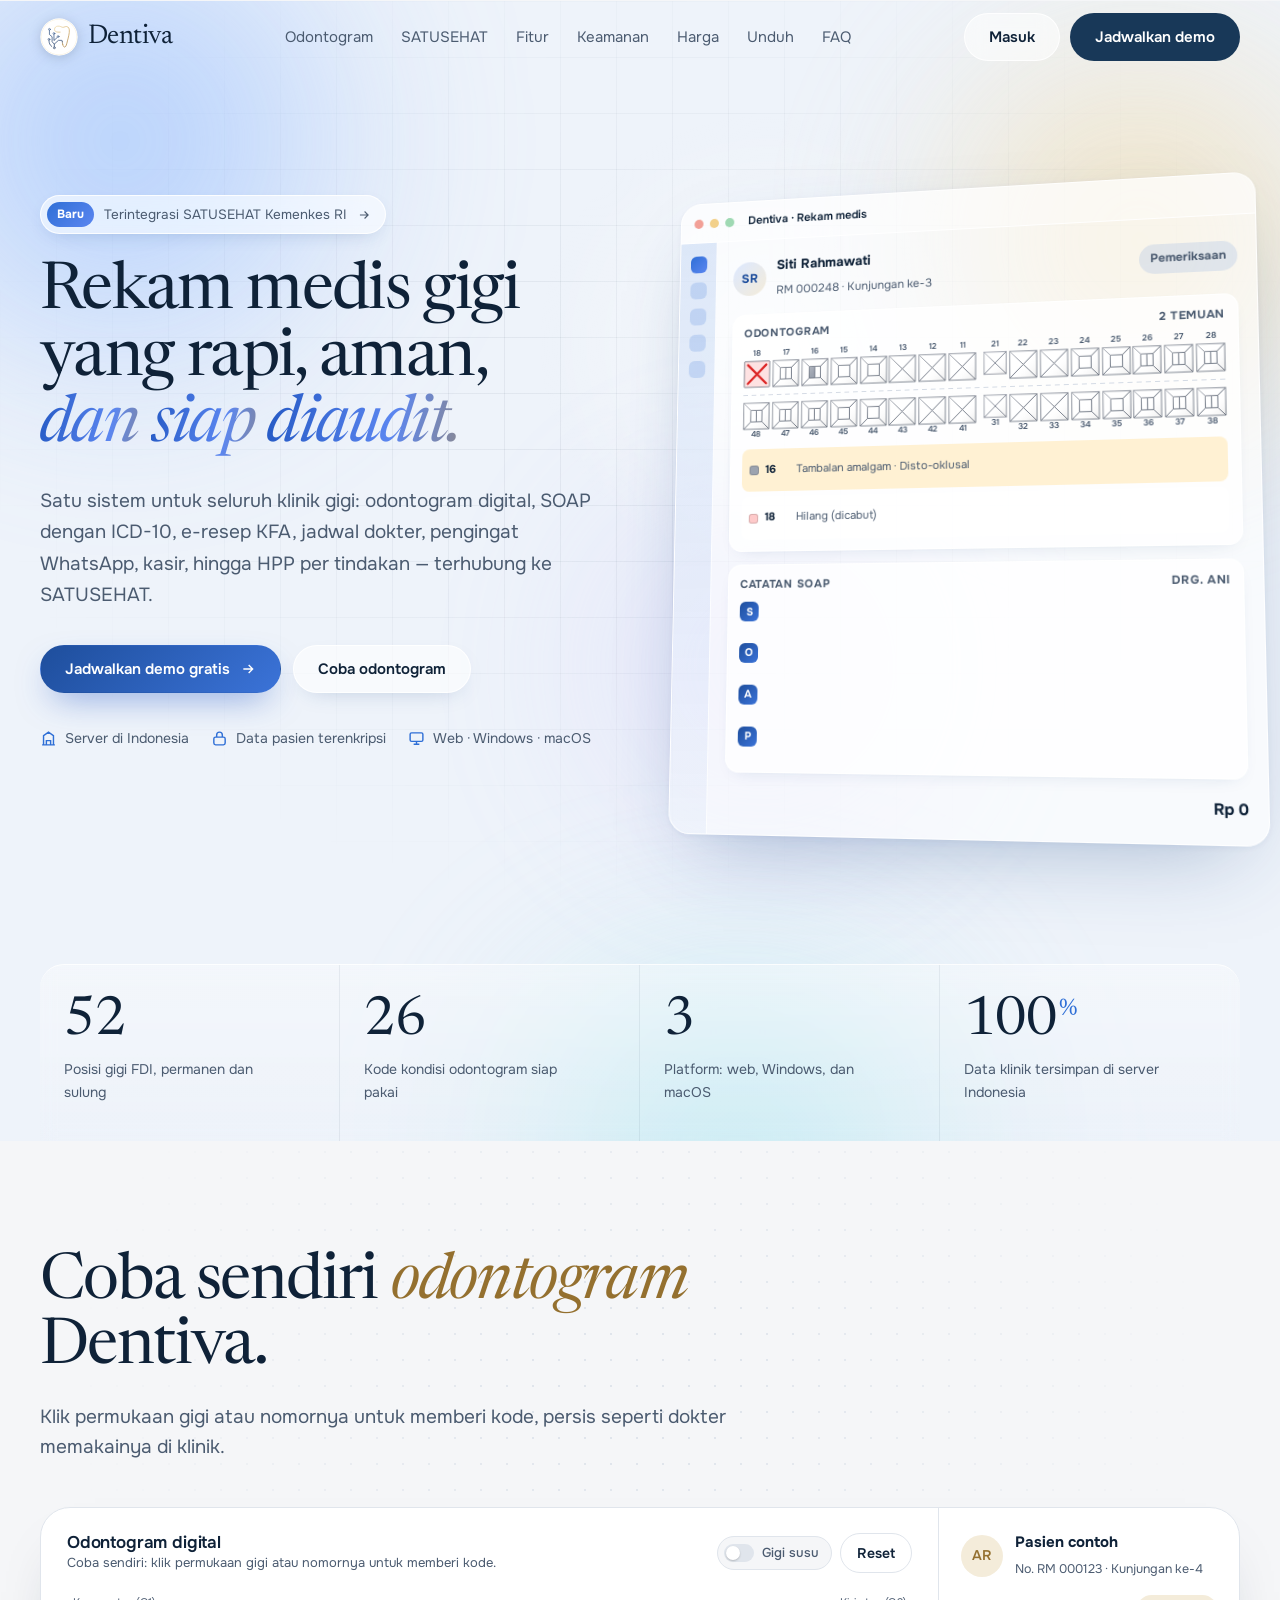
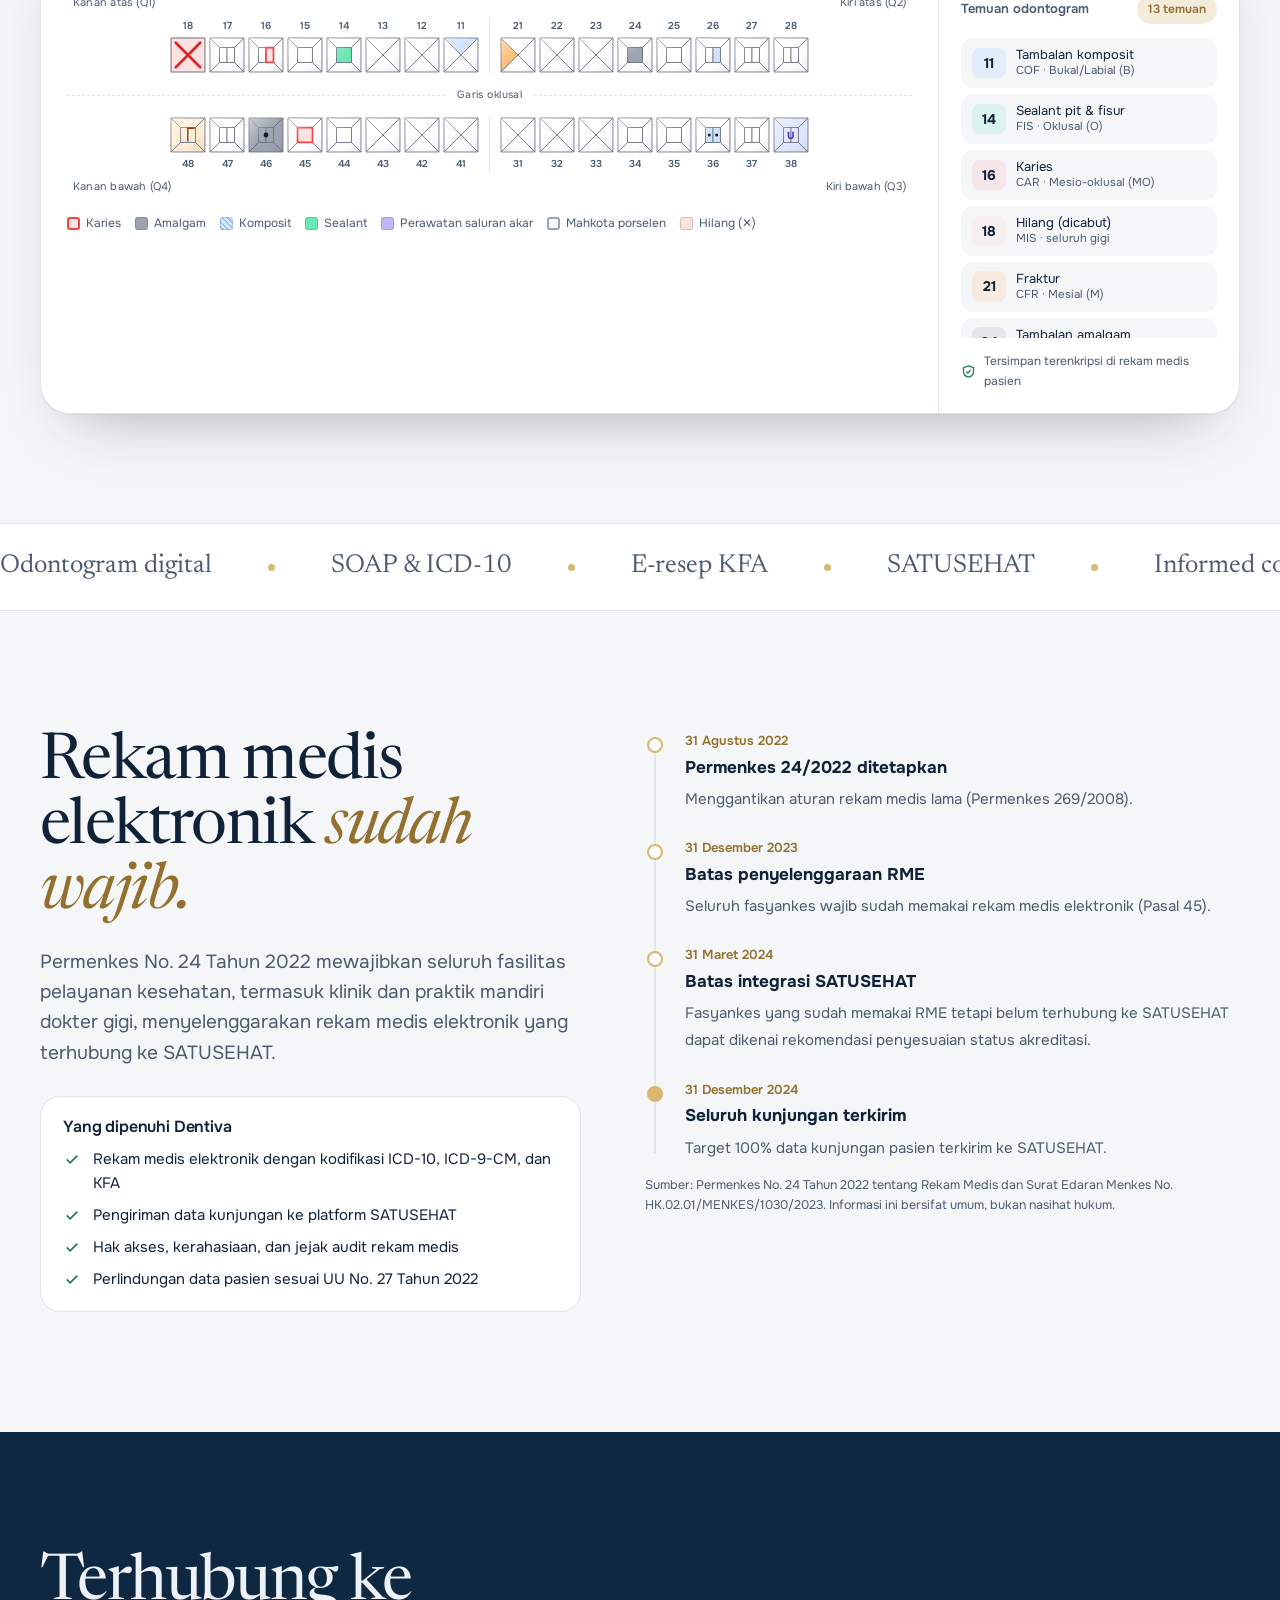
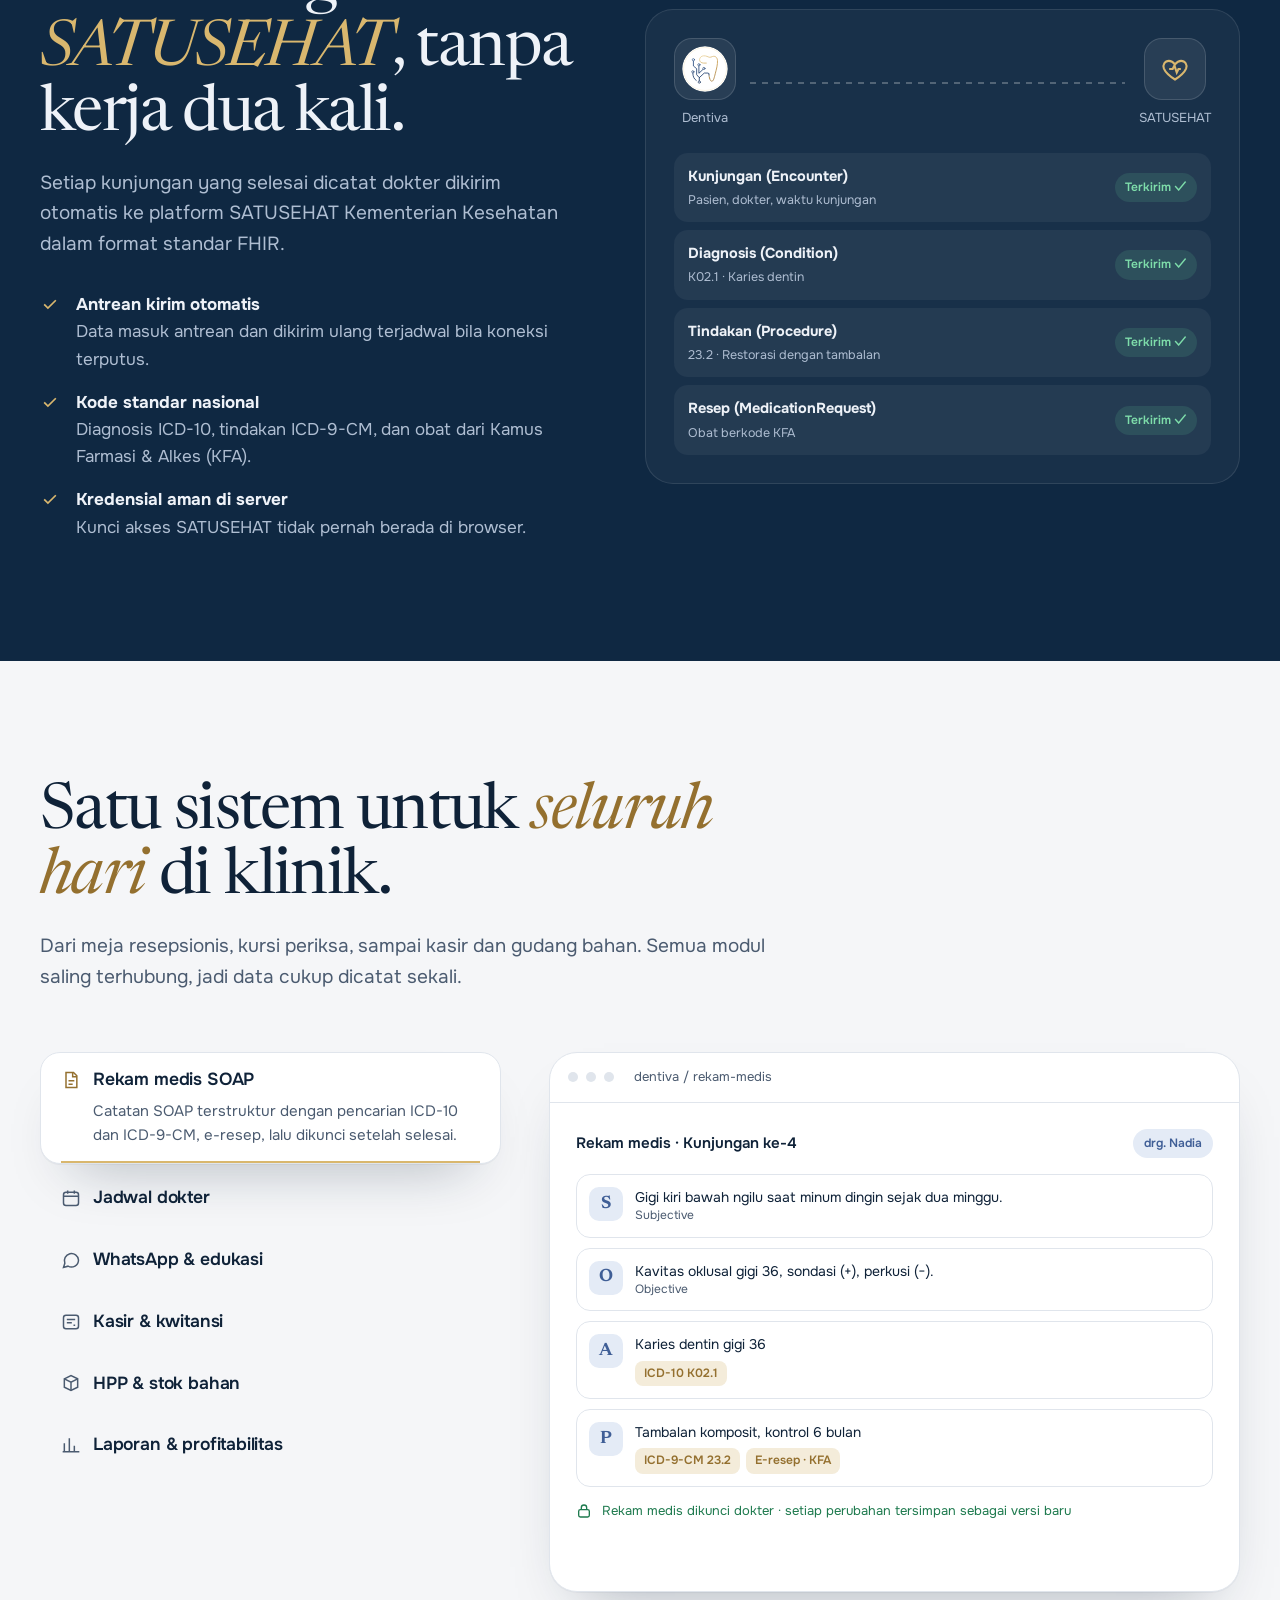
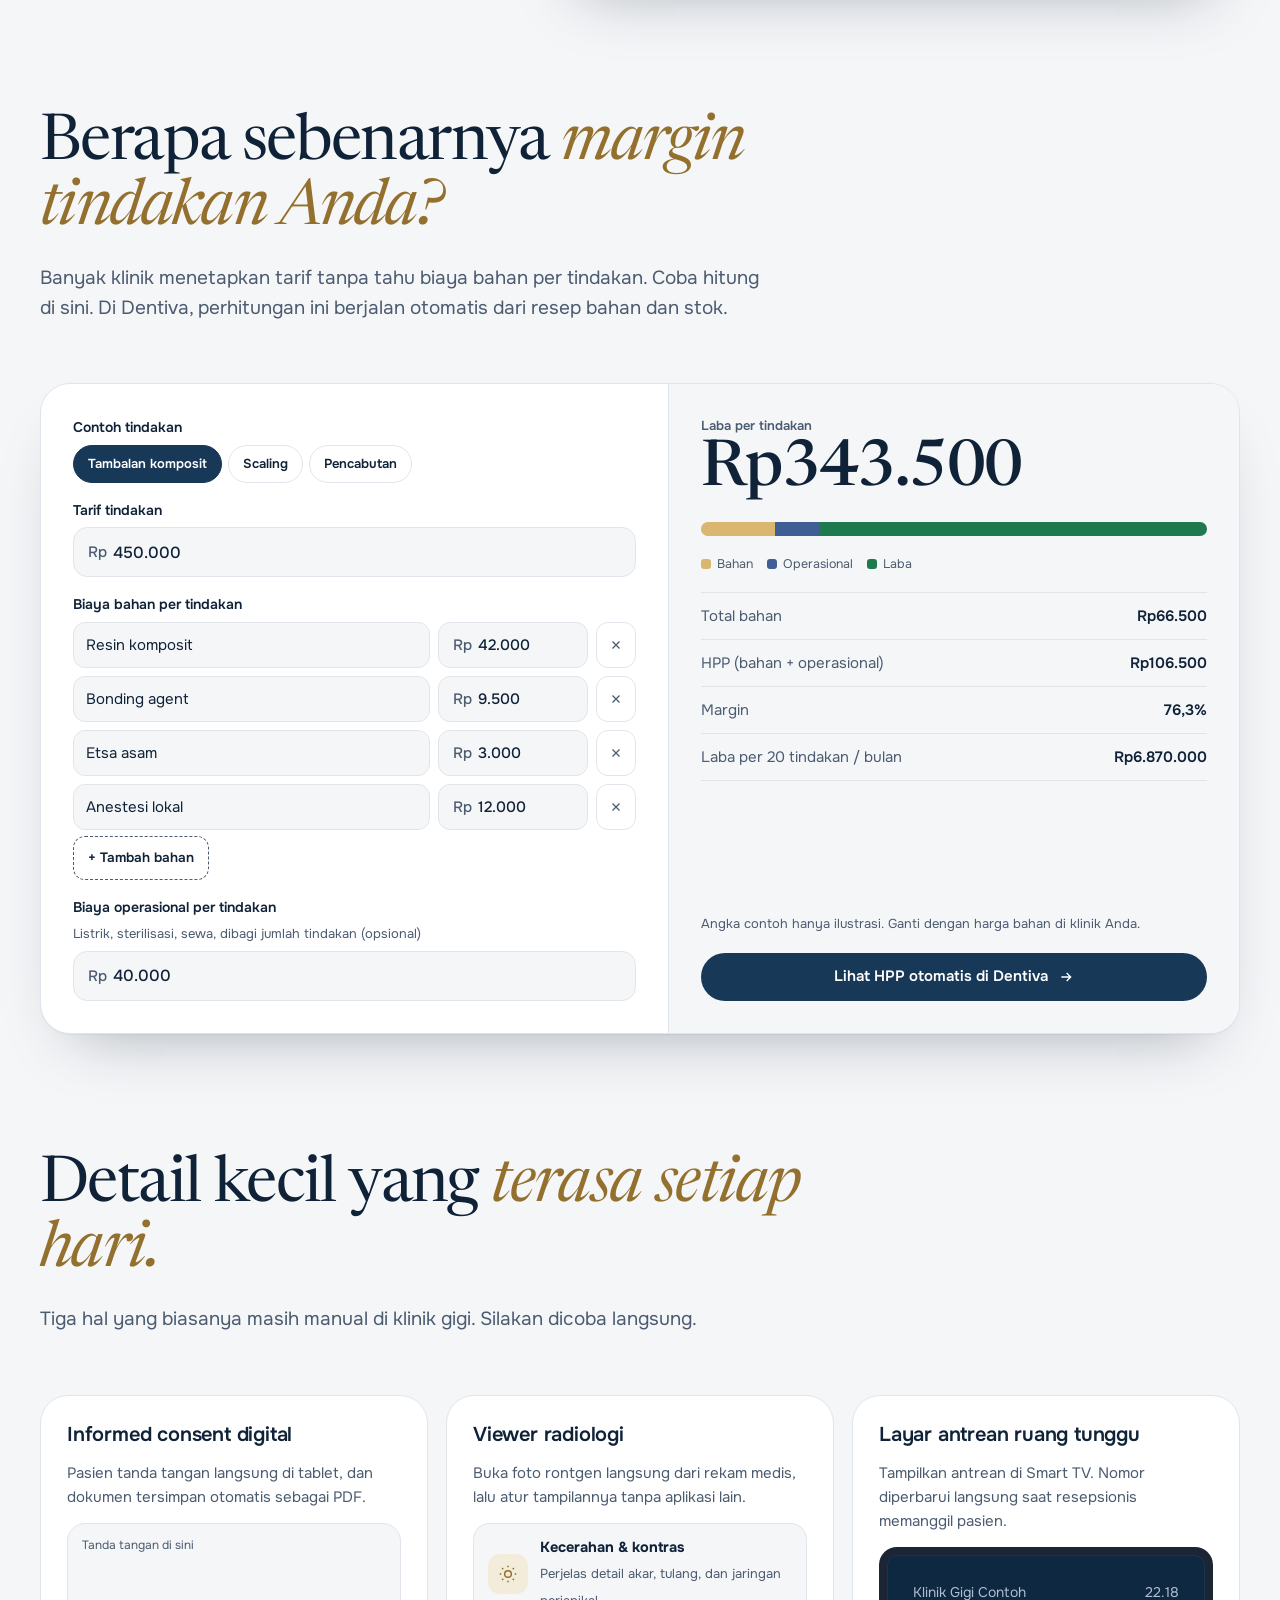
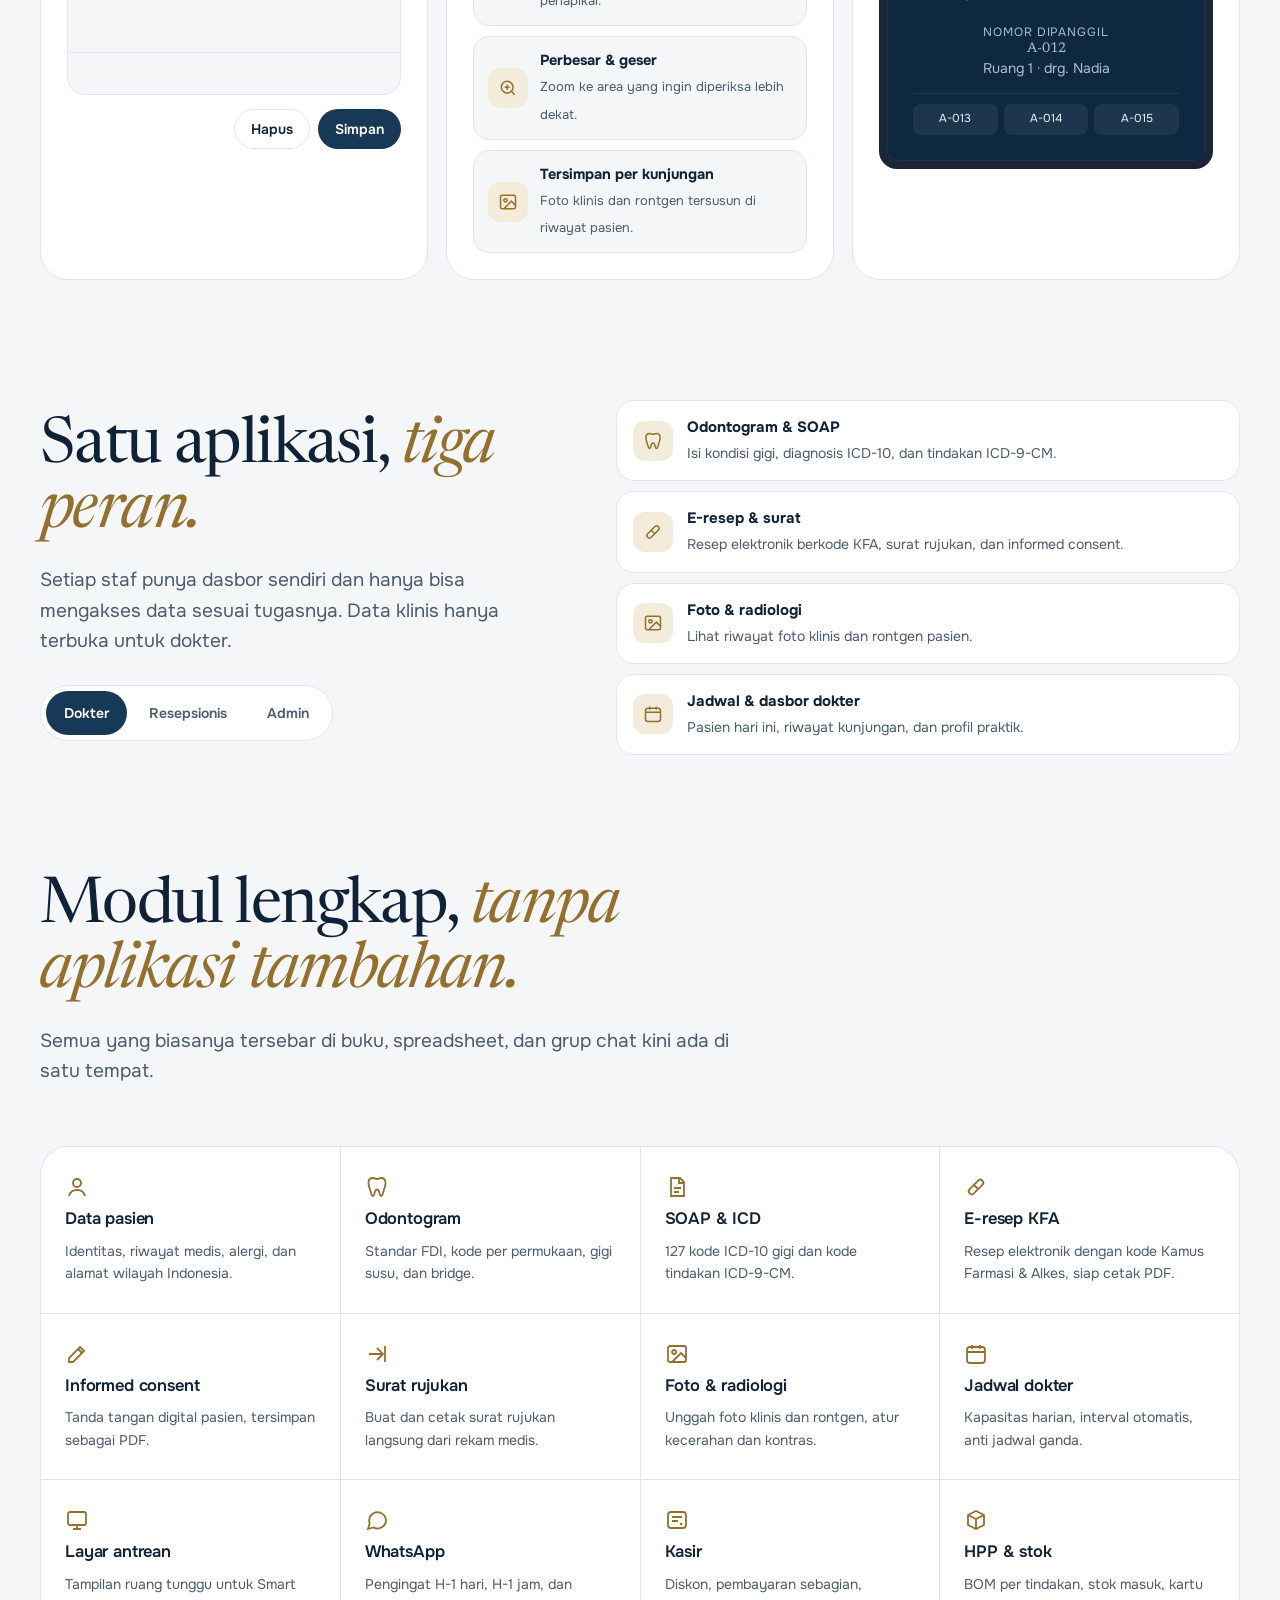
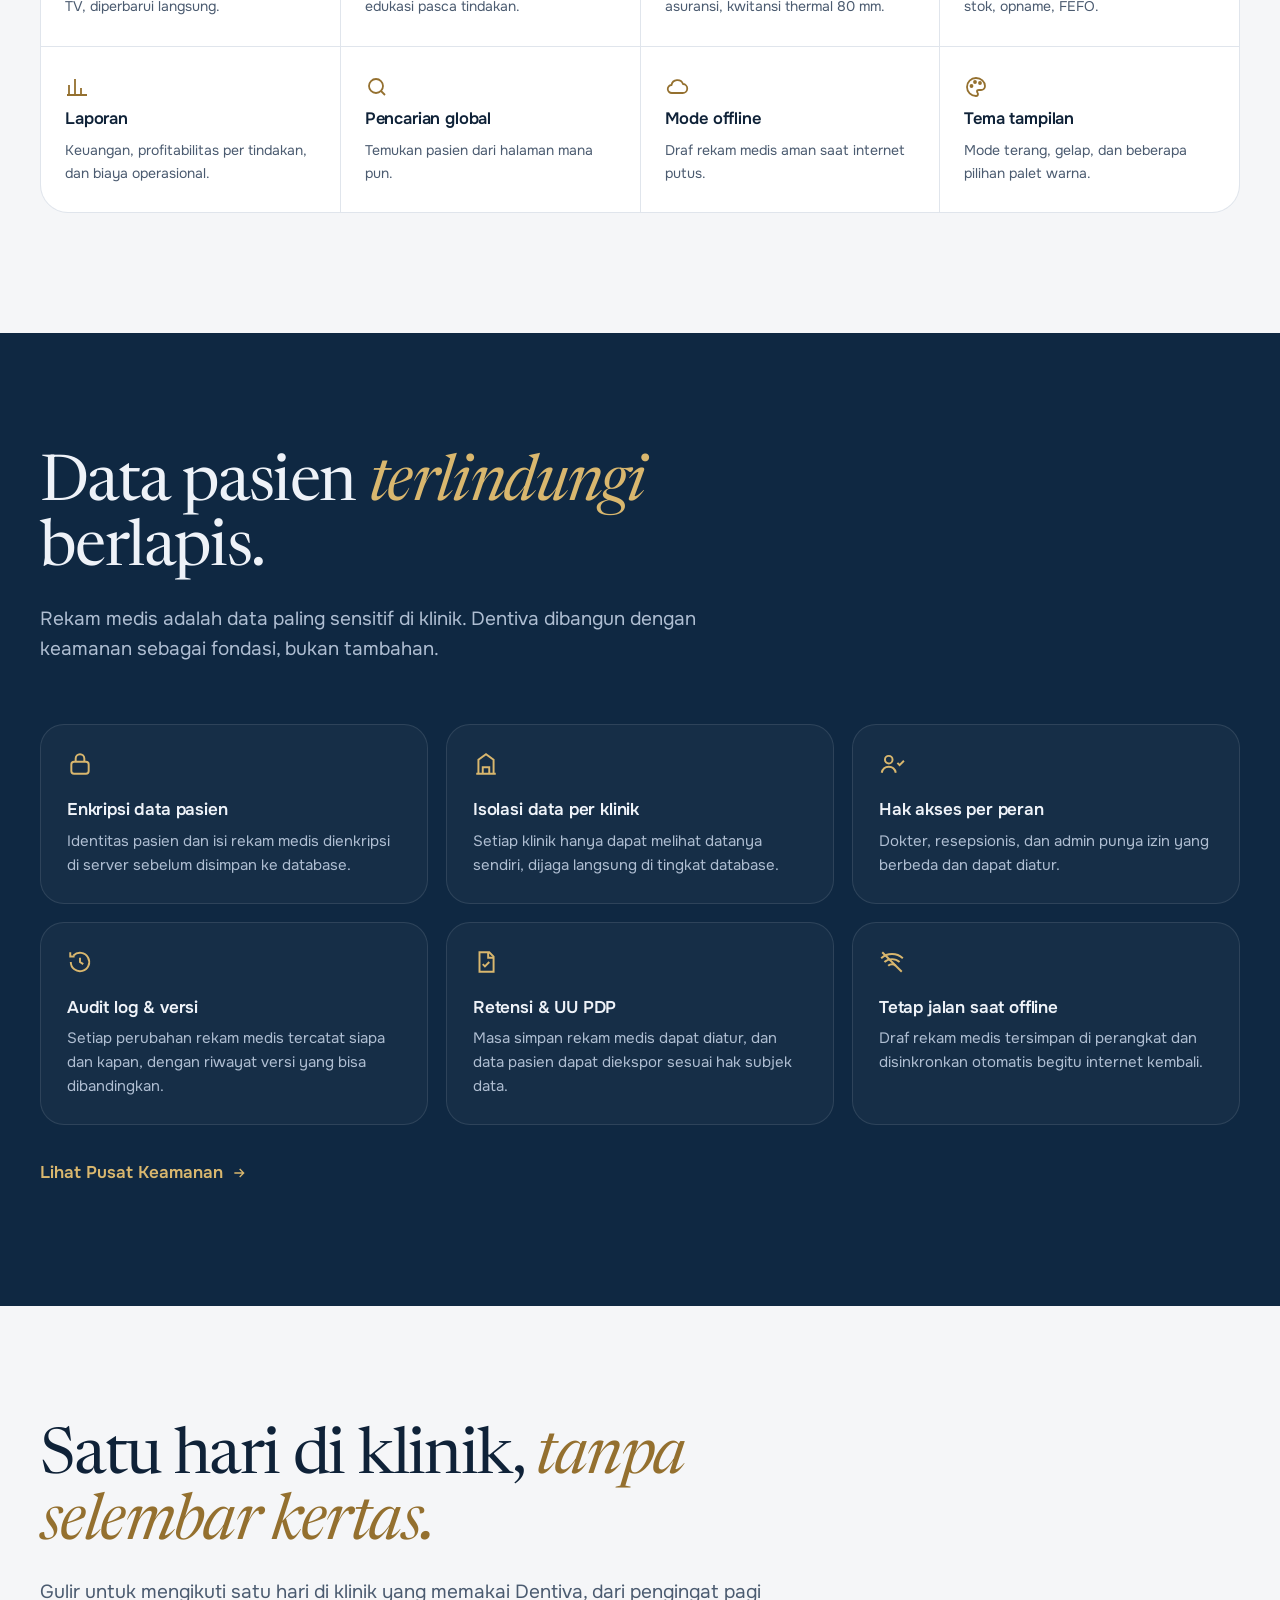
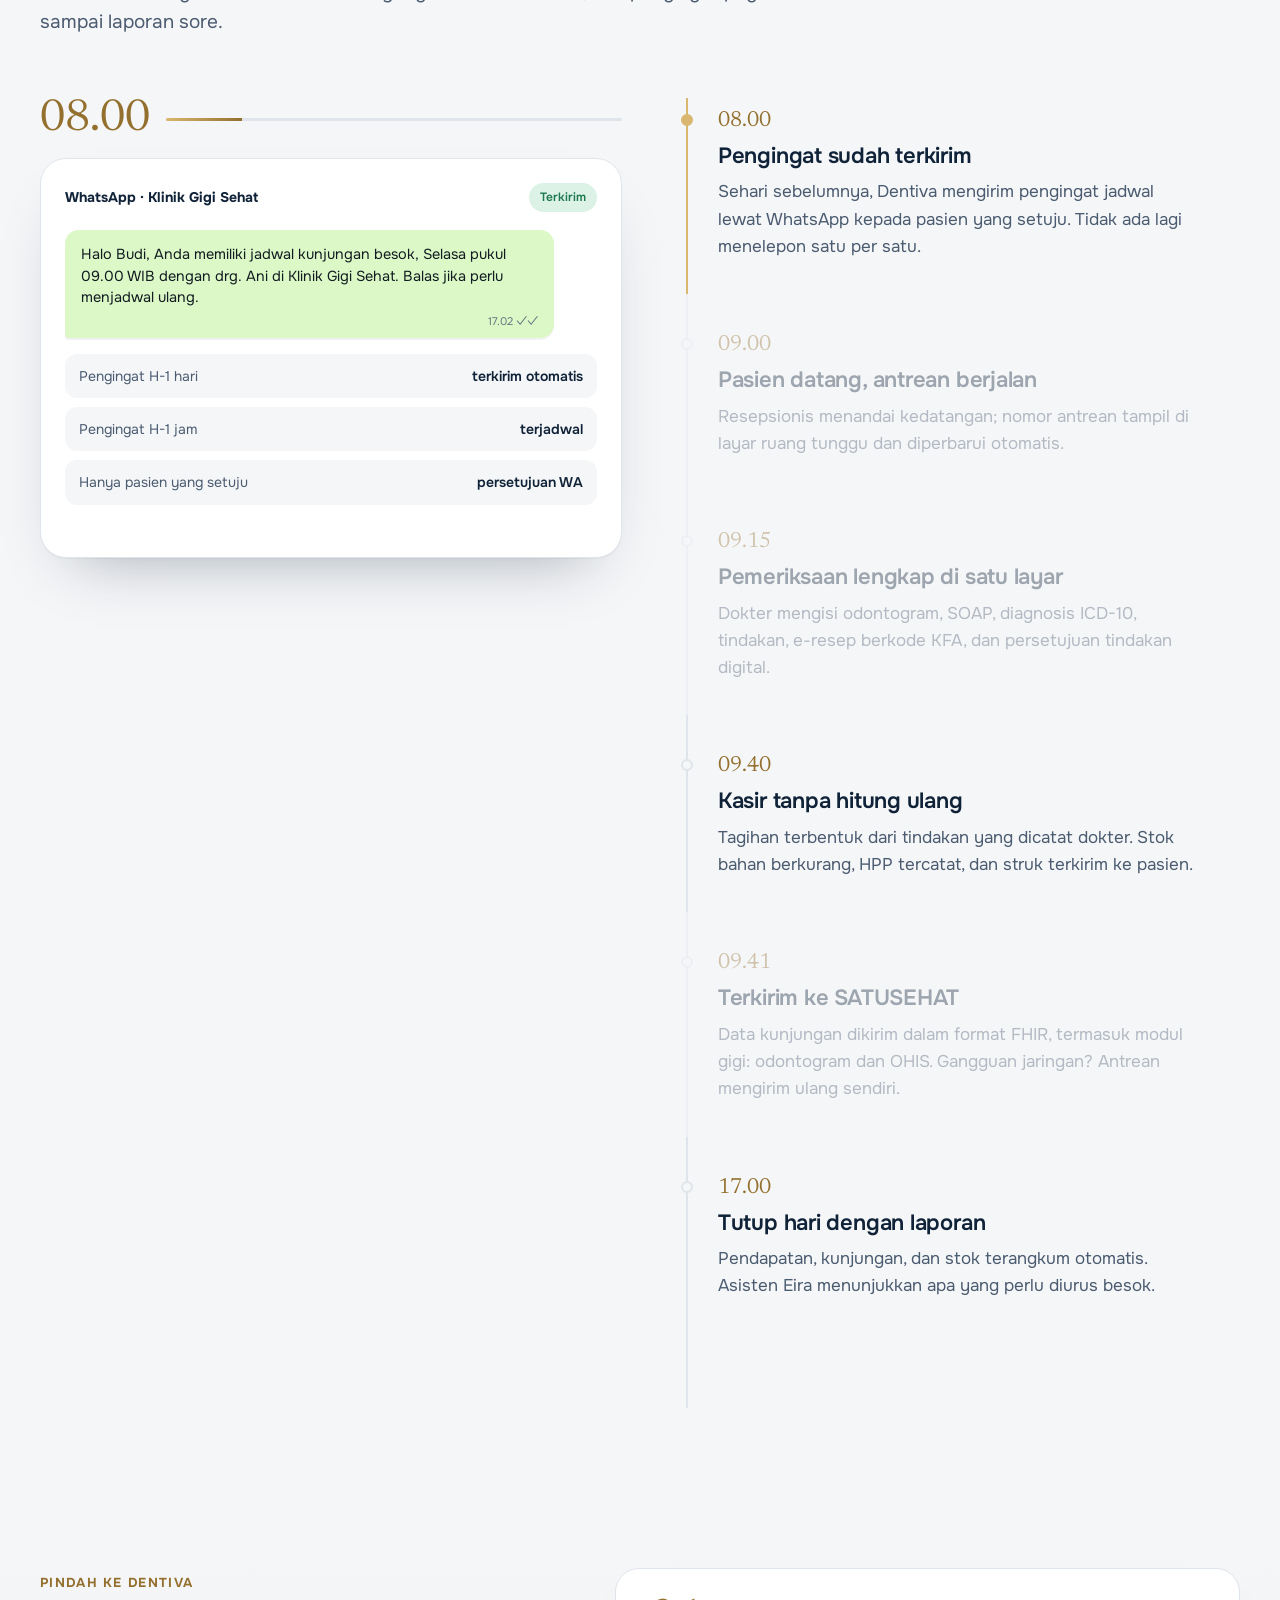
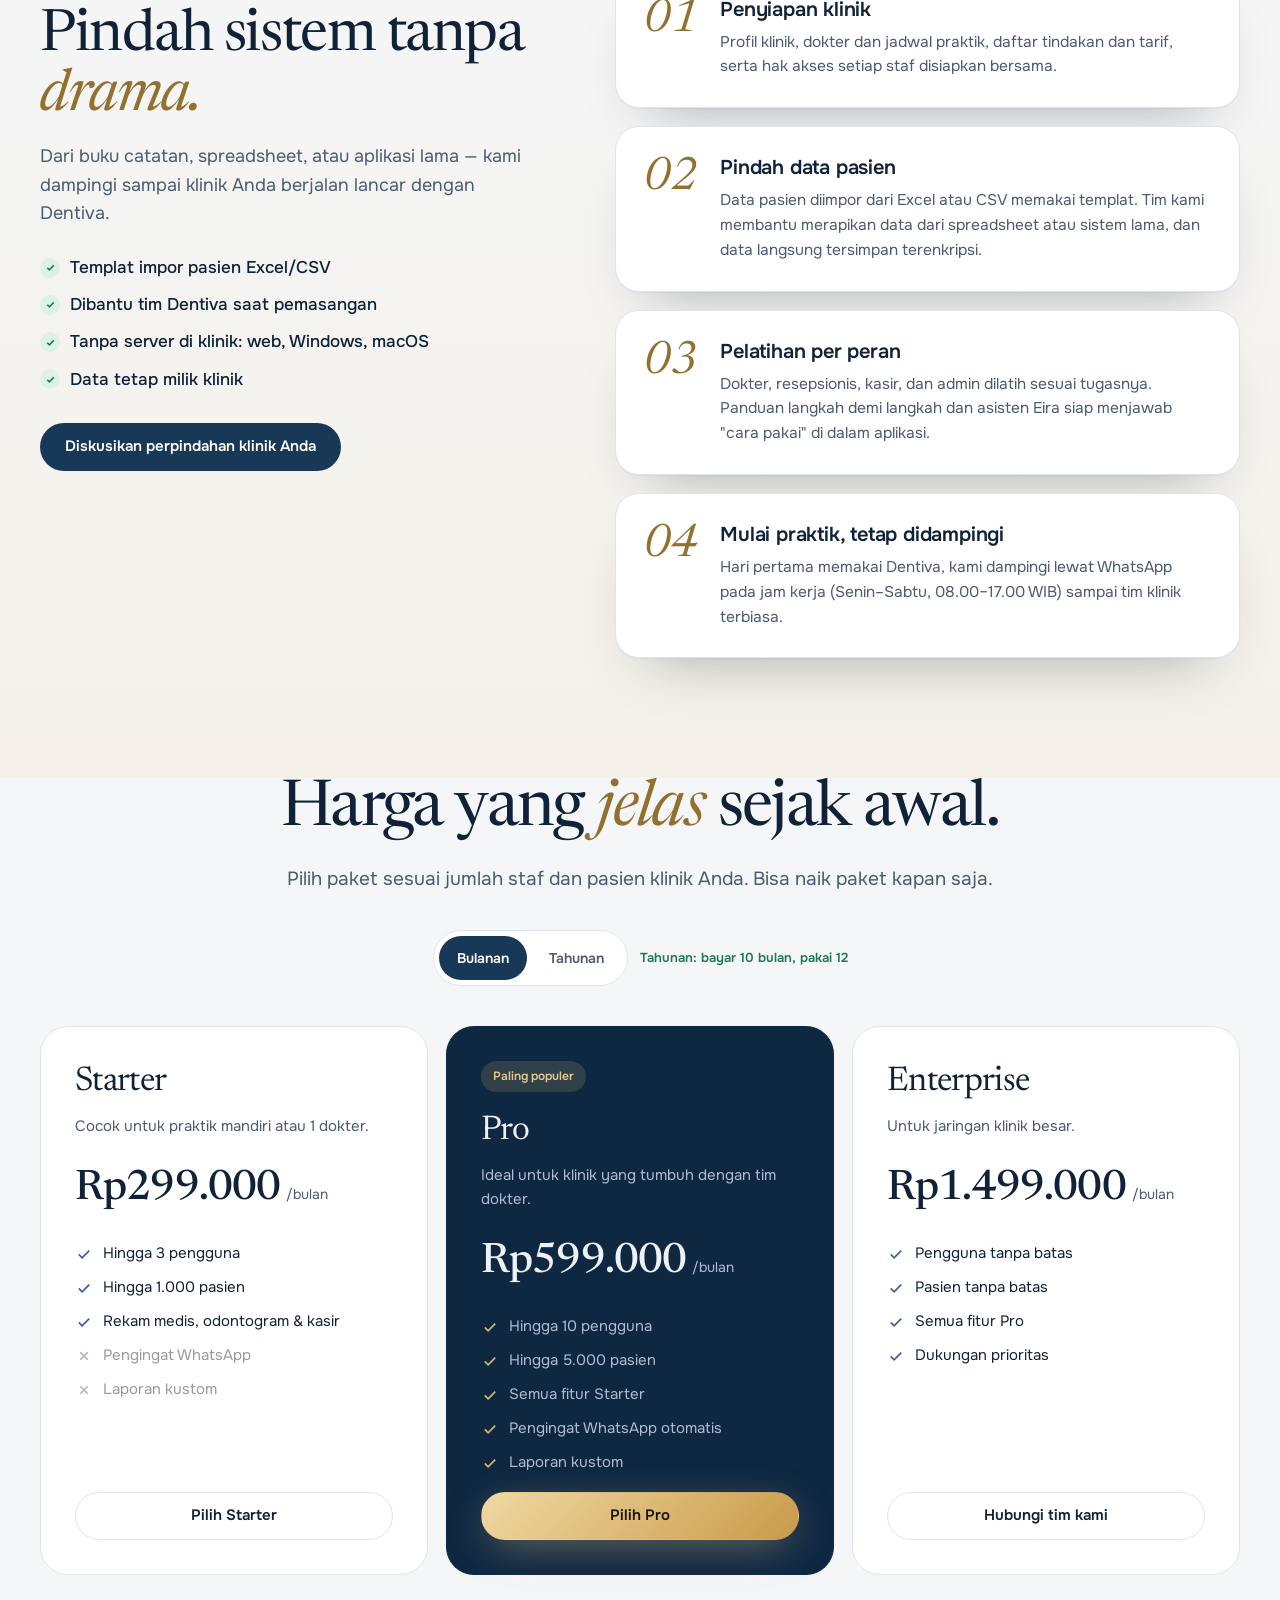
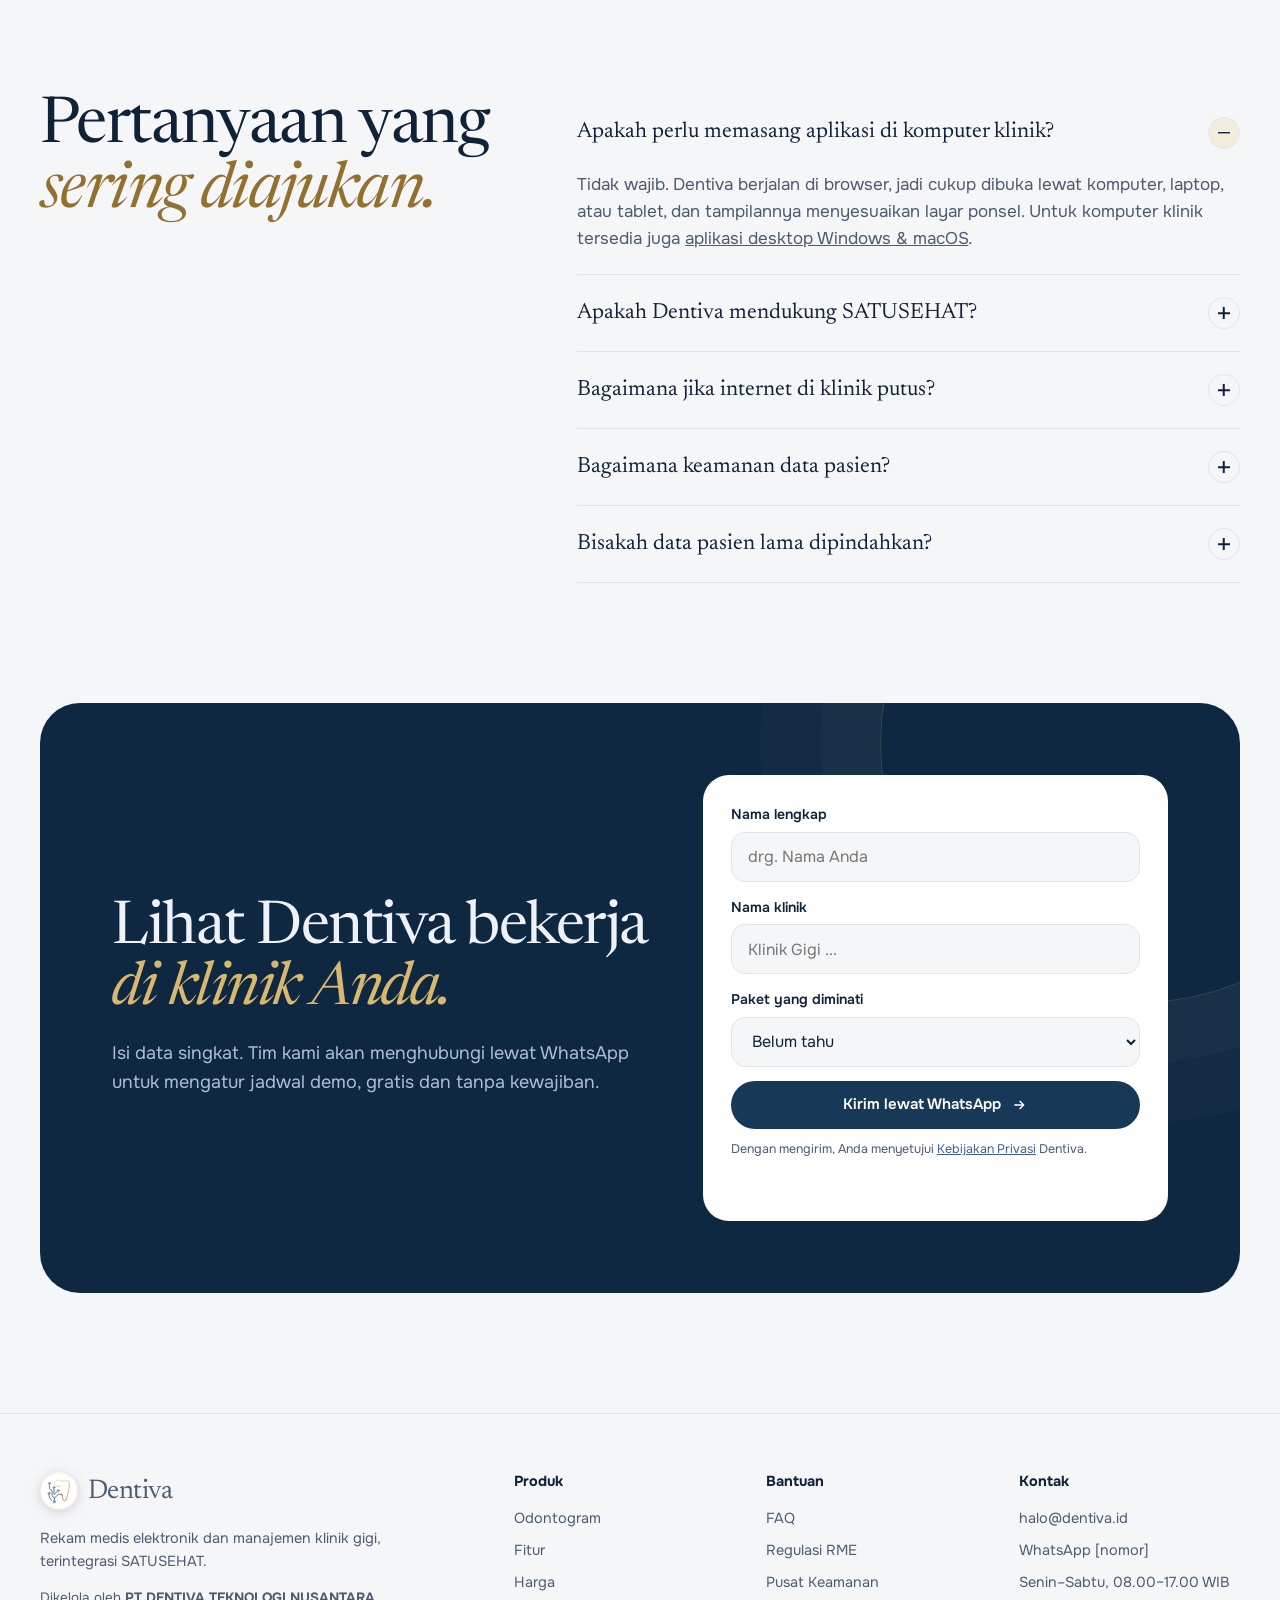
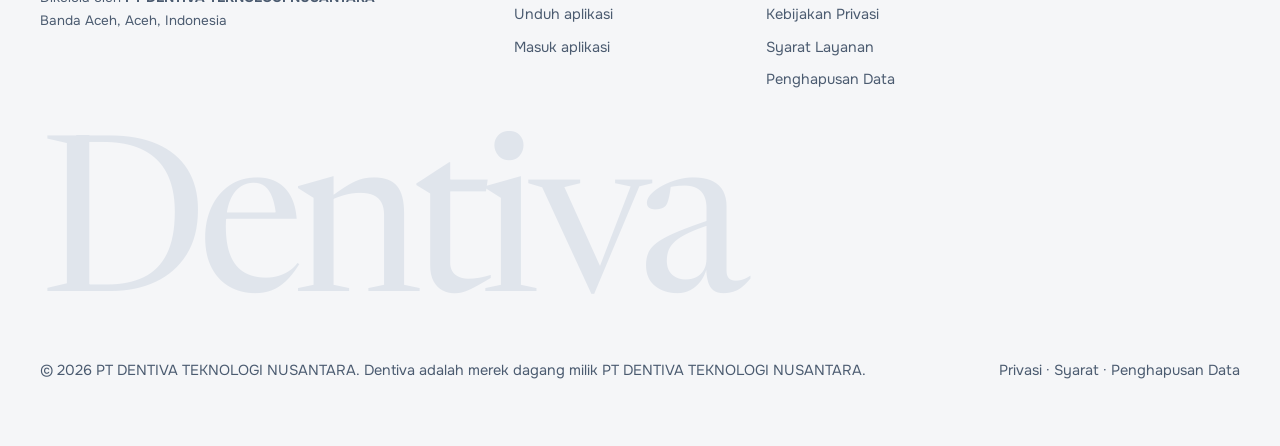
==== commit 52a96fb6: "fix(beranda): judul hero tidak lagi naik-turun saat animasi mockup berjalan Penyebab: kolom judul di" ====
--- a/index.html
+++ b/index.html
@@ -949,6 +949,13 @@
 :root[data-theme="dark"] .hx h1 .g{background-image:linear-gradient(100deg,#8FB4FF 0%,#C9D8FF 30%,#E4C98C 62%,#8FB4FF 100%)}
 :root[data-theme="dark"] .hx-st,:root[data-theme="dark"] .hx-icd{background:rgba(143,180,255,.16);color:#AFC8FF}
 :root[data-theme="dark"] .hx-bar{background:rgba(255,255,255,.04)}
+
+/* perbaikan: judul hero tidak boleh bergeser saat isi mockup berubah */
+.hx-in{align-items:start}
+@media (min-width:1061px){.hx-copy{padding-top:44px}}
+.hx-finds{height:94px;min-height:0;overflow:hidden}
+.hx-soap p{min-height:2.9em}
+@media (max-width:640px){.hx-soap p{min-height:4.35em}.hx-finds{height:86px}}
 </style>
 </head>
 <body>
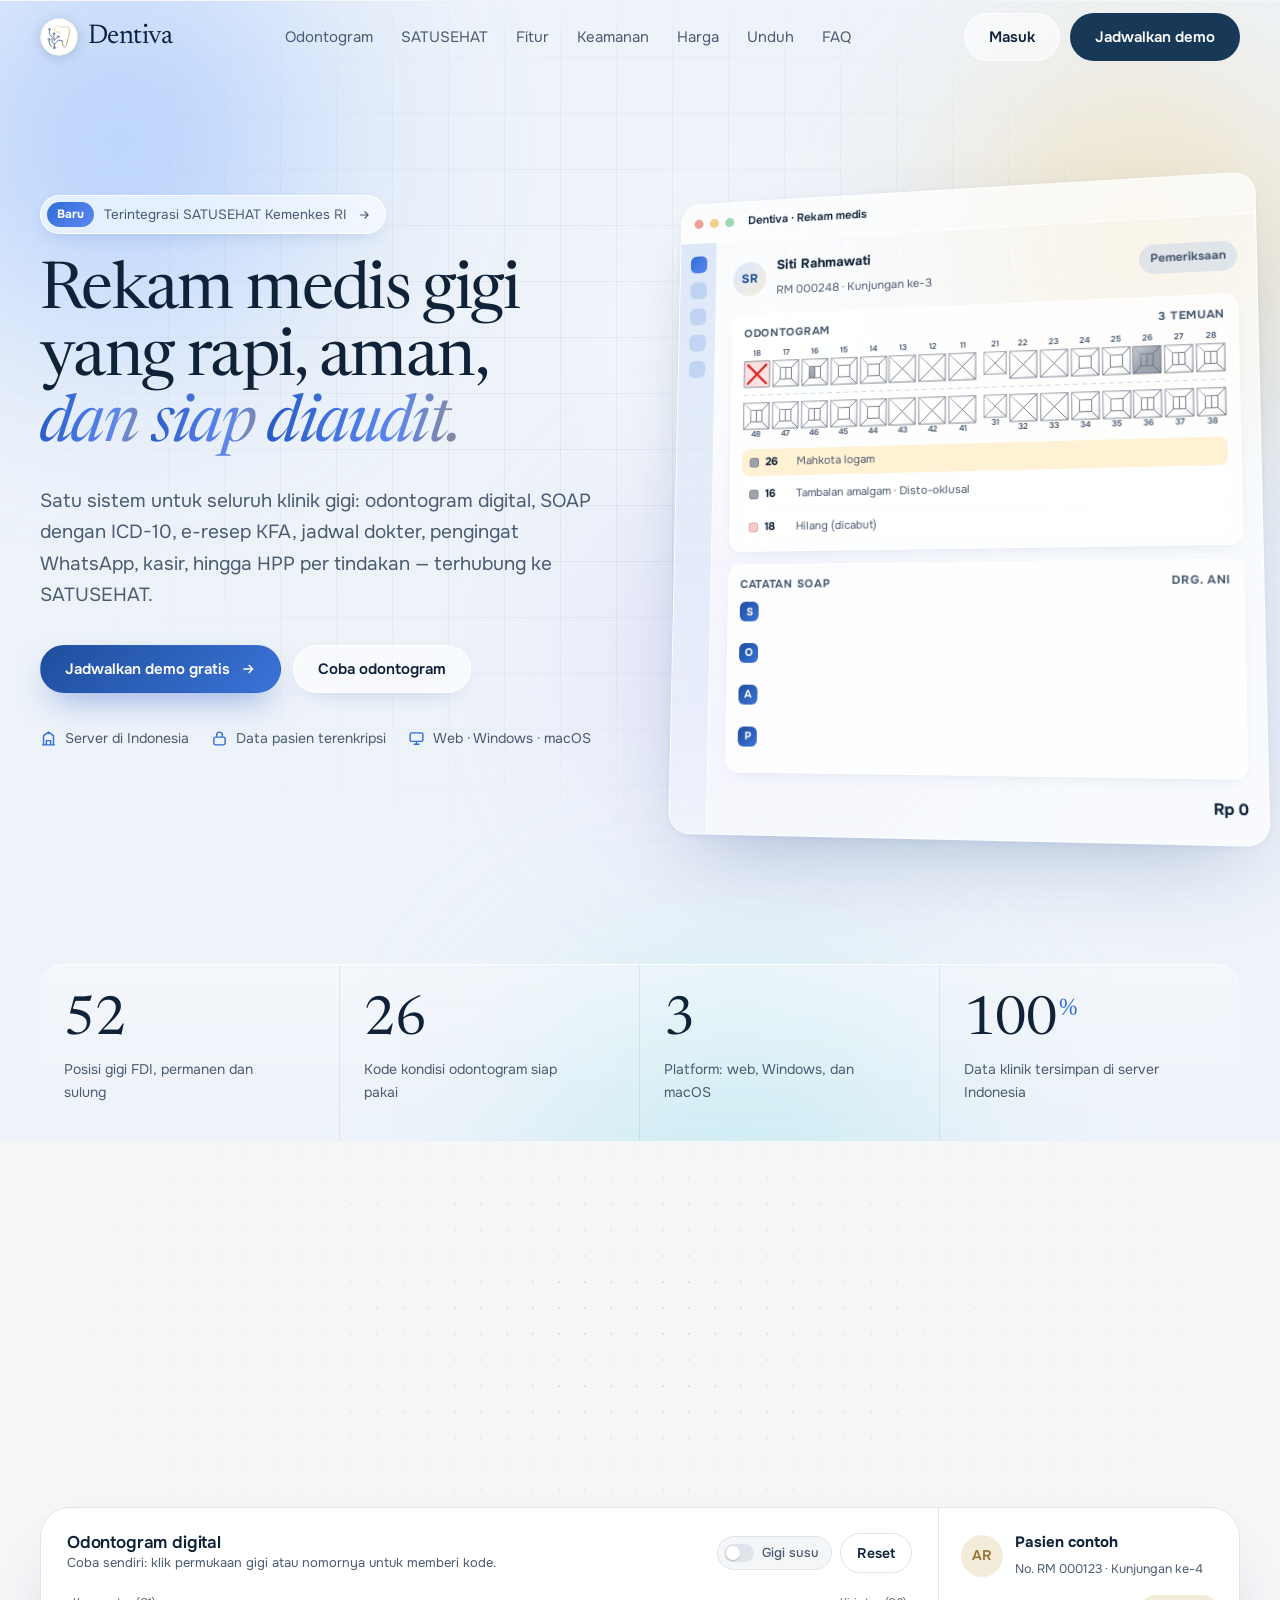
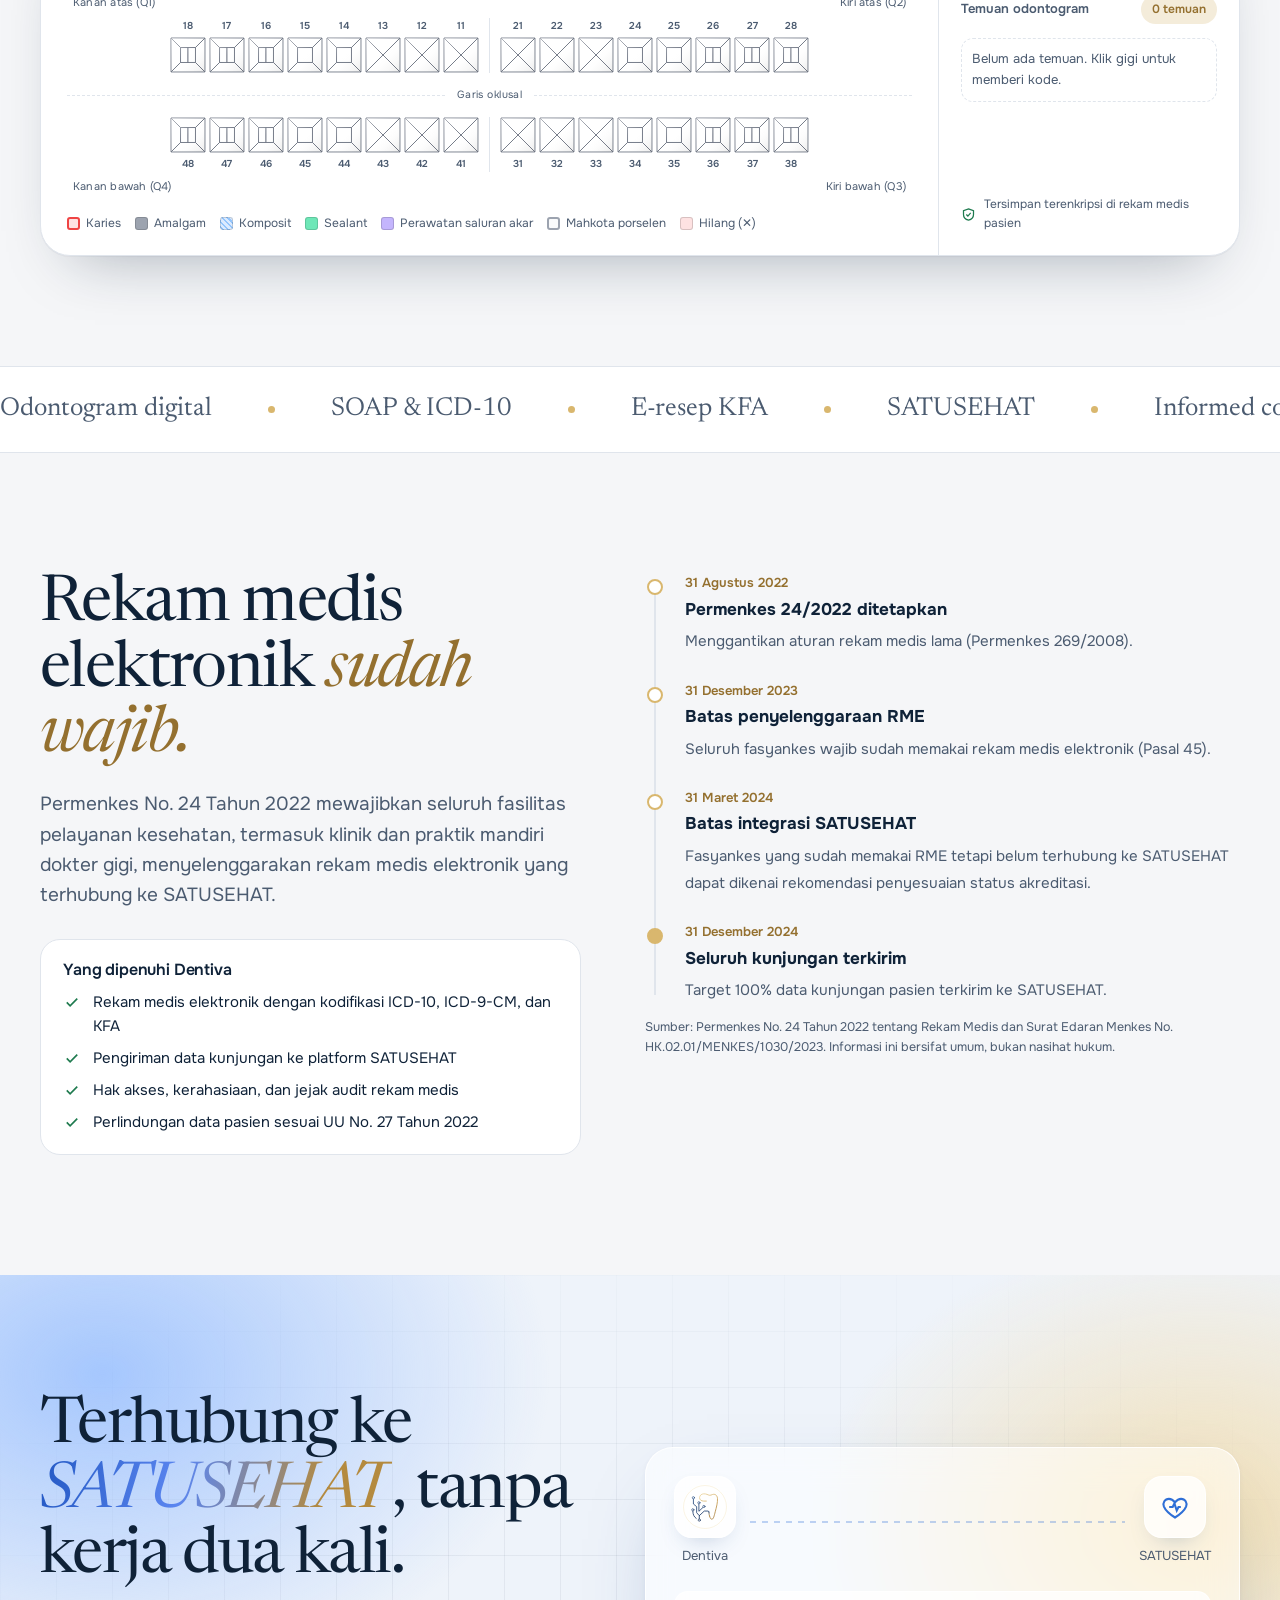
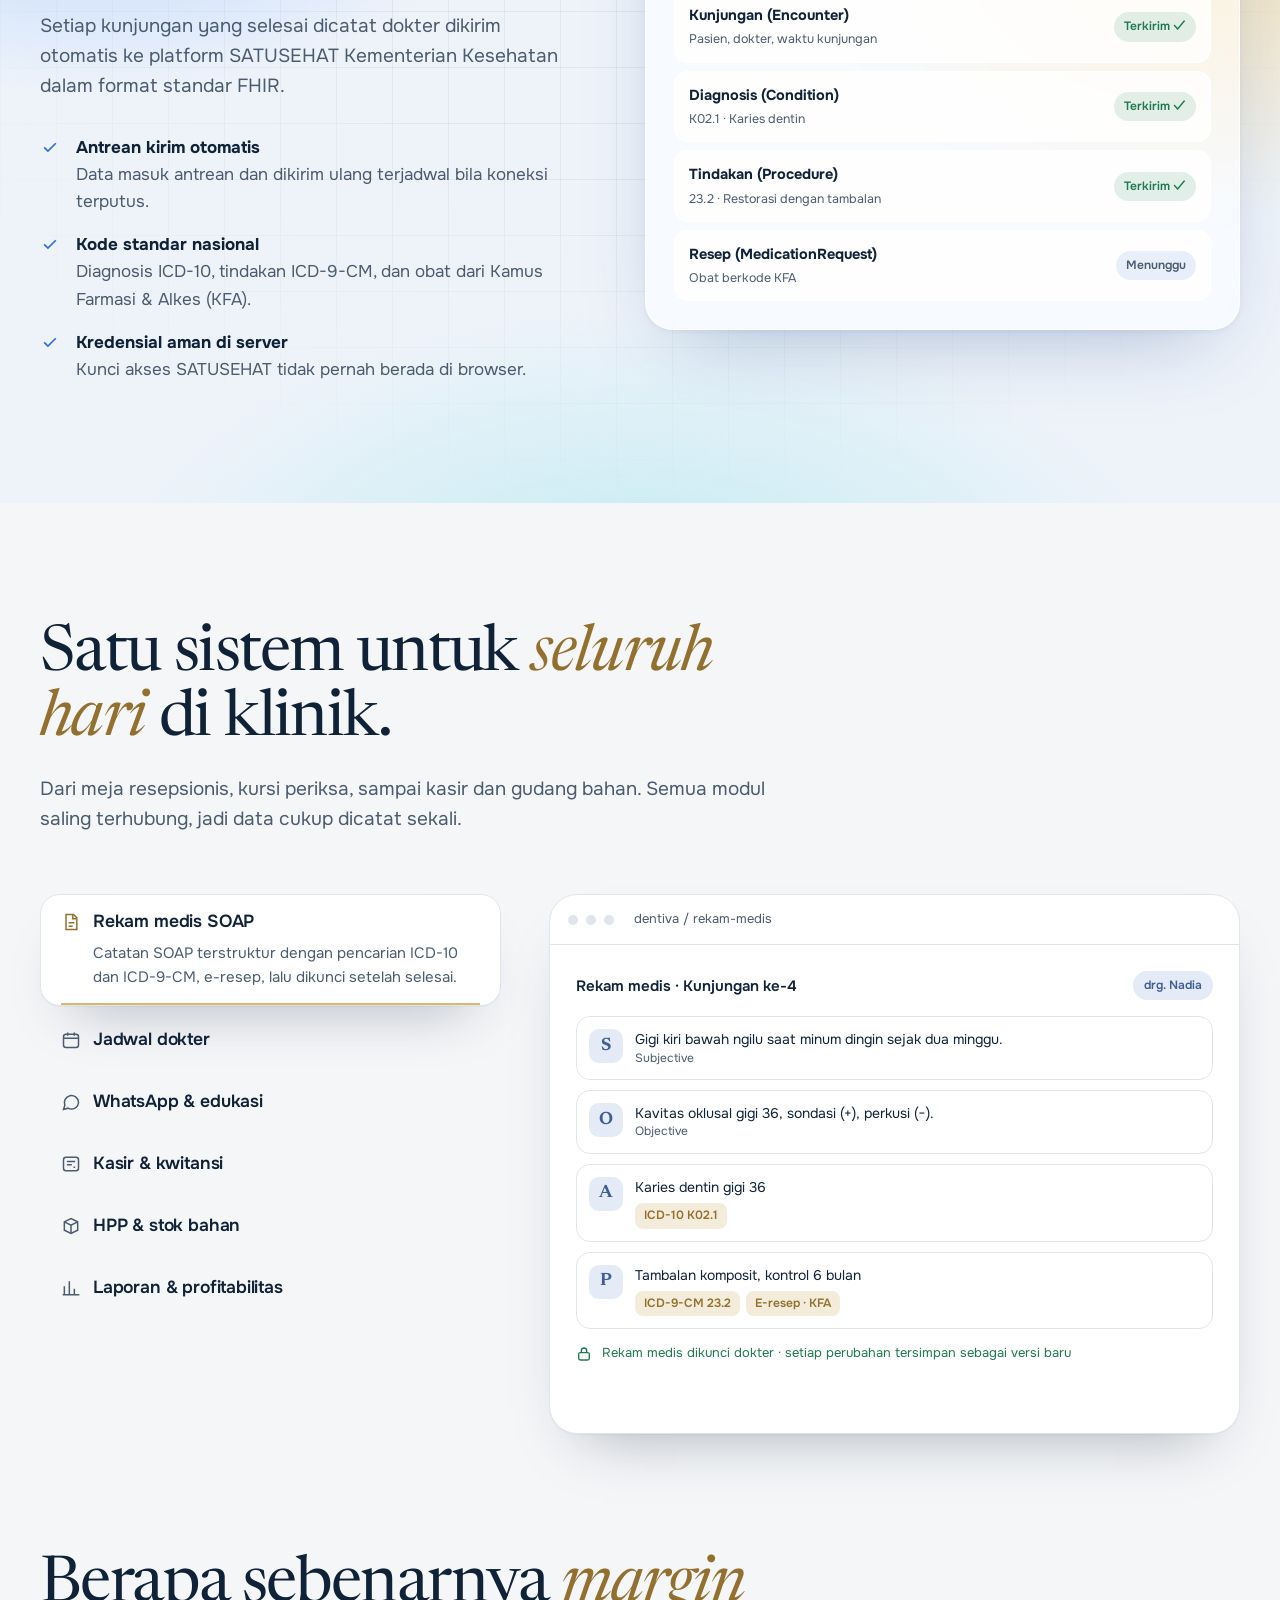
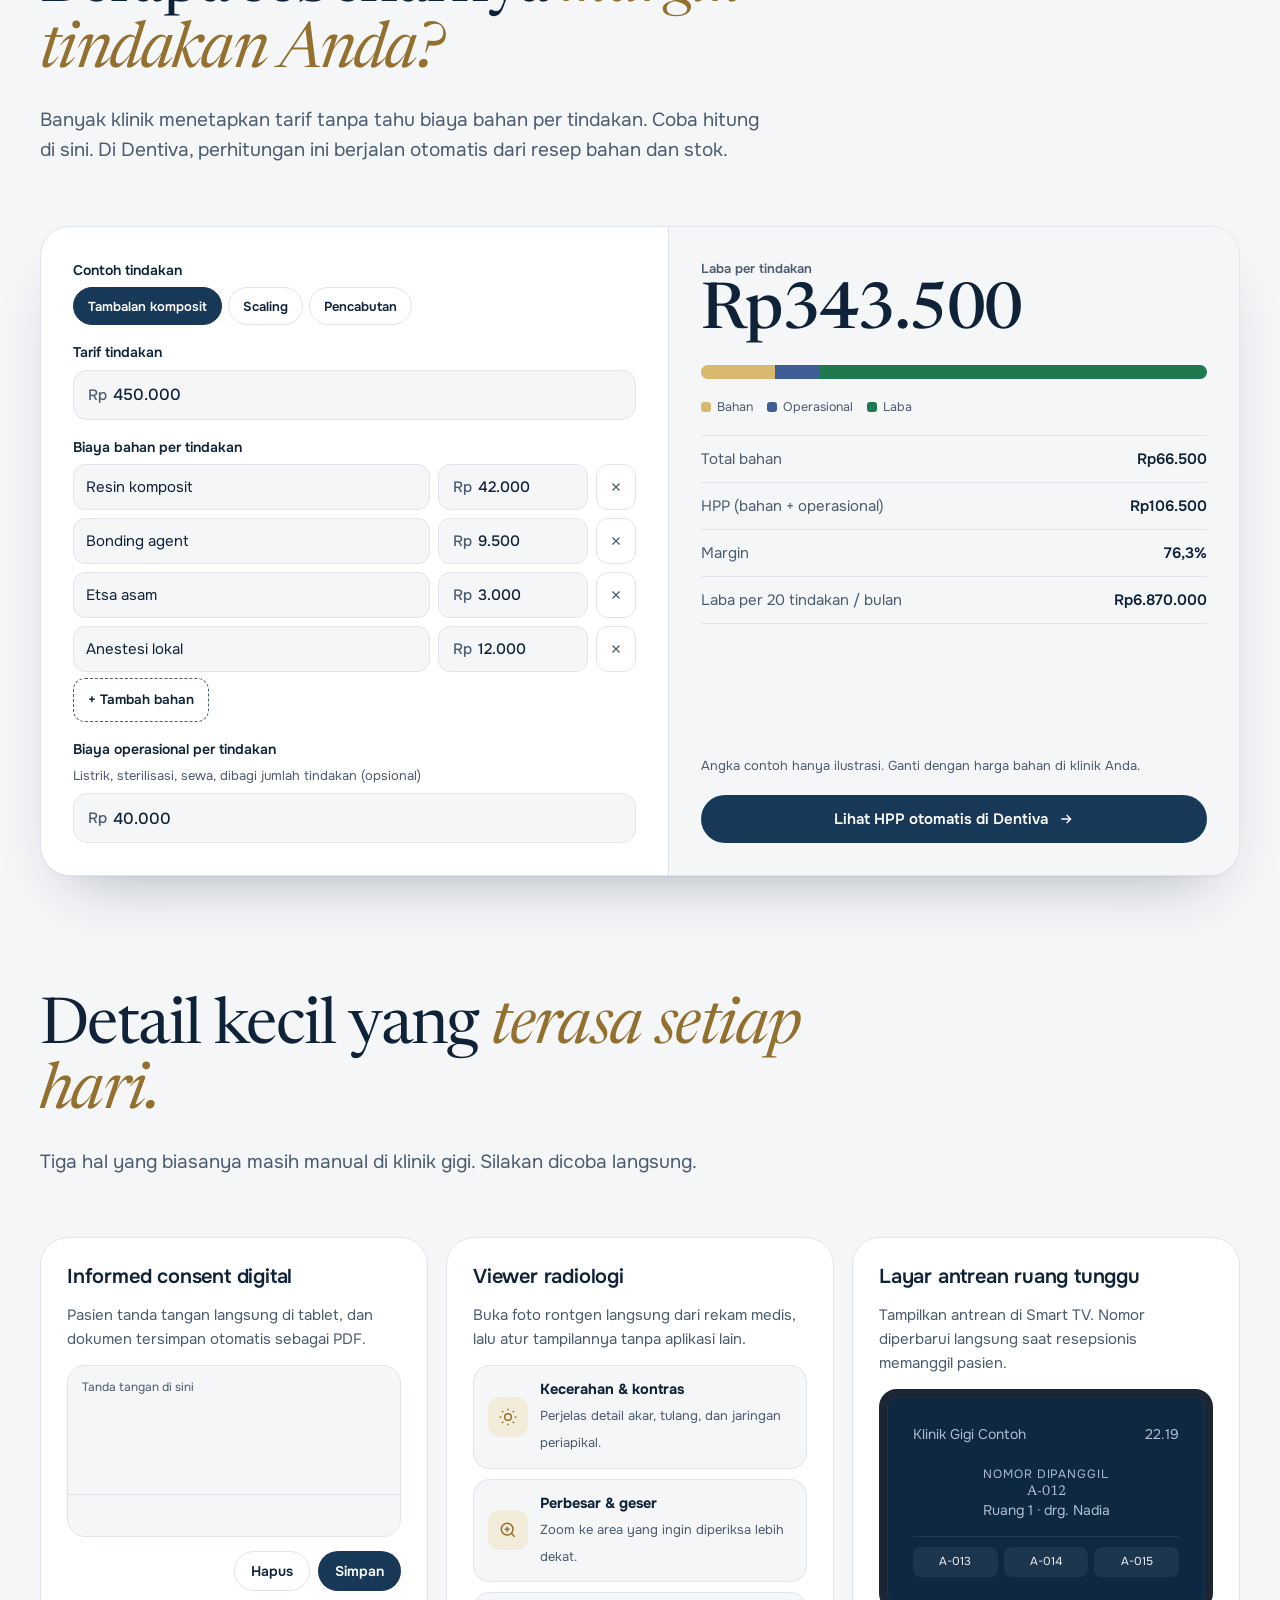
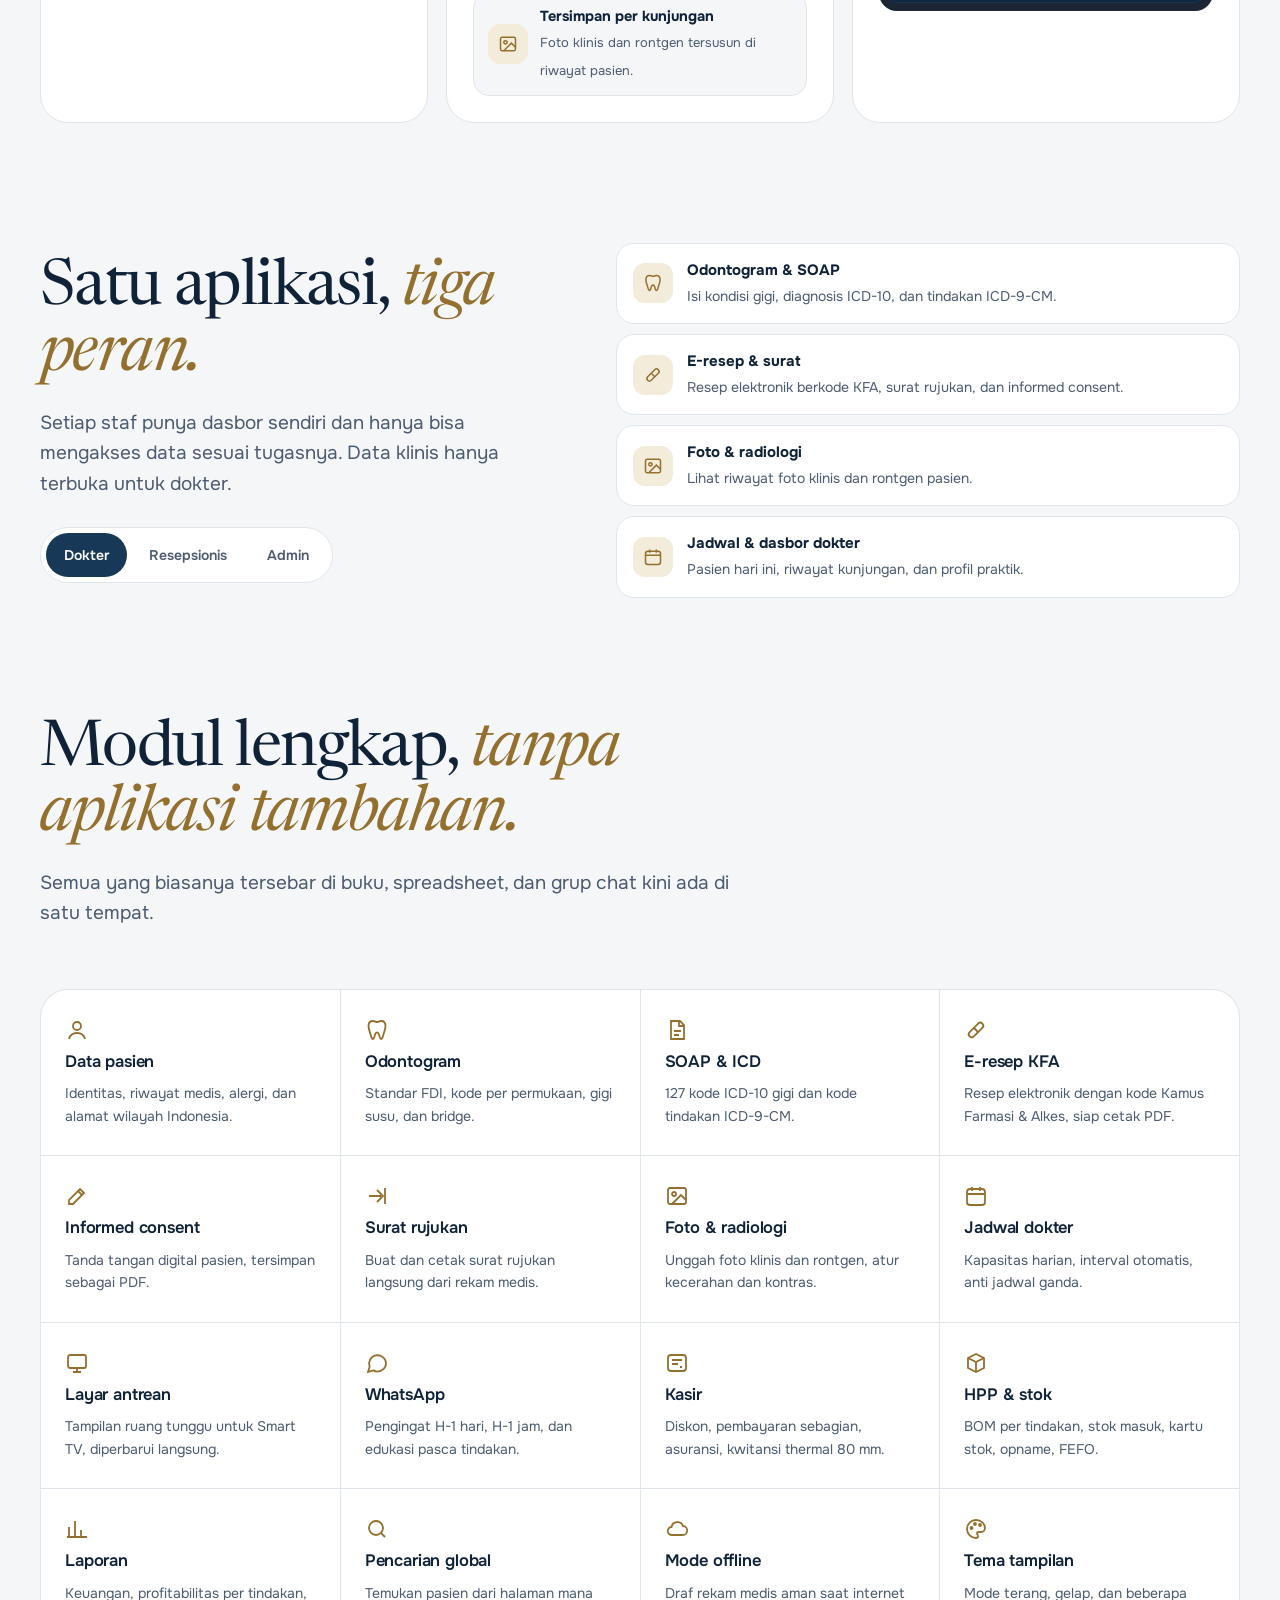
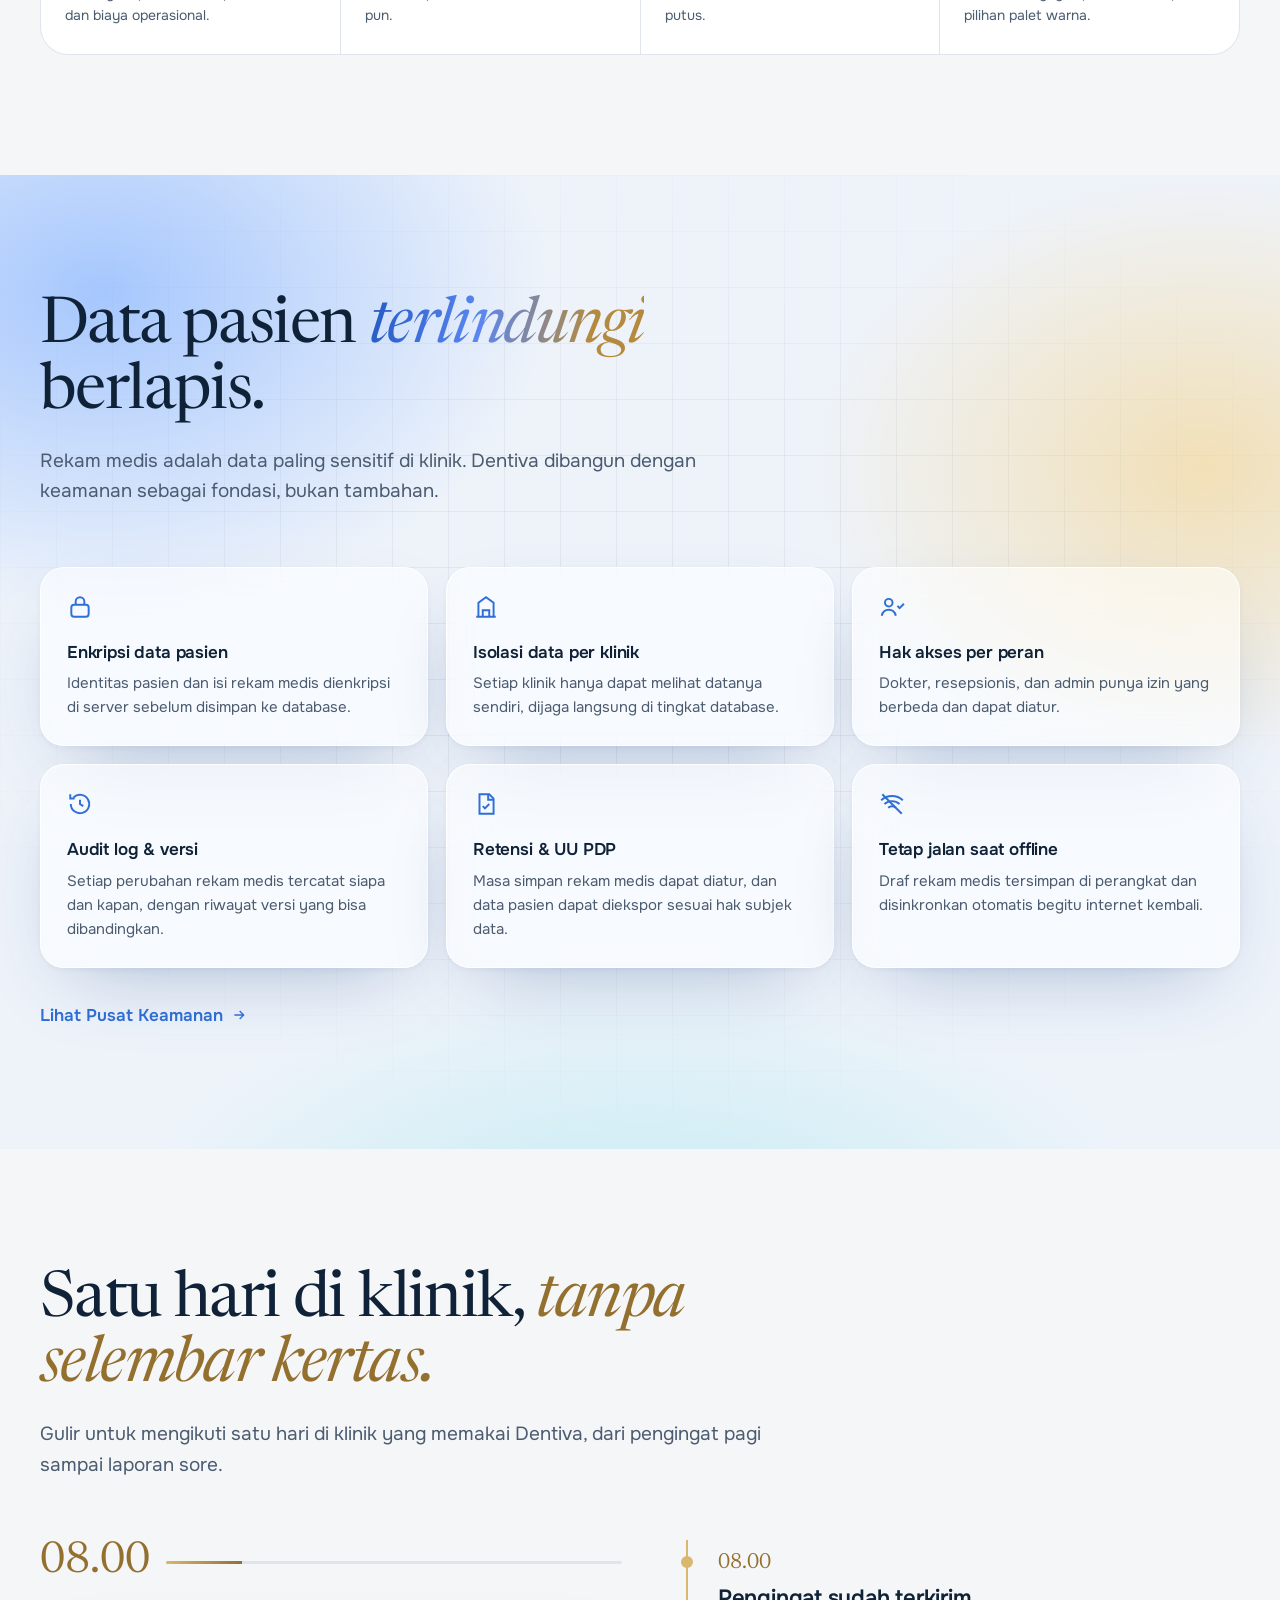
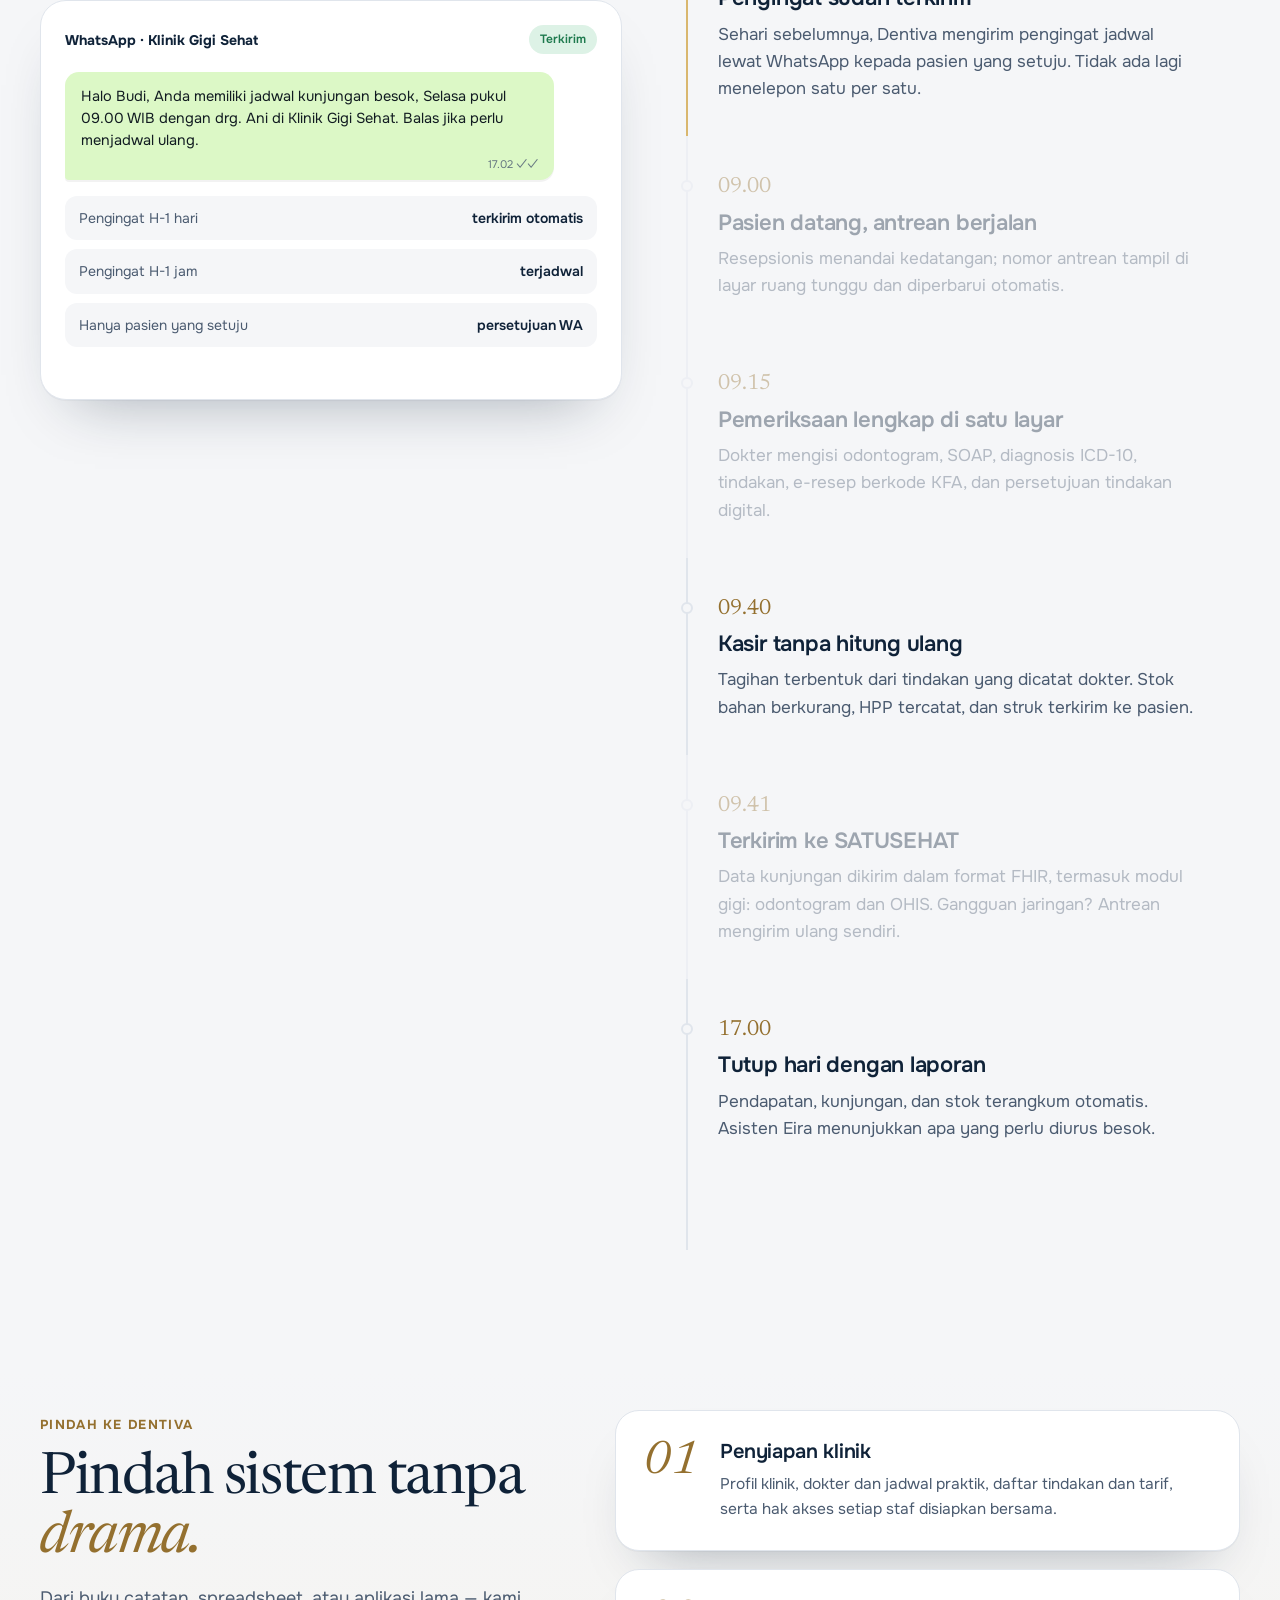
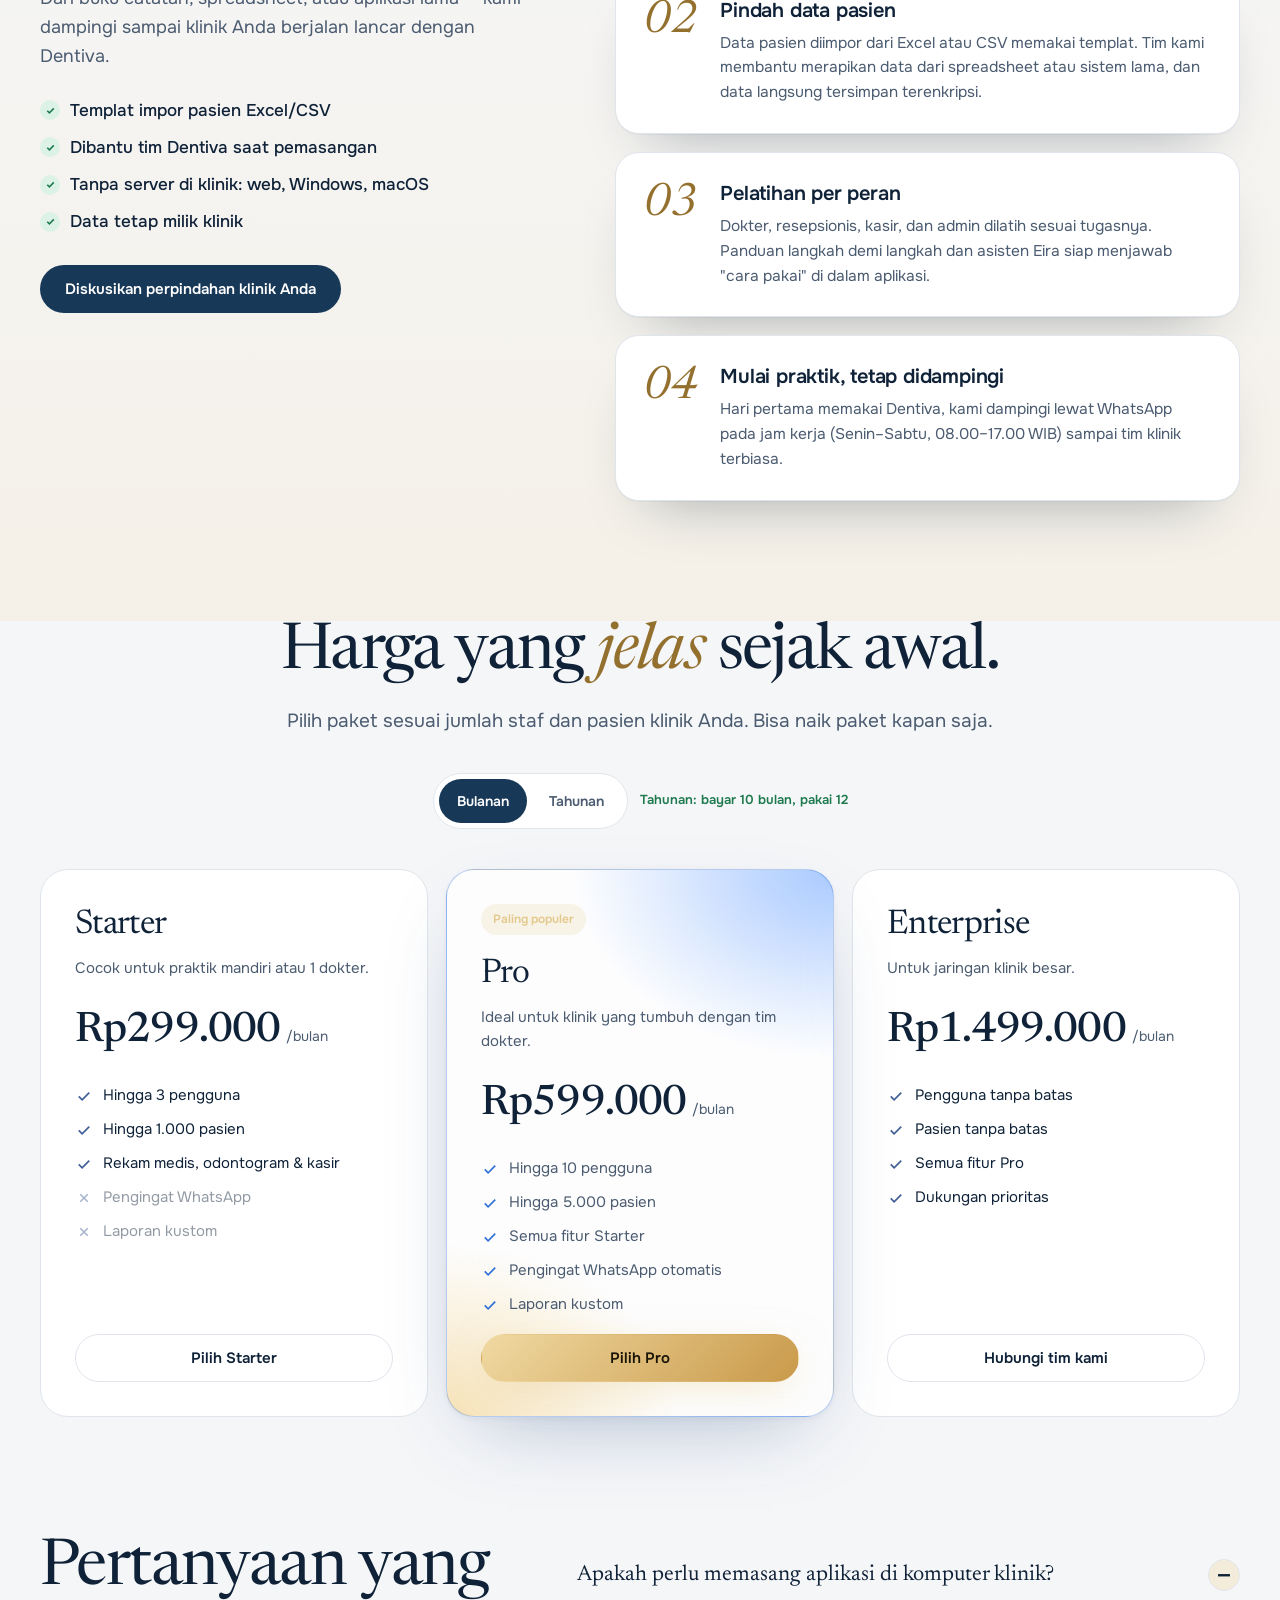
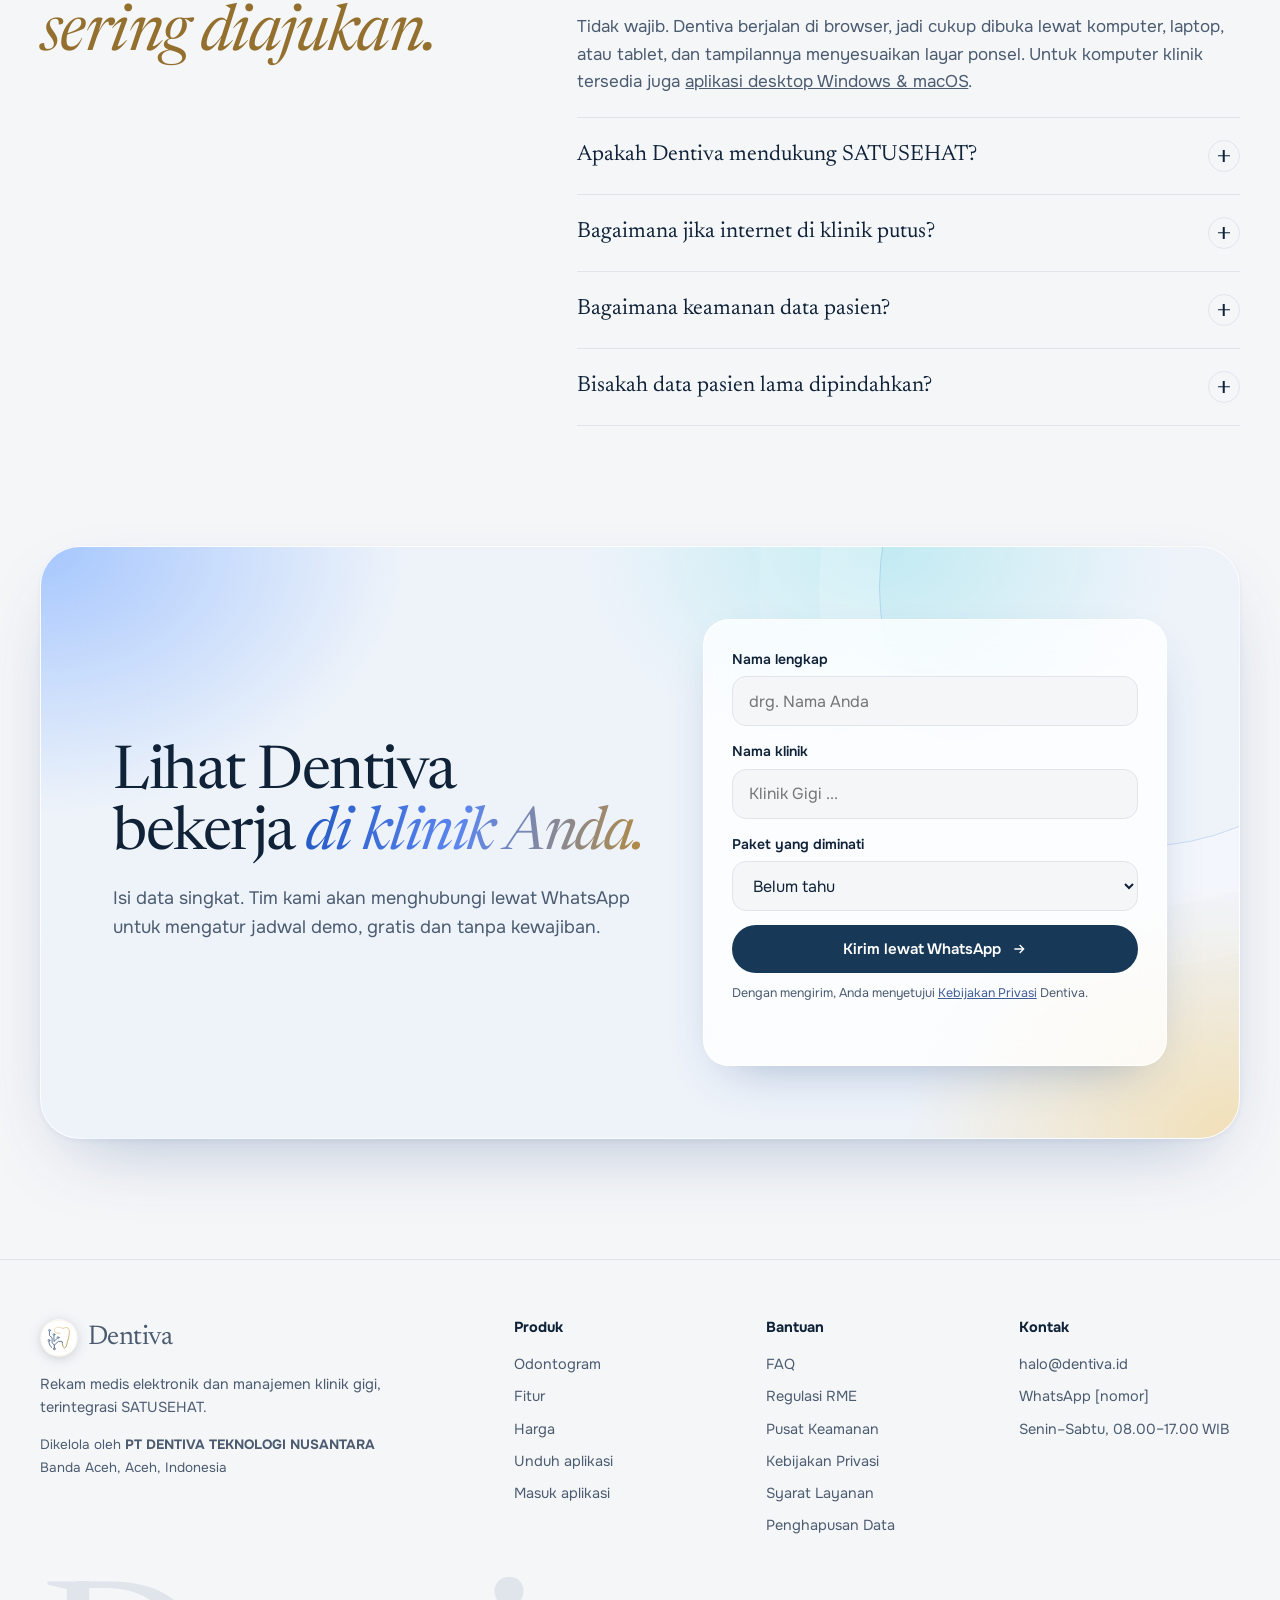
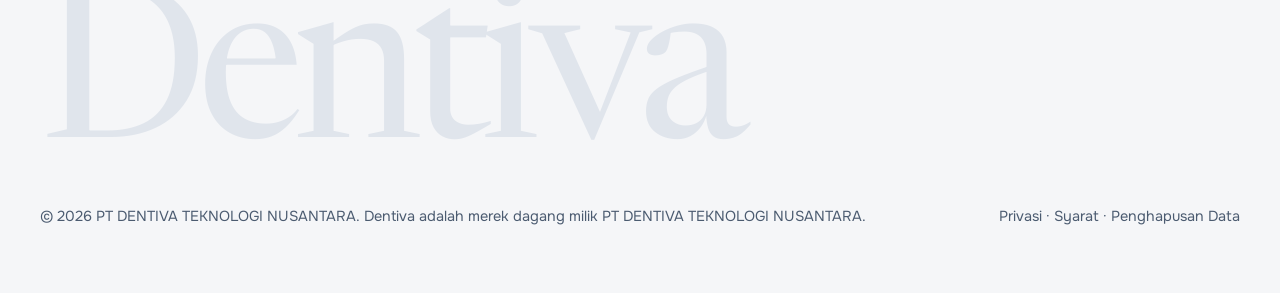
==== commit 14dc8cc8: "feat(desain): seluruh beranda bertema glass terang yang selaras dengan hero - bagian SATUSEHAT & Kea" ====
--- a/index.html
+++ b/index.html
@@ -956,6 +956,60 @@
 .hx-finds{height:94px;min-height:0;overflow:hidden}
 .hx-soap p{min-height:2.9em}
 @media (max-width:640px){.hx-soap p{min-height:4.35em}.hx-finds{height:86px}}
+
+/* ================= TEMA GLASS TERANG: SATUSEHAT, KEAMANAN, CTA, PAKET UNGGULAN ================= */
+.deep,.cta-box,.plan.featured{--g-bg:#EEF3FA;--g-ink:#0F2238;--g-soft:#4B5B70;--g-line:rgba(15,40,66,.06);
+  --g-glass:rgba(255,255,255,.58);--g-glass-2:rgba(255,255,255,.78);--g-edge:rgba(255,255,255,.85);
+  --g-shadow:0 30px 80px -34px rgba(31,74,134,.38),0 2px 6px rgba(31,74,134,.06);
+  --g-o1:rgba(141,184,255,.75);--g-o2:rgba(243,217,160,.75);--g-o3:rgba(169,230,238,.65);--g-acc:#2F6FD6}
+@media (prefers-color-scheme:dark){:root:not([data-theme="light"]) :is(.deep,.cta-box,.plan.featured){--g-bg:#0B1626;--g-ink:#EEF2F8;--g-soft:#A9B7C9;--g-line:rgba(255,255,255,.05);
+  --g-glass:rgba(20,36,58,.55);--g-glass-2:rgba(24,42,66,.75);--g-edge:rgba(255,255,255,.12);--g-shadow:0 30px 80px -30px rgba(0,0,0,.7);
+  --g-o1:rgba(31,74,134,.55);--g-o2:rgba(110,84,36,.45);--g-o3:rgba(28,90,102,.45);--g-acc:#8FB4FF}}
+:root[data-theme="dark"] :is(.deep,.cta-box,.plan.featured){--g-bg:#0B1626;--g-ink:#EEF2F8;--g-soft:#A9B7C9;--g-line:rgba(255,255,255,.05);
+  --g-glass:rgba(20,36,58,.55);--g-glass-2:rgba(24,42,66,.75);--g-edge:rgba(255,255,255,.12);--g-shadow:0 30px 80px -30px rgba(0,0,0,.7);
+  --g-o1:rgba(31,74,134,.55);--g-o2:rgba(110,84,36,.45);--g-o3:rgba(28,90,102,.45);--g-acc:#8FB4FF}
+
+/* bagian (SATUSEHAT & Keamanan) */
+.deep{position:relative;isolation:isolate;overflow:hidden;color:var(--g-ink);
+  background:radial-gradient(640px 460px at 8% 12%,var(--g-o1),transparent 70%),radial-gradient(560px 420px at 94% 30%,var(--g-o2),transparent 70%),radial-gradient(760px 420px at 50% 112%,var(--g-o3),transparent 70%),var(--g-bg)}
+.deep::before{content:"";position:absolute;inset:0;z-index:-1;pointer-events:none;background-image:linear-gradient(var(--g-line) 1px,transparent 1px),linear-gradient(90deg,var(--g-line) 1px,transparent 1px);background-size:56px 56px;-webkit-mask-image:radial-gradient(ellipse 75% 70% at 50% 45%,#000 25%,transparent 78%);mask-image:radial-gradient(ellipse 75% 70% at 50% 45%,#000 25%,transparent 78%)}
+.deep .sec-head p{color:var(--g-soft)}
+.deep h2 em{color:transparent;background:linear-gradient(100deg,#2459C4 0%,#5B86F0 40%,#B48A3E 80%);-webkit-background-clip:text;background-clip:text}
+:root[data-theme="dark"] .deep h2 em{background-image:linear-gradient(100deg,#8FB4FF,#C9D8FF 40%,#E4C98C 80%)}
+@media (prefers-color-scheme:dark){:root:not([data-theme="light"]) .deep h2 em{background-image:linear-gradient(100deg,#8FB4FF,#C9D8FF 40%,#E4C98C 80%)}}
+.deep .glassy,.ss-flow,.sc{background:var(--g-glass);border:1px solid var(--g-edge);backdrop-filter:blur(18px) saturate(1.4);-webkit-backdrop-filter:blur(18px) saturate(1.4);box-shadow:var(--g-shadow)}
+.sc:hover{background:var(--g-glass-2);border-color:#B9CCF2}
+.sc svg,.ss-points svg,.node .box svg{color:var(--g-acc)}
+.sc p,.ss-points li,.node,.res li small{color:var(--g-soft)}
+.ss-points li b{color:var(--g-ink)}
+.node .box{background:var(--g-glass-2);border-color:var(--g-edge);box-shadow:0 10px 26px -14px rgba(31,74,134,.4)}
+.wire{background:repeating-linear-gradient(90deg,rgba(47,111,214,.3) 0 6px,transparent 6px 12px)}
+.wire i{background:var(--g-acc);box-shadow:0 0 12px var(--g-acc)}
+.res li{background:var(--g-glass-2);border:1px solid var(--g-edge)}
+.st-badge{background:rgba(47,111,214,.1);color:var(--g-soft)}
+.st-badge.sending{color:#B4842E;background:rgba(228,201,140,.22)}
+.st-badge.done{background:rgba(30,122,78,.12);color:#1E7A4E}
+:root[data-theme="dark"] .st-badge.done{color:#7EDDAA}
+@media (prefers-color-scheme:dark){:root:not([data-theme="light"]) .st-badge.done{color:#7EDDAA}}
+.deep .sec-more{color:var(--g-acc)}
+
+/* kotak CTA "Jadwalkan demo" */
+.cta-box{color:var(--g-ink);border:1px solid var(--g-edge);box-shadow:var(--g-shadow);
+  background:radial-gradient(520px 380px at 0% 0%,var(--g-o1),transparent 70%),radial-gradient(480px 360px at 100% 100%,var(--g-o2),transparent 70%),radial-gradient(420px 300px at 70% 0%,var(--g-o3),transparent 70%),var(--g-bg)}
+.cta-box::before{border-color:rgba(47,111,214,.18);box-shadow:0 0 0 60px rgba(255,255,255,.18),0 0 0 120px rgba(255,255,255,.1)}
+.cta-box h2 em{color:transparent;background:linear-gradient(100deg,#2459C4,#5B86F0 45%,#B48A3E);-webkit-background-clip:text;background-clip:text}
+.cta-box>div>p{color:var(--g-soft)}
+.cta-box form{background:var(--g-glass-2);border:1px solid var(--g-edge);backdrop-filter:blur(18px) saturate(1.4);-webkit-backdrop-filter:blur(18px) saturate(1.4);box-shadow:0 20px 50px -26px rgba(31,74,134,.45)}
+
+/* kartu paket unggulan */
+.plan.featured{color:var(--g-ink);border:1.5px solid rgba(47,111,214,.35);box-shadow:var(--g-shadow);
+  background:radial-gradient(360px 260px at 100% 0%,var(--g-o1),transparent 72%),radial-gradient(320px 240px at 0% 100%,var(--g-o2),transparent 72%),var(--g-glass-2);
+  backdrop-filter:blur(18px) saturate(1.4);-webkit-backdrop-filter:blur(18px) saturate(1.4)}
+.plan.featured .for,.plan.featured li,.plan.featured .per{color:var(--g-soft)}
+.plan.featured li svg{color:var(--g-acc)}
+
+:root[data-theme="dark"] .cta-box h2 em{background-image:linear-gradient(100deg,#8FB4FF,#C9D8FF 45%,#E4C98C)}
+@media (prefers-color-scheme:dark){:root:not([data-theme="light"]) .cta-box h2 em{background-image:linear-gradient(100deg,#8FB4FF,#C9D8FF 45%,#E4C98C)}}
 </style>
 </head>
 <body>
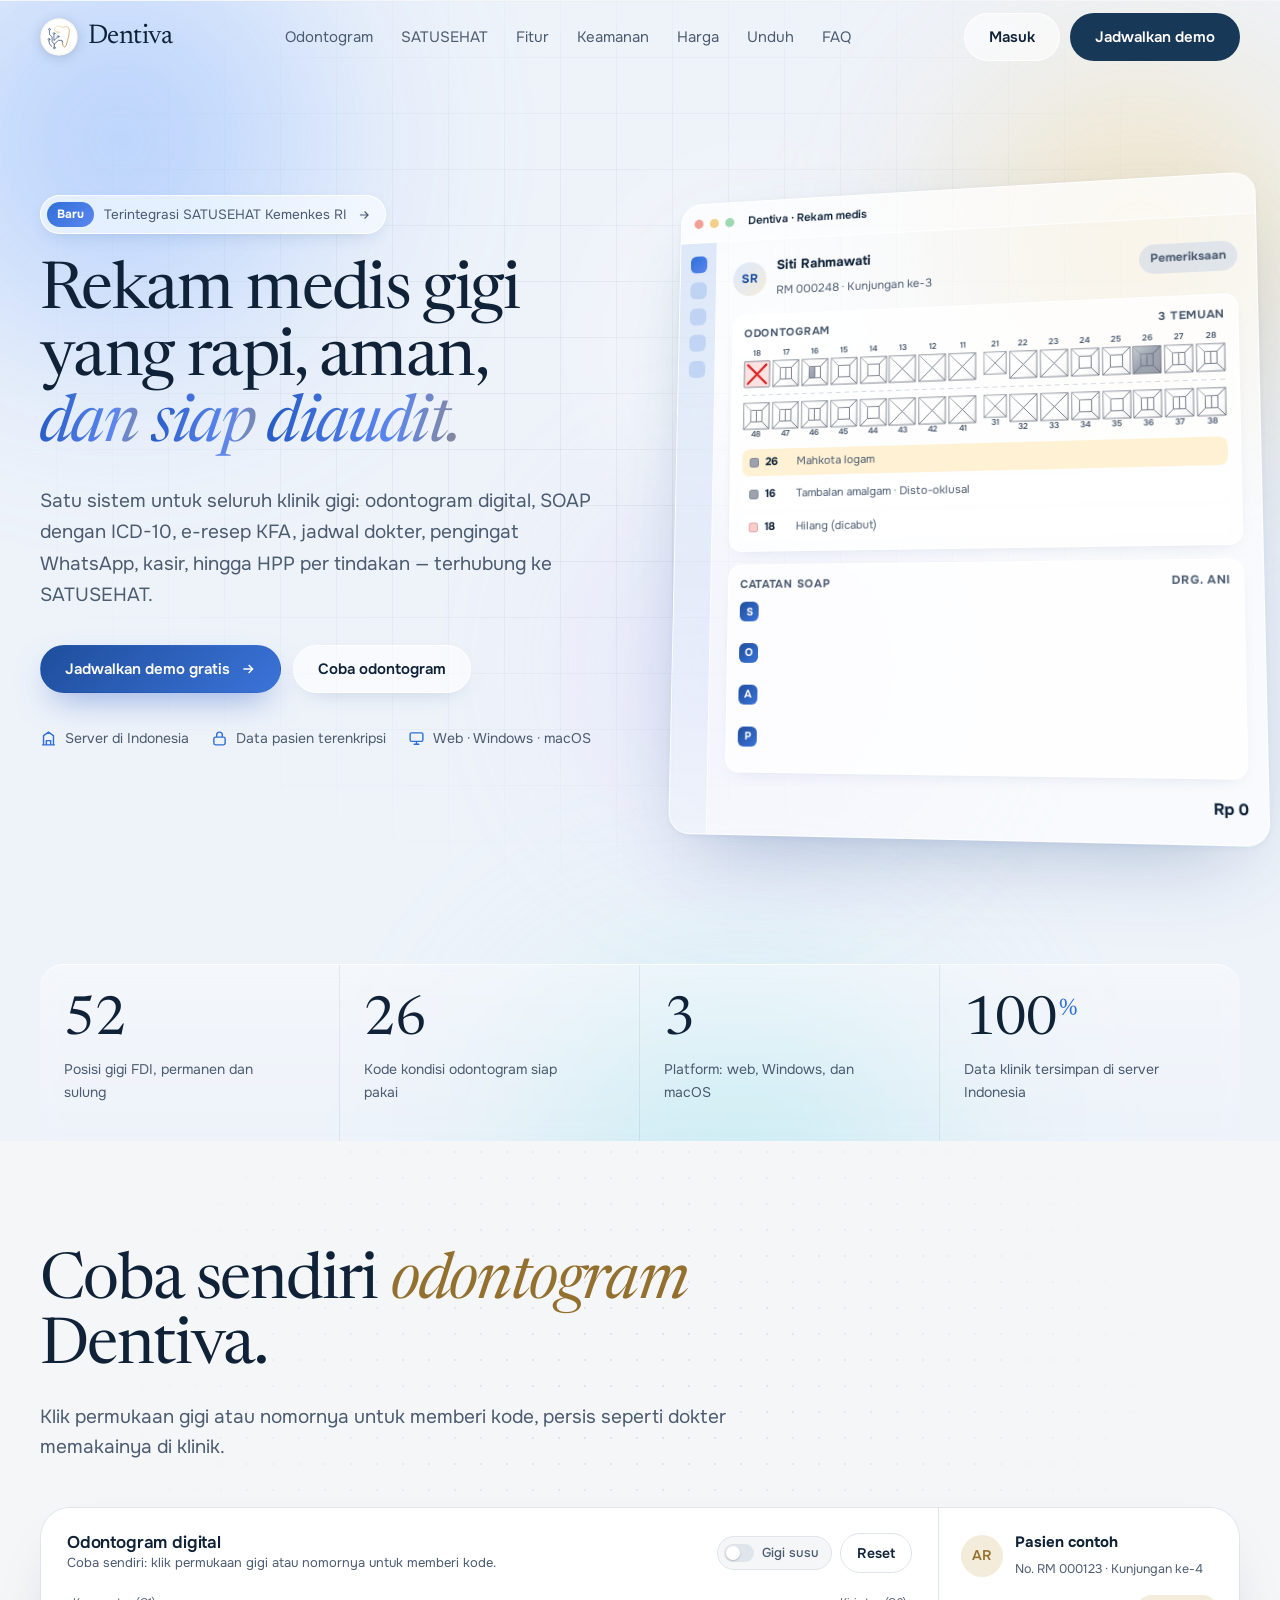
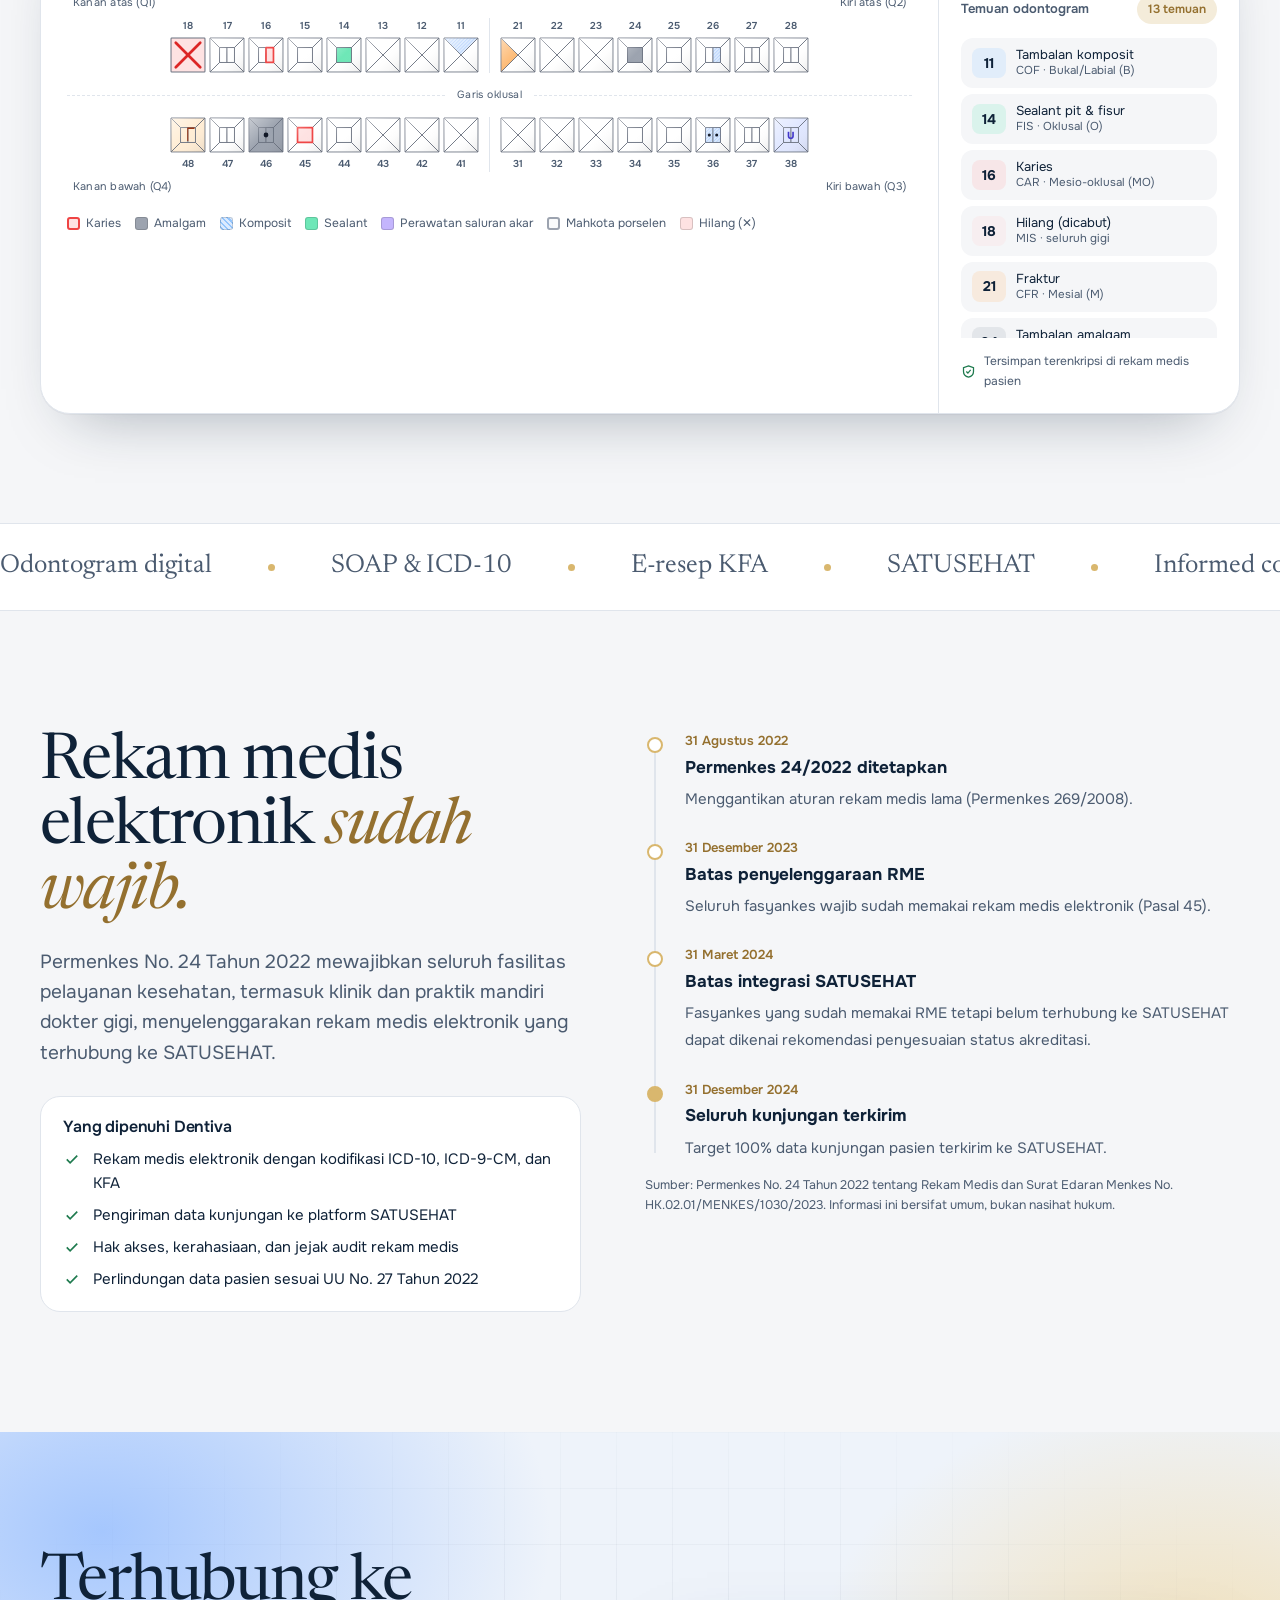
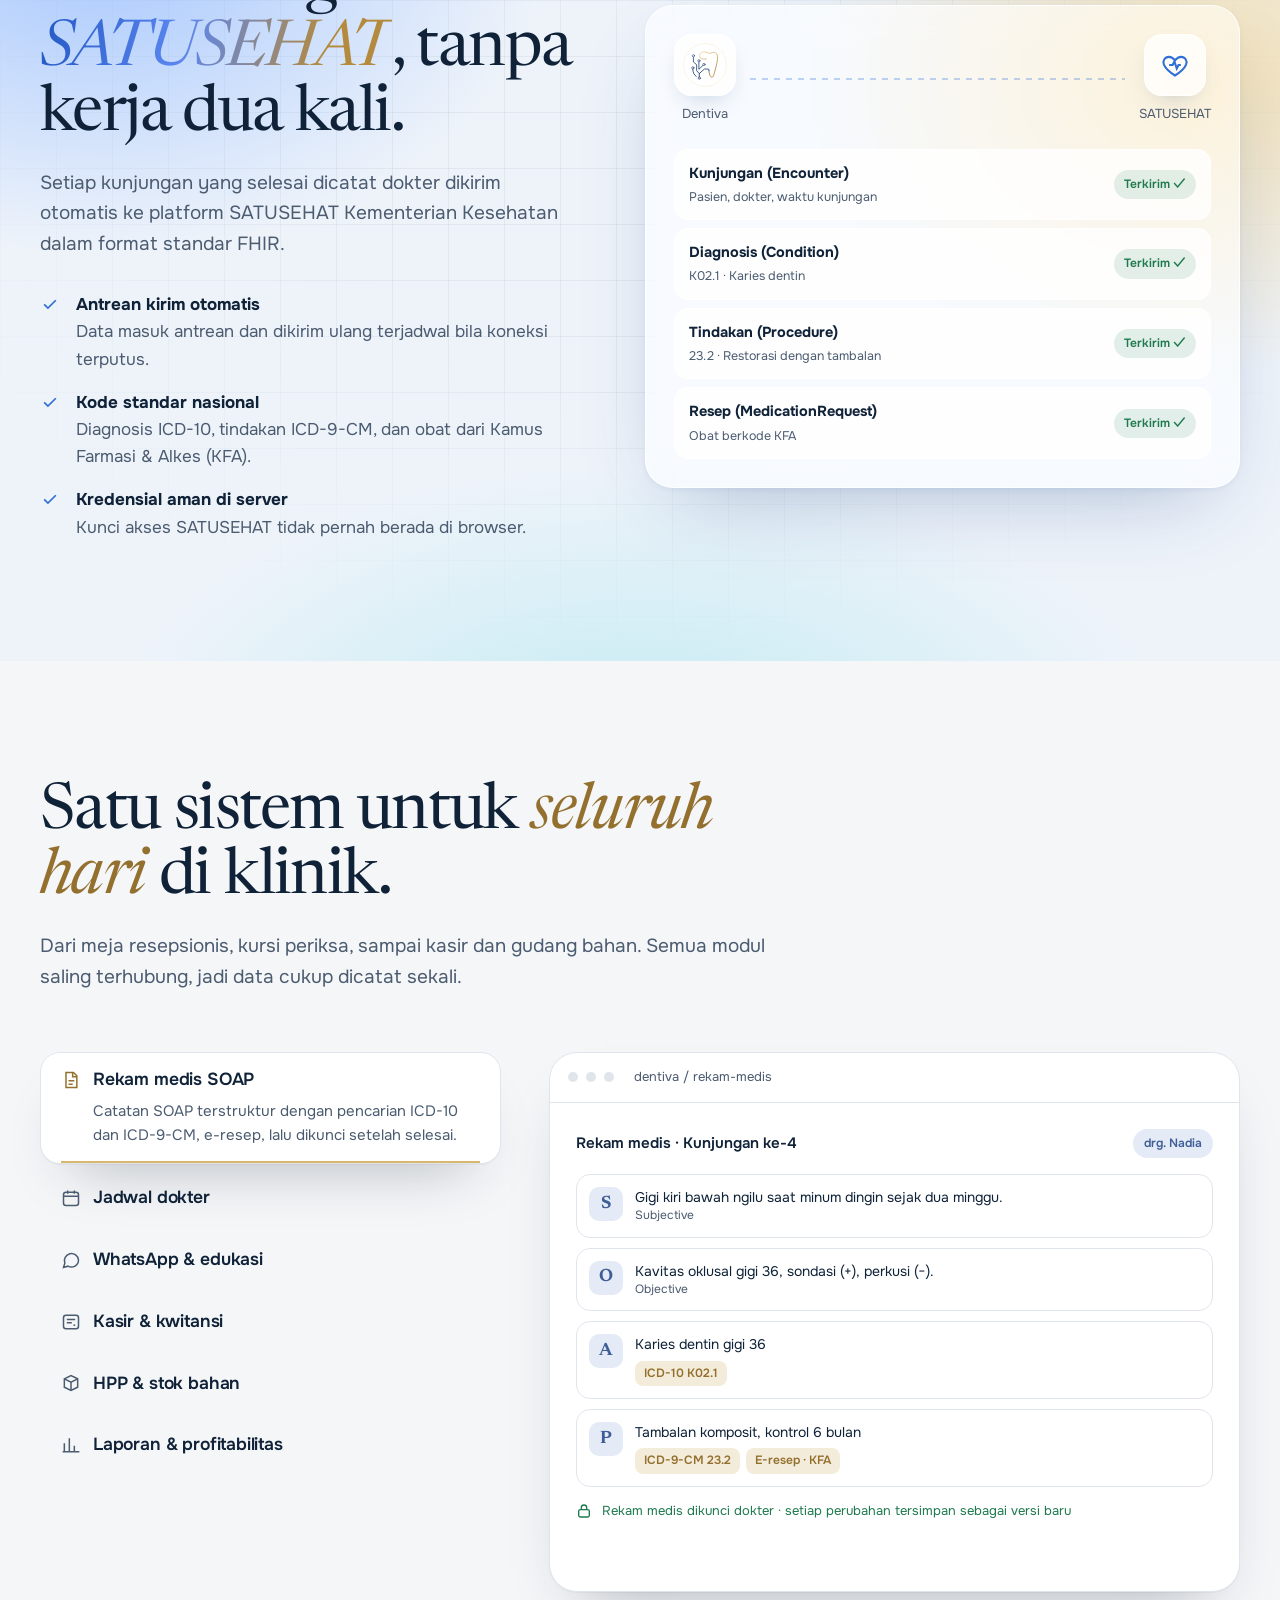
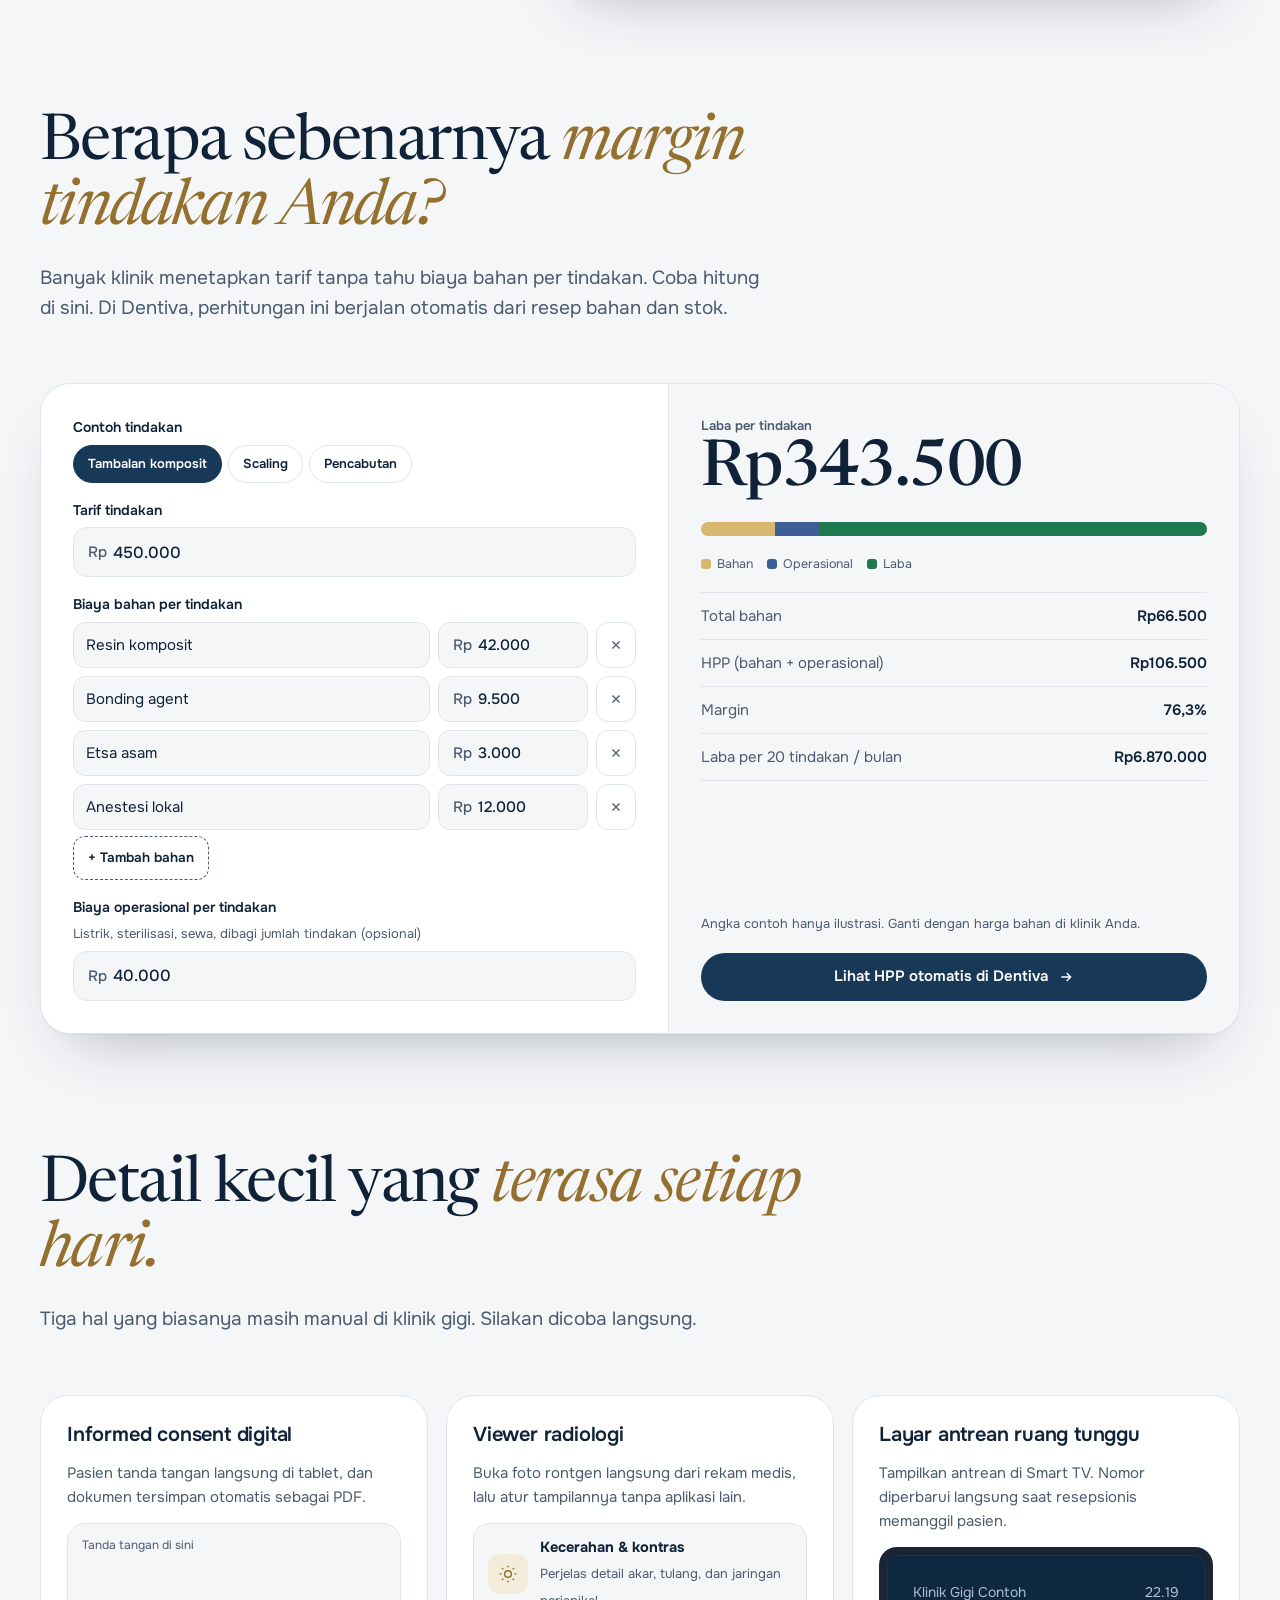
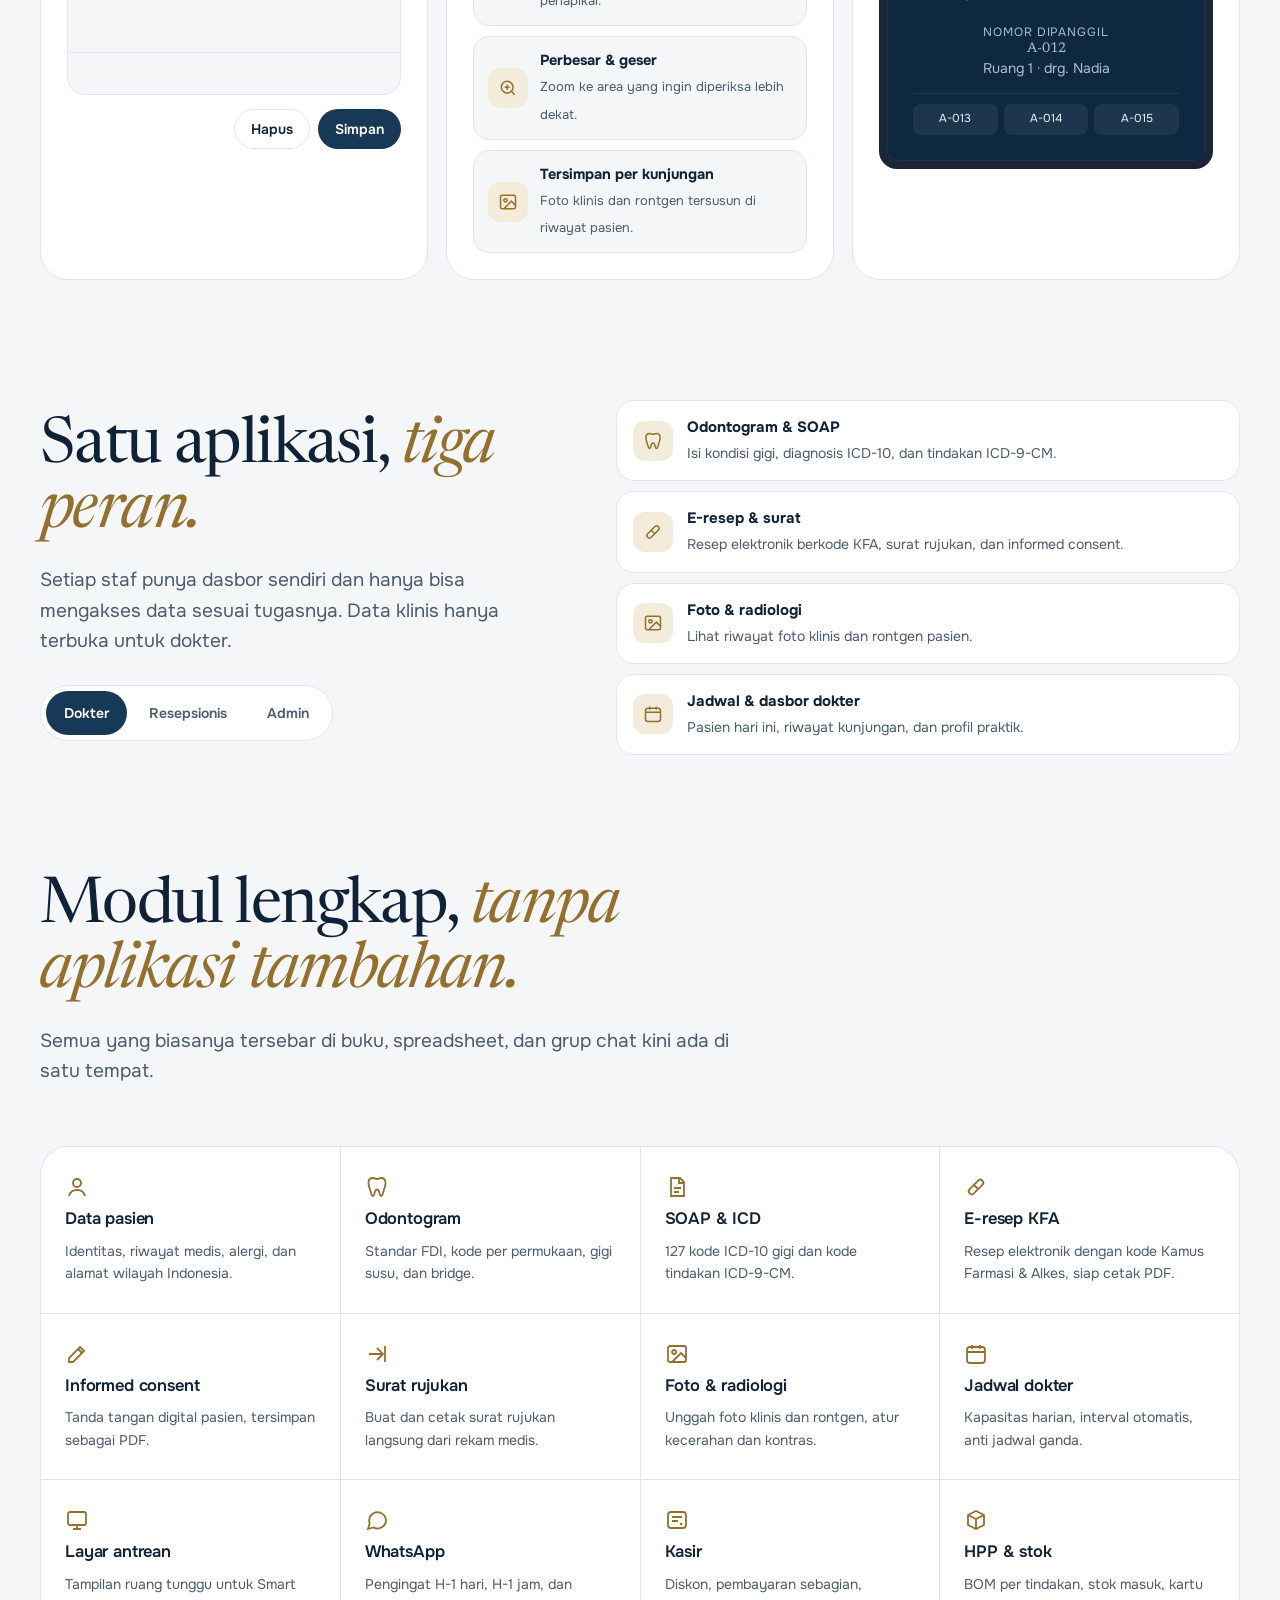
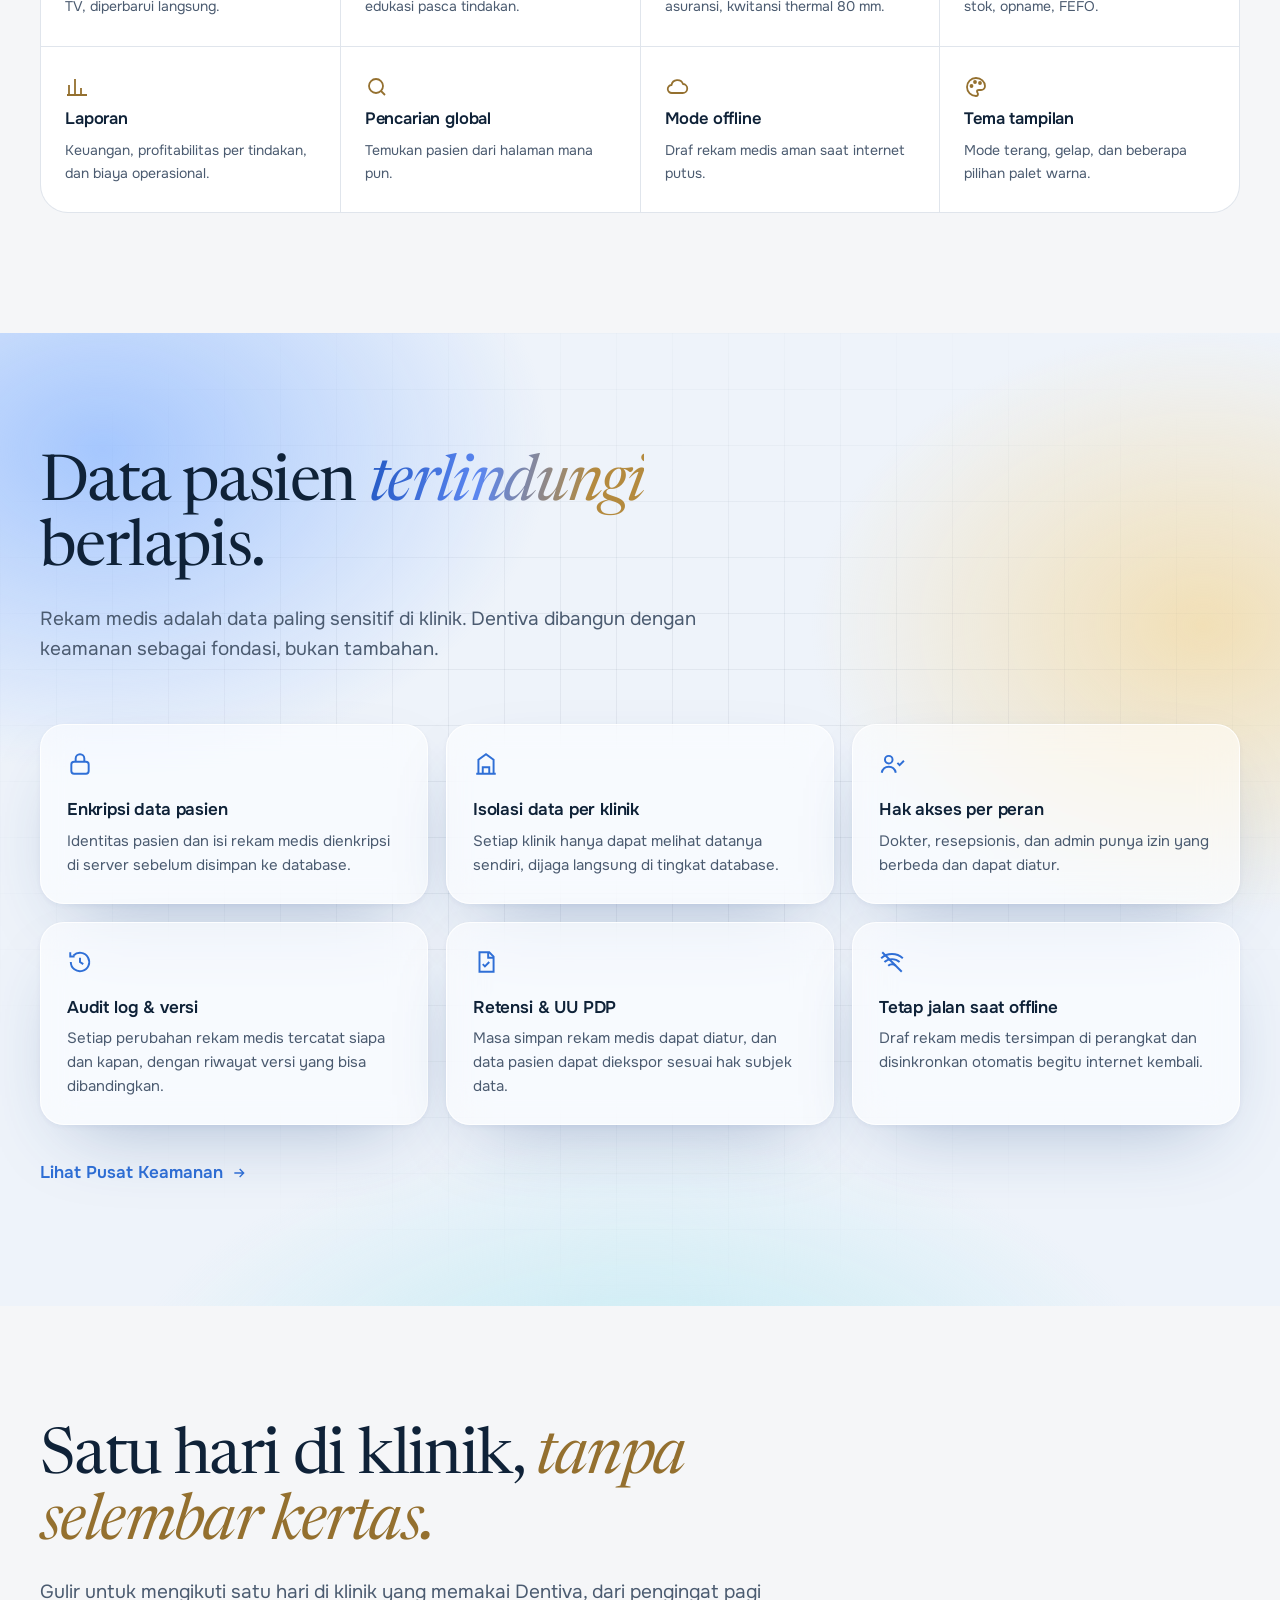
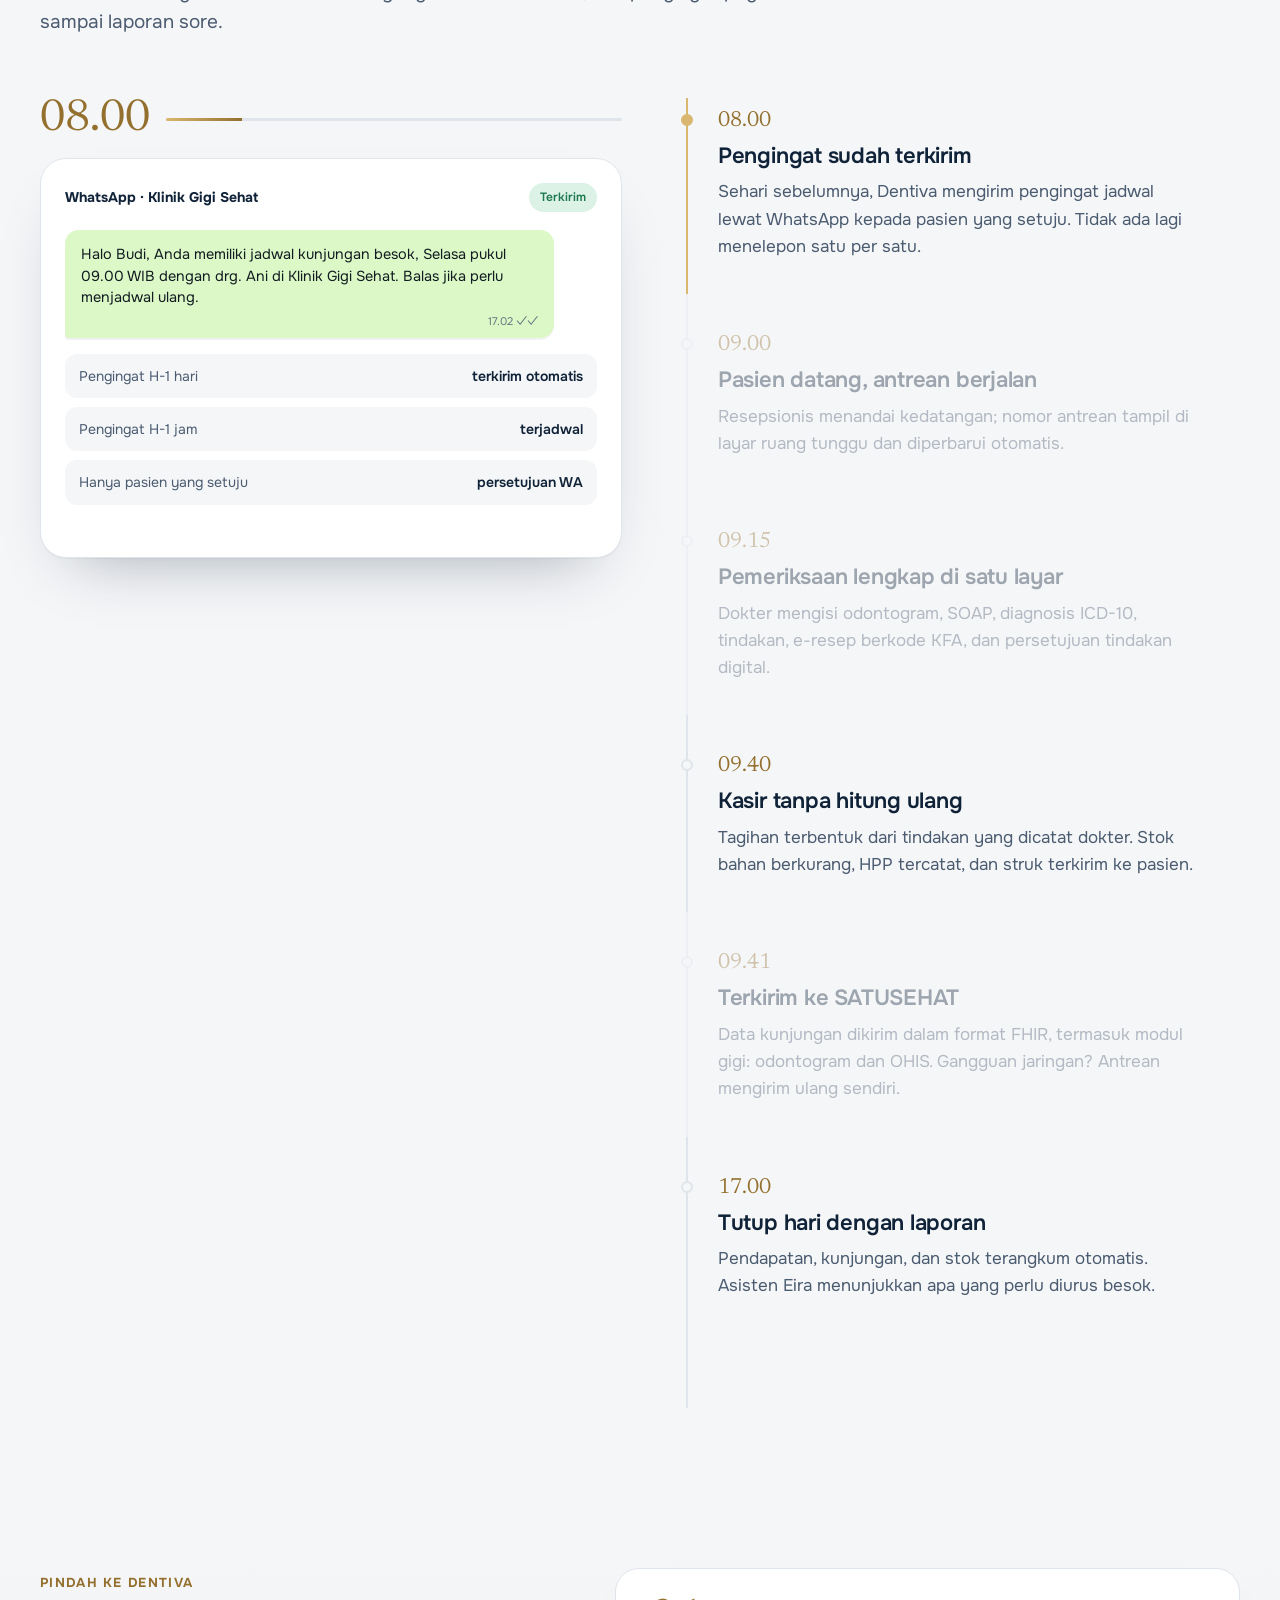
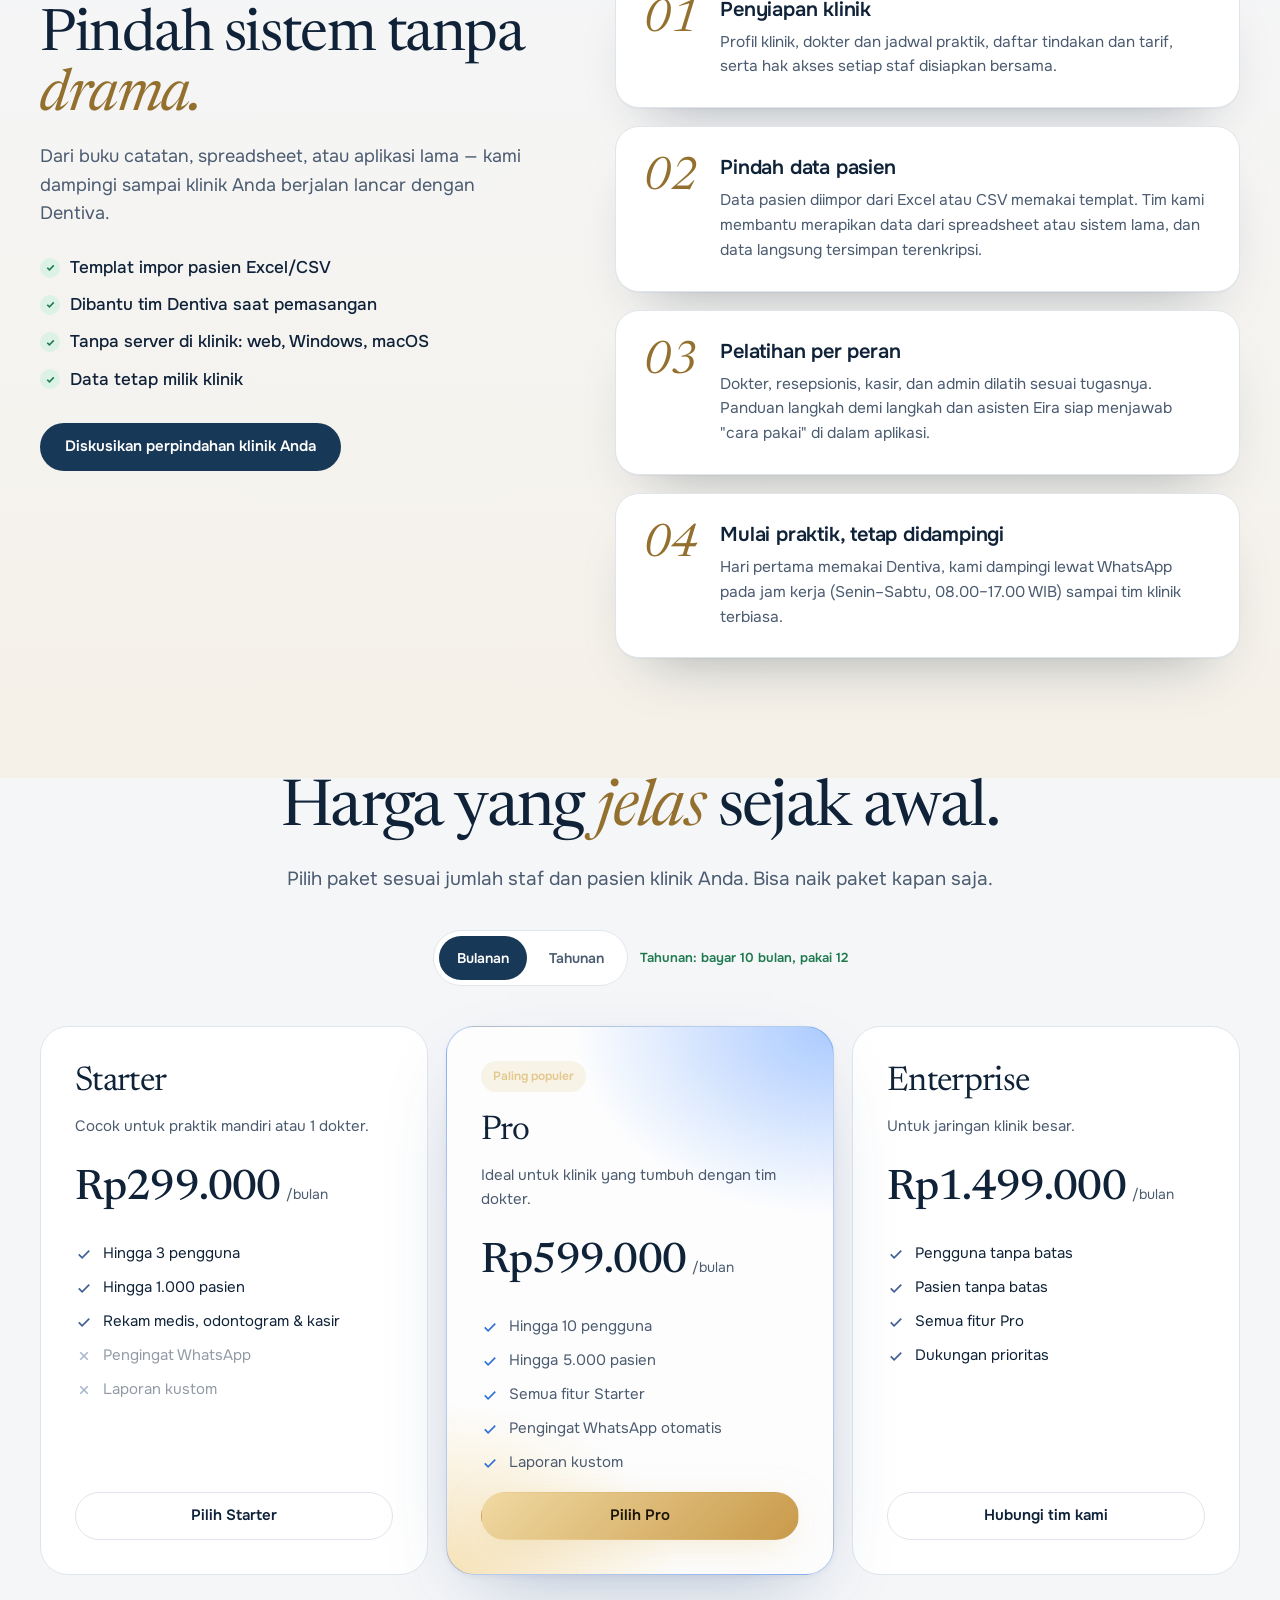
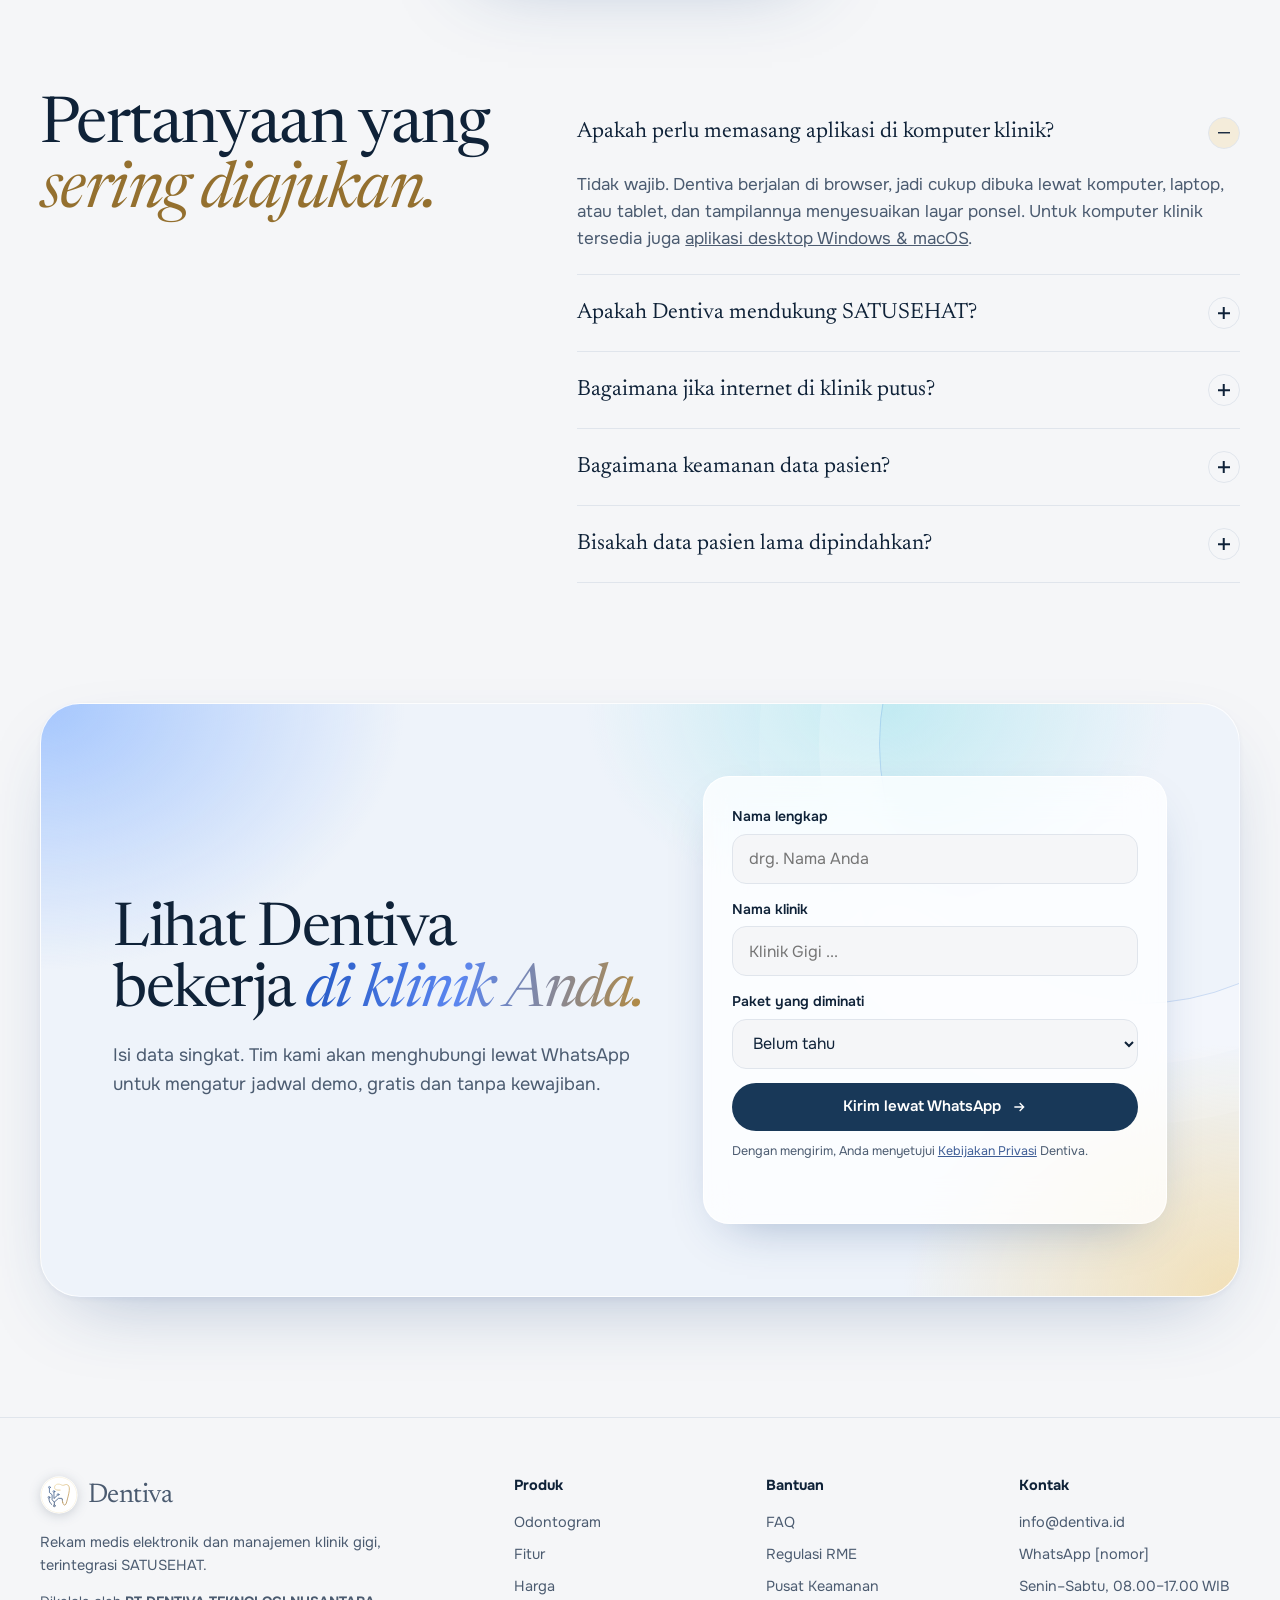
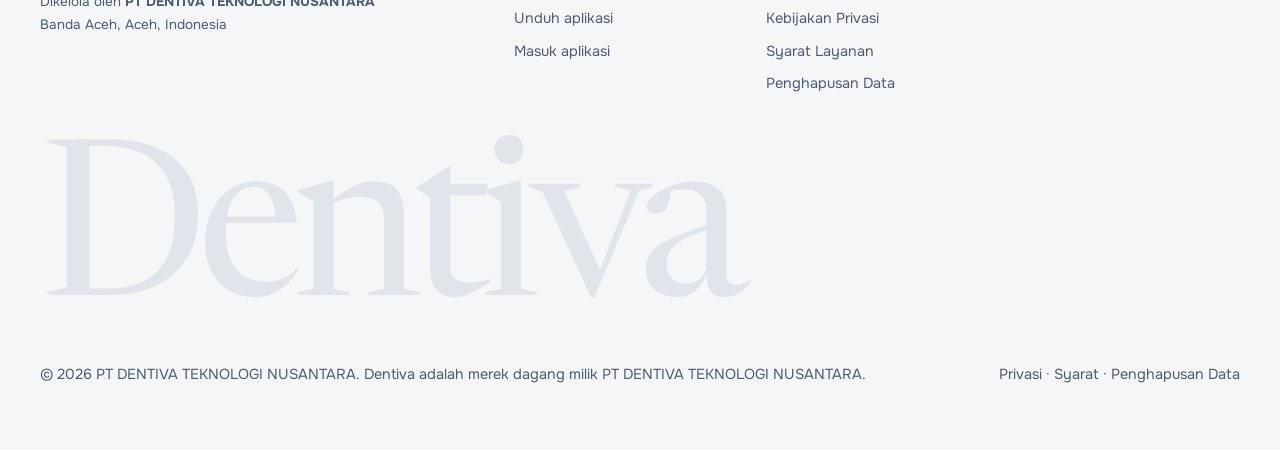
==== commit 5b6d4ac3: "chore(kontak): email kontak resmi menjadi info@dentiva.id Co-Authored-By: Claude Opus 5.5 <noreply@a" ====
--- a/index.html
+++ b/index.html
@@ -1646,7 +1646,7 @@
     </div>
     <div><h4>Produk</h4><ul><li><a href="#odontogram">Odontogram</a></li><li><a href="#fitur">Fitur</a></li><li><a href="#paket">Harga</a></li><li><a href="/unduh">Unduh aplikasi</a></li><li><a href="https://dentiva-main.vercel.app">Masuk aplikasi</a></li></ul></div>
     <div><h4>Bantuan</h4><ul><li><a href="#faq">FAQ</a></li><li><a href="#regulasi">Regulasi RME</a></li><li><a href="/keamanan">Pusat Keamanan</a></li><li><a href="/privacy-policy">Kebijakan Privasi</a></li><li><a href="/terms-of-service">Syarat Layanan</a></li><li><a href="/data-deletion">Penghapusan Data</a></li></ul></div>
-    <div><h4>Kontak</h4><ul><li><a href="mailto:halo@dentiva.id">halo@dentiva.id</a></li><li><a href="#" data-wa>WhatsApp [nomor]</a></li><li>Senin–Sabtu, 08.00–17.00 WIB</li></ul></div>
+    <div><h4>Kontak</h4><ul><li><a href="mailto:info@dentiva.id">info@dentiva.id</a></li><li><a href="#" data-wa>WhatsApp [nomor]</a></li><li>Senin–Sabtu, 08.00–17.00 WIB</li></ul></div>
     <div class="big" aria-hidden="true">Dentiva</div>
     <div class="copy"><span>© <span id="yr"></span> PT DENTIVA TEKNOLOGI NUSANTARA. Dentiva adalah merek dagang milik PT DENTIVA TEKNOLOGI NUSANTARA.</span><span><a href="/privacy-policy">Privasi</a> · <a href="/terms-of-service">Syarat</a> · <a href="/data-deletion">Penghapusan Data</a></span></div>
   </div>
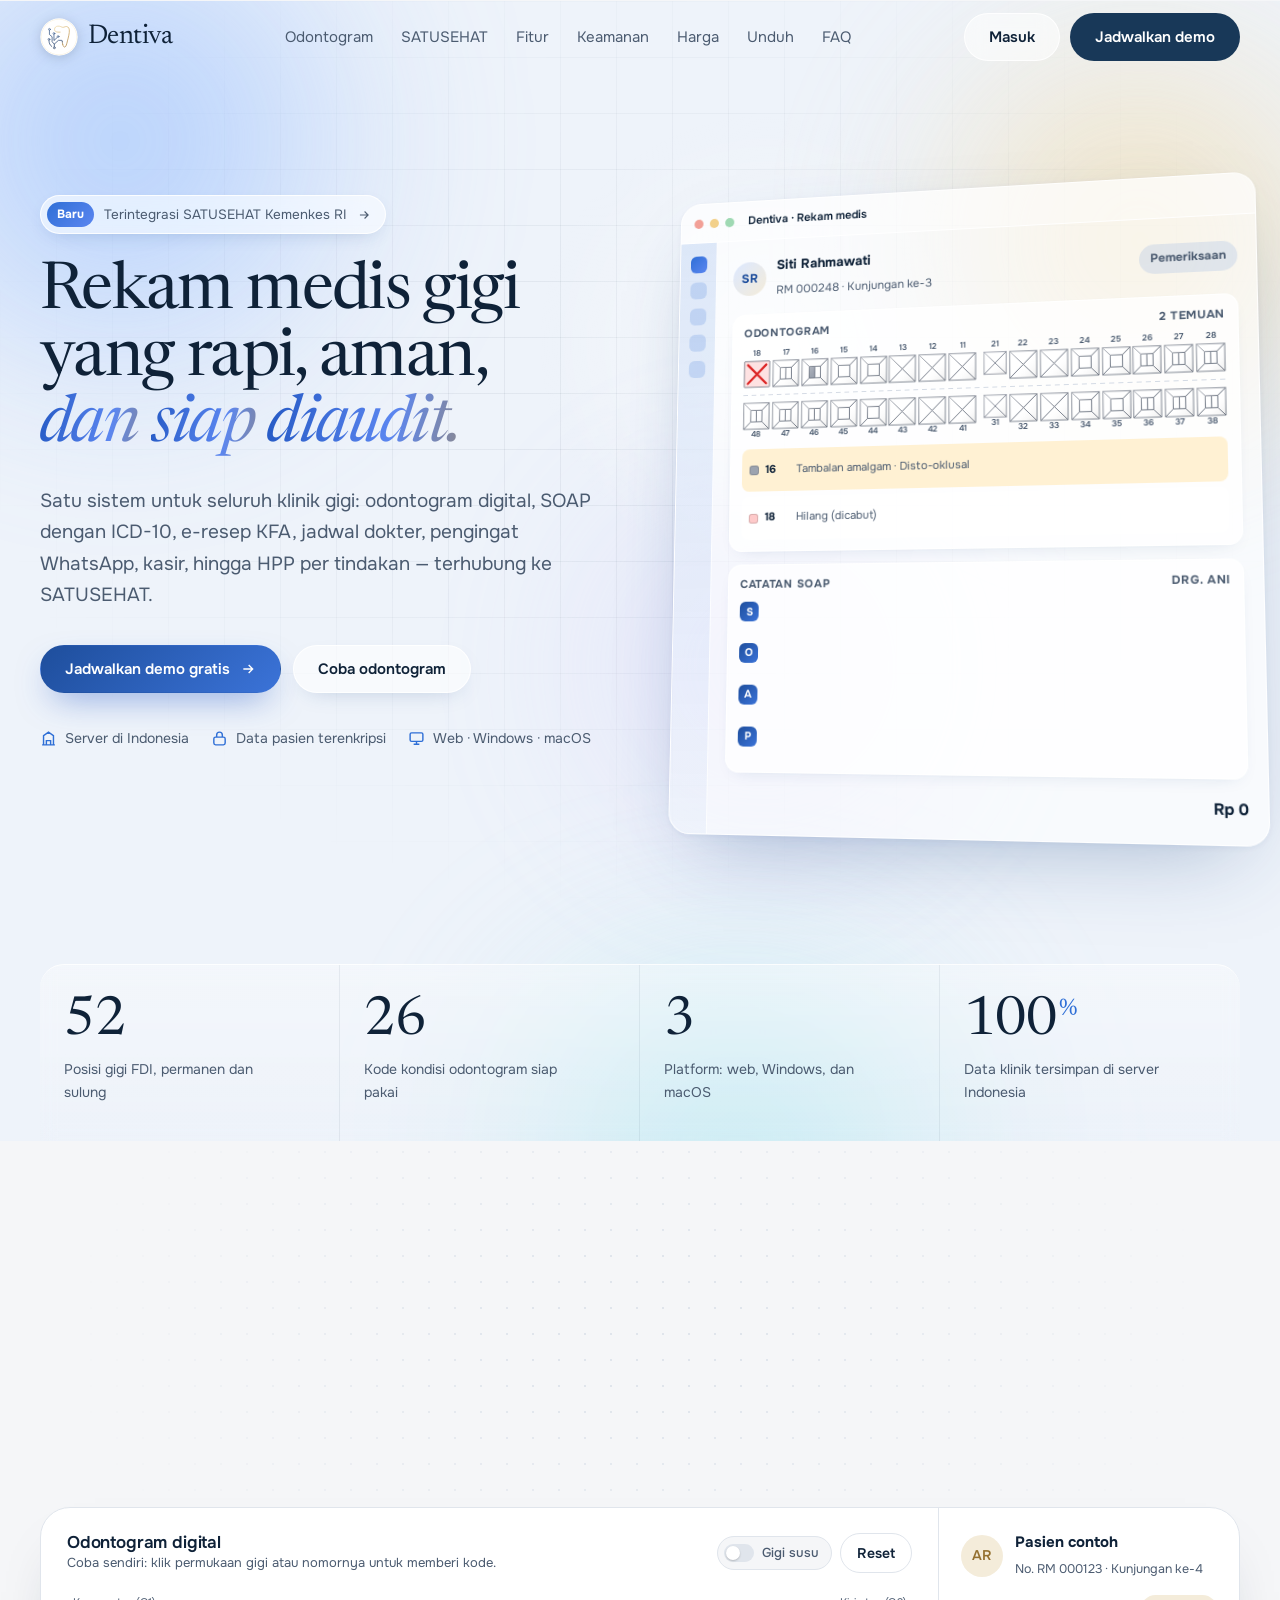
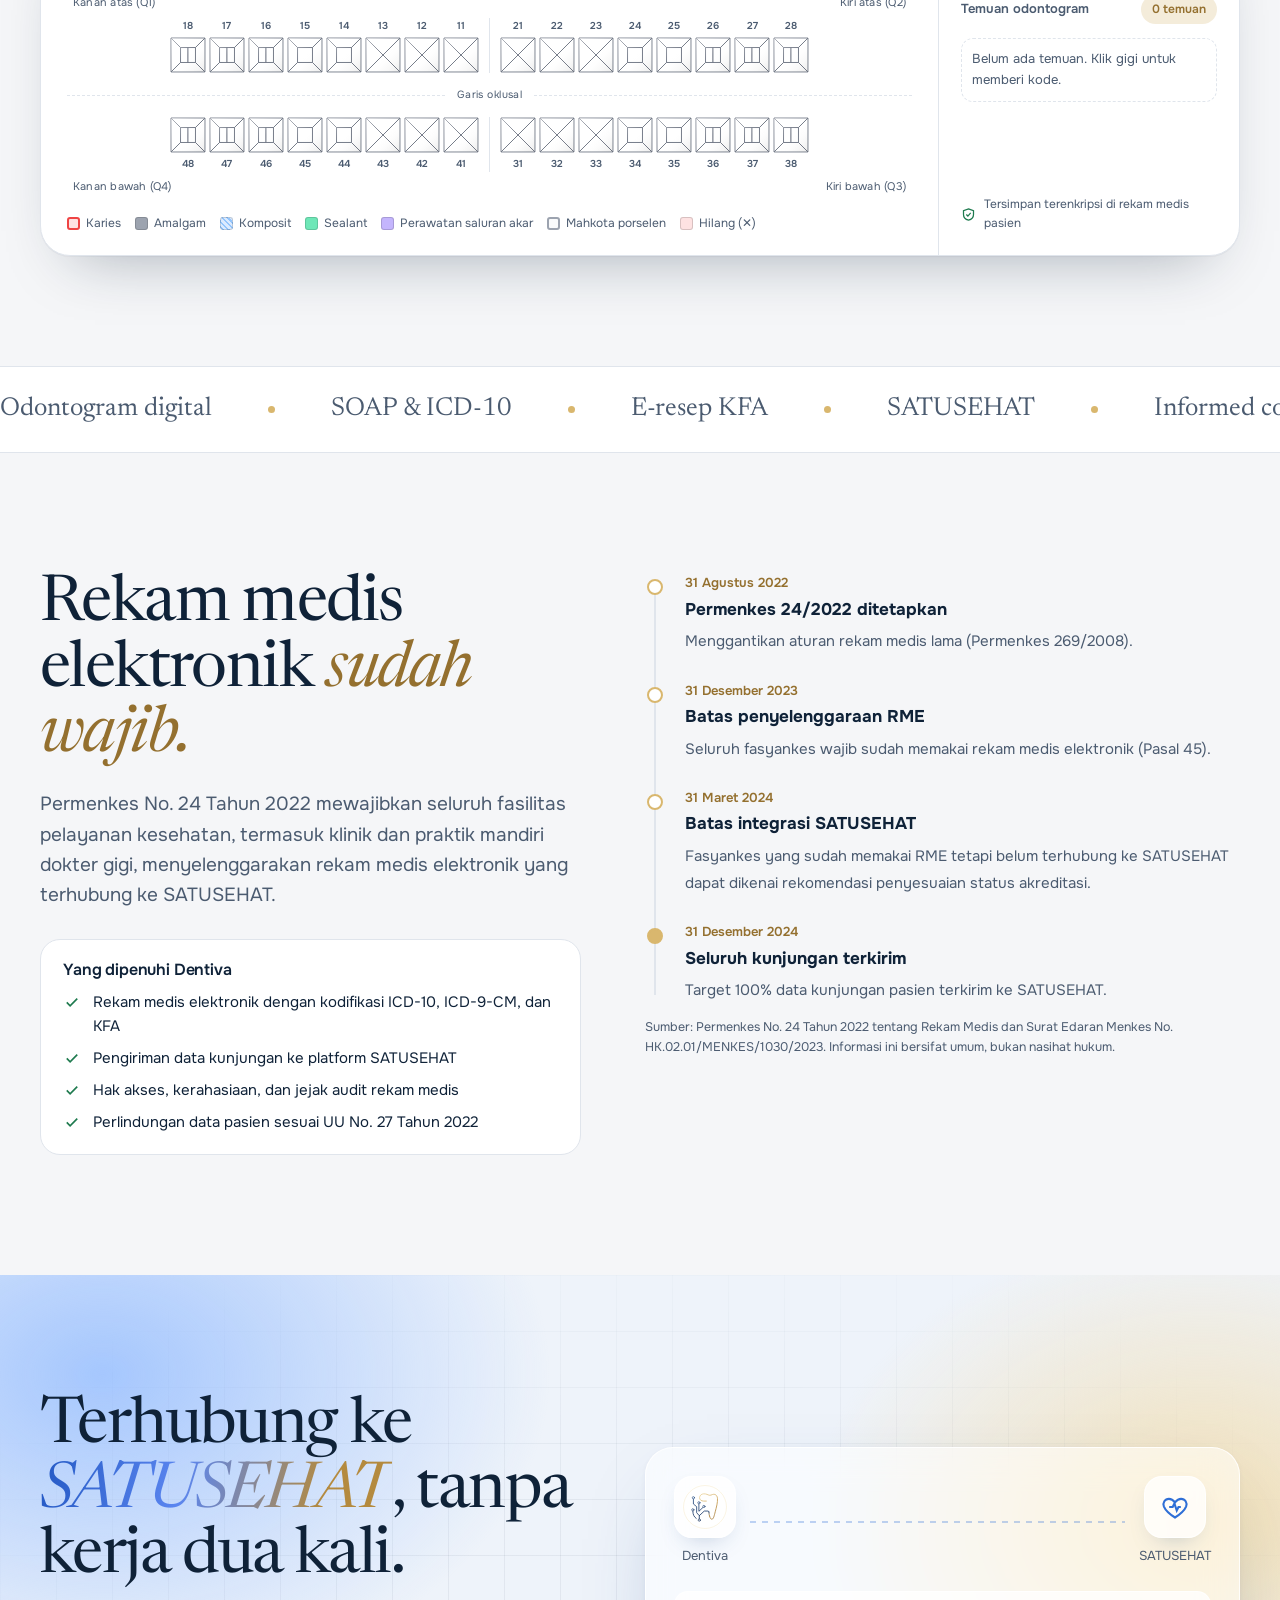
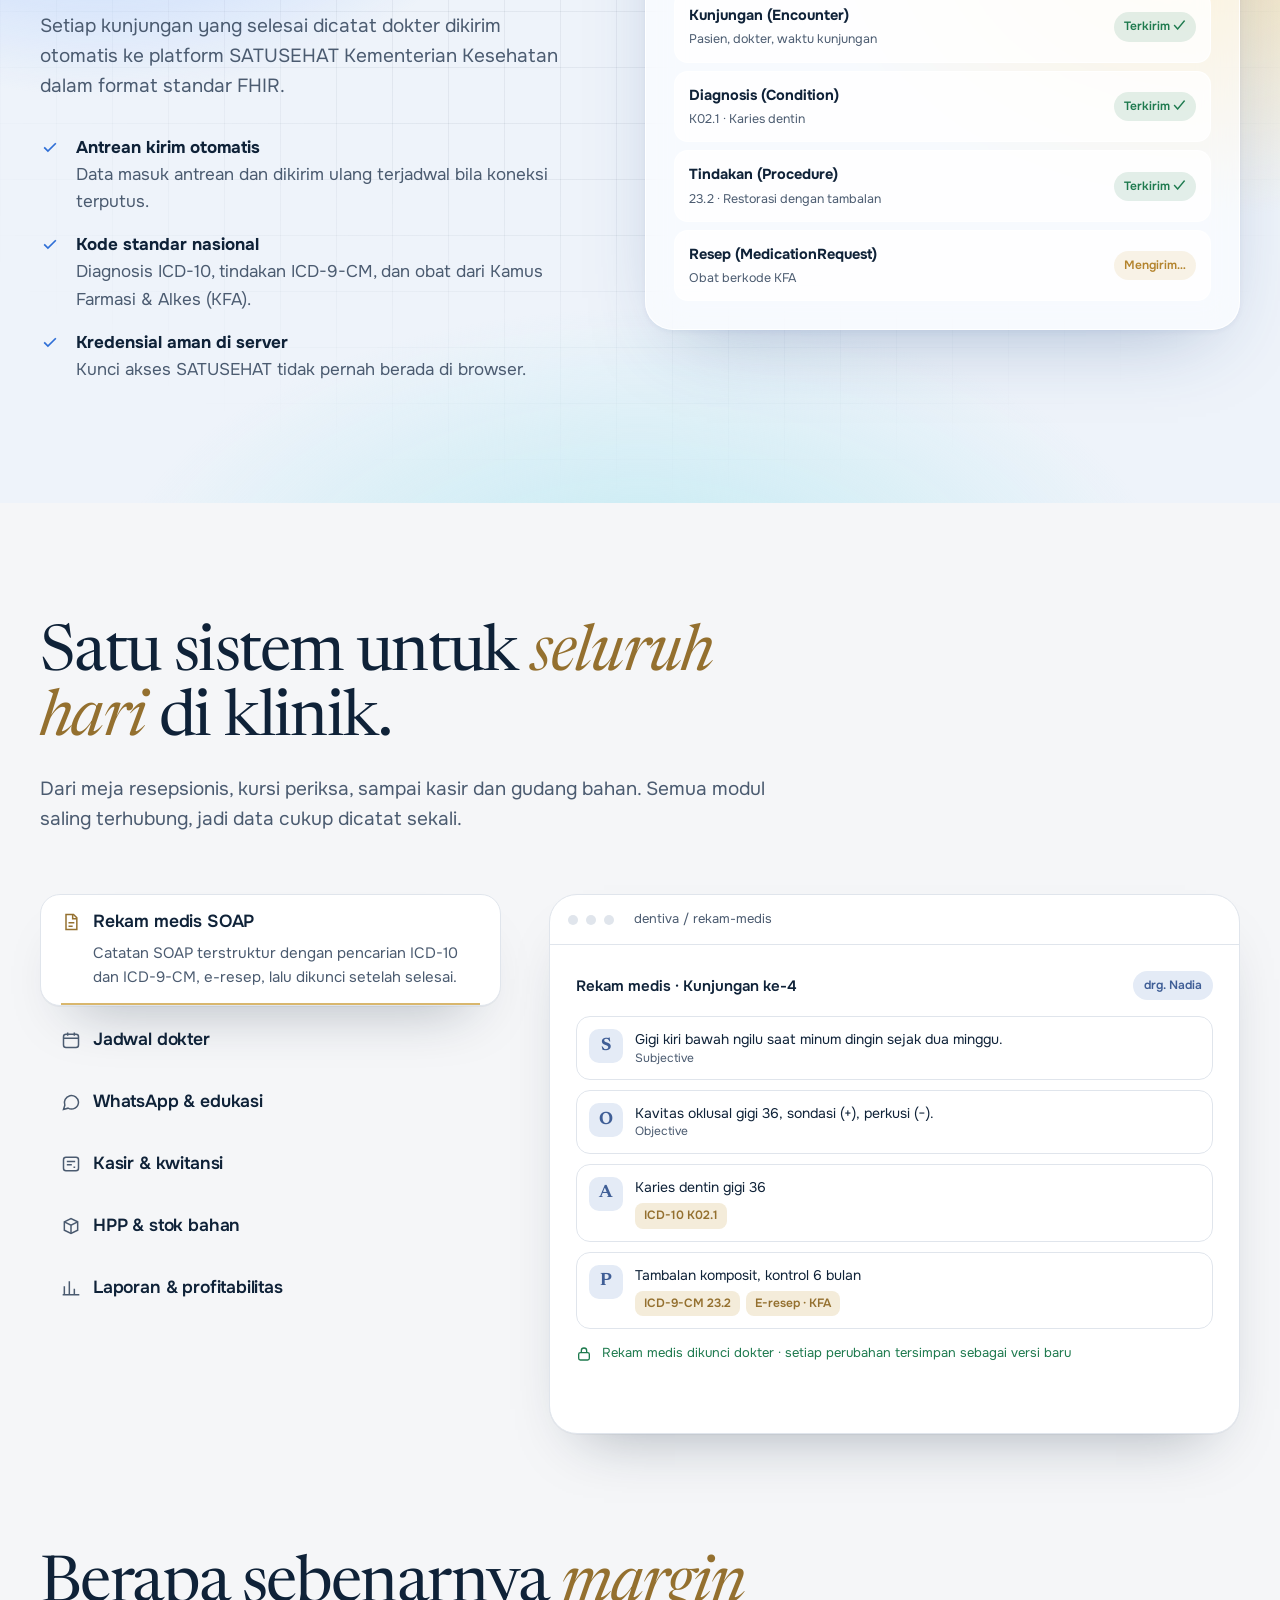
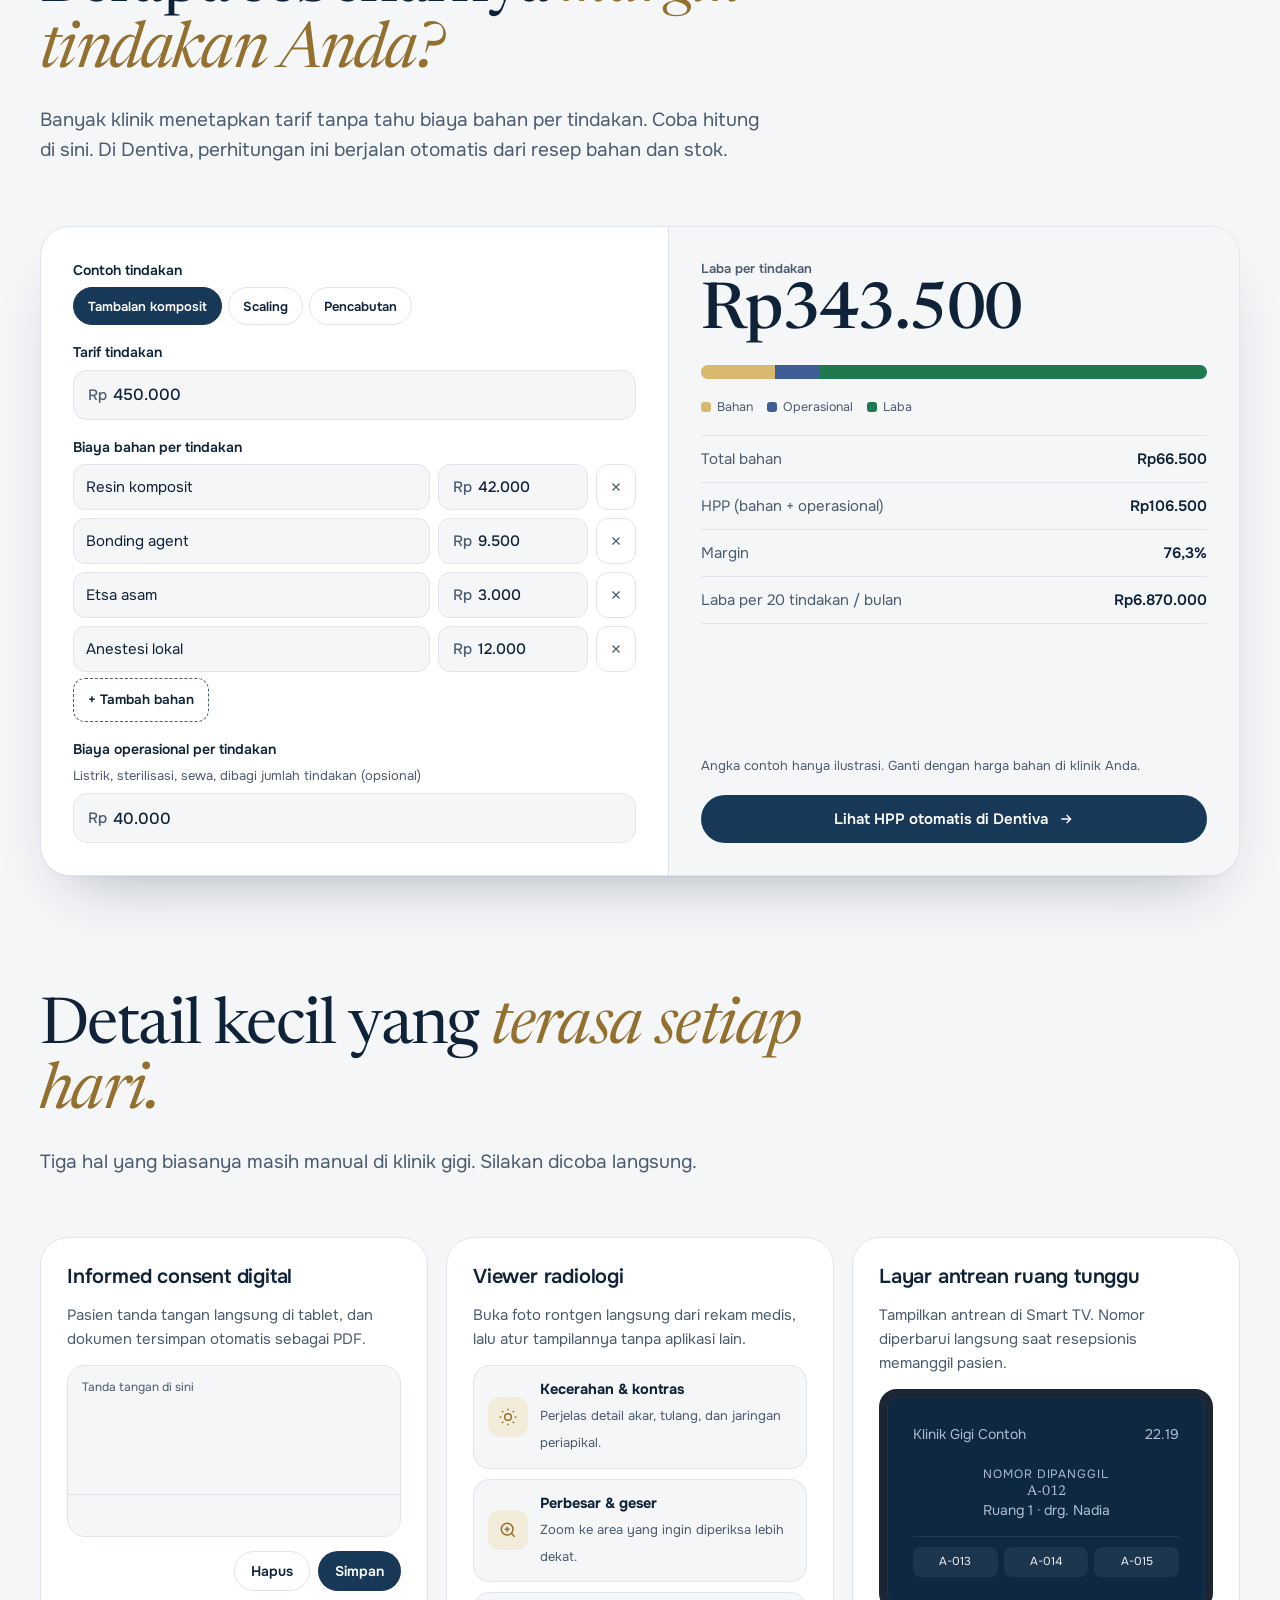
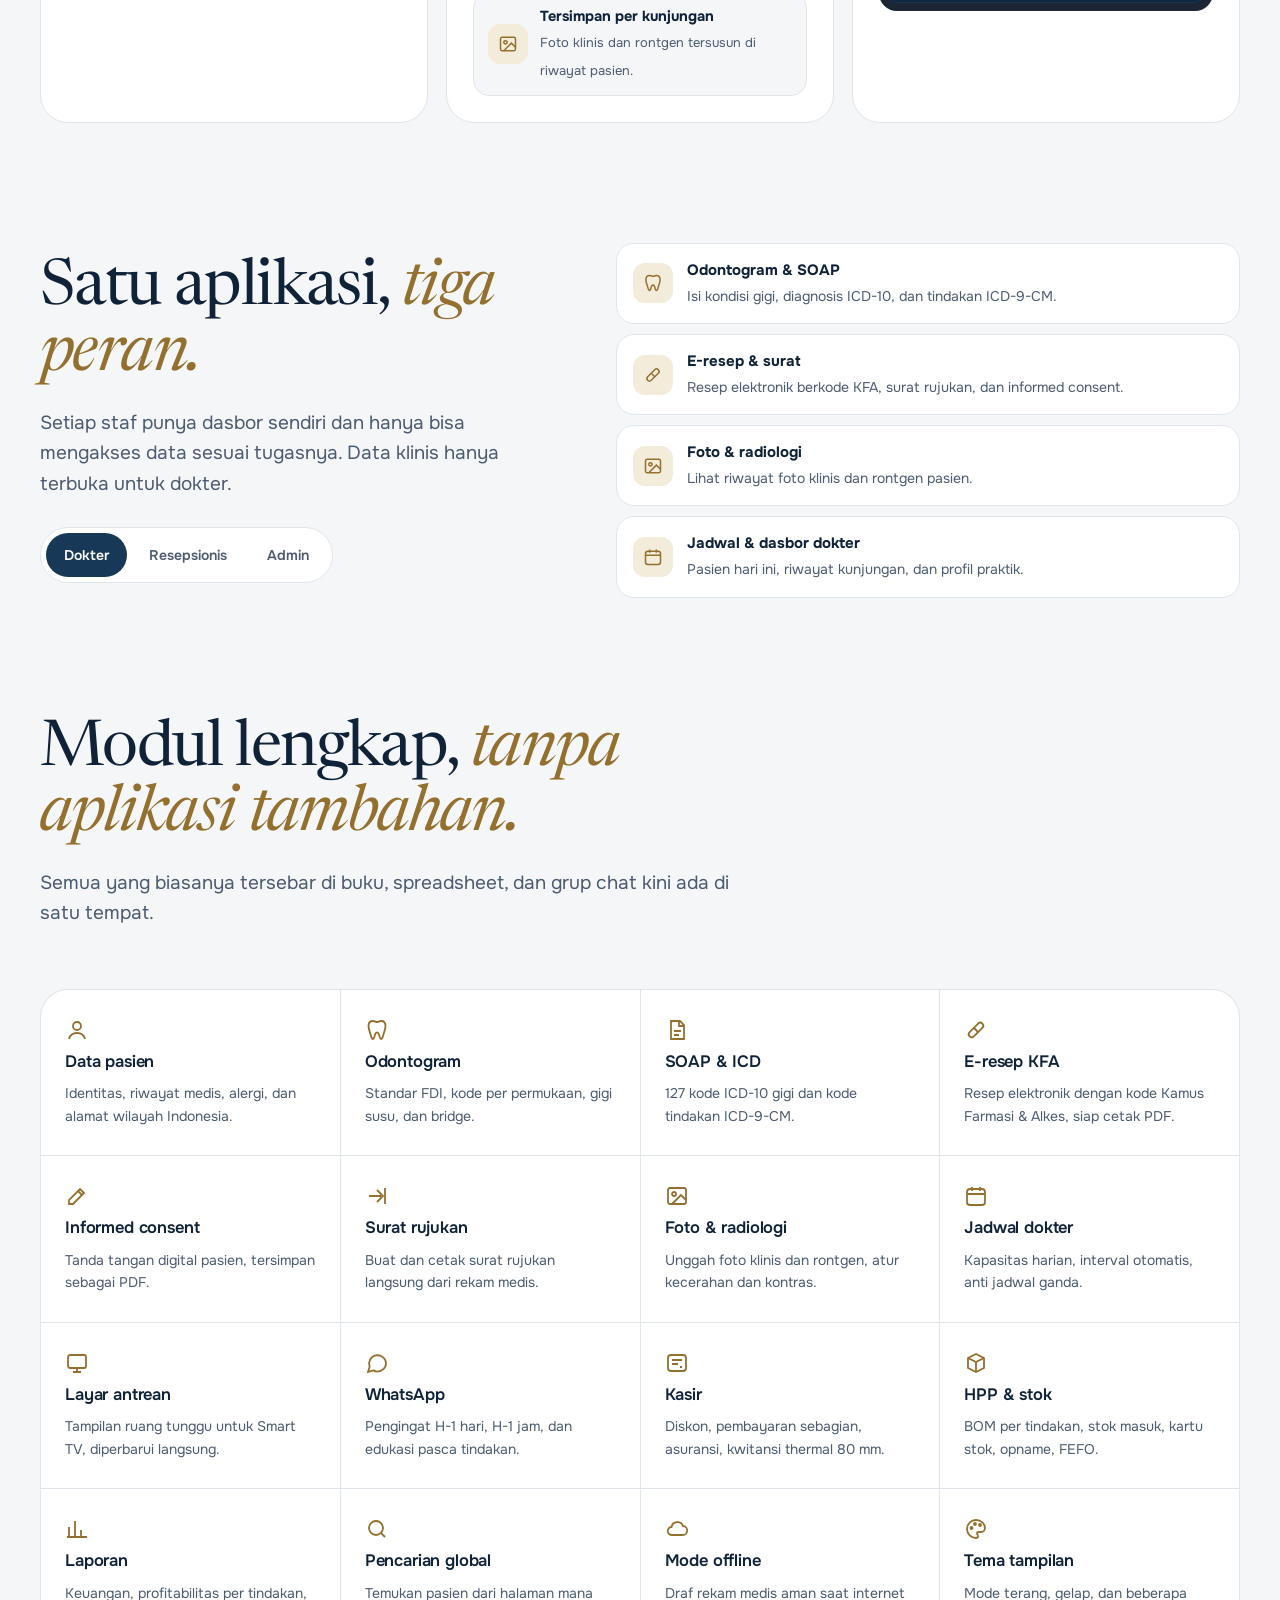
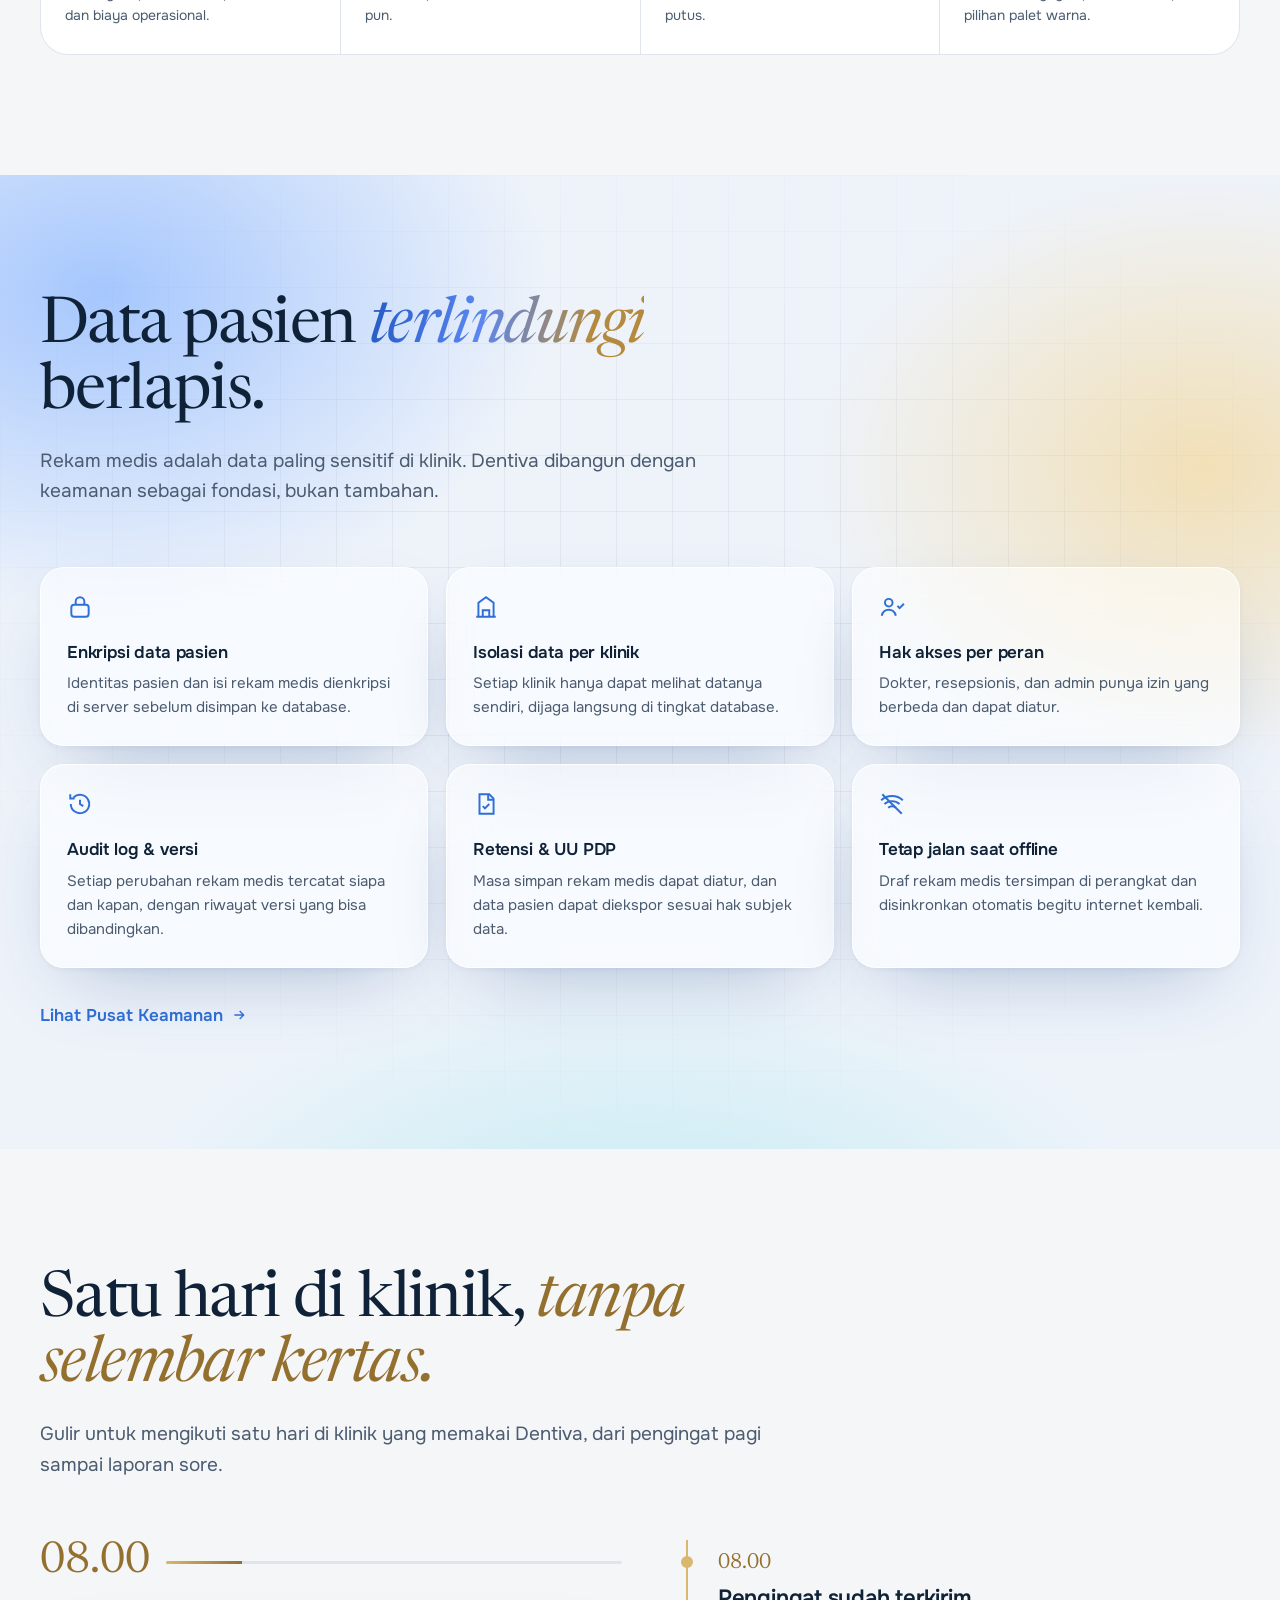
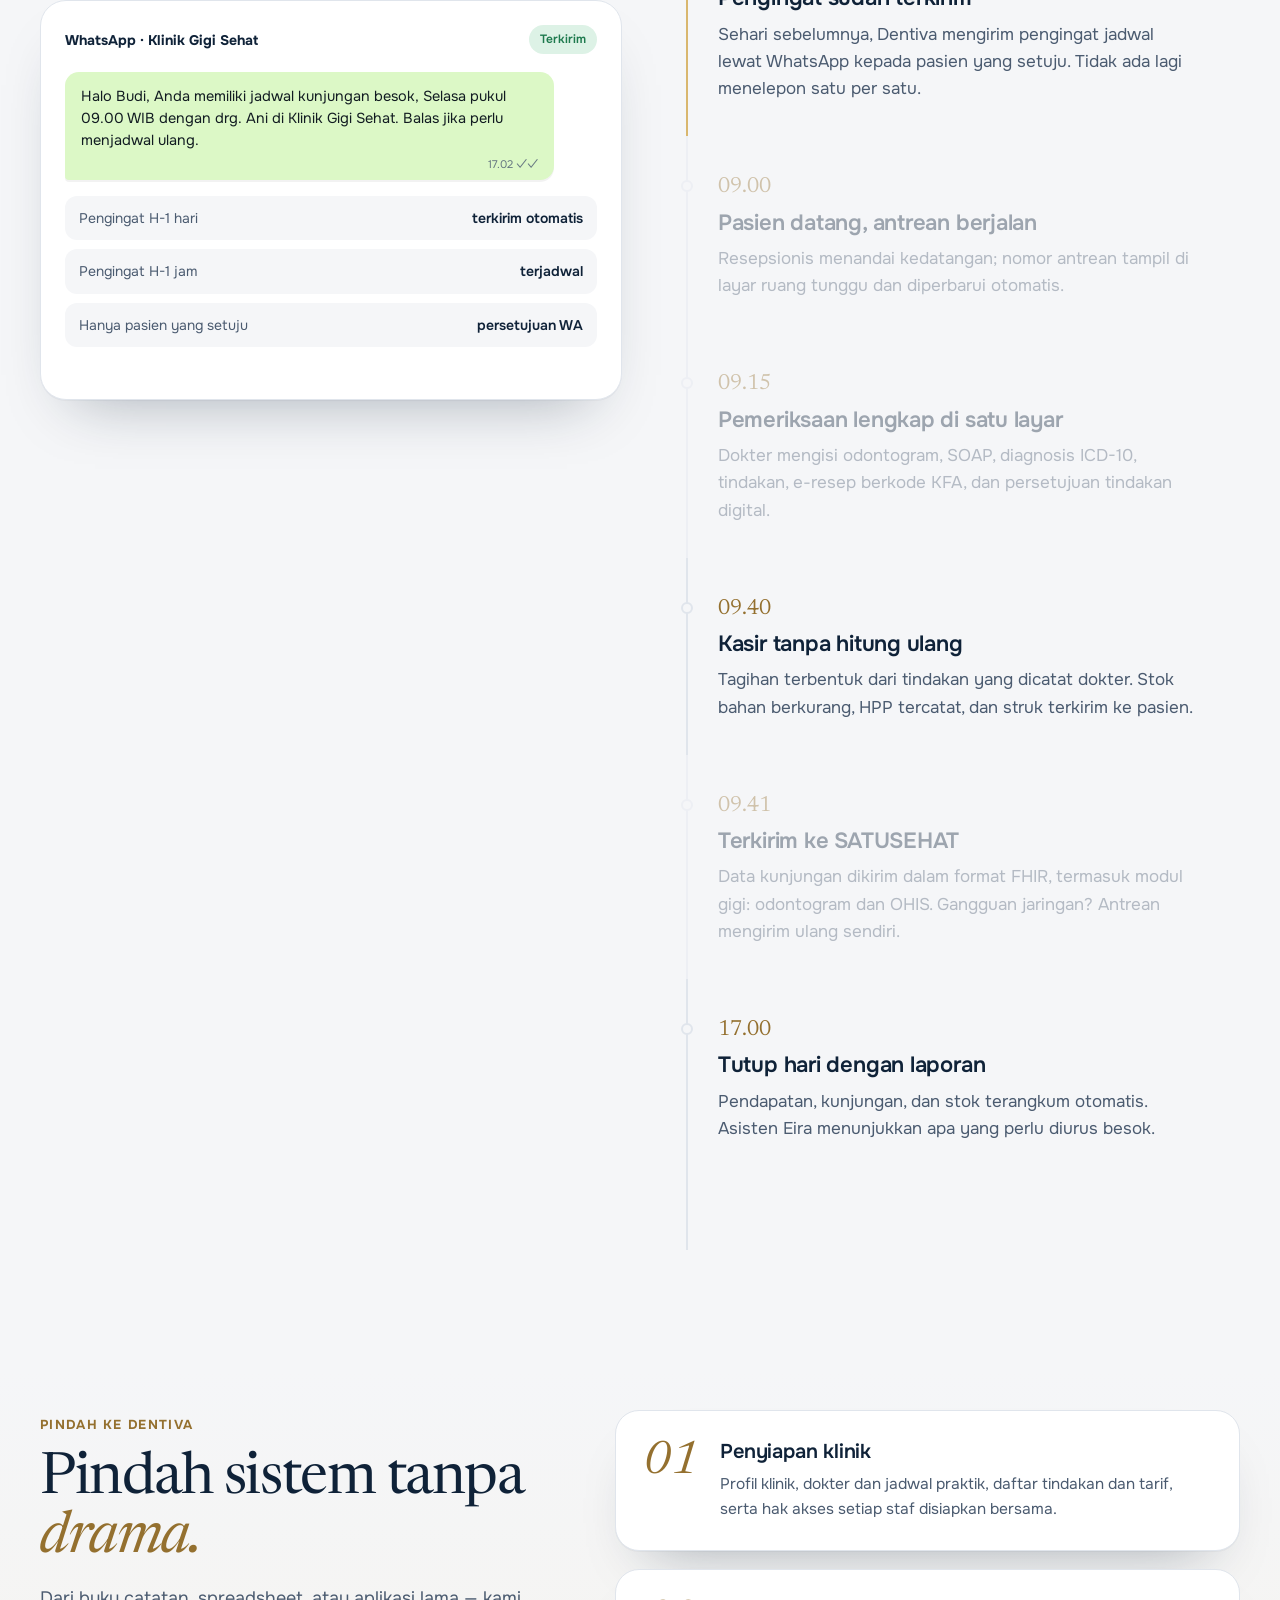
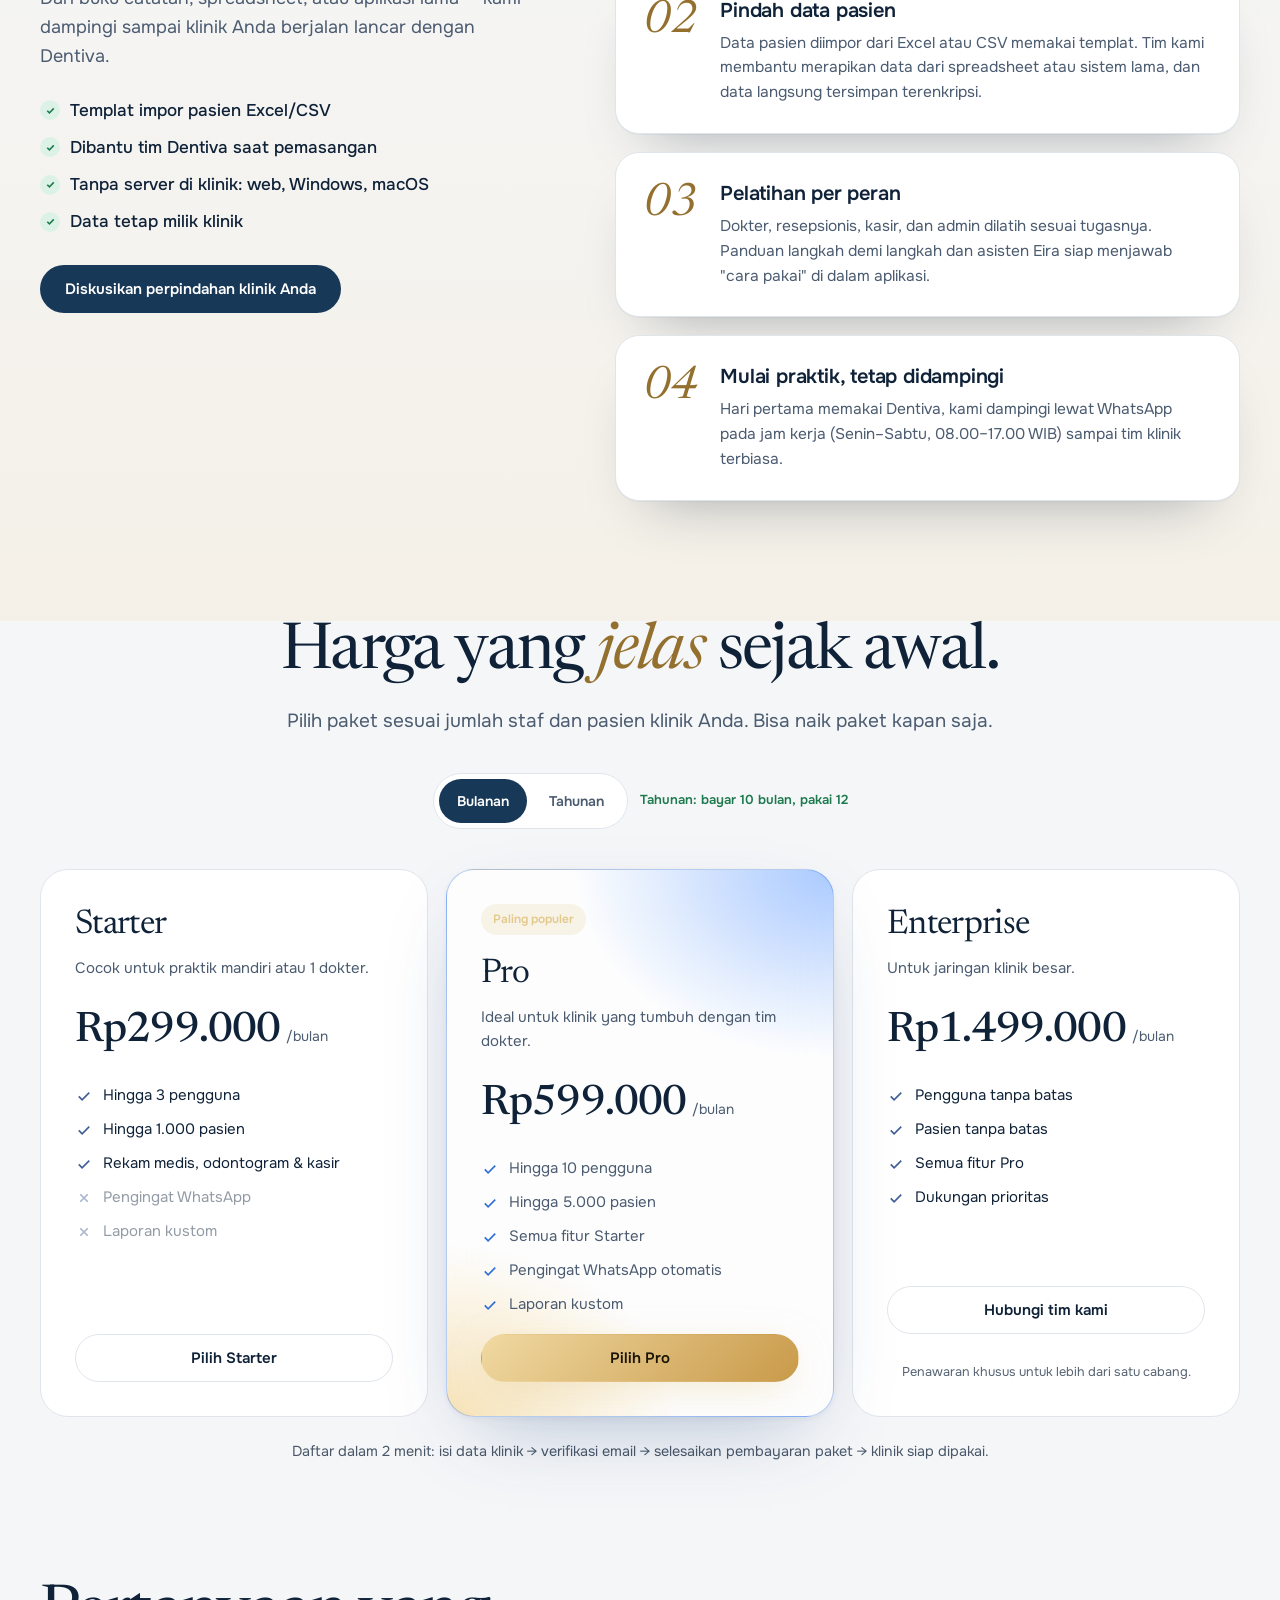
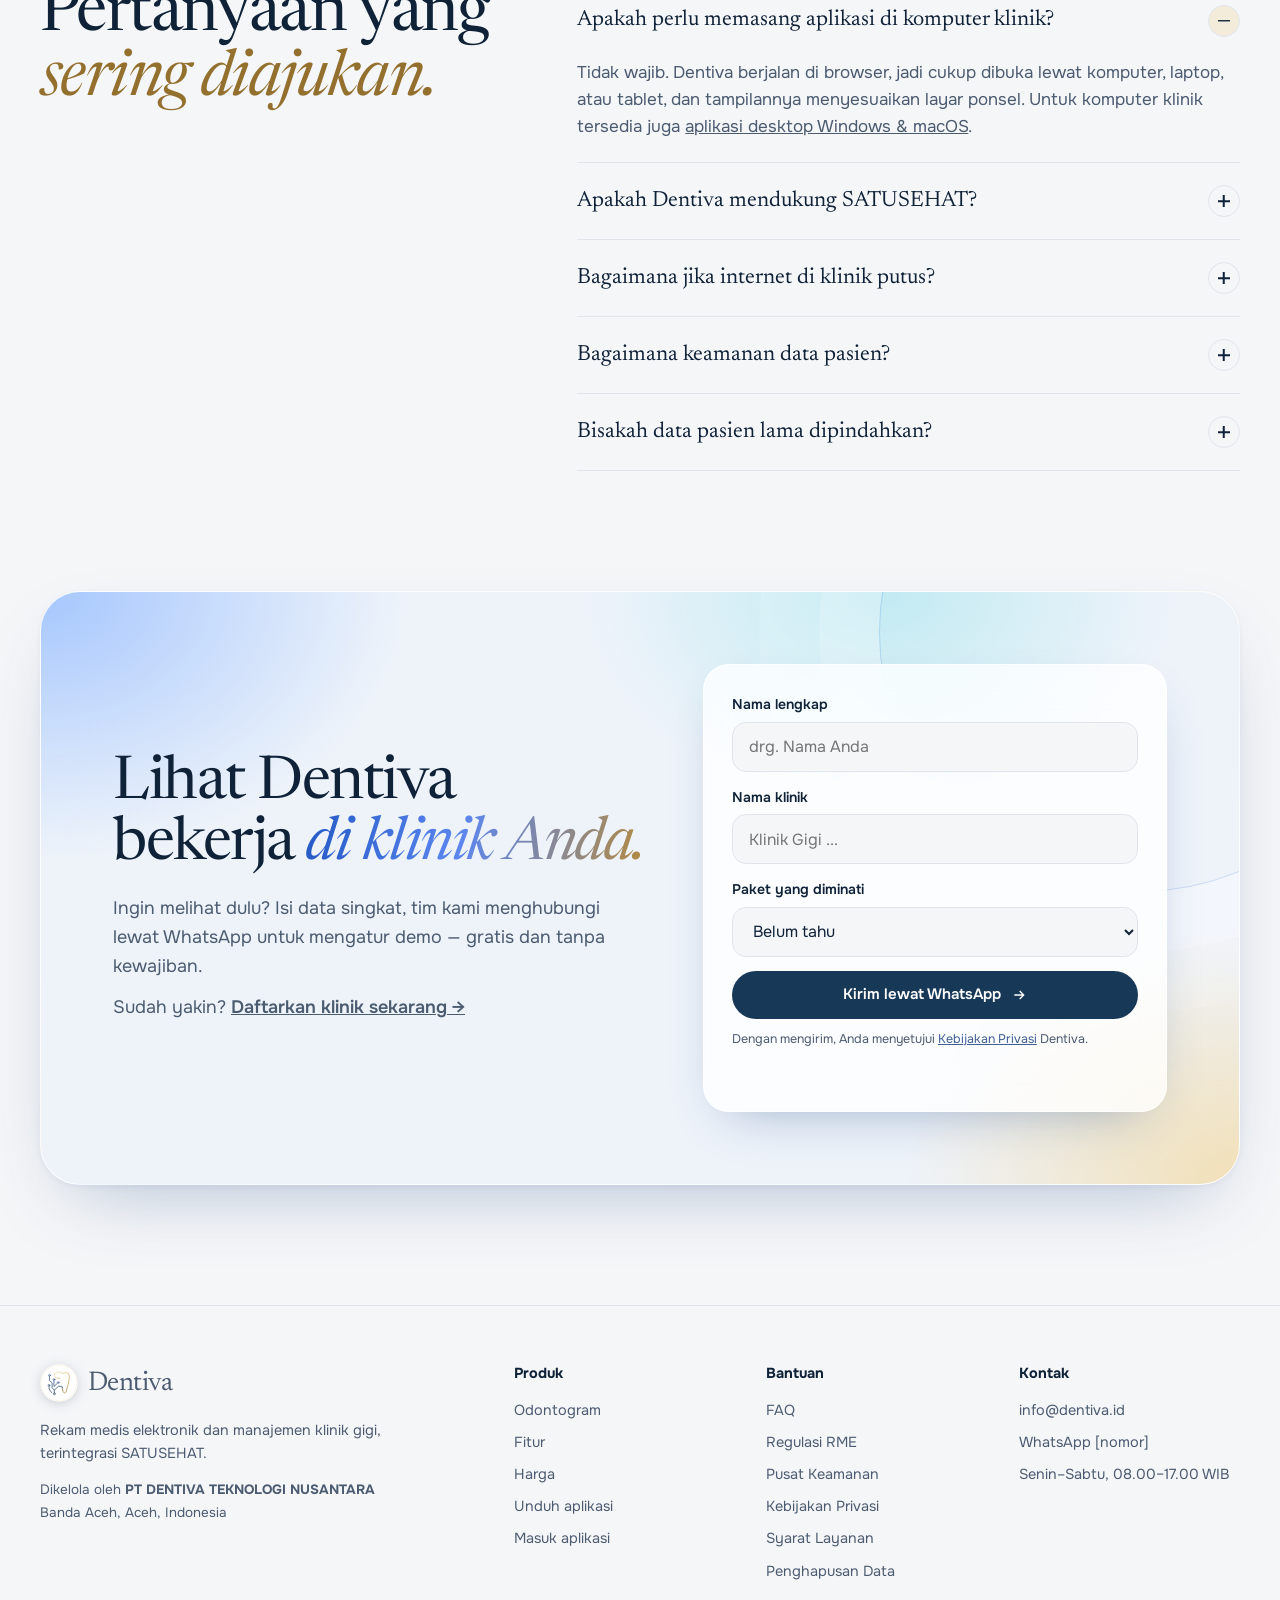
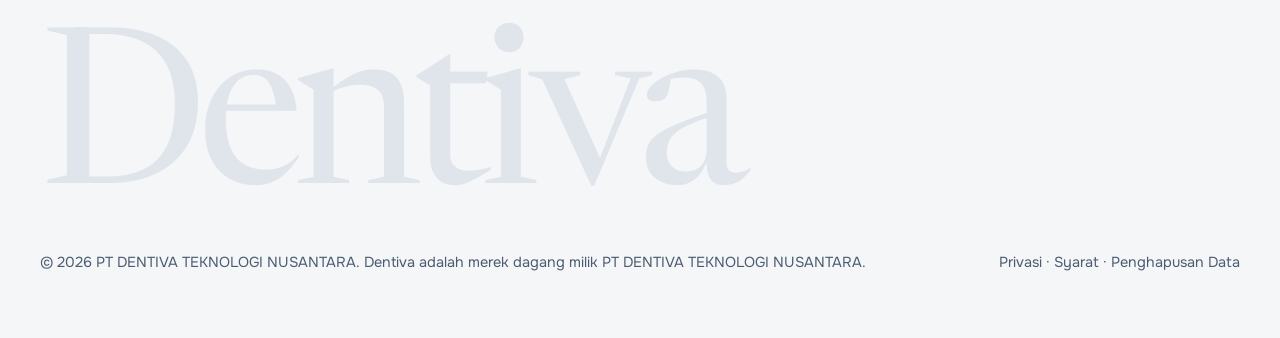
==== commit 8d1704f1: "feat(paket): tombol Pilih Starter/Pro langsung ke formulir daftar klinik (paket & siklus terbawa) - " ====
--- a/index.html
+++ b/index.html
@@ -1567,7 +1567,7 @@
             <li class="no"><svg viewBox="0 0 24 24" fill="none" stroke="currentColor" stroke-width="2.2" aria-hidden="true"><path d="M7 7l10 10M17 7L7 17"/></svg>Pengingat WhatsApp</li>
             <li class="no"><svg viewBox="0 0 24 24" fill="none" stroke="currentColor" stroke-width="2.2" aria-hidden="true"><path d="M7 7l10 10M17 7L7 17"/></svg>Laporan kustom</li>
           </ul>
-          <a class="btn btn-ghost" href="#demo" data-plan="Starter">Pilih Starter</a>
+          <a class="btn btn-ghost" href="https://dentiva-main.vercel.app/daftar?paket=starter&amp;siklus=monthly" data-daftar="starter">Pilih Starter</a>
         </article>
         <article class="plan featured reveal" style="--d:1">
           <span class="tag">Paling populer</span>
@@ -1581,7 +1581,7 @@
             <li><svg viewBox="0 0 24 24" fill="none" stroke="currentColor" stroke-width="2.2" aria-hidden="true"><path d="M5 12.5l4.5 4.5L19 7.5"/></svg>Pengingat WhatsApp otomatis</li>
             <li><svg viewBox="0 0 24 24" fill="none" stroke="currentColor" stroke-width="2.2" aria-hidden="true"><path d="M5 12.5l4.5 4.5L19 7.5"/></svg>Laporan kustom</li>
           </ul>
-          <a class="btn btn-gold" href="#demo" data-plan="Pro"><span>Pilih Pro</span></a>
+          <a class="btn btn-gold" href="https://dentiva-main.vercel.app/daftar?paket=pro&amp;siklus=monthly" data-daftar="pro"><span>Pilih Pro</span></a>
         </article>
         <article class="plan reveal" style="--d:2">
           <h3>Enterprise</h3>
@@ -1594,8 +1594,12 @@
             <li><svg viewBox="0 0 24 24" fill="none" stroke="currentColor" stroke-width="2.2" aria-hidden="true"><path d="M5 12.5l4.5 4.5L19 7.5"/></svg>Dukungan prioritas</li>
           </ul>
           <a class="btn btn-ghost" href="#demo" data-plan="Enterprise">Hubungi tim kami</a>
+          <p class="plan-note" style="margin-top:.6rem;font-size:.8rem;opacity:.7;text-align:center">Penawaran khusus untuk lebih dari satu cabang.</p>
         </article>
       </div>
+      <p class="reveal" style="text-align:center;margin-top:1.4rem;font-size:.9rem;opacity:.75">
+        Daftar dalam 2 menit: isi data klinik → verifikasi email → selesaikan pembayaran paket → klinik siap dipakai.
+      </p>
     </div>
   </section>
 
@@ -1619,7 +1623,8 @@
       <div class="cta-box reveal">
         <div>
           <h2>Lihat Dentiva bekerja <em>di klinik Anda.</em></h2>
-          <p>Isi data singkat. Tim kami akan menghubungi lewat WhatsApp untuk mengatur jadwal demo, gratis dan tanpa kewajiban.</p>
+          <p>Ingin melihat dulu? Isi data singkat, tim kami menghubungi lewat WhatsApp untuk mengatur demo — gratis dan tanpa kewajiban.</p>
+          <p style="margin-top:.8rem">Sudah yakin? <a href="https://dentiva-main.vercel.app/daftar?paket=pro&amp;siklus=monthly" style="font-weight:600;text-decoration:underline">Daftarkan klinik sekarang →</a></p>
         </div>
         <form id="demoForm" novalidate>
           <label>Nama lengkap<input type="text" name="nama" required autocomplete="name" placeholder="drg. Nama Anda"></label>
@@ -1984,6 +1989,7 @@
   /* ================= PRICING ================= */
   seg($("#billSeg"),function(i){
     var y=i===1;
+    $$("[data-daftar]").forEach(function(a){a.href="https://dentiva-main.vercel.app/daftar?paket="+a.dataset.daftar+"&siklus="+(y?"yearly":"monthly")});
     $$(".price").forEach(function(p){var b=$("b",p);b.textContent="Rp"+(y?b.dataset.y:b.dataset.m);b.classList.remove("swap");void b.offsetWidth;b.classList.add("swap");$(".per",p).textContent=y?"/tahun":"/bulan"});
   });
   $$("[data-plan]").forEach(function(a){a.addEventListener("click",function(){$("#paketSel").value=a.dataset.plan})});
